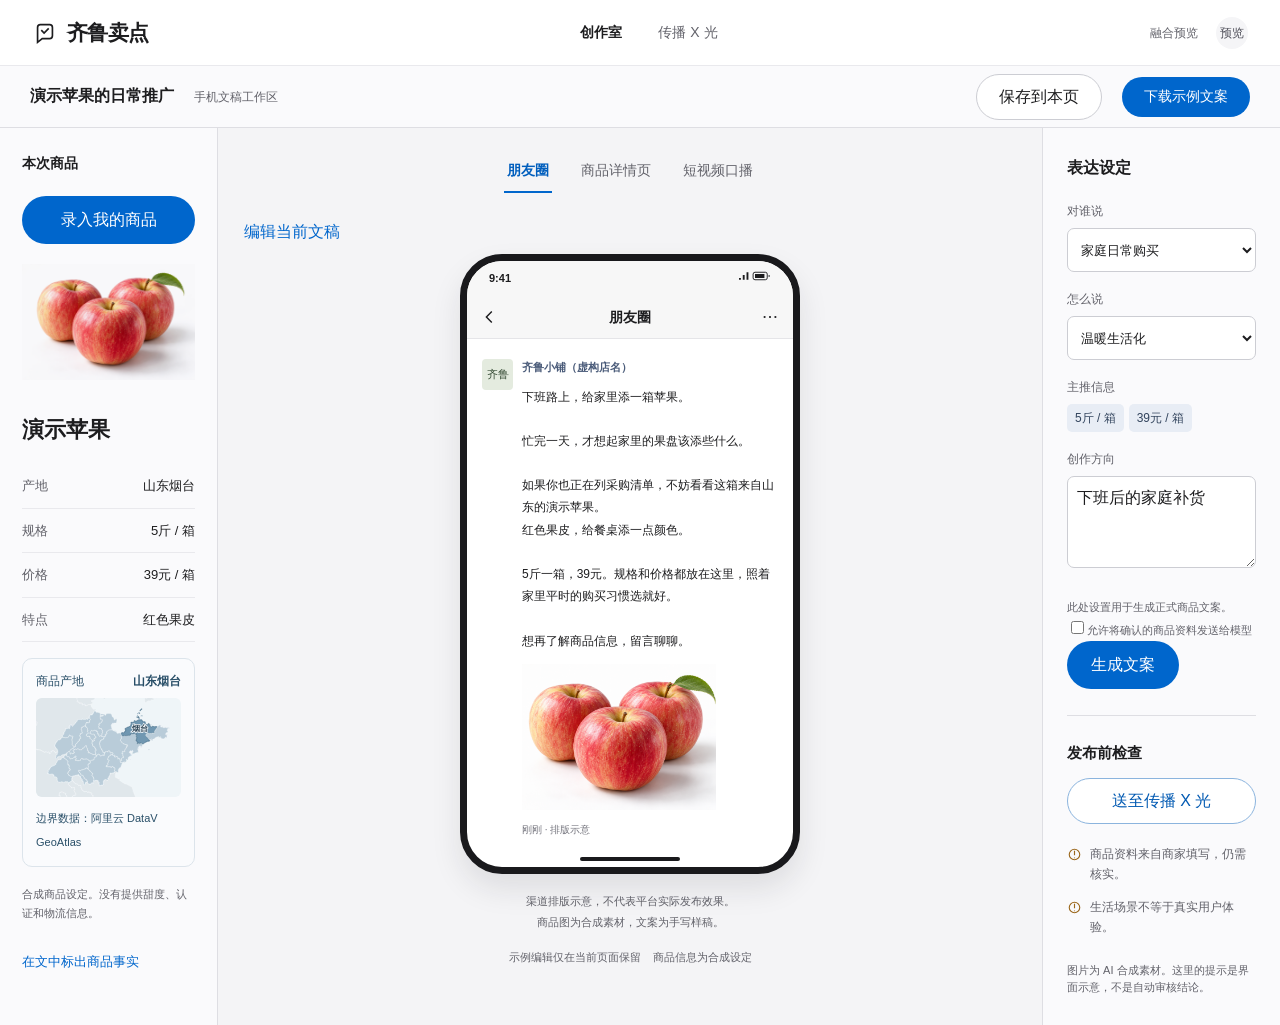
==== src/studio_frontend/index.html @ 3c704e4b "Remove the unimplemented My Work navigation item" ====
<!doctype html><html lang="zh-CN"><head><meta charset="utf-8"><meta name="viewport" content="width=device-width,initial-scale=1"><meta name="theme-color" content="#ffffff"><title>齐鲁卖点 · B布局与C手机框融合预览</title><style>
:root{--ink:#1d1d1f;--muted:#62626a;--blue:#0066cc;--pale:#f5f5f7;--line:#dedee3;--white:#fff;--stage:#242426;--focus:#0071e3;--font:-apple-system,BlinkMacSystemFont,"SF Pro Text","PingFang SC","Microsoft YaHei",sans-serif}
*{box-sizing:border-box}html{color-scheme:light;scroll-behavior:smooth}body{margin:0;font-family:var(--font);font-size:16px;line-height:1.5;color:var(--ink);background:var(--white);-webkit-font-smoothing:antialiased}button,input,select,textarea{font:inherit;color:inherit}button,a{touch-action:manipulation;-webkit-tap-highlight-color:transparent}button{cursor:pointer}a{color:var(--blue);text-decoration:none;text-underline-offset:4px}a:hover{text-decoration:underline}button{border:0;background:transparent;min-height:44px;padding:10px 16px}button:hover{background:#e9e9ee}button:focus-visible,a:focus-visible,input:focus-visible,select:focus-visible,textarea:focus-visible,[contenteditable]:focus-visible{outline:3px solid var(--focus);outline-offset:3px}button:disabled{cursor:wait;opacity:.6}h1,h2,h3,p{margin:0}h1,h2,h3{text-wrap:balance}h1{letter-spacing:-.035em;font-weight:600;line-height:1.17}p{overflow-wrap:anywhere}svg{vertical-align:middle;flex-shrink:0}::selection{background:#cce4ff;color:#102b46}input,textarea{caret-color:var(--blue)}::-webkit-scrollbar{width:9px;height:9px}::-webkit-scrollbar-thumb{background:#c2c2c9;border:2px solid transparent;background-clip:padding-box;border-radius:9px}.muted{color:var(--muted)}.small{font-size:13px}.primary{background:var(--blue);color:#fff;border-radius:24px;padding:12px 24px;font-weight:500;white-space:nowrap}.primary:hover{background:#0054ad}.secondary{border:1px solid #cccdd3;border-radius:24px;background:white;padding:10px 22px}.secondary:hover{background:#f0f0f4}.text-button{color:var(--blue);padding:10px 0}.round{width:44px;height:44px;border-radius:50%;padding:10px}.spacer{flex:1}.divider{height:1px;background:var(--line)}.skip{position:absolute;left:12px;top:-80px;background:white;padding:12px;z-index:20}.skip:focus{top:8px}.preview-bar{background:#eef4fc;border-bottom:1px solid #d7e3f4;display:flex;align-items:center;gap:20px;min-height:58px;padding:8px 32px;font-size:13px}.preview-bar strong{font-weight:600;white-space:nowrap}.preview-tabs{display:flex;gap:4px}.preview-tabs button{font-size:13px;min-height:38px;padding:8px 15px;border-radius:7px;white-space:nowrap}.preview-tabs button[aria-pressed=true]{color:#0059b2;background:white;box-shadow:0 2px 6px #162d4912}.preview-note{color:#415570;margin-left:auto}.concept{display:none;min-height:calc(100vh - 58px)}.concept.active{display:block}.product-nav{height:78px;display:flex;align-items:center;gap:32px;padding:0 56px;border-bottom:1px solid #e9e9ed;background:white}.brand{font-size:22px;font-weight:650;letter-spacing:-.035em;display:flex;gap:9px;align-items:center;white-space:nowrap}.brand svg{width:26px;height:26px}.nav-links{display:flex;gap:28px;margin:auto;font-size:14px;color:var(--muted)}.nav-links button{font-size:14px;padding:12px 4px}.nav-links .current{color:var(--ink);font-weight:600}.nav-end{font-size:13px;display:flex;gap:18px;align-items:center}.avatar{display:flex;align-items:center;justify-content:center;width:32px;height:32px;border-radius:50%;background:var(--pale);font-size:12px;color:#50505a}.concept-foot{font-size:12px;color:var(--muted);padding:18px 56px;text-align:center}.facts-row{display:flex;justify-content:space-between;gap:16px;padding:12px 0;border-bottom:1px solid #e9e9ed;font-size:14px}.facts-row dt{color:var(--muted)}.facts-row dd{margin:0;text-align:right}.fact-mark{background:#eaf3ff;color:#115ca9;border-radius:4px;padding:0 3px}.notice{font-size:12px;color:var(--muted);line-height:1.6}.toast{position:fixed;bottom:30px;left:50%;transform:translateX(-50%);max-width:calc(100vw - 32px);padding:14px 24px;background:#1d1d1f;color:white;border-radius:12px;z-index:50;font-size:14px;box-shadow:0 12px 32px #0002;display:none}.toast.show{display:block}.drawer-mask{position:fixed;inset:0;background:#0004;z-index:30;display:none;justify-content:flex-end}.drawer-mask.open{display:flex}.drawer{width:min(440px,100%);height:100%;overflow:auto;background:white;padding:32px}.drawer-top{display:flex;align-items:center;justify-content:space-between;margin-bottom:28px}.drawer h2{font-size:25px}.drawer h3{font-size:17px;margin:28px 0 10px}.review-pair{padding:18px 0;border-bottom:1px solid var(--line)}.review-pair p{font-size:15px;margin-bottom:8px}.review-pair small{color:var(--muted)}.review-status{color:#246448;font-size:13px}.drawer .primary{margin-top:24px;width:100%}
/* A: 商品主导；图片和配置各占一个连续表面。 */
.a-main{display:grid;grid-template-columns:minmax(0,1.45fr) minmax(340px,1fr);max-width:1440px;margin:auto;padding:44px 64px 30px;gap:72px;min-height:740px}.a-visual{padding:0 4px;display:flex;flex-direction:column;min-width:0}.a-visual h1{font-size:62px;max-width:580px}.a-visual .lead{margin-top:18px;color:var(--muted);font-size:19px}.a-image{margin:10px -24px 0;min-height:280px;flex:1;display:flex;align-items:center;justify-content:center}.a-image img{width:100%;max-width:640px;height:auto;display:block}.a-photo-caption{display:flex;justify-content:space-between;gap:20px;font-size:13px;color:var(--muted);margin-top:4px}.a-meta{display:flex;align-items:baseline;gap:16px;margin-top:15px}.a-meta strong{font-size:24px;font-weight:600}.a-meta span{font-size:14px;color:var(--muted)}.a-controls{padding:8px 0;min-width:0}.a-controls h2{font-size:30px;letter-spacing:-.025em;font-weight:600;line-height:1.45}.a-controls .sub{color:var(--muted);font-size:14px;margin:12px 0 29px;max-width:360px}.setting-block{margin:24px 0}.setting-block h3{font-size:15px;font-weight:600;margin-bottom:12px}.segments{background:var(--pale);padding:4px;border-radius:10px;display:flex;gap:4px}.segments button{font-size:14px;flex:1;min-width:0;border-radius:7px;padding:10px 5px}.segments button[aria-pressed=true]{background:white;box-shadow:0 2px 5px #00000012}.channel-options{display:flex;gap:9px;flex-wrap:wrap}.chip{border:1px solid #c9c9d0;background:white;border-radius:9px;padding:10px 14px;display:flex;align-items:center;gap:7px;font-size:14px}.chip[aria-pressed=true]{border-color:var(--blue);color:#005dbd;background:#f5faff}.chip svg{width:16px}.a-details{border-top:1px solid var(--line);padding-top:16px;margin-top:28px}.a-details summary{cursor:pointer;font-size:14px;min-height:40px}.a-details p{font-size:13px;color:var(--muted);margin-top:4px}.a-bottom{border-top:1px solid var(--line);background:#fafafc;display:flex;justify-content:space-between;align-items:center;padding:23px 64px;gap:24px}.a-bottom strong{font-size:17px;font-weight:600}.a-bottom p{font-size:13px;color:var(--muted);margin-top:5px}.a-bottom-actions{display:flex;align-items:center;gap:24px}.a-result{display:none;background:var(--pale);padding:44px 64px}.a-result.open{display:block}.a-result-wrap{max-width:980px;margin:auto;background:white;padding:42px 56px;border-radius:14px}.a-result h2{font-size:32px;margin:20px 0}.a-result p{white-space:pre-line;line-height:1.9;max-width:700px}.a-result .result-top{display:flex;align-items:center;justify-content:space-between;gap:20px}
/* B: 文稿主导；左侧依据，中间编辑，右侧轻量检查。 */
.b-shell{background:#f4f4f6;min-height:calc(100vh - 58px)}.b-toolbar{height:66px;padding:0 36px;display:flex;align-items:center;gap:20px;border-bottom:1px solid #dedee3;background:#fafafc}.b-toolbar h1{font-size:18px;letter-spacing:0}.b-toolbar .muted{font-size:13px}.b-toolbar .primary{padding:9px 22px;min-height:40px;font-size:14px}.b-body{display:grid;grid-template-columns:240px minmax(420px,1fr) 238px;min-height:740px}.b-source{padding:27px 26px;background:#fafafc;border-right:1px solid var(--line)}.b-source h2{font-size:17px;font-weight:600;margin-bottom:8px}.b-source img{width:100%;height:148px;object-fit:contain;mix-blend-mode:multiply;margin-bottom:8px}.b-source h3{font-size:23px;font-weight:600;margin:9px 0 18px}.b-source .facts-row{font-size:13px;padding:12px 0}.b-source .notice{margin-top:18px}.b-source .text-button{font-size:13px;margin-top:16px}.b-editor{padding:24px 32px 36px;min-width:0}.b-channel-tabs{display:flex;justify-content:center;gap:28px;margin-bottom:22px}.b-channel-tabs button{font-size:14px;color:var(--muted);border-bottom:2px solid transparent;border-radius:0;padding:8px 3px}.b-channel-tabs button[aria-selected=true]{border-color:var(--blue);color:#005ebd}.paper{background:white;max-width:748px;margin:auto;padding:42px 48px 28px;min-height:575px;box-shadow:0 6px 24px #1b203309}.paper-top{display:flex;align-items:center;justify-content:space-between;color:var(--muted);font-size:12px;gap:12px;margin-bottom:30px}.paper h2{font-size:31px;line-height:1.5;letter-spacing:-.025em;font-weight:600;margin-bottom:26px}.paper-body{text-wrap:pretty;font-size:16px;line-height:2;white-space:pre-line;min-height:260px;border-radius:3px}.paper-bottom{display:flex;align-items:center;gap:16px;font-size:12px;color:var(--muted);border-top:1px solid #ededf1;padding-top:18px;margin-top:28px;justify-content:space-between}.paper-bottom button{font-size:12px;min-height:36px;padding:4px 0;color:var(--blue)}.b-editor-note{max-width:748px;margin:15px auto 0;display:flex;justify-content:space-between;font-size:12px;color:var(--muted)}.b-inspector{padding:28px 24px;background:#fafafc;border-left:1px solid var(--line)}.b-inspector h2{font-size:16px;font-weight:600;margin-bottom:22px}.inspector-field{margin:18px 0}.inspector-field label{font-size:12px;color:var(--muted);display:block;margin-bottom:8px}.inspector-field select{width:100%;border:1px solid #cccdd3;border-radius:7px;background:white;padding:10px 9px;font-size:13px;min-height:44px}.inspector-field p{font-size:14px}.inspector-facts{display:flex;gap:5px;flex-wrap:wrap}.inspector-facts span{font-size:12px;padding:5px 8px;background:#e8edf5;color:#32445d;border-radius:5px}.b-inspector .divider{margin:26px 0}.b-inspector h3{font-size:15px;font-weight:600;margin-bottom:14px}.audit-line{display:flex;align-items:flex-start;gap:8px;font-size:12px;line-height:1.7;color:var(--muted);margin:12px 0}.audit-line svg{width:15px;height:15px;margin-top:3px;color:#9b671b}.b-inspector .text-button{font-size:13px}.b-inspector .notice{margin-top:24px;font-size:11px}
/* C: 渠道主导；一侧操作，一侧具有视觉重量的预览舞台。 */
.c-nav{background:#fff;height:74px;padding:0 38px;gap:32px;display:flex;align-items:center;border-bottom:1px solid var(--line)}.c-nav .nav-links{margin-left:64px;margin-right:auto}.c-workspace{display:grid;grid-template-columns:340px minmax(0,1fr);min-height:792px}.c-controls{padding:36px 32px 26px;background:white;min-width:0}.c-controls h1{font-size:30px;line-height:1.45;letter-spacing:-.025em}.c-controls>p{font-size:14px;color:var(--muted);margin:12px 0 26px}.c-product{display:flex;gap:12px;align-items:center;padding:14px 0 22px;border-bottom:1px solid var(--line)}.c-product img{width:80px;height:64px;object-fit:contain}.c-product strong{font-size:15px;font-weight:600}.c-product p{font-size:12px;color:var(--muted);margin-top:5px}.c-label{display:block;font-size:13px;margin:24px 0 10px;font-weight:600}.c-controls textarea{border:1px solid #c9c9d0;border-radius:9px;resize:vertical;width:100%;height:114px;font-size:13px;line-height:1.8;padding:12px;min-height:95px;background:white}.c-controls .segments button{font-size:12px}.c-facts{display:flex;flex-wrap:wrap;gap:9px;font-size:12px;margin-bottom:20px}.c-facts span{padding:6px 9px;background:var(--pale);border-radius:5px}.c-controls .primary{width:100%;margin-top:24px}.c-controls .notice{margin-top:15px;font-size:11px}.c-stage{background:var(--stage);color:white;position:relative;padding:34px 38px 30px;display:flex;flex-direction:column;justify-content:center;min-width:0;overflow:hidden}.stage-switch{align-self:center;border:1px solid #65656a;border-radius:24px;padding:4px;display:flex;margin-bottom:28px;flex-shrink:0}.stage-switch button{font-size:13px;min-height:36px;color:#d4d4d9;min-width:108px;border-radius:20px;padding:8px 16px}.stage-switch button[aria-selected=true]{background:white;color:#242426}.stage-switch button:hover{background:#454548}.stage-switch button[aria-selected=true]:hover{background:#ededf1}.c-stage-inner{display:flex;align-items:center;justify-content:center;gap:56px;min-height:610px}.phone{width:326px;flex-shrink:0;height:614px;border:7px solid #080809;border-radius:45px;background:white;color:#1d1d1f;position:relative;overflow:hidden;box-shadow:0 24px 50px #0005}.phone-status{height:39px;padding:10px 22px 0;font-size:11px;font-weight:600;display:flex;justify-content:space-between;background:#f7f7f7}.phone-status svg{height:12px;width:32px}.phone-bar{height:43px;display:flex;align-items:center;justify-content:space-between;padding:0 14px;font-size:14px;font-weight:600;border-bottom:1px solid #e5e5e8;background:#f7f7f7}.phone-bar svg{width:18px;height:18px}.phone-scroll{height:517px;overflow:auto;padding:22px 16px 27px;scrollbar-width:none}.phone-scroll::-webkit-scrollbar{display:none}.phone-user{display:flex;gap:10px}.phone-user-avatar{width:35px;height:35px;background:#e4ebdf;color:#364c35;display:flex;justify-content:center;align-items:center;border-radius:4px;font-size:12px;flex-shrink:0}.phone-user strong{font-size:12px;color:#4a5b79;display:block;margin-bottom:8px}.phone-user p{font-size:12px;line-height:1.85;white-space:pre-line}.phone-user img{margin-top:12px;width:207px;height:165px;object-fit:cover;display:block}.phone-time{font-size:10px;color:#73737c;margin-top:12px;display:flex;justify-content:space-between}.phone-home{position:absolute;bottom:7px;width:100px;height:4px;background:#222;border-radius:4px;left:50%;transform:translateX(-50%)}.stage-copy{width:260px;max-width:260px;flex-shrink:0;align-self:center}.stage-copy h2{font-size:34px;line-height:1.45;letter-spacing:-.02em;font-weight:600;margin-bottom:18px}.stage-copy p{font-size:14px;line-height:1.9;color:#c7c7cd}.stage-copy button{font-size:13px;color:#8bc7ff;padding:10px 0;margin-top:20px}.stage-copy .stage-fine{font-size:11px;line-height:1.8;color:#b6b6bf;margin-top:70px}.phone-detail{padding:0}.phone-detail img{width:100%;height:220px;object-fit:contain}.phone-detail-copy{padding:5px 24px 25px}.phone-detail h3{font-size:25px;font-weight:600;line-height:1.5;letter-spacing:-.02em;margin-bottom:14px}.phone-detail p{font-size:12px;line-height:1.9;white-space:pre-line}.phone-detail .price{font-size:20px;margin:17px 0}.phone-detail .primary{font-size:12px;min-height:38px;padding:9px 20px}.phone-script{text-align:center;padding:26px 22px}.phone-script img{width:100%;height:250px;object-fit:contain}.phone-script h3{font-size:23px;line-height:1.5;margin:20px 0}.phone-script p{font-size:13px;line-height:1.9;white-space:pre-line}.phone-script button{margin-top:18px;background:#1d1d1f;color:white;border-radius:22px;font-size:12px}.c-bottom{display:flex;justify-content:space-between;gap:20px;font-size:11px;color:#bebec6;padding-top:24px}.capture .preview-bar{display:none}.capture .concept{min-height:100vh}
@media(min-width:1600px){.a-main{padding-top:64px;min-height:790px}.a-image img{max-width:720px}.b-body{grid-template-columns:280px minmax(420px,1fr) 280px}.paper{max-width:800px}.c-workspace{grid-template-columns:380px 1fr}.c-stage-inner{gap:90px}}
@media(max-width:1150px){.a-main{gap:40px;padding:40px}.a-visual h1{font-size:52px}.a-controls h2{font-size:27px}.a-bottom{padding:22px 40px}.product-nav{padding:0 32px}.nav-links{gap:18px}.b-body{grid-template-columns:210px minmax(380px,1fr) 200px}.b-source,.b-inspector{padding:24px 20px}.b-editor{padding:24px}.paper{padding:32px}.paper h2{font-size:28px}.c-workspace{grid-template-columns:300px 1fr}.c-controls{padding:30px 24px}.c-stage-inner{gap:26px}.stage-copy{max-width:160px}.stage-copy h2{font-size:27px}.c-stage{padding:30px 22px}.phone{width:298px}.phone-user img{width:182px}.preview-note{display:none}}
@media(max-width:900px){.preview-bar{padding:8px 16px;gap:12px;flex-wrap:wrap}.product-nav{height:68px;padding:0 24px;gap:20px}.nav-links{gap:14px}.nav-end .muted{display:none}.a-main{grid-template-columns:1fr 1fr;gap:28px;padding:36px 28px;min-height:680px}.a-visual h1{font-size:43px}.a-image{margin:0 -12px;min-height:220px}.a-photo-caption{flex-direction:column;gap:3px}.a-meta{flex-wrap:wrap;gap:6px 12px}.a-controls h2{font-size:25px}.segments button{font-size:12px}.a-bottom{padding:20px 28px}.a-bottom-actions{gap:16px}.a-bottom .text-button{display:none}.b-body{grid-template-columns:205px minmax(0,1fr)}.b-inspector{display:none}.paper{padding:30px;min-height:550px}.b-toolbar{padding:0 24px}.b-toolbar>.muted{display:none}.c-stage-inner{gap:0}.stage-copy{display:none}.stage-switch button{min-width:87px;padding:8px 10px}.c-nav .nav-links{margin-left:auto}.c-nav{padding:0 24px}.c-bottom{flex-direction:column;gap:4px}.c-stage{padding:26px 18px}.c-workspace{grid-template-columns:280px 1fr}}
@media(max-width:650px){body{font-size:15px}.preview-bar strong{font-size:12px}.preview-bar{display:block;padding:8px 12px}.preview-tabs{margin-top:5px;justify-content:space-between}.preview-tabs button{padding:7px 10px;font-size:12px}.product-nav,.c-nav{height:64px;padding:0 20px}.brand{font-size:20px}.nav-links{display:none}.nav-end{margin-left:auto;font-size:12px}.a-main{display:flex;flex-direction:column;padding:32px 24px;gap:35px;min-height:0}.a-visual h1{font-size:43px}.a-visual .lead{font-size:16px;margin-top:14px}.a-image{margin:8px -12px 0;min-height:210px}.a-image img{max-width:430px}.a-photo-caption{flex-direction:row;flex-wrap:wrap;font-size:11px;gap:8px}.a-meta{margin-top:14px}.a-meta strong{font-size:21px}.a-controls{padding:0}.a-controls h2{font-size:27px}.a-controls h2 br{display:none}.a-controls .sub{margin:10px 0 22px}.setting-block{margin:22px 0}.segments button{font-size:13px}.a-bottom{align-items:stretch;flex-direction:column;padding:22px 24px;gap:16px}.a-bottom-actions .primary{width:100%}.a-bottom-actions{display:block}.a-bottom strong{font-size:16px}.a-result{padding:28px 16px}.a-result-wrap{padding:26px 24px}.a-result h2{font-size:25px}.a-result .result-top{align-items:flex-start}.concept-foot{padding:16px 24px;font-size:11px}.b-toolbar{padding:10px 20px;height:auto;gap:10px;flex-wrap:wrap}.b-toolbar h1{font-size:15px}.b-toolbar .secondary{min-height:38px;padding:8px 14px;font-size:12px}.b-toolbar .primary{font-size:12px;padding:9px 14px}.b-body{display:flex;flex-direction:column;min-height:0}.b-source{padding:20px 24px;border-right:0;border-bottom:1px solid var(--line);display:grid;grid-template-columns:76px 1fr;gap:0 16px}.b-source h2{display:none}.b-source img{width:76px;height:72px;margin:0;grid-row:1/4}.b-source h3{font-size:20px;margin:0}.b-source dl{display:flex;flex-wrap:wrap;gap:4px 12px;margin:6px 0}.b-source .facts-row{border:0;padding:0;font-size:12px;gap:5px}.b-source .facts-row dt{display:none}.b-source .notice{margin:4px 0 0;font-size:11px;grid-column:2}.b-source .text-button{display:none}.b-editor{padding:16px}.b-channel-tabs{gap:25px;margin:0 0 14px}.paper{padding:27px 24px;min-height:0}.paper-top{font-size:11px;margin-bottom:24px}.paper h2{font-size:26px;margin-bottom:20px}.paper-body{font-size:15px;line-height:2;min-height:240px}.paper-bottom{gap:12px;margin-top:24px;flex-wrap:wrap}.b-editor-note{font-size:11px;padding:0 5px}.c-workspace{display:flex;flex-direction:column}.c-controls{padding:28px 24px}.c-controls h1{font-size:28px}.c-controls>p{margin:10px 0 18px}.c-product{padding-bottom:16px}.c-label{margin-top:20px}.c-controls textarea{height:93px}.c-controls .primary{margin-top:18px}.c-stage{padding:28px 18px}.c-stage-inner{min-height:0}.phone{width:312px;max-width:100%;height:604px}.stage-switch{margin-bottom:26px}.stage-switch button{min-width:90px}.c-bottom{text-align:center;margin-top:7px}.c-nav .nav-end{margin-left:auto}.drawer{padding:26px}.notice{font-size:12px}}
@media(prefers-reduced-motion:reduce){html{scroll-behavior:auto}}

.fusion-bar{display:flex;align-items:center;justify-content:space-between;gap:20px;min-height:46px;padding:8px 32px;background:#eef4fc;font-size:12px;color:#415570}.fusion-bar a{min-height:30px;display:flex;align-items:center}.capture .fusion-bar{display:none}.fusion .product-nav{height:66px;padding:0 32px}.fusion .brand{font-size:21px}.fusion .b-toolbar{height:62px;padding:0 30px}.fusion .b-toolbar h1{font-size:16px}.fusion .b-toolbar>.muted{font-size:12px}.fusion .b-body{grid-template-columns:218px minmax(0,1fr) 390px;min-height:calc(100vh - 174px)}.fusion.capture .b-body{min-height:calc(100vh - 128px)}.fusion .b-source{padding:25px 22px}.fusion .b-source img{height:128px}.fusion .b-source h2{font-size:14px}.fusion .b-source h3{font-size:22px;margin-top:12px}.fusion .b-source .facts-row{font-size:13px}.fusion .b-source .notice{font-size:11px;line-height:1.8}.fusion-settings{border-top:1px solid var(--line);margin-top:22px;padding-top:15px}.fusion-settings summary{font-size:14px;cursor:pointer;min-height:35px}.fusion-settings .inspector-field{margin:15px 0}.fusion .b-editor{padding:21px 26px 32px}.fusion .b-channel-tabs{gap:26px;margin-bottom:17px}.fusion .paper{padding:34px 36px 27px;min-height:570px;max-width:780px}.fusion .paper-top{margin-bottom:26px}.fusion .paper h2{font-size:28px;line-height:1.5;margin-bottom:25px}.fusion .paper-body{font-size:15px;line-height:2;min-height:280px}.fusion .paper-bottom{margin-top:28px}.fusion .b-editor-note{font-size:11px;gap:12px;line-height:1.8}.preview-panel{background:#ededf1;border-left:1px solid #dedee3;padding:26px 26px 24px;min-width:0;display:flex;flex-direction:column;align-items:center}.preview-panel-heading{display:flex;align-items:center;justify-content:space-between;gap:20px;width:100%}.preview-panel h2{font-size:16px;font-weight:600;letter-spacing:0}.preview-panel-heading .text-button{font-size:12px;min-height:32px;padding:2px 0}.preview-channel-note{font-size:12px;color:#62626a;align-self:flex-start;margin:5px 0 24px}.phone-holder{display:flex;align-items:flex-start;justify-content:center;width:100%}.fusion .phone{width:304px;height:594px;border:7px solid #19191c;border-radius:42px;background:white;box-shadow:0 15px 30px #20202a1a}.fusion .phone-status{height:35px;padding-top:9px}.fusion .phone-bar{height:43px}.fusion .phone-scroll{height:493px;padding:20px 15px 34px}.fusion .phone-user-avatar{width:31px;height:31px;font-size:11px}.fusion .phone-user{gap:9px}.fusion .phone-user p{font-size:12px;line-height:1.85}.fusion .phone-user strong{font-size:11px;margin-bottom:10px}.fusion .phone-user img{width:194px;max-width:100%;height:146px;object-fit:cover}.fusion .phone-time{font-size:10px;margin-top:12px}.fusion .phone-home{bottom:6px;background:#19191c}.preview-bottom{display:flex;align-items:center;justify-content:space-between;gap:12px;font-size:11px;color:#62626a;margin-top:20px;width:100%}.sync-state{display:flex;align-items:center;gap:5px;color:#315944}.preview-panel>.notice{text-align:center;font-size:11px;line-height:1.9;margin-top:17px}.fusion .phone-detail{padding:0}.fusion .phone-detail>img{height:205px;width:100%;object-fit:contain}.fusion .phone-detail-copy{padding:0 21px 25px}.fusion .phone-detail h3{font-size:24px;line-height:1.5;margin:8px 0 20px;overflow-wrap:anywhere}.fusion .phone-detail p{font-size:12px;line-height:1.9}.fusion .phone-detail .primary{min-height:38px;font-size:12px;margin-top:20px;padding:8px 16px}.fusion .phone-script{padding:24px 21px 35px}.fusion .phone-script h3{font-size:23px;line-height:1.6;margin:12px 0 20px}.fusion .phone-script p{font-size:15px;text-align:left;line-height:1.95}.fusion .phone-script .script-note{font-size:11px;color:var(--muted);text-align:left;margin:0 0 15px}.fusion .phone-script .subtitle-control{margin:0 0 22px;font-size:11px;background:#f0f0f4;color:#1d1d1f;border-radius:20px;padding:8px 14px;min-height:36px}.fusion .phone-script .subtitle-line{font-size:18px;text-align:left;line-height:1.7;min-height:70px;padding:15px 0;border-top:1px solid #e1e1e7;border-bottom:1px solid #e1e1e7}.fusion-view-toggle{display:none}.fusion .b-channel-tabs button[aria-selected=true]{font-weight:600}.fusion .paper [contenteditable]:empty::before{content:attr(data-placeholder);color:#62626a}.fusion .paper [contenteditable]:empty{min-height:80px}.fusion .nav-end .muted{font-size:12px}
@media(min-width:1600px){.fusion .b-body{grid-template-columns:240px minmax(0,1fr) 430px}.fusion .paper{padding:40px 44px;min-height:620px}.fusion .paper-body{font-size:16px}.fusion .paper h2{font-size:31px}.fusion .phone{width:320px;height:622px}.fusion .phone-scroll{height:521px}.fusion .phone-user img{width:210px;height:155px}}
@media(max-width:1200px){.fusion .b-body{grid-template-columns:190px minmax(0,1fr) 338px}.fusion .b-source{padding:22px 18px}.fusion .b-editor{padding:21px 20px}.fusion .paper{padding:28px;min-height:570px}.fusion .paper h2{font-size:25px}.preview-panel{padding:24px 18px}.fusion .phone{width:282px;height:570px}.fusion .phone-scroll{height:469px}.fusion .phone-user img{width:173px;height:135px}.fusion .b-toolbar>.muted{display:none}.fusion .b-channel-tabs{gap:20px}}
@media(max-width:1000px) and (min-width:761px){.fusion .b-body{grid-template-columns:170px minmax(0,1fr) 300px}.fusion .b-source{padding:22px 15px}.fusion .b-source h3{font-size:20px}.fusion .b-source .facts-row{font-size:12px;gap:10px}.fusion .b-source img{height:105px}.fusion .paper{padding:23px;min-height:590px}.fusion .paper h2{font-size:24px}.fusion .paper-body{font-size:14px}.fusion .b-editor{padding:20px 15px}.preview-panel{padding:24px 13px}.fusion .phone{width:264px;height:556px}.fusion .phone-scroll{height:455px}.fusion .phone-user img{width:160px;height:128px}.fusion .b-channel-tabs{gap:10px}.fusion .b-channel-tabs button{font-size:12px}.preview-panel-heading{gap:10px}.fusion .paper-top{font-size:11px;gap:8px}.fusion .paper-bottom{flex-direction:column;align-items:flex-start;gap:5px}.fusion .b-editor-note{flex-direction:column;gap:3px}}
@media(max-width:760px){.fusion-bar{padding:8px 18px;align-items:flex-start;gap:14px;font-size:11px}.fusion .product-nav{padding:0 20px;height:64px}.fusion .nav-links{display:none}.fusion .b-toolbar{padding:12px 20px;height:auto;gap:12px;min-height:94px;flex-wrap:wrap}.fusion .b-toolbar h1{width:100%;font-size:16px}.fusion .b-toolbar .spacer{display:none}.fusion .b-toolbar button{font-size:12px;min-height:38px}.fusion .b-toolbar .secondary{padding:8px 16px}.fusion .b-toolbar .primary{padding:9px 16px}.fusion .b-body{display:block;min-height:0}.fusion .b-source{display:grid;grid-template-columns:70px 1fr;padding:20px 22px;gap:0 13px;border-right:0;border-bottom:1px solid var(--line)}.fusion .b-source img{height:70px;width:70px;grid-row:1/4}.fusion .b-source h2{display:none}.fusion .b-source h3{font-size:20px;margin:0}.fusion .b-source dl{display:flex;gap:4px 12px;flex-wrap:wrap;margin:6px 0}.fusion .b-source .facts-row{padding:0;border:0;font-size:12px}.fusion .b-source .facts-row dt{display:none}.fusion .b-source>.notice{grid-column:2;margin:3px 0 0}.fusion .b-source .text-button,.fusion .fusion-settings{display:none}.fusion .b-editor{padding:14px 16px 24px}.fusion .b-channel-tabs{gap:26px;margin-bottom:14px}.fusion .b-channel-tabs button{font-size:13px}.fusion .paper{padding:27px 25px;min-height:0}.fusion .paper h2{font-size:26px}.fusion .paper-body{font-size:15px;min-height:250px}.fusion .paper-top{font-size:11px}.fusion .paper-bottom{margin-top:23px}.fusion .b-editor-note{font-size:10px}.fusion-view-toggle{display:flex;background:white;justify-content:center;border-bottom:1px solid var(--line);gap:20px;padding:4px 16px}.fusion-view-toggle button{font-size:14px;border-bottom:2px solid transparent;padding:9px 16px}.fusion-view-toggle button[aria-pressed=true]{color:var(--blue);border-color:var(--blue)}.fusion .preview-panel{display:none}.fusion.phone-mode .b-source,.fusion.phone-mode .b-editor{display:none}.fusion.phone-mode .preview-panel{display:flex;border-left:0;min-height:730px;padding:24px 26px 30px}.fusion .phone{width:304px;max-width:100%;height:594px}.fusion .phone-scroll{height:493px}.fusion .phone-user img{width:194px;height:146px}.fusion .preview-panel-heading{max-width:340px}.fusion .preview-channel-note{align-self:center;margin:6px 0 18px}.fusion .preview-bottom{max-width:320px}.fusion.capture .b-body{min-height:0}}

.fusion .b-body{grid-template-columns:218px minmax(0,1fr) 238px}
.fusion .b-inspector{display:block}
.fusion .paper{min-height:0;margin-bottom:20px}
.fusion .b-editor>.preview-panel{display:flex;background:none;border:0;padding:0}
.fusion .preview-panel-heading,.fusion .preview-channel-note,.fusion .preview-bottom{display:none}
.fusion .phone{width:min(340px,100%);height:620px}
.fusion .phone-scroll{height:519px}
.fusion .b-editor-note{justify-content:center}
.fusion .paper[hidden]{display:none}
@media(max-width:900px){.fusion .b-body{grid-template-columns:170px minmax(0,1fr) 205px}}
@media(max-width:760px){.fusion .b-body{display:block}.fusion .b-inspector{border:0;border-top:1px solid var(--line)}.fusion .fusion-view-toggle{display:none}}
</style><style>.origin-map{grid-column:1/-1;margin:12px 0;padding:12px;background:#edf3f7;border-radius:10px;color:#294f68}.origin-map figcaption{font-size:12px;display:flex;justify-content:space-between;gap:8px}.origin-map figcaption span{font-weight:600;text-align:right;overflow-wrap:anywhere}.origin-map svg{display:block;width:100%;height:70px}.origin-map small{font-size:11px}</style><style>
.origin-map svg{height:auto}
.origin-map path{fill:#e4eaf0;stroke:#fff;stroke-width:.6;fill-rule:evenodd}
.origin-map path.selected{fill:#90aec3;stroke:#6e90aa;stroke-width:.8}
.origin-map text{font:8.5px "Microsoft YaHei",sans-serif;fill:#334f63;text-anchor:middle;paint-order:stroke;stroke:#f4f7fa;stroke-width:1.6;pointer-events:none}
#shandong-map{margin-top:10px;padding-top:8px;border-top:1px solid #d5e0e8}
</style><style>
.origin-map{background:#fafbfd;border:1px solid #dce4eb;padding:13px}
.atlas-label{font-size:11px;color:#52677b;margin:9px 0 3px}
.origin-map svg{background:#f0f5f8;border-radius:6px}
.origin-map path{fill:#dce5ec;stroke:#fafcff;stroke-width:.65}
#china-map path.selected{fill:#8faec1;stroke:#58798f}
#shandong-map path.selected{fill:#7298b2;stroke:#395f79;stroke-width:1.2}
.origin-map text{fill:#273f51;stroke:#f6f9fb}
</style><style>
.atlas-composite{display:grid;grid-template-columns:1.2fr 1fr;align-items:center;gap:4px;background:#f0f5f8;border-radius:8px;margin:8px 0;padding:6px}
.atlas-composite svg{background:transparent;border-radius:0}
#shandong-map{margin:0;padding:0 0 0 4px;border:0;border-left:1px solid #d5e0e8}
#shandong-map .atlas-label{font-size:10px;margin:0;text-align:center}
#shandong-map text{display:none}
#shandong-map path{stroke-width:1}
.atlas-composite:has(#shandong-map[hidden]){grid-template-columns:1fr}
.atlas-composite:has(#shandong-map[hidden]) #china-map{max-width:130px;margin:auto}
</style><style>
#unified-atlas{margin:8px 0}
#unified-atlas svg{height:auto;background:#eff5f8;overflow:hidden}
#unified-atlas .context{fill:#e0e7eb;stroke:#f6f8fa;stroke-width:.7}
#unified-atlas .city{fill:#b9ccd9;stroke:#f3f7f9;stroke-width:.7}
#unified-atlas .city.selected{fill:#7097b1;stroke:#456c86;stroke-width:1}
#unified-atlas text{font-weight:700;font-size:13px;stroke-width:2.7}
</style><style>@media(max-width:760px){.fusion .b-editor>.preview-panel{display:flex}}</style><style>#creative-direction{width:100%;resize:vertical;font:inherit;padding:9px;border:1px solid #cccdd3;border-radius:7px;background:white}</style><style>.b-inspector .inspector-facts label{display:flex;align-items:flex-start;gap:6px;margin:0;padding:5px 8px;background:#e8edf5;color:#32445d;border-radius:5px;overflow-wrap:anywhere}.inspector-facts input{margin-top:3px;accent-color:#0066cc}</style><style>#add-product{width:100%;margin:0 0 14px}#review-copy{width:100%;color:#0059b2;border-color:#8bb4de;margin:0 0 8px}@media(max-width:760px){#add-product{grid-column:1/-1;grid-row:1}.fusion .b-source img{grid-row:2/5}}</style></head><body class="fusion capture"><a class="skip" href="#main">跳到编辑区</a><div class="fusion-bar"><span>左侧商品 · 中间手机文稿 · 右侧表达设定</span><a href="?">返回工作区</a></div><main id="main"><section class="concept b-shell active" id="view-b" aria-label="B 文案编辑型">
 <nav class="product-nav" aria-label="产品导航"><div class="brand"><svg aria-hidden="true" viewBox="0 0 28 28" fill="none" stroke="currentColor" stroke-width="1.8"><path d="M6 20V8a3 3 0 0 1 3-3h10a3 3 0 0 1 3 3v9a3 3 0 0 1-3 3h-8l-5 4v-4Z"/><path d="m10 11 3 3 5-5"/></svg>齐鲁卖点</div><div class="nav-links"><button class="current" onclick="showToast('当前正在预览文案编辑工作区。')">创作室</button><button id="open-workbench" type="button">传播 X 光</button></div><div class="nav-end"><span class="muted">融合预览</span><span class="avatar">预览</span></div></nav>
 <div class="b-toolbar"><h1>演示苹果的日常推广</h1><span class="muted">手机文稿工作区</span><div class="spacer"></div><button class="secondary" onclick="savePreview()">保存到本页</button><button class="primary" onclick="downloadDraft()">下载示例文案</button></div>
 <div class="fusion-view-toggle" role="group" aria-label="手机尺寸工作区切换"><button aria-pressed="true" data-mobile-mode="editor">编辑文案</button><button aria-pressed="false" data-mobile-mode="phone">手机预览</button></div><div class="b-body">
  <aside class="b-source" aria-label="商品事实"><h2>本次商品</h2><button class="primary" id="add-product" type="button">录入我的商品</button><img src="apples-studio.png" width="1536" height="1024" alt="合成苹果商品图"><h3>演示苹果</h3><dl><div class="facts-row"><dt>产地</dt><dd>山东烟台</dd></div><div class="facts-row"><dt>规格</dt><dd>5斤 / 箱</dd></div><div class="facts-row"><dt>价格</dt><dd>39元 / 箱</dd></div><div class="facts-row"><dt>特点</dt><dd>红色果皮</dd></div></dl><figure class="origin-map"><figcaption>商品产地 <span id="origin-name">山东烟台</span></figcaption><div id="unified-atlas"></div><small id="origin-caption">数据来源：阿里云 DataV GeoAtlas</small></figure><p class="notice">合成商品设定。没有提供甜度、认证和物流信息。</p><button class="text-button" id="fact-toggle" aria-pressed="false" onclick="toggleFacts()">在文中标出商品事实</button></aside>
  <div class="b-editor"><div class="b-channel-tabs" role="tablist" aria-label="文案渠道"><button role="tab" data-b-channel="moments" aria-selected="true">朋友圈</button><button role="tab" data-b-channel="detail" aria-selected="false">商品详情页</button><button role="tab" data-b-channel="script" aria-selected="false">短视频口播</button></div><button class="text-button" id="edit-toggle" type="button" aria-expanded="false">编辑当前文稿</button><article hidden class="paper" role="tabpanel" aria-label="当前渠道示例文稿"><div class="paper-top"><span id="b-type">朋友圈文案</span><span>可直接编辑</span></div><h2 contenteditable="true" role="textbox" aria-label="编辑文案标题" id="b-title" spellcheck="false"></h2><div contenteditable="true" role="textbox" aria-multiline="true" aria-label="编辑文案正文" class="paper-body" id="b-copy" spellcheck="false"></div><div class="paper-bottom"><span id="b-count"></span><button onclick="showToast('这是人工撰写的界面样稿，不代表模型已经生成同等质量的结果。')">查看示例说明</button></div></article><aside class="preview-panel" aria-label="手机效果预览"><div class="preview-panel-heading"><h2>手机效果</h2><button class="text-button" onclick="openReview()">发布前核对</button></div><p class="preview-channel-note" id="preview-channel-note">朋友圈 · 随编辑同步</p><div class="phone-holder"><div class="phone" role="region" aria-label="当前文稿的手机预览"><div class="phone-status"><span>9:41</span><svg aria-hidden="true" viewBox="0 0 34 12" fill="none" stroke="currentColor" stroke-width="1"><path d="M1 10V8m4 2V5m4 5V2" stroke-width="2"/><rect x="15" y="2" width="15" height="8" rx="2"/><path d="M32 5v2"/><path d="M17 4h10v4H17Z" fill="currentColor" stroke="none"/></svg></div><div class="phone-bar"><svg aria-hidden="true" viewBox="0 0 20 20" fill="none" stroke="currentColor" stroke-width="1.6"><path d="m12 4-6 6 6 6"/></svg><span id="phone-channel">朋友圈</span><svg aria-hidden="true" viewBox="0 0 20 20" fill="currentColor"><circle cx="4" cy="10" r="1.2"/><circle cx="10" cy="10" r="1.2"/><circle cx="16" cy="10" r="1.2"/></svg></div><div id="phone-content" class="phone-scroll"></div><div class="phone-home"></div></div></div><div class="preview-bottom"><span class="sync-state"><svg aria-hidden="true" width="14" height="14" viewBox="0 0 16 16" fill="none" stroke="currentColor" stroke-width="1.5"><path d="m3 8 3 3 7-7"/></svg> 与当前文稿同步</span><span id="preview-count"></span></div><p class="notice">渠道排版示意，不代表平台实际发布效果。<span data-demo-only><br>商品图为合成素材，文案为手写样稿。</span></p></aside><div class="b-editor-note"><span data-demo-only>示例编辑仅在当前页面保留</span><span data-demo-only>商品信息为合成设定</span></div></div>
<aside class="b-inspector" aria-label="表达设置与审核"><h2>表达设定</h2><div class="inspector-field"><label for="b-audience">对谁说</label><select id="b-audience" name="audience"><option>家庭日常购买</option><option>年轻上班族</option><option>社区团购</option></select></div><div class="inspector-field"><label for="b-tone">怎么说</label><select id="b-tone" name="tone"><option>温暖生活化</option><option>自然直接</option><option>简洁克制</option></select></div><div class="inspector-field"><label>主推信息</label><div class="inspector-facts"><span>5斤 / 箱</span><span>39元 / 箱</span></div></div><div class="inspector-field"><label for="creative-direction">创作方向</label><textarea id="creative-direction" rows="3" maxlength="600" placeholder="例如：从早餐搭配切入，结尾邀请咨询">下班后的家庭补货</textarea></div><p class="notice">此处设置用于生成正式商品文案。</p>
<label class="notice"><input type="checkbox" id="allow-generate">允许将确认的商品资料发送给模型</label>
<button class="primary" id="generate-copy" type="button">生成文案</button><div class="divider"></div><h3>发布前检查</h3><button class="secondary" id="review-copy" type="button">送至传播 X 光</button><div class="audit-line"><svg aria-hidden="true" viewBox="0 0 20 20" fill="none" stroke="currentColor" stroke-width="1.5"><circle cx="10" cy="10" r="7"/><path d="M10 5v6m0 3v1"/></svg><span>商品资料来自商家填写，仍需核实。</span></div><div class="audit-line"><svg aria-hidden="true" viewBox="0 0 20 20" fill="none" stroke="currentColor" stroke-width="1.5"><circle cx="10" cy="10" r="7"/><path d="M10 5v6m0 3v1"/></svg><span>生活场景不等于真实用户体验。</span></div><p class="notice" id="sample-disclaimer">图片为 AI 合成素材。这里的提示是界面示意，不是自动审核结论。</p></aside>
 </div>
</section>
</main><div class="toast" id="toast" role="status" aria-live="polite"></div><div class="drawer-mask" id="review-mask" onclick="if(event.target===this)closeReview()"><section class="drawer" role="dialog" aria-modal="true" aria-labelledby="review-title"><div class="drawer-top"><h2 id="review-title">传播 X 光</h2><button class="round" aria-label="关闭审核示意" onclick="closeReview()"><svg aria-hidden="true" width="20" height="20" viewBox="0 0 20 20" fill="none" stroke="currentColor" stroke-width="1.5"><path d="m5 5 10 10M15 5 5 15"/></svg></button></div><p class="muted small">发布前核对界面示意，未执行真实审核。</p><h3>文案里说的，依据是什么？</h3><div class="review-pair"><p>“这次介绍的是山东演示苹果。”</p><small>对应填写：产地为山东。</small><div class="review-status">信息一致的展示示例，仍需核实产地。</div></div><div class="review-pair"><p>“5斤一箱，39元。”</p><small>对应填写：5斤/箱，39元/箱。</small><div class="review-status">规格与价格的核对展示。</div></div><div class="review-pair"><p>“下班路上，给家里添一箱苹果。”</p><small>这是建议性的生活场景，不是商品性能或真实用户反馈。</small></div><h3>目前没有依据的信息</h3><p class="small muted">甜度、认证、发货时效、保质期与功效均未提供，本示例不作承诺。</p><button class="primary" onclick="closeReview()">返回界面预览</button></section></div>
<script>const samples={
 moments:{label:'朋友圈',title:'下班路上，给家里添一箱苹果。',body:'忙完一天，才想起家里的果盘该添些什么。\n\n如果你也正在列采购清单，不妨看看这箱来自山东的演示苹果。\n红色果皮，给餐桌添一点颜色。\n\n5斤一箱，39元。规格和价格都放在这里，照着家里平时的购买习惯选就好。\n\n想再了解商品信息，留言聊聊。'},
 detail:{label:'商品详情页',title:'餐桌上，给苹果留个位置。',body:'采购清单上，有晚饭的食材，也可以有一份留给日常的水果。如果你正想着给家里添些什么，不妨从一箱苹果开始看起。\n\n来自山东，红色果皮\n这款演示苹果的产地设定为山东。红色果皮，是它最直观的样子。放上餐桌，让日常多一点颜色；选择时，也别忘了问清自己在意的商品细节。\n\n5斤一箱，39元一箱\n把规格和价格摆在一起，比笼统的“实惠”更方便比较。按家里的实际需要选购，不必为了热闹的宣传语多买。\n\n想了解包装或进一步确认商品信息，可以先来咨询。问清楚，再把合适的那一箱带回家。'},
 script:{label:'短视频口播',title:'家里的果盘，是不是该添点什么了？',body:'下班回家，晚饭想好了，\n家里的果盘，是不是也该添点什么？\n\n如果你正在考虑买苹果，\n先别急着被一串形容词打动。\n咱们把看得懂的信息，放在前面说。\n\n今天介绍的是演示苹果，产地山东，\n红色果皮，5斤一箱，39元一箱。\n规格多大、价格多少，\n先和家里平时的购买习惯对一对。\n\n这箱苹果适不适合你，\n还得看你在意哪些商品细节。\n如果有想问的，留言聊聊。\n先问清，再决定，\n让每一次日常采购，都更有主意。'}
};

let bChannel='moments',factHighlight=false,lastFocus=null,toastTimer,subtitleIndex=0;
const draftEdits={};
function showToast(text){const el=document.getElementById('toast');el.textContent=text;el.classList.add('show');clearTimeout(toastTimer);toastTimer=setTimeout(()=>el.classList.remove('show'),3500)}
function currentDraft(){return {title:document.getElementById('b-title').innerText,body:document.getElementById('b-copy').innerText}}
function stashDraft(){draftEdits[bChannel]=currentDraft()}
function updateCount(){const count=currentDraft().body.replace(/\s/g,'').length;document.getElementById('b-count').textContent='正文 '+count+' 字'+(document.body.classList.contains('merchant-product')?' · 可编辑':' · 手写示例，可编辑');document.getElementById('preview-count').textContent=count+' 字'}
function textElement(tag,text,cls){const el=document.createElement(tag);el.textContent=text;if(cls)el.className=cls;return el}
function appendProductImage(target){
 const source=document.querySelector('.b-source img');
 if(!source || source.hidden || !source.getAttribute('src'))return;
 const image=source.cloneNode();
 image.removeAttribute('fetchpriority');
 target.append(image);
}
function syncPhone(){
 const {title,body}=currentDraft(),box=document.getElementById('phone-content');
 const scroll=box.scrollTop;box.replaceChildren();box.className='phone-scroll';
 document.getElementById('phone-channel').textContent=bChannel==='script'?'口播提词预览':samples[bChannel].label;
 document.getElementById('preview-channel-note').textContent=samples[bChannel].label+' · 随编辑同步';
 if(!title.trim()&&!body.trim()){box.append(textElement('p','在中间编辑区输入标题和正文，手机里会同步显示。','notice'));updateCount();return}
 if(bChannel==='moments'){
  const row=document.createElement('div');row.className='phone-user';row.append(textElement('div','齐鲁','phone-user-avatar'));
  const content=document.createElement('div');content.append(textElement('strong','齐鲁小铺（虚构店名）'),textElement('p',[title,body].filter(Boolean).join('\n\n')));appendProductImage(content);
  const time=textElement('div','刚刚 · 排版示意','phone-time');content.append(time);row.append(content);box.append(row);
 }else if(bChannel==='detail'){
  box.classList.add('phone-detail');appendProductImage(box);const content=document.createElement('div');content.className='phone-detail-copy';
  content.append(textElement('h3',title),textElement('p',body));const button=textElement('button','咨询商品信息','primary');button.onclick=()=>showToast('这里只展示咨询入口，不会联系商家。');content.append(button);box.append(content);
 }else{
  box.classList.add('phone-script');box.append(textElement('p','口播提词示意 · 不播放音频或视频','script-note'),textElement('h3',title));
  const excerpt=textElement('p',getSubtitle(),'subtitle-line');excerpt.id='subtitle-line';
  const button=textElement('button','下一句','subtitle-control');button.onclick=()=>{subtitleIndex++;document.getElementById('subtitle-line').textContent=getSubtitle()};
  box.append(excerpt,button,textElement('p',body));
 }
 box.scrollTop=scroll;updateCount();
}
function getSubtitle(){const lines=currentDraft().body.split(/[。！？\n]+/).map(x=>x.trim()).filter(Boolean);return lines.length?lines[subtitleIndex%lines.length]:'输入口播正文后，可逐句查看。'}
function setBChannel(channel){if(document.getElementById('b-title').innerText||document.getElementById('b-copy').innerText)stashDraft();bChannel=channel;subtitleIndex=0;const sample=draftEdits[channel]||samples[channel];document.getElementById('b-title').textContent=sample.title;document.getElementById('b-copy').textContent=sample.body;document.getElementById('b-type').textContent=samples[channel].label+'文案';document.querySelectorAll('[data-b-channel]').forEach(el=>el.setAttribute('aria-selected',String(el.dataset.bChannel===channel)));factHighlight=false;document.getElementById('fact-toggle').setAttribute('aria-pressed','false');syncPhone();document.getElementById('phone-content').scrollTop=0;const url=new URL(location.href);url.searchParams.set('channel',channel);history.replaceState(null,'',url)}
function toggleFacts(){const el=document.getElementById('b-copy'),text=el.innerText;el.textContent=text;factHighlight=!factHighlight;if(factHighlight){el.replaceChildren(...text.split(/(山东|红色果皮|5斤一箱|39元|5斤)/g).map(part=>{if(/^(山东|红色果皮|5斤一箱|39元|5斤)$/.test(part))return textElement('mark',part,'fact-mark');return document.createTextNode(part)}))}document.getElementById('fact-toggle').setAttribute('aria-pressed',String(factHighlight));syncPhone()}
function savePreview(){stashDraft();showToast('修改已保留在当前页面。可下载文案留存，关闭页面不会上传。')}
function downloadDraft(){stashDraft();const sample=currentDraft(),text='# '+sample.title+'\n\n'+sample.body+'\n\n说明：B布局与C手机框融合预览；合成商品设定；人工撰写示例，非模型输出。';const url=URL.createObjectURL(new Blob([text],{type:'text/markdown;charset=utf-8'}));const a=document.createElement('a');a.href=url;a.download='齐鲁卖点-融合预览文案.md';a.click();setTimeout(()=>URL.revokeObjectURL(url),1000)}
function openReview(){lastFocus=document.activeElement;document.getElementById('review-mask').classList.add('open');document.body.style.overflow='hidden';document.querySelector('#review-mask button').focus()}
function closeReview(){document.getElementById('review-mask').classList.remove('open');document.body.style.overflow='';lastFocus?.focus()}
document.addEventListener('keydown',event=>{const mask=document.getElementById('review-mask');if(!mask.classList.contains('open'))return;if(event.key==='Escape')closeReview();if(event.key==='Tab'){const buttons=[...mask.querySelectorAll('button')];if(event.shiftKey&&document.activeElement===buttons[0]){event.preventDefault();buttons.at(-1).focus()}else if(!event.shiftKey&&document.activeElement===buttons.at(-1)){event.preventDefault();buttons[0].focus()}}});
document.querySelectorAll('[data-b-channel]').forEach(el=>el.onclick=()=>setBChannel(el.dataset.bChannel));
document.querySelectorAll('[data-mobile-mode]').forEach(el=>el.onclick=()=>{document.body.classList.toggle('phone-mode',el.dataset.mobileMode==='phone');document.querySelectorAll('[data-mobile-mode]').forEach(btn=>btn.setAttribute('aria-pressed',String(btn===el)))});
document.getElementById('b-copy').oninput=()=>{stashDraft();syncPhone()};document.getElementById('b-title').oninput=()=>{stashDraft();syncPhone()};
document.getElementById('b-title').setAttribute('data-placeholder','写一个让人愿意读下去的开场…');document.getElementById('b-copy').setAttribute('data-placeholder','输入文案，在右侧即时预览…');
const params=new URLSearchParams(location.search);if(params.get('capture')==='1')document.body.classList.add('capture');setBChannel(['moments','detail','script'].includes(params.get('channel'))?params.get('channel'):'moments');

const toggleEditor=document.getElementById('edit-toggle');
const editorPaper=document.querySelector('.paper');
toggleEditor.onclick=()=>{
 editorPaper.hidden=!editorPaper.hidden;
 toggleEditor.setAttribute('aria-expanded',String(!editorPaper.hidden));
 toggleEditor.textContent=editorPaper.hidden?'编辑当前文稿':'收起编辑';
 if(!editorPaper.hidden)document.getElementById('b-copy').focus();
};
</script><section id="xray-workbench" hidden style="position:fixed;inset:0;z-index:100;background:white"><button id="return-creation" class="primary" type="button" style="position:absolute;top:10px;right:5%;z-index:1">返回创作界面</button><iframe title="传播 X 光审核工作台" style="width:100%;height:100%;border:0" srcdoc="&lt;!doctype html&gt;&lt;html lang=&quot;zh-CN&quot;&gt;&lt;meta charset=&quot;utf-8&quot;&gt;&lt;meta name=&quot;viewport&quot; content=&quot;width=device-width,initial-scale=1&quot;&gt;&lt;title&gt;传播 X 光｜审核工作台&lt;/title&gt;&lt;style&gt;
*{box-sizing:border-box}body{margin:0;background:#f5f5f7;color:#1d1d1f;font:15px/1.7 &quot;Microsoft YaHei&quot;,sans-serif}header{padding:18px 5%;background:white;border-bottom:1px solid #ddd;display:flex;justify-content:space-between}a{color:#0066cc}main{max-width:1450px;margin:auto;padding:40px 4%}h1{font-size:42px;letter-spacing:-.03em;margin:0}h2{font-size:19px;margin:0 0 16px}p{margin:8px 0}.muted,small{color:#62626a}.desk{display:grid;grid-template-columns:240px minmax(0,1fr) 290px;margin-top:28px;background:white;border:1px solid #dedee3;border-radius:14px;overflow:hidden}.desk&gt;*{padding:24px}.queue{background:#fafafc}.evidence{border-left:1px solid #dedee3}.queue button{display:block;width:100%;text-align:left;padding:14px 10px;border:0;border-bottom:1px solid #ddd;background:transparent;font:inherit;cursor:pointer}.queue button[aria-pressed=true]{background:#eaf3ff;color:#004e9c}.queue small{display:block}.claim{font-size:27px;font-weight:600;margin:15px 0 24px}.badge{display:inline-block;background:#f5eee1;color:#754b12;padding:3px 10px;border-radius:6px}.revision{border-top:1px solid #ddd;margin-top:26px;padding-top:20px}.revision p{background:#f5f5f7;padding:16px;border-radius:8px}button.action{background:#0066cc;color:white;border:0;border-radius:22px;padding:11px 19px;font:inherit;cursor:pointer}button:focus-visible,a:focus-visible{outline:3px solid #0071e3;outline-offset:3px}dl{margin:0}dd{margin:0 0 17px}dt{color:#62626a}@media(max-width:880px){.desk{grid-template-columns:1fr}.evidence{border-left:0;border-top:1px solid #ddd}h1{font-size:34px}}

body{background:#f4f4f6}
header{position:relative;height:66px;padding:0 32px;align-items:center;border-color:#e9e9ed}
.brand{display:flex;align-items:center;gap:9px;font-size:21px;font-weight:650;letter-spacing:-.035em}
.brand svg{width:26px;height:26px}
.nav-current{position:absolute;left:50%;transform:translateX(-50%);font-size:14px;font-weight:600}
.review-toolbar{display:flex;align-items:center;gap:20px;min-height:62px;padding:12px 30px;background:#fafafc;border-bottom:1px solid #dedee3}
.review-toolbar span{font-size:12px;color:#62626a}
main{max-width:none;padding:24px 0 0}
main&gt;h1,main&gt;p{margin-inline:32px}
h1{font-size:28px;font-weight:600}
.desk{grid-template-columns:218px minmax(0,1fr) 270px;margin-top:24px;border:0;border-top:1px solid #dedee3;border-radius:0;background:transparent;min-height:65vh}
.desk&gt;section{background:white;margin:24px 26px;align-self:start;padding:32px 36px}
.queue,.evidence{background:#fafafc}
.queue{border-right:1px solid #dedee3}
.queue button{border-radius:6px;margin-bottom:5px;border-bottom-color:#e9e9ed}
.queue button:hover{background:#eef1f5}
.claim,.evidence dd{overflow-wrap:anywhere}
.badge{background:#eaf3ff;color:#174e85}
@media(max-width:880px){.desk{grid-template-columns:1fr}.desk&gt;section{margin:16px;padding:24px}.queue,.evidence{border:0}.nav-current{display:none}header{padding-left:20px}}
&lt;/style&gt;&lt;header&gt;&lt;div class=&quot;brand&quot;&gt;&lt;svg aria-hidden=&quot;true&quot; viewBox=&quot;0 0 28 28&quot; fill=&quot;none&quot; stroke=&quot;currentColor&quot; stroke-width=&quot;1.8&quot;&gt;&lt;path d=&quot;M6 20V8a3 3 0 0 1 3-3h10a3 3 0 0 1 3 3v9a3 3 0 0 1-3 3h-8l-5 4v-4Z&quot;/&gt;&lt;path d=&quot;m10 11 3 3 5-5&quot;/&gt;&lt;/svg&gt;齐鲁卖点&lt;/div&gt;&lt;span class=&quot;nav-current&quot;&gt;传播 X 光&lt;/span&gt;&lt;/header&gt;&lt;div class=&quot;review-toolbar&quot;&gt;&lt;strong&gt;演示苹果的日常推广&lt;/strong&gt;&lt;span&gt;发布前核对&lt;/span&gt;&lt;/div&gt;&lt;main&gt;&lt;h1&gt;发布前审核&lt;/h1&gt;&lt;p class=&quot;muted&quot;&gt;演示苹果 · 朋友圈草稿 · 手写案例与合成商品资料&lt;/p&gt;&lt;div class=&quot;desk&quot;&gt;&lt;nav class=&quot;queue&quot; aria-label=&quot;待核对表述&quot;&gt;&lt;h2&gt;逐句检查&lt;/h2&gt;&lt;button aria-pressed=&quot;true&quot;&gt;山东苹果，5斤一箱&lt;small&gt;与填写资料一致&lt;/small&gt;&lt;/button&gt;&lt;button aria-pressed=&quot;false&quot;&gt;自然清甜&lt;small&gt;缺少口感依据&lt;/small&gt;&lt;/button&gt;&lt;button aria-pressed=&quot;false&quot;&gt;下单当天发货&lt;small&gt;缺少履约依据&lt;/small&gt;&lt;/button&gt;&lt;/nav&gt;&lt;section&gt;&lt;span class=&quot;badge&quot; id=&quot;status&quot;&gt;&lt;/span&gt;&lt;p class=&quot;claim&quot; id=&quot;claim&quot;&gt;&lt;/p&gt;&lt;h2&gt;为什么这样判断&lt;/h2&gt;&lt;p id=&quot;reason&quot;&gt;&lt;/p&gt;&lt;div class=&quot;revision&quot;&gt;&lt;h2&gt;建议写法&lt;/h2&gt;&lt;p id=&quot;revision&quot;&gt;&lt;/p&gt;&lt;button class=&quot;action&quot; id=&quot;resolve&quot;&gt;标记为已复核&lt;/button&gt;&lt;p id=&quot;progress&quot; class=&quot;muted&quot; role=&quot;status&quot;&gt;&lt;/p&gt;&lt;/div&gt;&lt;/section&gt;&lt;aside class=&quot;evidence&quot;&gt;&lt;h2&gt;依据与待补材料&lt;/h2&gt;&lt;dl&gt;&lt;dt&gt;当前依据&lt;/dt&gt;&lt;dd id=&quot;source&quot;&gt;&lt;/dd&gt;&lt;dt&gt;下一步核实&lt;/dt&gt;&lt;dd id=&quot;need&quot;&gt;&lt;/dd&gt;&lt;/dl&gt;&lt;small&gt;审核流程示意。填写资料由商家确认，尚未经独立验证。&lt;/small&gt;&lt;/aside&gt;&lt;/div&gt;&lt;/main&gt;&lt;script&gt;
const rows=[
[&quot;与填写资料一致&quot;,&quot;山东苹果，5斤一箱&quot;,&quot;产地与规格均可在商品资料中找到。&quot;,&quot;山东苹果，5斤一箱，按家里的需要选购。&quot;,&quot;商品资料填写：产地山东，规格5斤/箱。&quot;,&quot;发布前核对包装规格及产地信息。&quot;],
[&quot;缺少口感依据&quot;,&quot;自然清甜&quot;,&quot;现有资料只有外观描述，无法判断口感。&quot;,&quot;红色果皮，给日常餐桌添一点颜色。&quot;,&quot;商品资料填写：红色果皮。&quot;,&quot;如需保留口感描述，补充对应批次的品尝记录。&quot;],
[&quot;缺少履约依据&quot;,&quot;下单当天发货&quot;,&quot;资料里没有发货时效或适用条件。&quot;,&quot;想了解发货安排，可以先留言咨询。&quot;,&quot;当前商品资料未填写发货安排。&quot;,&quot;确认截单时间、适用地区及节假日安排。&quot;]
];
const fields=[&quot;status&quot;,&quot;claim&quot;,&quot;reason&quot;,&quot;revision&quot;,&quot;source&quot;,&quot;need&quot;];
const buttons=[...document.querySelectorAll(&quot;.queue button&quot;)], reviewed=new Set();
let active=0;
function render(){fields.forEach((id,i)=&gt;document.getElementById(id).textContent=rows[active][i]);buttons.forEach((button,i)=&gt;button.setAttribute(&quot;aria-pressed&quot;,String(i===active)));document.getElementById(&quot;resolve&quot;).textContent=reviewed.has(active)?&quot;撤回复核标记&quot;:&quot;标记为已复核&quot;;document.getElementById(&quot;progress&quot;).textContent=&quot;本页已复核 &quot;+reviewed.size+&quot; / &quot;+rows.length+&quot; 条&quot;;}
buttons.forEach((button,i)=&gt;button.onclick=()=&gt;{active=i;render()});
document.getElementById(&quot;resolve&quot;).onclick=()=&gt;{if(reviewed.has(active))reviewed.delete(active);else reviewed.add(active);render()};
render();
&lt;/script&gt;&lt;/html&gt;"></iframe></section><script>
const workbench=document.getElementById('xray-workbench');
const entry=document.getElementById('open-workbench');
const back=document.getElementById('return-creation');
entry.onclick=()=>{workbench.hidden=false;document.body.style.overflow='hidden';back.focus()};
back.onclick=()=>{workbench.hidden=true;document.body.style.overflow='';entry.focus()};
</script><dialog id="product-dialog"><form id="product-form"><h2>录入商品</h2><label>商品名称<input name="f0" maxlength="100" required></label><label>产地<input name="f1" maxlength="100" ></label><label>规格<input name="f2" maxlength="100" ></label><label>价格<input name="f3" maxlength="100" ></label><label>特点<input name="f4" maxlength="100" ></label><label>简要介绍<textarea name="intro" maxlength="600" rows="3"></textarea></label><label>商品图片<input type="file" name="photo" accept="image/png,image/jpeg,image/webp"></label><p class="notice">资料保存在当前预览页。手机框里的演示文稿可手动编辑。</p><button type="button" class="secondary" id="cancel-product">取消</button> <button class="primary">保存商品</button>
<label><input type="checkbox" id="allow-extract">允许将图片和介绍发送给模型识图</label>
<button type="button" class="secondary" id="extract-product">AI识图</button></form></dialog>
<style>#product-dialog{width:min(460px,calc(100% - 28px));max-height:90vh;border:0;border-radius:14px;padding:24px;color:#1d1d1f}#product-dialog::backdrop{background:#0005}#product-form label{display:block;margin:10px 0;font-size:14px}#product-form input,#product-form textarea{display:block;width:100%;margin-top:4px;border:1px solid #ccc;border-radius:6px;padding:7px}#add-product{grid-column:1/-1;margin-top:14px}</style>
<script>
const productDialog=document.getElementById('product-dialog');
const productForm=document.getElementById('product-form');
const productSource=document.querySelector('.b-source');
let productPhotoUrl;
document.getElementById('add-product').onclick=()=>productDialog.showModal();
document.getElementById('cancel-product').onclick=()=>productDialog.close();
productForm.onsubmit=event=>{
 event.preventDefault();
 const data=new FormData(productForm);
 const name=data.get('f0').trim();
 if(!name){productForm.elements.f0.focus();return}
 const sameProduct=productSource.querySelector('h3').textContent===name;
 productSource.querySelector('h3').textContent=name;
 productSource.querySelectorAll('dd').forEach((field,index)=>field.textContent=data.get('f'+(index+1)).trim()||'未填写');
 productSource.querySelector('.notice').textContent=data.get('intro').trim()||'商品信息由你填写。';
 const photo=data.get('photo');
 const image=productSource.querySelector('img');
 if(photo.size){
  if(productPhotoUrl)URL.revokeObjectURL(productPhotoUrl);
  productPhotoUrl=URL.createObjectURL(photo);
  image.src=productPhotoUrl;
  image.alt=name+'的上传图片';
  image.hidden=false;
 }else if(!sameProduct || !productPhotoUrl){image.hidden=true;productPhotoUrl=undefined}
 const origin=data.get('f1').trim();
 document.getElementById('origin-name').textContent=origin||'未填写';
 updateOriginMap(origin);
 productDialog.close();
 showToast('商品资料已保存到左侧。');
};
</script><script>
const originAtlases={"山东": {"cities": {"济南市": [83.87740187231172, 76.72879622379725], "青岛市": [161.78880315803804, 82.96550332824526], "淄博市": [106.14878172082281, 77.68822355276976], "枣庄市": [88.58343164633442, 133.6753109854759], "东营市": [121.70347346714027, 43.7074099624419], "烟台市": [179.17594751529427, 56.84761988816109], "潍坊市": [133.24929450185087, 79.55877978929173], "济宁市": [71.10453833751137, 118.64601170803772], "泰安市": [78.81472131873308, 97.79704997186957], "威海市": [210.98544199313432, 60.91572126355939], "日照市": [135.0795664130707, 111.79513500532079], "临沂市": [112.20548903140981, 120.6041790345824], "德州市": [68.79148078375522, 56.53549712099182], "聊城市": [48.41366632609585, 82.67181456870533], "滨州市": [100.52736334914937, 46.91076477206717], "菏泽市": [43.37494687552065, 125.8780891527494]}, "svg": "<svg viewBox=\"0 0 250 170\" role=\"img\" aria-label=\"山东产地地图\"><path class=\"context\" data-region=\"天津市\" d=\"M98.4,-14.5L100.5,-14.7L101.2,-14.8L101.1,-16.3L101.9,-16.9L102.3,-18.3L102.3,-18.3L102.1,-18.9L102.8,-20.2L101.1,-21.0L100.1,-20.7L98.4,-21.0L98.0,-20.4L98.0,-20.4L97.8,-19.3L97.0,-18.7L96.8,-20.3L96.2,-20.7L95.4,-20.2L94.9,-21.2L95.6,-22.3L95.8,-23.3L94.7,-24.5L93.4,-25.2L93.8,-25.9L92.9,-26.2L92.5,-26.9L92.9,-27.7L92.1,-29.6L92.1,-29.6L91.5,-31.0L91.5,-31.0L91.6,-31.3L91.6,-31.3L91.6,-31.3L91.6,-31.3L91.7,-32.5L92.2,-32.8L92.5,-34.2L93.8,-34.1L93.8,-34.1L94.3,-33.4L95.8,-33.4L96.4,-33.8L98.1,-33.1L98.8,-33.2L98.8,-33.2L99.1,-34.2L99.1,-34.2L99.1,-34.5L99.1,-34.5L98.4,-35.0L98.4,-35.0L97.8,-34.9L97.9,-35.8L98.6,-36.2L98.0,-37.0L97.1,-37.0L97.1,-37.0L95.9,-37.0L95.4,-37.9L95.4,-37.9L95.4,-38.1L95.4,-38.1L95.3,-38.3L95.3,-38.3L94.3,-39.5L94.3,-39.5L94.2,-39.6L94.2,-39.6L93.3,-40.2L93.2,-41.5L92.6,-42.0L91.4,-41.8L90.0,-42.6L89.1,-42.5L88.4,-41.8L88.2,-40.5L87.8,-40.0L87.8,-40.0L87.8,-40.0L87.8,-40.0L87.3,-38.8L86.2,-38.8L85.3,-37.8L84.8,-38.1L84.8,-38.1L84.8,-38.1L84.0,-37.4L84.0,-37.4L83.6,-37.0L83.1,-36.5L83.3,-34.0L82.0,-32.5L82.3,-30.2L82.3,-30.2L84.1,-29.4L84.6,-29.7L84.7,-28.8L83.1,-28.8L82.2,-28.2L82.2,-27.6L83.5,-26.5L82.3,-26.0L82.4,-25.0L82.4,-25.0L82.7,-22.5L82.1,-21.8L80.9,-21.9L80.9,-21.9L78.4,-22.8L77.6,-22.3L77.6,-22.3L77.0,-22.5L76.6,-23.7L76.6,-23.7L76.5,-24.2L76.5,-24.2L76.2,-24.6L76.2,-24.6L75.5,-24.0L75.5,-23.6L74.0,-23.3L73.0,-21.6L72.9,-20.3L72.3,-19.5L73.2,-18.7L73.2,-17.2L72.3,-16.6L73.5,-15.6L74.7,-15.6L73.7,-14.9L73.8,-13.7L73.2,-13.6L73.5,-12.4L74.6,-13.0L75.1,-12.4L74.6,-10.9L74.8,-8.7L74.8,-8.7L74.2,-8.4L74.5,-6.3L75.6,-6.2L75.7,-4.9L75.7,-4.9L75.7,-4.9L75.7,-4.9L74.6,-3.0L73.0,-2.9L73.0,-2.9L72.2,-2.9L72.2,-2.9L71.5,-2.4L71.5,-2.4L71.5,-1.3L70.8,-0.4L70.2,1.0L70.6,2.2L70.6,3.6L71.4,4.3L71.0,5.9L71.2,6.9L72.5,7.2L72.5,7.2L74.2,7.3L74.7,9.3L76.6,9.0L76.7,9.0L76.7,9.0L76.7,9.0L76.6,9.0L76.7,9.0L79.0,9.1L79.8,9.3L79.5,10.7L79.9,11.7L80.9,12.5L82.0,11.4L82.9,11.4L82.9,11.4L83.7,10.7L83.7,10.7L84.9,11.7L84.9,11.7L84.3,12.6L84.7,13.4L87.8,13.1L89.5,11.9L90.7,11.4L92.8,11.5L95.0,11.1L95.5,10.0L97.4,9.3L97.7,8.7L97.7,6.9L95.8,6.3L95.2,5.7L95.2,4.4L98.0,3.8L98.7,3.1L100.5,3.5L101.3,1.4L101.9,0.5L100.7,0.2L100.3,-3.1L101.2,-5.3L103.6,-6.9L104.0,-8.0L105.5,-8.5L105.5,-8.5L106.3,-8.9L106.3,-9.7L105.6,-10.0L105.2,-10.8L105.2,-10.8L104.1,-11.1L104.1,-11.1L104.0,-11.2L104.0,-11.2L103.9,-11.5L103.9,-11.5L103.7,-11.6L103.7,-11.6L102.4,-11.7L102.4,-11.7L101.6,-12.2L100.7,-12.1L100.7,-12.1L100.7,-12.1L100.7,-12.1L100.6,-13.3L100.6,-13.3L99.6,-13.0L99.4,-13.6L98.9,-13.7L97.8,-13.0L95.8,-13.1L95.8,-11.9L93.8,-12.8L92.3,-12.4L91.9,-13.0L93.2,-14.6L94.0,-15.1L94.3,-14.7L95.8,-14.8L95.9,-14.0L96.6,-14.7L98.4,-14.5Z\"><title>天津市</title></path><path class=\"context\" data-region=\"河北省\" d=\"M90.4,-55.7L89.0,-54.3L89.4,-53.3L88.4,-52.8L87.3,-53.5L87.3,-53.5L85.2,-52.8L84.6,-52.1L85.0,-51.2L83.5,-50.8L85.0,-48.9L84.2,-48.1L84.0,-46.5L84.5,-46.5L85.2,-45.0L85.2,-45.0L85.8,-43.5L86.8,-43.8L87.3,-41.9L88.4,-41.8L89.1,-42.5L90.0,-42.6L91.4,-41.8L92.6,-42.0L93.2,-41.5L93.3,-40.2L94.2,-39.6L94.2,-39.6L94.3,-39.5L94.3,-39.5L95.3,-38.3L95.3,-38.3L95.4,-38.1L95.4,-38.1L95.4,-37.9L95.4,-37.9L95.9,-37.0L97.1,-37.0L97.1,-37.0L98.0,-37.0L98.6,-36.2L97.9,-35.8L97.8,-34.9L98.4,-35.0L98.4,-35.0L99.1,-34.5L99.1,-34.5L99.1,-34.2L99.1,-34.2L98.8,-33.2L98.8,-33.2L98.1,-33.1L96.4,-33.8L95.8,-33.4L94.3,-33.4L93.8,-34.1L93.8,-34.1L92.5,-34.2L92.2,-32.8L91.7,-32.5L91.6,-31.3L91.6,-31.3L91.6,-31.3L91.6,-31.3L91.5,-31.0L91.5,-31.0L92.1,-29.6L92.1,-29.6L92.9,-27.7L92.5,-26.9L92.9,-26.2L93.8,-25.9L93.4,-25.2L94.7,-24.5L95.8,-23.3L95.6,-22.3L94.9,-21.2L95.4,-20.2L96.2,-20.7L96.8,-20.3L97.0,-18.7L97.8,-19.3L98.0,-20.4L98.0,-20.4L98.4,-21.0L100.1,-20.7L101.1,-21.0L102.8,-20.2L102.1,-18.9L102.3,-18.3L102.3,-18.3L101.9,-16.9L101.1,-16.3L101.2,-14.8L100.5,-14.7L100.7,-13.8L99.4,-13.6L99.6,-13.0L100.6,-13.3L100.6,-13.3L100.7,-12.1L100.7,-12.1L100.7,-12.1L100.7,-12.1L101.6,-12.2L102.4,-11.7L102.4,-11.7L103.7,-11.6L103.7,-11.6L103.9,-11.5L103.9,-11.5L104.0,-11.2L104.0,-11.2L104.1,-11.1L104.1,-11.1L105.2,-10.8L105.2,-10.8L105.6,-10.0L106.3,-9.7L106.3,-8.9L105.5,-8.5L105.3,-7.9L106.5,-8.3L106.7,-7.9L107.9,-7.3L108.9,-5.7L109.7,-3.9L110.6,-2.4L113.1,-1.6L114.3,-1.8L114.6,-0.3L117.7,1.8L118.9,1.7L120.7,-0.3L119.8,-1.2L118.8,-4.2L120.2,-4.8L120.0,-5.6L121.5,-6.4L124.8,-5.7L126.3,-5.8L127.4,-6.6L128.4,-6.2L129.1,-6.9L129.9,-7.1L128.4,-5.8L128.3,-5.2L129.2,-5.3L130.6,-6.6L131.8,-7.4L132.2,-8.2L133.7,-9.2L134.4,-10.5L136.1,-12.5L138.4,-13.2L139.6,-14.8L139.6,-15.7L138.4,-17.7L140.9,-25.5L143.8,-28.1L145.4,-28.0L145.0,-29.0L145.6,-30.6L146.8,-31.3L147.7,-31.1L148.3,-31.8L149.3,-31.7L150.5,-32.3L152.1,-32.6L153.0,-33.6L153.6,-32.8L154.4,-33.0L153.9,-33.9L153.7,-34.3L153.7,-34.3L153.9,-35.4L152.9,-35.9L152.9,-35.9L152.1,-35.7L152.1,-35.7L152.0,-35.8L152.0,-35.8L151.7,-37.0L150.8,-37.7L151.4,-38.8L151.0,-41.1L150.2,-40.7L149.1,-42.2L148.2,-41.9L148.2,-41.9L148.5,-43.3L147.1,-45.3L146.8,-46.7L147.3,-49.3L145.9,-50.9L146.4,-51.6L146.1,-52.4L144.6,-52.6L143.9,-51.9L142.6,-52.1L139.2,-51.8L138.0,-52.2L137.0,-53.1L137.3,-54.2L135.9,-54.4L135.5,-54.1L135.0,-55.2L136.1,-56.7L135.6,-57.2L134.2,-56.3L132.6,-56.2L131.9,-57.1L131.5,-57.0L130.1,-58.1L129.9,-59.0L128.4,-59.2L128.7,-59.9L128.0,-60.1L127.1,-61.4L127.8,-62.3L128.6,-66.0L129.0,-66.3L130.6,-66.0L130.6,-66.0L131.2,-66.2L131.5,-67.6L129.9,-67.9L129.5,-69.0L130.2,-69.9L132.2,-69.5L133.3,-70.5L133.3,-71.7L134.5,-71.9L136.2,-73.9L135.7,-74.7L136.6,-74.7L136.8,-75.4L137.8,-76.5L137.6,-77.7L136.8,-77.5L136.4,-76.7L135.7,-77.1L133.7,-77.0L130.7,-77.4L129.8,-77.8L128.3,-77.2L127.1,-78.6L127.0,-79.7L125.1,-79.0L124.3,-78.0L122.6,-78.9L121.3,-78.8L118.6,-79.0L115.6,-78.3L114.7,-77.6L113.9,-78.6L114.2,-80.0L113.9,-81.5L113.3,-82.2L111.8,-82.9L113.0,-84.2L112.6,-85.6L110.3,-87.0L110.1,-88.8L108.8,-89.6L108.7,-90.9L108.1,-91.5L108.3,-93.2L109.3,-94.2L110.9,-94.0L111.2,-92.9L112.4,-92.8L113.5,-95.2L113.6,-96.1L111.7,-98.0L112.7,-98.4L112.9,-100.0L112.3,-100.6L111.0,-101.2L112.2,-101.5L112.5,-102.2L111.8,-103.1L111.0,-103.4L110.2,-103.0L110.4,-102.3L109.8,-101.4L107.7,-101.6L108.7,-103.0L107.2,-103.8L107.0,-104.4L107.4,-106.0L105.5,-106.9L104.0,-107.9L103.9,-108.6L105.9,-109.6L106.2,-110.2L104.8,-111.8L105.2,-113.1L104.5,-114.1L101.2,-117.2L100.8,-118.2L99.2,-119.7L99.3,-120.6L98.7,-120.8L96.8,-119.8L95.7,-119.6L94.0,-120.3L92.3,-120.3L92.1,-119.8L90.6,-120.3L89.6,-119.7L89.5,-118.8L88.3,-117.4L88.3,-117.4L88.9,-117.5L89.0,-115.9L88.4,-115.6L86.8,-115.6L86.8,-115.6L85.3,-116.3L85.3,-116.3L83.0,-115.8L83.0,-115.8L81.6,-115.8L80.5,-116.3L80.1,-115.7L80.1,-115.7L78.4,-115.4L78.4,-115.4L78.2,-115.2L78.2,-115.2L78.1,-114.7L78.1,-114.7L77.7,-114.4L77.7,-114.4L77.3,-114.4L77.3,-114.4L77.2,-114.5L77.2,-114.5L76.5,-114.1L76.5,-114.1L76.3,-113.9L76.3,-113.9L75.9,-113.7L75.9,-113.7L75.6,-113.4L75.6,-113.4L75.6,-113.4L75.6,-113.4L75.0,-112.5L75.3,-110.2L75.8,-107.9L75.4,-106.6L72.4,-107.0L73.3,-105.5L74.0,-105.5L75.1,-103.4L74.8,-101.0L72.6,-99.6L71.3,-99.8L70.8,-98.7L69.2,-98.6L68.4,-98.0L67.3,-98.2L66.1,-98.0L65.0,-99.5L64.2,-99.5L63.5,-98.6L61.9,-98.5L62.4,-99.8L61.3,-100.7L59.6,-100.2L59.3,-99.3L57.4,-98.1L57.1,-96.6L56.6,-95.8L54.7,-95.8L54.2,-94.8L54.8,-93.9L54.0,-93.0L52.3,-93.2L51.6,-93.7L51.6,-93.7L51.6,-93.7L51.6,-93.7L51.3,-94.7L50.2,-96.2L49.2,-98.5L47.5,-98.0L47.0,-98.3L46.4,-97.5L44.1,-96.1L43.1,-96.0L42.2,-94.7L40.1,-93.9L38.6,-92.7L37.8,-92.4L36.2,-91.4L34.0,-90.8L33.3,-90.2L34.4,-89.2L34.0,-88.3L34.8,-87.2L33.1,-86.9L32.5,-87.9L31.9,-87.7L31.6,-86.5L30.2,-86.2L30.0,-87.2L27.4,-87.9L26.3,-87.2L25.2,-87.6L21.1,-87.2L22.0,-88.3L22.2,-90.3L22.0,-92.7L21.3,-94.2L22.7,-94.6L23.2,-95.3L22.8,-96.1L22.5,-99.0L22.2,-100.9L21.1,-102.2L21.2,-103.6L20.2,-105.0L19.3,-105.3L19.2,-104.7L18.3,-104.2L16.2,-104.3L15.4,-104.0L13.1,-104.7L11.8,-104.0L11.6,-102.6L11.0,-102.5L10.7,-101.2L11.8,-99.7L10.9,-98.7L9.4,-98.4L7.6,-98.8L7.3,-97.9L5.7,-95.8L3.5,-93.4L3.9,-92.3L3.7,-91.7L4.5,-90.4L3.9,-89.9L5.1,-87.9L4.2,-87.7L4.1,-86.5L4.3,-84.3L0.9,-85.1L-0.9,-84.8L-2.4,-84.0L-3.0,-83.3L-3.6,-83.4L-3.9,-82.3L-5.0,-81.5L-5.2,-81.0L-3.3,-80.3L-3.8,-78.1L-4.5,-77.8L-4.1,-77.0L-3.1,-76.7L-2.5,-75.2L-2.0,-76.2L-1.4,-75.0L-1.9,-73.7L-2.8,-73.0L-3.9,-73.0L-5.0,-71.1L-6.6,-70.5L-5.3,-69.6L-2.5,-66.7L-1.9,-65.3L-0.3,-64.8L-0.7,-64.6L-0.3,-62.9L0.2,-62.6L-0.6,-61.7L0.4,-60.4L1.0,-60.6L1.0,-59.7L1.8,-58.6L2.5,-57.8L3.1,-56.5L4.5,-54.3L5.7,-53.8L5.5,-52.5L6.0,-52.5L5.7,-50.6L5.3,-49.9L6.2,-48.8L5.8,-48.3L6.5,-46.6L8.3,-46.3L8.6,-45.9L9.9,-46.6L11.0,-45.8L12.3,-45.7L11.8,-44.3L10.7,-43.1L9.0,-42.4L7.9,-42.5L6.0,-41.9L5.0,-42.1L4.5,-40.8L3.0,-40.6L1.8,-40.1L0.8,-40.7L0.2,-39.8L0.2,-39.8L0.9,-37.6L0.5,-36.6L-0.6,-36.1L-1.3,-37.7L-2.1,-38.0L-2.9,-35.4L-4.2,-34.8L-1.0,-33.8L-1.0,-32.9L-0.5,-31.5L0.0,-31.7L2.8,-30.9L3.9,-31.6L4.3,-31.0L3.6,-30.5L4.0,-29.7L5.8,-30.0L5.8,-29.6L8.7,-29.9L9.0,-28.8L8.6,-28.3L9.3,-26.9L9.1,-26.4L9.1,-22.8L9.7,-21.5L11.4,-21.3L11.9,-19.9L13.3,-20.2L12.4,-17.3L11.6,-17.0L11.4,-15.7L10.7,-14.5L10.6,-12.1L9.7,-11.4L9.8,-9.8L9.3,-9.3L10.9,-8.4L10.0,-7.0L8.5,-7.1L7.8,-5.7L8.1,-4.8L7.4,-3.7L4.9,-3.7L3.0,-2.9L2.4,-3.3L1.1,-3.0L0.4,-4.3L0.4,-4.3L-0.1,-4.3L-0.4,-5.7L-1.6,-5.3L-1.9,-4.4L-2.8,-4.6L-3.6,-3.3L-4.5,-3.5L-6.9,-0.9L-7.7,-0.8L-8.0,0.1L-7.7,2.5L-7.2,3.4L-5.6,4.4L-6.1,5.5L-6.1,6.7L-7.0,6.6L-7.8,8.3L-9.2,8.2L-9.7,10.3L-12.1,10.5L-12.3,12.4L-13.4,13.4L-13.8,15.5L-12.9,16.6L-14.1,18.0L-14.4,19.1L-13.6,20.5L-13.9,22.9L-13.2,24.0L-12.5,24.3L-11.3,24.1L-10.3,25.0L-9.5,24.7L-9.2,26.0L-7.2,26.4L-6.3,26.2L-6.8,27.9L-5.1,30.0L-5.2,32.1L-4.4,32.3L-3.5,34.3L-2.9,34.9L-2.4,37.9L-1.6,38.0L-0.6,39.7L-1.9,40.7L-2.0,41.5L0.0,41.0L1.6,41.8L1.9,42.5L1.3,44.4L1.4,45.3L-0.8,48.5L-1.4,50.8L-2.5,51.5L-2.8,53.1L-4.4,54.6L-4.8,56.9L-5.7,57.7L-6.2,59.3L-7.8,59.8L-7.8,61.3L-8.2,62.3L-7.4,62.9L-7.9,64.3L-7.3,65.2L-8.1,66.3L-7.3,68.3L-7.8,69.6L-8.9,69.5L-8.9,68.8L-9.9,68.7L-10.4,69.6L-10.3,71.8L-12.4,73.0L-13.8,73.0L-14.1,73.7L-15.1,73.4L-16.0,74.5L-14.9,74.6L-15.7,76.2L-15.4,76.9L-13.9,77.3L-14.0,78.2L-13.2,78.5L-12.7,79.8L-13.5,80.4L-13.6,81.5L-12.8,82.6L-11.5,83.0L-10.6,83.8L-9.5,83.9L-8.9,85.9L-8.3,85.8L-6.8,86.9L-5.6,87.0L-5.8,86.4L-4.9,86.2L-4.2,87.5L-2.8,86.2L-2.3,87.4L-1.7,86.8L-0.3,87.0L-0.6,87.9L0.4,89.0L1.6,88.6L2.9,89.1L2.7,89.7L2.7,89.7L3.6,89.8L3.8,88.9L4.6,89.6L5.1,89.2L6.2,89.7L7.4,89.4L7.7,90.3L9.1,90.4L9.3,91.1L10.6,91.3L11.0,92.0L12.4,92.2L13.8,93.2L13.9,94.0L15.2,93.3L17.4,93.2L17.7,92.7L18.7,93.8L21.0,93.7L21.0,93.1L22.5,93.2L22.9,94.9L22.5,96.1L24.8,95.6L26.0,94.2L26.1,92.5L26.5,92.0L27.6,92.2L28.1,90.9L29.7,91.5L30.2,90.9L30.2,90.9L30.2,91.0L30.2,91.0L30.2,91.0L30.2,91.0L31.2,91.5L32.2,93.3L32.9,93.7L33.1,95.0L34.5,94.6L34.8,93.6L36.8,92.8L37.2,92.3L37.7,93.0L37.4,89.7L37.2,89.3L37.2,89.3L37.1,88.7L35.9,88.2L36.1,87.2L34.6,87.7L34.6,86.6L33.8,84.7L32.7,84.2L33.2,82.9L32.6,82.7L32.1,81.4L33.6,79.7L34.3,77.2L34.5,77.3L36.0,75.2L36.8,74.7L37.6,72.8L38.8,72.6L43.0,71.2L43.7,68.7L45.0,68.1L46.0,65.9L45.5,65.1L47.6,62.8L48.4,61.1L48.2,59.9L49.1,59.0L49.0,58.0L50.6,56.9L50.8,53.7L52.0,52.9L53.7,52.5L54.2,52.7L55.9,52.1L56.5,52.8L57.7,52.9L59.0,51.5L57.4,50.7L57.9,50.0L57.4,49.0L57.8,48.7L57.8,48.7L58.7,49.4L59.1,48.8L58.8,47.5L59.3,46.5L60.3,45.6L61.2,46.1L61.5,47.6L61.5,47.6L61.5,47.6L61.5,47.6L62.9,49.2L63.3,48.2L64.2,47.6L66.7,44.7L67.5,44.2L69.0,42.2L69.5,40.8L70.7,40.2L71.4,39.4L71.4,38.6L72.8,36.8L73.7,37.2L75.8,36.9L78.7,37.3L80.0,36.8L82.0,37.1L82.9,36.8L85.2,37.1L86.5,36.4L88.7,36.9L89.7,36.6L90.8,34.6L91.6,33.7L91.9,32.1L92.8,30.3L92.8,30.3L93.6,29.4L96.7,29.3L97.8,27.7L98.5,27.4L98.4,26.6L99.0,25.8L99.5,24.3L100.6,23.4L101.8,21.8L103.2,20.3L103.5,19.4L102.9,19.0L100.5,19.6L98.8,19.4L97.4,17.8L97.3,16.7L96.0,16.0L95.1,14.4L96.2,14.0L95.0,13.8L95.0,11.1L92.8,11.5L90.7,11.4L89.5,11.9L87.8,13.1L84.7,13.4L84.3,12.6L84.9,11.7L84.9,11.7L83.7,10.7L83.7,10.7L82.9,11.4L82.9,11.4L82.0,11.4L80.9,12.5L79.9,11.7L79.5,10.7L79.8,9.3L79.0,9.1L76.7,9.0L76.6,9.0L76.7,9.0L76.7,9.0L76.7,9.0L76.6,9.0L74.7,9.3L74.2,7.3L72.5,7.2L72.5,7.2L71.2,6.9L71.0,5.9L71.4,4.3L70.6,3.6L70.6,2.2L70.2,1.0L70.8,-0.4L71.5,-1.3L71.5,-2.4L71.5,-2.4L72.2,-2.9L72.2,-2.9L73.0,-2.9L73.0,-2.9L74.6,-3.0L75.7,-4.9L75.7,-4.9L75.7,-4.9L75.7,-4.9L75.6,-6.2L74.5,-6.3L74.2,-8.4L74.8,-8.7L74.8,-8.7L74.6,-10.9L75.1,-12.4L74.6,-13.0L73.5,-12.4L73.2,-13.6L73.8,-13.7L73.7,-14.9L74.7,-15.6L73.5,-15.6L72.3,-16.6L73.2,-17.2L73.2,-18.7L72.3,-19.5L72.9,-20.3L73.0,-21.6L72.4,-20.9L71.3,-21.7L70.3,-21.7L70.7,-20.9L70.7,-20.9L70.7,-20.8L70.6,-20.8L70.7,-20.8L70.6,-20.8L69.1,-21.2L67.9,-21.1L67.2,-21.8L67.2,-21.8L65.3,-20.9L64.9,-19.4L64.0,-19.5L64.1,-18.9L63.0,-18.6L63.2,-18.1L62.1,-18.7L62.4,-17.2L63.2,-17.2L63.5,-16.2L63.0,-15.9L61.0,-16.3L61.0,-16.3L60.4,-16.3L59.6,-17.4L58.3,-17.8L57.8,-19.9L56.7,-20.7L55.4,-20.5L54.9,-20.0L54.0,-20.2L52.4,-20.1L52.1,-20.6L51.3,-20.3L50.8,-20.9L50.3,-19.8L49.0,-21.1L49.0,-21.1L49.1,-20.5L49.1,-20.5L47.9,-19.3L47.9,-19.3L46.8,-19.1L46.6,-18.5L46.6,-18.5L46.2,-18.1L46.2,-18.1L44.8,-18.3L44.4,-19.1L44.4,-19.1L44.4,-19.1L44.4,-19.1L44.1,-19.2L44.1,-19.2L44.0,-19.2L44.0,-19.2L44.0,-19.2L44.0,-19.2L44.0,-19.2L44.0,-19.2L44.0,-19.4L44.0,-19.4L43.9,-19.5L43.9,-19.5L43.9,-19.7L43.9,-19.7L43.4,-20.1L43.4,-20.1L43.4,-20.3L43.4,-20.3L42.6,-21.6L41.7,-21.0L41.7,-21.0L40.4,-20.7L39.3,-21.7L38.6,-21.0L38.7,-22.4L37.5,-22.7L37.5,-22.7L37.9,-23.4L37.7,-25.7L36.5,-26.1L36.6,-27.2L37.7,-27.6L37.7,-27.6L38.3,-27.1L39.5,-27.5L39.9,-28.2L38.5,-28.9L38.8,-30.2L38.5,-30.7L38.5,-30.7L38.7,-30.9L37.6,-32.2L36.1,-32.6L36.2,-33.8L36.8,-34.0L36.9,-35.3L37.7,-35.6L38.8,-36.8L40.5,-37.5L40.8,-38.2L44.9,-39.1L44.9,-39.1L45.4,-40.1L46.2,-39.3L47.3,-39.1L47.6,-40.5L48.0,-40.4L48.7,-42.0L50.6,-43.0L50.1,-43.6L49.2,-46.0L47.8,-46.1L45.3,-48.9L45.6,-50.6L44.4,-50.9L44.9,-52.1L45.7,-52.7L46.6,-52.7L46.8,-53.7L48.3,-53.9L49.0,-54.7L50.7,-54.2L50.9,-53.4L51.5,-53.6L54.0,-55.1L55.0,-56.3L55.7,-56.2L56.0,-57.3L56.8,-58.7L57.3,-58.9L58.0,-60.4L58.7,-59.5L59.7,-59.2L59.8,-59.8L63.5,-59.6L63.8,-59.9L63.1,-61.3L60.3,-64.1L60.4,-65.0L61.3,-65.4L62.0,-64.2L64.1,-64.0L63.3,-65.8L63.5,-66.7L65.2,-66.7L65.2,-66.7L66.5,-67.1L67.3,-66.5L68.0,-68.0L67.8,-69.1L68.6,-69.3L69.7,-68.8L70.0,-68.0L69.4,-66.3L70.6,-64.9L70.4,-64.3L71.6,-63.7L73.0,-62.3L74.0,-62.0L76.0,-59.8L76.0,-58.9L77.1,-57.7L78.3,-57.2L81.0,-57.6L81.1,-57.4L83.5,-57.2L85.4,-56.2L86.5,-56.0L87.1,-56.5L88.9,-57.0L91.1,-56.6L91.7,-56.1L91.3,-55.3L90.4,-55.7L90.4,-55.7Z\"><title>河北省</title></path><path class=\"context\" data-region=\"山西省\" d=\"M-98.1,144.1L-96.9,144.5L-95.2,143.8L-94.0,144.7L-91.9,143.9L-89.3,144.0L-88.2,142.4L-87.1,142.5L-86.2,143.6L-84.7,142.7L-84.1,141.8L-83.7,139.8L-82.2,140.6L-80.6,139.5L-78.4,138.9L-77.6,137.3L-75.4,137.9L-74.8,136.9L-73.8,137.3L-72.4,136.5L-71.2,137.0L-69.9,136.3L-68.2,136.5L-67.1,135.8L-66.4,136.1L-65.8,134.8L-65.1,134.4L-64.4,132.9L-63.4,132.5L-63.9,131.4L-61.9,130.8L-60.1,129.8L-60.0,128.8L-56.7,128.2L-55.6,128.7L-54.5,128.6L-53.9,129.4L-53.3,129.1L-53.5,127.7L-53.2,125.8L-53.9,124.5L-52.9,123.7L-53.4,121.7L-51.3,121.9L-49.2,122.5L-48.5,123.2L-46.9,122.6L-47.3,123.6L-45.2,123.6L-44.6,123.0L-41.3,123.7L-38.0,123.4L-38.3,122.2L-35.8,124.1L-34.4,124.0L-33.1,122.4L-31.5,122.9L-30.1,122.2L-30.1,121.5L-28.6,121.1L-28.8,119.7L-28.5,118.9L-26.6,119.2L-25.0,119.9L-24.4,119.3L-24.0,117.3L-23.4,117.4L-23.3,116.1L-21.9,116.1L-20.3,116.8L-20.1,115.0L-19.1,115.4L-18.0,114.2L-16.7,114.1L-15.1,113.3L-14.7,112.0L-13.5,110.4L-13.8,109.2L-13.0,110.0L-11.8,110.0L-11.8,108.6L-12.6,108.1L-12.8,106.6L-12.3,104.6L-12.9,103.9L-10.8,103.3L-11.4,102.2L-11.0,100.1L-11.1,98.1L-10.3,98.3L-9.9,97.0L-10.8,96.7L-10.1,96.0L-10.5,94.1L-11.0,93.7L-9.4,93.6L-9.6,93.0L-11.1,92.1L-9.8,91.9L-10.2,90.7L-9.3,89.2L-9.4,87.9L-8.8,87.1L-8.9,85.9L-9.5,83.9L-10.6,83.8L-11.5,83.0L-12.8,82.6L-13.6,81.5L-13.5,80.4L-12.7,79.8L-13.2,78.5L-14.0,78.2L-13.9,77.3L-15.4,76.9L-15.7,76.2L-14.9,74.6L-16.0,74.5L-15.1,73.4L-14.1,73.7L-13.8,73.0L-12.4,73.0L-10.3,71.8L-10.4,69.6L-9.9,68.7L-8.9,68.8L-8.9,69.5L-7.8,69.6L-7.3,68.3L-8.1,66.3L-7.3,65.2L-7.9,64.3L-7.4,62.9L-8.2,62.3L-7.8,61.3L-7.8,59.8L-6.2,59.3L-5.7,57.7L-4.8,56.9L-4.4,54.6L-2.8,53.1L-2.5,51.5L-1.4,50.8L-0.8,48.5L1.4,45.3L1.3,44.4L1.9,42.5L1.6,41.8L0.0,41.0L-2.0,41.5L-1.9,40.7L-0.6,39.7L-1.6,38.0L-2.4,37.9L-2.9,34.9L-3.5,34.3L-4.4,32.3L-5.2,32.1L-5.1,30.0L-6.8,27.9L-6.3,26.2L-7.2,26.4L-9.2,26.0L-9.5,24.7L-10.3,25.0L-11.3,24.1L-12.5,24.3L-13.2,24.0L-13.9,22.9L-13.6,20.5L-14.4,19.1L-14.1,18.0L-12.9,16.6L-13.8,15.5L-13.4,13.4L-12.3,12.4L-12.1,10.5L-9.7,10.3L-9.2,8.2L-7.8,8.3L-7.0,6.6L-6.1,6.7L-6.1,5.5L-5.6,4.4L-7.2,3.4L-7.7,2.5L-8.0,0.1L-7.7,-0.8L-6.9,-0.9L-4.5,-3.5L-3.6,-3.3L-2.8,-4.6L-1.9,-4.4L-1.6,-5.3L-0.4,-5.7L-0.1,-4.3L0.4,-4.3L0.4,-4.3L1.1,-3.0L2.4,-3.3L3.0,-2.9L4.9,-3.7L7.4,-3.7L8.1,-4.8L7.8,-5.7L8.5,-7.1L10.0,-7.0L10.9,-8.4L9.3,-9.3L9.8,-9.8L9.7,-11.4L10.6,-12.1L10.7,-14.5L11.4,-15.7L11.6,-17.0L12.4,-17.3L13.3,-20.2L11.9,-19.9L11.4,-21.3L9.7,-21.5L9.1,-22.8L9.1,-26.4L9.3,-26.9L8.6,-28.3L9.0,-28.8L8.7,-29.9L5.8,-29.6L5.8,-30.0L4.0,-29.7L3.6,-30.5L4.3,-31.0L3.9,-31.6L2.8,-30.9L0.0,-31.7L-0.5,-31.5L-1.0,-32.9L-1.0,-33.8L-4.2,-34.8L-2.9,-35.4L-2.1,-38.0L-1.3,-37.7L-0.6,-36.1L0.5,-36.6L0.9,-37.6L0.2,-39.8L0.2,-39.8L0.8,-40.7L1.8,-40.1L3.0,-40.6L4.5,-40.8L5.0,-42.1L6.0,-41.9L7.9,-42.5L9.0,-42.4L10.7,-43.1L11.8,-44.3L12.3,-45.7L11.0,-45.8L9.9,-46.6L8.6,-45.9L8.3,-46.3L6.5,-46.6L5.8,-48.3L6.2,-48.8L5.3,-49.9L5.7,-50.6L6.0,-52.5L5.5,-52.5L5.7,-53.8L4.5,-54.3L3.1,-56.5L2.5,-57.8L1.8,-58.6L0.5,-58.4L-0.1,-57.6L0.1,-56.7L-0.7,-54.4L0.3,-53.3L0.4,-52.4L-0.1,-51.7L-1.5,-51.3L-3.2,-51.3L-4.7,-49.7L-5.8,-49.5L-7.2,-51.4L-8.1,-49.9L-10.1,-49.1L-13.5,-45.8L-15.1,-45.3L-18.1,-44.8L-20.0,-44.8L-21.0,-47.1L-21.7,-47.9L-26.2,-46.7L-27.5,-46.5L-31.1,-45.2L-32.4,-41.1L-35.2,-39.8L-36.0,-40.2L-38.2,-42.1L-41.4,-43.2L-42.8,-44.2L-43.9,-44.0L-45.7,-42.8L-46.7,-42.7L-47.0,-41.2L-48.8,-39.9L-48.8,-38.7L-50.1,-37.0L-50.1,-36.3L-51.2,-35.2L-51.4,-34.3L-52.9,-31.6L-53.9,-30.5L-54.6,-28.6L-55.8,-27.6L-56.0,-24.1L-57.0,-23.3L-56.6,-21.8L-58.2,-21.3L-59.2,-21.7L-60.7,-20.7L-62.4,-21.3L-64.0,-22.4L-64.9,-22.2L-67.6,-23.1L-68.3,-23.1L-69.7,-22.4L-69.3,-21.3L-69.8,-21.0L-70.3,-19.0L-70.1,-18.0L-71.7,-17.1L-72.0,-15.5L-72.6,-15.1L-77.0,-15.2L-77.8,-14.7L-78.2,-13.3L-77.3,-13.2L-77.4,-12.4L-76.6,-12.8L-76.8,-12.0L-76.2,-11.3L-75.0,-11.2L-75.9,-9.7L-75.7,-9.3L-77.2,-6.3L-76.9,-5.7L-77.7,-4.6L-77.9,-3.4L-79.1,-2.2L-80.5,-1.9L-81.6,-1.2L-82.1,-0.2L-81.3,1.0L-81.1,2.4L-81.7,3.1L-81.3,3.8L-82.5,6.8L-83.8,8.5L-83.8,9.5L-84.7,11.1L-84.3,12.4L-83.7,12.6L-84.0,14.6L-85.0,14.9L-84.9,16.8L-85.8,17.3L-87.0,16.8L-87.5,17.2L-88.3,19.7L-89.5,20.1L-90.6,21.6L-92.2,21.6L-92.8,22.0L-93.1,24.7L-94.1,24.8L-94.6,25.5L-94.3,27.5L-94.8,28.6L-94.7,31.4L-94.1,32.1L-94.3,33.3L-92.4,34.4L-90.1,38.7L-88.6,39.4L-88.2,40.5L-89.1,40.8L-89.4,41.5L-87.5,42.3L-87.1,43.3L-87.9,43.7L-87.6,45.2L-87.0,46.4L-87.7,47.1L-88.0,49.2L-88.5,50.0L-91.0,50.5L-91.4,52.5L-91.1,52.9L-89.7,53.3L-90.1,54.3L-89.8,55.3L-90.6,55.5L-90.8,56.4L-92.5,58.7L-93.9,60.3L-93.9,61.0L-95.0,62.0L-95.9,63.4L-97.1,63.9L-96.8,64.6L-98.0,64.1L-98.0,64.8L-96.9,66.0L-97.3,68.4L-98.2,68.7L-96.9,69.6L-97.3,70.6L-96.9,70.8L-97.3,72.2L-96.3,73.5L-96.5,75.2L-97.5,74.8L-97.7,75.5L-96.8,76.2L-96.3,77.4L-94.9,78.6L-95.2,79.5L-94.8,81.7L-95.6,82.9L-95.1,83.7L-95.2,84.9L-95.9,87.0L-95.6,87.7L-95.6,89.7L-96.0,90.4L-96.3,92.4L-95.7,95.4L-95.1,96.7L-95.1,98.1L-94.4,98.8L-94.8,99.6L-94.4,100.6L-94.6,101.8L-93.6,101.9L-93.5,103.2L-93.0,104.5L-92.8,107.7L-92.0,110.0L-92.5,111.0L-93.1,113.1L-94.0,114.0L-95.5,117.2L-96.2,120.1L-98.2,122.6L-98.1,123.9L-98.5,124.4L-98.2,126.5L-99.6,130.7L-101.2,132.8L-102.0,134.8L-101.6,137.9L-101.7,140.0L-102.1,141.1L-101.0,143.1L-100.3,143.8L-98.1,144.1Z\"><title>山西省</title></path><path class=\"context\" data-region=\"内蒙古自治区\" d=\"M-449.3,-126.6L-444.0,-115.4L-440.6,-108.4L-436.5,-99.9L-431.4,-89.0L-437.6,-83.1L-437.1,-81.9L-429.9,-72.9L-428.0,-70.5L-423.5,-67.4L-422.4,-66.9L-420.6,-65.3L-418.4,-64.6L-418.1,-53.0L-410.6,-56.7L-412.1,-58.9L-409.5,-59.8L-409.0,-57.1L-408.1,-56.0L-407.0,-55.4L-405.9,-54.3L-405.8,-56.1L-406.3,-57.6L-401.1,-60.1L-399.6,-57.2L-398.0,-56.6L-397.4,-57.9L-396.1,-59.0L-396.0,-62.6L-385.6,-62.3L-382.8,-65.1L-374.5,-64.3L-372.6,-64.3L-371.2,-63.2L-368.1,-58.3L-367.8,-58.0L-367.6,-54.7L-369.6,-52.1L-369.6,-43.4L-373.9,-40.9L-375.3,-39.2L-376.0,-36.4L-378.3,-34.7L-380.7,-34.5L-381.7,-33.3L-386.5,-30.7L-387.6,-30.5L-388.5,-30.9L-389.0,-30.5L-388.2,-30.1L-382.8,-30.6L-378.8,-29.6L-376.6,-27.2L-375.2,-26.7L-373.0,-26.2L-370.7,-24.4L-367.4,-23.9L-365.7,-21.3L-366.1,-20.1L-365.4,-18.1L-362.3,-17.3L-360.8,-17.1L-360.8,-14.5L-358.0,-14.0L-355.3,-14.6L-351.7,-14.6L-351.7,-7.8L-351.1,-4.8L-352.1,-3.7L-351.9,-2.1L-350.8,-1.3L-350.1,-2.2L-348.5,-1.4L-348.3,0.5L-344.4,-0.4L-341.4,-1.9L-342.2,0.6L-341.2,1.8L-341.0,3.4L-338.6,3.8L-338.4,4.6L-339.3,5.3L-338.7,6.1L-336.5,6.6L-332.5,8.2L-331.5,10.2L-329.6,9.0L-326.8,10.0L-324.3,7.6L-322.5,5.1L-318.9,2.4L-319.7,1.9L-322.1,-0.8L-322.9,-1.3L-325.3,-4.2L-323.5,-4.9L-320.6,-5.4L-319.6,-5.9L-313.6,-7.5L-311.5,-8.9L-308.9,-9.7L-305.5,-7.3L-304.5,-6.9L-297.4,-5.2L-294.1,-4.5L-290.8,-7.6L-289.3,-8.3L-287.4,-10.0L-285.2,-12.2L-282.9,-12.9L-278.5,-14.0L-274.9,-15.4L-271.6,-16.5L-268.9,-16.3L-265.3,-15.1L-265.8,-12.9L-266.5,-11.1L-263.2,-6.5L-262.2,-4.0L-262.6,-2.6L-262.5,-0.8L-263.1,0.6L-266.5,2.2L-267.4,3.4L-271.5,10.5L-283.3,18.4L-281.9,20.1L-280.8,22.5L-280.1,26.6L-284.5,28.9L-284.7,30.6L-283.5,36.4L-277.6,38.5L-276.1,39.1L-272.0,43.5L-271.1,44.9L-269.4,45.9L-265.4,49.5L-262.8,51.4L-261.4,51.2L-260.1,50.7L-259.1,50.0L-256.9,49.5L-256.6,47.9L-256.2,47.8L-251.2,47.6L-246.3,47.0L-244.7,46.1L-240.4,45.6L-238.2,43.9L-236.1,43.1L-235.2,42.5L-232.8,41.6L-230.4,41.4L-228.7,41.9L-225.2,41.7L-224.7,41.0L-224.6,39.1L-223.1,39.3L-220.9,38.4L-219.7,36.4L-219.9,33.8L-218.8,31.7L-220.4,29.0L-220.7,27.8L-220.5,25.6L-219.8,24.5L-218.7,23.8L-218.1,22.0L-219.3,19.7L-218.9,19.0L-219.1,17.5L-218.5,17.1L-218.9,16.1L-218.2,14.1L-218.4,13.0L-217.9,12.2L-218.5,10.6L-217.3,8.8L-217.6,8.1L-217.0,7.4L-216.9,5.7L-214.7,3.5L-215.3,1.8L-214.0,0.3L-212.9,-0.2L-212.2,-1.4L-212.5,-2.1L-212.0,-4.0L-210.7,-6.3L-210.0,-6.6L-209.4,-6.0L-207.9,-5.6L-207.0,-6.1L-206.7,-6.8L-207.1,-9.9L-203.8,-10.9L-200.9,-10.2L-200.6,-11.4L-199.7,-11.9L-198.5,-13.6L-197.4,-13.1L-196.4,-13.0L-194.6,-13.8L-193.8,-13.5L-193.1,-11.8L-193.1,-10.4L-193.5,-9.2L-193.4,-8.3L-192.6,-7.6L-191.7,-4.8L-191.2,-4.3L-189.7,-3.8L-188.8,-3.0L-188.7,-2.1L-189.2,0.7L-192.3,3.8L-194.4,7.1L-195.7,8.1L-196.9,11.9L-197.3,16.2L-198.6,18.9L-201.7,21.2L-199.8,23.1L-197.8,24.1L-197.1,24.2L-194.9,25.3L-193.8,26.1L-191.7,26.6L-189.5,27.4L-187.7,27.8L-186.6,27.7L-186.1,27.2L-184.8,27.4L-184.3,26.5L-182.9,26.7L-181.6,28.1L-179.1,28.9L-177.5,31.3L-176.2,31.9L-177.0,33.5L-176.0,34.0L-174.9,33.6L-173.0,35.3L-170.7,36.3L-169.7,35.5L-168.5,36.8L-165.5,37.5L-164.4,38.1L-161.8,38.8L-161.5,40.5L-160.7,41.8L-161.0,42.7L-160.7,43.4L-159.9,43.3L-157.8,44.3L-156.2,43.8L-155.9,43.2L-154.8,42.8L-153.6,43.1L-153.3,43.7L-150.1,43.4L-148.4,42.4L-147.2,42.0L-144.6,43.3L-142.7,42.7L-142.2,42.2L-140.7,42.2L-140.3,41.7L-140.5,39.6L-140.1,38.9L-140.3,36.0L-140.1,34.0L-139.4,32.2L-140.1,30.2L-139.3,30.2L-137.9,31.3L-137.6,32.5L-136.5,34.4L-135.4,34.0L-135.2,33.0L-134.3,32.7L-133.8,31.1L-132.9,31.0L-133.4,30.0L-132.9,28.8L-135.7,26.7L-136.4,24.9L-135.4,23.7L-135.8,23.0L-134.6,19.9L-133.4,19.1L-133.3,17.5L-131.3,15.9L-130.1,14.7L-129.5,13.5L-127.4,11.2L-125.9,12.1L-125.0,11.1L-126.0,10.0L-125.7,8.6L-124.0,8.0L-122.9,5.9L-121.2,4.3L-120.1,5.2L-118.2,3.6L-116.9,1.1L-116.5,-0.2L-117.1,-0.6L-115.5,-1.8L-114.5,-3.1L-113.7,-3.7L-112.1,-5.3L-111.1,-4.7L-110.2,-4.8L-111.0,-5.9L-109.2,-7.6L-111.6,-9.3L-110.8,-10.2L-109.2,-8.2L-107.1,-8.4L-105.3,-9.5L-102.4,-10.5L-103.3,-13.0L-103.9,-14.0L-104.5,-14.2L-104.8,-15.5L-104.1,-16.2L-101.7,-15.2L-101.3,-14.7L-97.9,-11.5L-96.7,-12.5L-96.6,-13.8L-95.3,-13.2L-94.2,-13.9L-93.3,-12.8L-93.1,-11.8L-92.3,-10.6L-91.5,-10.0L-89.5,-10.3L-88.7,-11.4L-88.5,-12.8L-87.3,-14.1L-85.0,-17.6L-84.5,-18.1L-82.7,-18.4L-81.1,-19.5L-78.9,-19.7L-77.9,-20.6L-77.5,-20.0L-77.6,-18.8L-78.8,-17.7L-78.8,-16.8L-80.0,-16.0L-79.9,-14.5L-79.0,-14.5L-79.2,-13.7L-78.2,-13.3L-77.8,-14.7L-77.0,-15.2L-72.6,-15.1L-72.0,-15.5L-71.7,-17.1L-70.1,-18.0L-70.3,-19.0L-69.8,-21.0L-69.3,-21.3L-69.7,-22.4L-68.3,-23.1L-67.6,-23.1L-64.9,-22.2L-64.0,-22.4L-62.4,-21.3L-60.7,-20.7L-59.2,-21.7L-58.2,-21.3L-56.6,-21.8L-57.0,-23.3L-56.0,-24.1L-55.8,-27.6L-54.6,-28.6L-53.9,-30.5L-52.9,-31.6L-51.4,-34.3L-51.2,-35.2L-50.1,-36.3L-50.1,-37.0L-48.8,-38.7L-48.8,-39.9L-47.0,-41.2L-46.7,-42.7L-45.7,-42.8L-43.9,-44.0L-42.8,-44.2L-41.4,-43.2L-38.2,-42.1L-36.0,-40.2L-35.2,-39.8L-32.4,-41.1L-31.1,-45.2L-27.5,-46.5L-26.2,-46.7L-21.7,-47.9L-21.0,-47.1L-20.0,-44.8L-18.1,-44.8L-15.1,-45.3L-13.5,-45.8L-10.1,-49.1L-8.1,-49.9L-7.2,-51.4L-5.8,-49.5L-4.7,-49.7L-3.2,-51.3L-1.5,-51.3L-0.1,-51.7L0.4,-52.4L0.3,-53.3L-0.7,-54.4L0.1,-56.7L-0.1,-57.6L0.5,-58.4L1.8,-58.6L1.0,-59.7L1.0,-60.6L0.4,-60.4L-0.6,-61.7L0.2,-62.6L-0.3,-62.9L-0.7,-64.6L-0.3,-64.8L-1.9,-65.3L-2.5,-66.7L-5.3,-69.6L-6.6,-70.5L-5.0,-71.1L-3.9,-73.0L-2.8,-73.0L-1.9,-73.7L-1.4,-75.0L-2.0,-76.2L-2.5,-75.2L-3.1,-76.7L-4.1,-77.0L-4.5,-77.8L-3.8,-78.1L-3.3,-80.3L-5.2,-81.0L-5.0,-81.5L-3.9,-82.3L-3.6,-83.4L-3.0,-83.3L-2.4,-84.0L-0.9,-84.8L0.9,-85.1L4.3,-84.3L4.1,-86.5L4.2,-87.7L5.1,-87.9L3.9,-89.9L4.5,-90.4L3.7,-91.7L3.9,-92.3L3.5,-93.4L5.7,-95.8L7.3,-97.9L7.6,-98.8L9.4,-98.4L10.9,-98.7L11.8,-99.7L10.7,-101.2L11.0,-102.5L11.6,-102.6L11.8,-104.0L13.1,-104.7L15.4,-104.0L16.2,-104.3L18.3,-104.2L19.2,-104.7L19.3,-105.3L20.2,-105.0L21.2,-103.6L21.1,-102.2L22.2,-100.9L22.5,-99.0L22.8,-96.1L23.2,-95.3L22.7,-94.6L21.3,-94.2L22.0,-92.7L22.2,-90.3L22.0,-88.3L21.1,-87.2L25.2,-87.6L26.3,-87.2L27.4,-87.9L30.0,-87.2L30.2,-86.2L31.6,-86.5L31.9,-87.7L32.5,-87.9L33.1,-86.9L34.8,-87.2L34.0,-88.3L34.4,-89.2L33.3,-90.2L34.0,-90.8L36.2,-91.4L37.8,-92.4L38.6,-92.7L40.1,-93.9L42.2,-94.7L43.1,-96.0L44.1,-96.1L46.4,-97.5L47.0,-98.3L47.5,-98.0L49.2,-98.5L50.2,-96.2L51.3,-94.7L51.6,-93.7L51.6,-93.7L52.3,-93.2L54.0,-93.0L54.8,-93.9L54.2,-94.8L54.7,-95.8L56.6,-95.8L57.1,-96.6L57.4,-98.1L59.3,-99.3L59.6,-100.2L61.3,-100.7L62.4,-99.8L61.9,-98.5L63.5,-98.6L64.2,-99.5L65.0,-99.5L66.1,-98.0L67.3,-98.2L68.4,-98.0L69.2,-98.6L70.8,-98.7L71.3,-99.8L72.6,-99.6L74.8,-101.0L75.1,-103.4L74.0,-105.5L73.3,-105.5L72.4,-107.0L75.4,-106.6L75.8,-107.9L75.3,-110.2L75.0,-112.5L75.6,-113.4L75.6,-113.4L75.9,-113.7L76.3,-113.9L76.5,-114.1L77.2,-114.5L77.3,-114.4L77.7,-114.4L78.1,-114.7L78.2,-115.2L78.4,-115.4L80.1,-115.7L80.5,-116.3L81.6,-115.8L83.0,-115.8L85.3,-116.3L86.8,-115.6L88.4,-115.6L89.0,-115.9L88.9,-117.5L88.3,-117.4L89.5,-118.8L89.6,-119.7L90.6,-120.3L92.1,-119.8L92.3,-120.3L94.0,-120.3L95.7,-119.6L96.8,-119.8L98.7,-120.8L99.3,-120.6L99.2,-119.7L100.8,-118.2L101.2,-117.2L104.5,-114.1L105.2,-113.1L104.8,-111.8L106.2,-110.2L105.9,-109.6L103.9,-108.6L104.0,-107.9L105.5,-106.9L107.4,-106.0L107.0,-104.4L107.2,-103.8L108.7,-103.0L107.7,-101.6L109.8,-101.4L110.4,-102.3L110.2,-103.0L111.0,-103.4L111.8,-103.1L112.5,-102.2L112.2,-101.5L111.0,-101.2L112.3,-100.6L112.9,-100.0L112.7,-98.4L111.7,-98.0L113.6,-96.1L113.5,-95.2L112.4,-92.8L111.2,-92.9L110.9,-94.0L109.3,-94.2L108.3,-93.2L108.1,-91.5L108.7,-90.9L108.8,-89.6L110.1,-88.8L110.3,-87.0L112.6,-85.6L113.0,-84.2L111.8,-82.9L113.3,-82.2L113.9,-81.5L114.2,-80.0L113.9,-78.6L114.7,-77.6L115.6,-78.3L118.6,-79.0L121.3,-78.8L122.6,-78.9L124.3,-78.0L125.1,-79.0L127.0,-79.7L127.1,-78.6L128.3,-77.2L129.8,-77.8L130.7,-77.4L133.7,-77.0L135.7,-77.1L136.4,-76.7L136.8,-77.5L137.6,-77.7L139.1,-78.0L140.0,-80.0L139.4,-80.7L141.2,-81.3L141.2,-82.5L141.9,-82.9L142.0,-83.9L140.8,-85.3L140.8,-86.0L142.4,-86.1L142.2,-86.8L140.3,-87.7L139.4,-89.0L139.2,-90.6L139.7,-91.3L139.6,-92.5L139.0,-93.4L139.5,-93.9L140.1,-96.1L139.8,-96.7L140.2,-97.9L139.8,-98.3L139.8,-99.3L141.2,-101.1L141.4,-103.3L140.6,-104.3L139.6,-104.3L139.4,-105.2L138.8,-105.5L138.6,-106.5L137.5,-107.0L138.5,-108.2L138.6,-109.0L140.4,-110.3L142.7,-110.8L144.0,-111.8L144.5,-113.2L145.5,-112.3L146.4,-112.2L146.4,-111.4L145.5,-110.2L146.0,-109.9L147.4,-109.5L147.6,-108.7L149.3,-108.3L151.0,-107.3L153.6,-107.5L153.9,-106.0L153.5,-104.8L153.7,-103.6L154.5,-102.9L155.0,-101.4L155.7,-100.8L155.8,-100.0L156.5,-99.5L156.6,-97.8L157.5,-97.0L158.4,-94.3L158.9,-94.4L159.1,-92.9L158.4,-91.7L158.7,-90.7L160.3,-90.3L161.5,-91.4L161.2,-92.8L162.6,-94.6L162.8,-95.3L163.5,-95.5L164.5,-96.5L165.4,-96.4L165.5,-97.0L164.7,-97.2L165.0,-97.9L166.2,-98.3L166.0,-98.7L167.7,-100.2L168.4,-99.8L169.9,-100.9L169.8,-102.2L170.9,-102.8L170.2,-103.8L172.9,-105.4L173.3,-105.9L174.4,-105.4L177.0,-107.1L177.6,-107.7L178.8,-107.6L179.6,-107.9L179.8,-108.7L181.3,-108.4L181.3,-109.2L182.6,-109.6L184.2,-109.1L185.1,-108.4L186.3,-108.7L186.7,-109.6L187.6,-109.6L187.9,-110.3L189.3,-111.4L190.2,-112.6L192.0,-113.2L192.7,-114.5L192.5,-114.7L194.6,-116.0L195.9,-116.0L197.1,-116.7L197.8,-116.3L199.6,-116.4L200.5,-117.4L200.4,-116.7L202.1,-114.8L203.0,-114.8L204.3,-116.4L205.7,-117.4L206.1,-117.0L206.5,-118.0L206.8,-117.6L208.0,-118.7L208.9,-120.4L208.7,-122.0L209.4,-122.3L209.3,-123.1L211.5,-123.4L212.6,-124.2L212.9,-123.8L215.2,-123.0L216.4,-123.0L216.4,-124.6L217.9,-123.3L219.6,-123.0L220.0,-122.5L221.5,-122.9L221.5,-123.7L223.2,-125.3L222.6,-125.8L220.8,-126.0L220.3,-127.8L222.6,-128.2L225.8,-127.7L226.3,-127.4L226.4,-126.4L227.6,-125.9L228.3,-126.2L230.5,-126.3L230.6,-125.8L231.9,-125.4L233.5,-123.9L234.5,-125.2L234.6,-125.8L235.6,-125.9L236.1,-125.2L237.0,-126.0L239.1,-125.7L240.7,-126.8L243.6,-127.8L242.1,-128.7L242.6,-129.9L242.5,-130.9L244.5,-133.2L246.2,-133.4L249.1,-134.3L250.2,-134.8L251.8,-133.6L252.8,-133.5L253.0,-134.6L254.3,-136.3L254.5,-138.1L255.3,-139.3L254.7,-140.3L255.6,-140.8L255.2,-142.1L256.1,-142.4L256.3,-145.6L253.7,-145.5L252.1,-147.1L251.4,-146.7L250.5,-148.1L249.3,-147.8L248.7,-146.9L247.7,-148.9L247.3,-149.4L246.0,-149.6L246.3,-150.5L245.7,-151.6L247.1,-152.1L249.6,-151.4L249.8,-152.2L249.1,-152.4L248.8,-153.1L251.2,-153.0L251.1,-154.0L251.8,-154.3L251.3,-155.9L251.4,-156.8L250.4,-157.7L250.8,-158.9L249.8,-160.6L250.0,-161.6L248.1,-164.9L247.4,-165.4L248.2,-165.7L247.3,-166.9L246.4,-167.4L246.3,-169.2L246.9,-169.5L247.2,-170.8L247.8,-171.8L246.2,-172.4L245.2,-173.4L244.9,-174.8L242.8,-177.8L241.0,-178.5L240.6,-179.7L241.3,-180.6L240.9,-181.5L241.2,-182.5L240.9,-183.3L239.3,-183.1L238.2,-182.7L233.7,-179.6L231.2,-178.6L229.7,-177.0L228.9,-175.9L228.0,-175.8L224.7,-174.7L223.8,-174.2L219.5,-174.1L218.2,-174.9L218.7,-176.7L218.8,-180.0L218.6,-182.2L217.0,-182.3L216.9,-183.8L216.2,-184.9L214.5,-185.5L214.0,-186.7L213.7,-188.7L214.1,-189.6L215.3,-190.5L215.0,-191.0L213.7,-190.7L213.9,-191.8L214.8,-191.3L215.5,-191.9L213.6,-192.3L213.6,-193.5L212.3,-196.6L213.1,-196.6L213.3,-197.9L213.0,-199.7L213.6,-200.2L214.1,-201.7L213.9,-204.1L214.8,-205.5L216.1,-205.4L217.1,-206.3L217.3,-208.6L214.9,-209.2L214.9,-211.8L215.8,-213.0L215.4,-214.0L212.7,-215.1L211.0,-216.2L210.8,-217.7L210.1,-219.2L210.9,-219.2L211.1,-220.0L210.2,-222.3L209.2,-222.9L207.4,-223.2L206.0,-222.7L205.9,-222.1L203.4,-222.6L202.1,-223.5L201.5,-224.3L201.8,-224.9L202.9,-224.7L204.4,-225.7L204.8,-226.9L204.8,-227.3L206.1,-228.4L205.8,-229.2L206.2,-229.8L205.9,-231.2L204.6,-232.5L206.2,-233.2L206.8,-233.3L207.3,-232.6L208.9,-232.6L209.1,-232.1L212.0,-231.1L213.2,-229.6L213.4,-228.6L216.3,-227.8L217.3,-226.9L217.7,-225.8L219.0,-226.3L219.9,-227.9L220.9,-227.7L220.6,-229.8L222.8,-229.7L224.2,-227.8L224.4,-225.4L224.9,-225.4L225.8,-226.6L227.0,-225.2L228.0,-224.9L228.3,-223.6L228.8,-222.6L230.7,-222.7L230.9,-223.8L232.0,-224.8L231.0,-227.0L231.5,-227.7L232.2,-227.7L233.0,-229.6L232.1,-234.9L238.8,-235.8L239.4,-236.6L240.6,-236.8L240.3,-238.2L240.9,-238.3L241.0,-239.4L242.3,-240.7L241.3,-242.3L239.9,-244.0L237.9,-246.9L237.8,-249.8L237.6,-251.5L239.0,-251.6L238.8,-252.9L239.6,-253.0L240.2,-252.4L242.4,-252.8L243.6,-251.9L245.0,-252.9L244.9,-254.3L246.0,-254.4L247.3,-254.9L250.2,-255.2L253.6,-255.3L254.4,-256.6L254.3,-259.4L253.0,-259.8L254.2,-260.5L253.5,-261.2L253.7,-261.9L252.9,-261.9L252.9,-260.4L252.5,-259.8L251.0,-259.8L250.4,-260.4L251.6,-263.7L250.5,-264.2L248.8,-263.3L246.5,-265.2L245.6,-265.5L245.6,-264.4L247.1,-264.6L248.3,-263.4L248.4,-262.4L247.5,-260.2L246.6,-259.8L245.4,-261.1L243.5,-260.6L243.5,-259.6L242.8,-259.0L241.9,-256.9L240.3,-256.8L239.6,-257.1L238.3,-256.2L237.7,-256.6L237.5,-257.6L235.1,-259.2L234.7,-262.1L234.8,-264.2L233.3,-263.4L232.0,-263.6L232.2,-264.1L231.6,-264.7L231.7,-265.6L233.5,-267.1L233.6,-267.9L232.8,-267.7L229.9,-268.6L229.0,-268.6L227.3,-269.6L226.5,-270.7L225.1,-272.1L224.2,-274.0L223.3,-274.7L222.7,-275.8L222.1,-277.1L224.4,-278.8L225.4,-281.9L226.8,-283.6L231.3,-285.8L233.5,-287.8L235.6,-288.6L238.7,-290.2L241.9,-291.4L243.3,-292.8L244.4,-294.5L245.5,-297.0L251.9,-299.3L253.0,-300.1L256.3,-303.6L257.4,-305.1L260.5,-307.5L264.7,-311.5L266.3,-313.0L267.8,-313.9L271.1,-316.3L272.5,-315.2L272.2,-313.6L272.9,-312.9L272.4,-312.2L273.0,-311.1L272.6,-310.2L273.6,-309.0L273.9,-307.9L275.4,-306.7L275.1,-305.8L275.3,-304.6L276.8,-304.3L276.7,-303.0L275.6,-302.6L275.2,-301.5L276.5,-301.8L276.9,-302.6L277.6,-302.7L278.2,-303.4L277.8,-304.0L278.7,-305.2L279.6,-307.2L279.0,-307.4L279.6,-308.4L278.5,-309.6L278.7,-310.4L277.9,-311.0L278.1,-312.7L277.7,-313.3L278.9,-314.0L278.3,-315.6L278.8,-316.3L278.0,-316.9L279.6,-318.3L280.2,-319.5L280.8,-321.7L280.4,-323.3L281.6,-324.5L281.3,-325.2L281.6,-326.1L282.7,-326.4L283.2,-327.8L283.0,-329.0L283.9,-329.0L284.3,-330.5L285.6,-332.3L286.2,-334.2L285.7,-335.4L286.7,-335.9L287.0,-337.1L288.3,-337.7L290.3,-337.0L291.8,-337.4L291.7,-336.8L293.9,-335.8L295.0,-336.4L295.7,-337.8L296.6,-337.8L296.8,-339.8L296.5,-340.7L297.7,-342.2L297.6,-343.5L298.1,-344.1L297.6,-344.7L297.6,-346.0L297.9,-346.6L296.8,-347.7L296.4,-349.4L297.0,-349.3L296.9,-351.3L296.2,-351.2L295.2,-352.4L294.9,-352.0L294.1,-353.2L294.3,-353.8L295.1,-353.7L295.8,-353.1L295.7,-352.6L296.6,-353.7L296.7,-355.6L296.2,-355.8L296.6,-356.5L296.7,-358.0L295.5,-359.0L297.1,-359.5L296.7,-360.2L297.3,-360.4L296.4,-361.6L296.8,-362.1L296.0,-362.5L295.8,-363.3L296.9,-363.2L297.2,-364.2L298.1,-364.5L298.7,-365.1L298.3,-365.8L297.5,-366.0L298.5,-366.5L299.1,-366.1L299.5,-366.8L298.3,-366.9L298.4,-367.7L297.6,-368.1L298.2,-368.8L299.0,-369.3L300.7,-369.2L299.7,-370.0L300.9,-370.3L301.1,-371.2L301.8,-371.1L302.7,-371.8L302.5,-373.2L303.1,-373.4L303.1,-374.4L304.9,-375.6L304.6,-376.2L305.3,-376.5L304.6,-378.0L305.0,-378.5L305.8,-377.9L306.3,-378.2L305.7,-379.1L306.2,-379.5L307.4,-379.3L308.2,-380.2L309.3,-380.7L310.4,-381.9L310.8,-381.4L311.2,-382.2L311.9,-382.2L312.8,-383.2L312.2,-384.6L312.4,-385.1L311.8,-385.9L312.1,-386.4L311.7,-387.1L312.7,-387.9L311.5,-388.6L311.9,-389.0L310.9,-389.3L312.1,-390.2L312.8,-389.6L313.3,-390.1L313.0,-390.8L314.4,-391.3L314.1,-391.6L315.0,-391.9L315.7,-392.9L316.3,-394.4L317.3,-393.5L317.2,-394.6L317.9,-395.3L318.5,-395.2L319.2,-396.6L318.5,-397.1L318.2,-398.0L318.9,-399.1L316.7,-400.5L317.2,-401.6L316.6,-401.8L315.9,-401.2L314.9,-402.3L313.7,-402.5L313.4,-404.7L312.5,-405.2L311.0,-405.1L311.0,-406.3L310.4,-406.8L309.4,-408.5L307.4,-410.2L307.3,-410.5L307.3,-410.8L306.7,-411.2L306.7,-411.3L306.6,-411.4L305.6,-412.9L304.8,-413.8L302.0,-416.3L300.9,-417.0L300.1,-418.3L299.2,-417.8L298.4,-418.6L296.8,-418.8L296.5,-418.4L295.4,-418.8L294.2,-418.7L294.2,-419.4L293.4,-419.4L292.3,-417.4L292.7,-416.0L292.0,-415.2L290.9,-415.2L290.3,-414.5L288.9,-414.1L288.6,-413.3L289.2,-412.4L287.7,-411.1L287.1,-410.2L285.0,-410.6L284.5,-410.5L284.2,-409.5L282.6,-408.7L280.8,-408.5L279.8,-409.7L278.9,-410.1L277.2,-410.2L276.9,-409.6L275.9,-409.5L275.5,-408.6L275.6,-407.6L275.0,-406.7L273.2,-407.4L272.1,-407.5L271.4,-407.9L270.5,-409.1L269.3,-408.9L267.6,-409.1L266.5,-408.9L266.1,-408.3L264.0,-408.3L262.6,-408.0L262.2,-407.6L261.2,-408.3L260.0,-409.8L258.7,-409.6L256.5,-410.8L255.1,-409.0L255.2,-408.2L253.0,-407.8L253.0,-407.4L249.9,-407.1L249.3,-406.6L248.6,-406.9L247.6,-406.5L246.6,-406.7L245.4,-406.1L243.7,-406.5L243.7,-406.9L241.0,-407.5L239.4,-408.3L237.6,-408.0L236.7,-409.1L236.7,-410.4L236.1,-411.1L235.0,-411.4L234.9,-412.4L234.1,-412.7L233.7,-413.4L234.4,-414.5L233.8,-415.0L234.4,-415.4L234.2,-416.2L233.1,-416.9L233.7,-417.7L232.8,-418.6L232.7,-419.3L231.7,-420.7L230.9,-422.3L231.5,-423.4L230.4,-425.2L230.3,-426.7L229.7,-427.1L230.4,-428.0L230.3,-430.0L229.2,-429.9L228.6,-430.7L228.3,-432.7L227.6,-432.9L228.1,-434.4L227.7,-435.2L229.3,-435.3L230.6,-435.8L231.4,-436.6L231.3,-438.4L231.9,-439.0L231.2,-439.5L229.9,-439.2L229.0,-439.8L226.5,-439.5L225.9,-440.0L223.7,-440.5L223.8,-442.0L222.9,-443.7L222.1,-443.1L221.0,-443.8L220.7,-444.4L220.1,-444.4L219.6,-445.9L219.2,-446.4L216.5,-446.2L215.7,-446.9L215.5,-447.7L214.7,-447.6L214.8,-447.1L213.8,-445.6L213.1,-445.3L213.4,-444.8L212.1,-444.3L211.9,-443.2L210.3,-442.1L209.6,-440.6L208.3,-440.0L206.7,-440.0L204.8,-440.9L203.4,-441.2L203.4,-442.0L201.9,-443.6L202.4,-444.6L201.4,-445.4L200.1,-445.3L199.4,-445.9L198.2,-445.8L197.5,-446.7L197.0,-446.6L195.4,-447.2L195.3,-447.9L193.8,-448.4L193.0,-449.7L191.8,-450.1L190.4,-449.8L189.2,-450.5L190.7,-451.2L192.1,-452.2L192.6,-453.0L194.3,-453.3L196.5,-455.0L197.0,-456.2L198.0,-456.4L198.7,-457.2L200.1,-457.9L200.9,-458.9L200.4,-459.5L200.6,-460.2L202.0,-460.8L202.4,-462.0L203.4,-463.7L205.3,-464.3L206.1,-465.8L205.0,-466.7L205.2,-467.2L204.4,-468.6L203.6,-468.6L202.1,-469.4L201.9,-470.2L202.4,-470.3L202.5,-471.7L201.5,-472.4L200.7,-472.3L199.7,-473.4L197.8,-474.4L197.7,-474.9L195.4,-474.3L193.3,-474.5L192.6,-473.7L190.4,-473.0L188.5,-473.2L187.8,-472.9L187.0,-473.9L185.8,-473.4L183.1,-473.6L182.7,-473.3L181.3,-473.5L180.8,-472.9L179.6,-472.6L180.1,-471.7L179.6,-471.7L177.4,-470.5L176.1,-469.5L176.0,-468.4L175.3,-468.3L174.9,-467.3L172.7,-466.5L171.9,-465.3L169.8,-464.1L168.7,-462.3L167.4,-461.8L167.1,-460.6L165.6,-460.2L165.7,-459.4L163.7,-458.5L162.6,-457.4L161.5,-457.6L160.5,-456.8L158.6,-456.3L159.7,-454.0L158.7,-452.1L159.1,-450.5L159.8,-450.1L161.1,-450.1L163.0,-449.8L165.5,-451.3L168.3,-451.1L170.1,-452.0L170.6,-451.5L172.7,-450.4L173.9,-450.2L174.4,-449.6L175.3,-449.4L176.1,-448.8L177.3,-448.4L176.0,-447.6L176.6,-447.0L175.9,-446.0L176.1,-444.8L175.0,-443.6L175.2,-443.0L174.4,-442.6L174.5,-441.4L175.2,-440.7L176.3,-440.3L176.8,-439.3L177.9,-439.2L177.6,-437.5L178.7,-435.9L178.0,-435.2L178.2,-434.3L177.8,-433.5L176.8,-433.1L176.1,-432.3L176.2,-431.6L176.9,-431.2L176.5,-430.2L175.4,-429.3L175.2,-428.3L172.4,-427.7L172.4,-426.8L170.6,-426.9L170.5,-425.9L168.4,-425.2L168.6,-424.6L167.4,-423.8L166.2,-423.6L165.6,-422.5L163.8,-421.4L162.4,-420.1L160.1,-420.1L160.5,-419.1L159.4,-418.6L158.7,-416.9L159.2,-416.2L158.2,-414.9L157.4,-414.4L157.3,-413.6L157.8,-412.8L157.3,-412.4L157.0,-410.9L155.4,-410.6L155.5,-410.0L156.4,-409.6L154.7,-408.8L154.7,-407.7L152.8,-407.0L153.2,-406.4L152.4,-405.7L153.0,-404.7L152.0,-405.1L151.4,-404.7L152.1,-403.4L151.7,-401.8L151.2,-401.5L151.5,-400.7L150.3,-400.1L150.5,-399.4L149.2,-398.2L148.0,-398.0L147.1,-397.2L146.3,-395.5L144.3,-393.7L144.4,-392.0L144.9,-391.5L144.4,-390.1L144.7,-389.9L143.2,-387.6L142.6,-387.2L141.4,-387.2L141.7,-386.7L140.8,-385.5L139.1,-385.0L138.7,-384.5L139.0,-383.6L138.2,-382.4L138.2,-380.8L137.8,-379.4L137.1,-379.2L137.0,-378.3L135.6,-378.6L134.5,-377.5L135.9,-377.1L135.3,-376.7L136.2,-376.1L137.4,-376.7L138.1,-376.0L138.6,-376.7L139.8,-376.3L140.7,-376.5L141.3,-375.3L140.5,-374.7L140.2,-372.7L139.7,-371.9L140.7,-371.2L140.2,-371.0L140.5,-370.1L139.4,-370.0L138.9,-368.6L137.5,-367.1L136.2,-367.5L136.3,-366.9L135.5,-365.5L134.5,-365.3L133.6,-364.2L130.7,-363.9L130.2,-364.3L125.6,-363.2L124.8,-363.3L124.3,-362.9L122.5,-363.2L120.7,-362.2L119.9,-362.4L118.7,-360.9L117.5,-360.2L117.5,-359.0L116.4,-359.2L114.8,-358.9L115.2,-358.1L114.8,-357.5L113.0,-356.9L112.1,-356.2L110.5,-355.7L110.2,-354.4L108.8,-353.4L108.0,-353.7L106.8,-352.0L104.9,-351.9L104.5,-352.2L103.3,-351.3L101.0,-351.1L100.6,-349.8L99.5,-348.8L95.0,-350.6L90.9,-352.5L85.4,-352.6L79.8,-354.6L71.0,-359.6L70.5,-359.6L62.8,-345.8L52.7,-327.4L53.5,-325.7L53.2,-325.4L46.9,-317.1L46.1,-315.6L46.7,-307.1L46.4,-307.0L38.9,-303.7L39.3,-303.0L39.2,-302.0L40.2,-296.0L49.8,-288.1L50.6,-288.3L54.4,-292.3L54.9,-292.7L58.5,-294.5L63.4,-293.2L69.2,-294.9L72.4,-295.2L74.8,-295.1L80.5,-292.7L88.2,-286.7L91.1,-290.6L91.8,-290.7L92.1,-291.4L99.6,-299.1L101.6,-299.4L103.6,-298.9L106.0,-299.0L107.4,-299.6L107.9,-300.1L108.6,-299.8L110.9,-299.9L110.9,-299.6L112.2,-298.9L113.9,-298.8L114.5,-299.1L115.8,-299.0L116.3,-298.4L119.7,-298.3L125.2,-291.0L134.8,-287.5L135.2,-283.4L136.6,-282.7L140.9,-281.3L139.7,-279.6L140.9,-279.5L141.5,-278.7L142.8,-278.0L143.2,-277.2L146.1,-275.5L146.3,-273.7L147.9,-273.7L150.2,-272.0L151.5,-269.8L152.6,-267.3L152.2,-267.0L152.3,-266.0L153.7,-264.4L154.0,-262.8L155.8,-262.3L155.7,-260.7L156.1,-258.6L155.6,-257.5L156.0,-256.0L155.4,-254.6L154.0,-254.6L152.6,-255.0L152.8,-254.6L152.0,-253.2L150.9,-252.8L149.2,-251.8L149.3,-252.5L148.6,-253.2L147.1,-252.9L146.0,-253.4L144.3,-253.3L142.7,-253.6L141.1,-252.4L140.7,-253.0L139.8,-252.6L138.2,-253.9L136.5,-253.9L135.2,-254.2L134.5,-253.7L133.1,-254.8L131.5,-257.1L129.9,-256.3L128.9,-256.7L128.9,-258.1L127.1,-258.0L125.5,-256.2L125.5,-255.2L122.6,-255.5L121.6,-256.3L120.2,-255.4L116.5,-255.8L115.5,-256.5L113.0,-256.9L111.9,-256.1L110.9,-255.9L109.7,-255.0L107.9,-254.9L105.8,-253.3L104.4,-253.3L104.1,-252.8L102.3,-252.6L101.1,-251.5L101.2,-250.7L99.6,-250.0L98.5,-250.2L97.9,-249.7L96.7,-249.6L95.0,-250.9L94.6,-252.2L93.9,-252.4L91.2,-252.3L89.2,-251.7L89.9,-249.9L88.4,-247.8L88.0,-246.2L88.2,-245.5L87.9,-244.4L84.6,-244.6L80.6,-244.3L74.7,-244.9L73.6,-245.2L73.0,-244.2L71.2,-243.3L69.3,-243.2L67.0,-242.1L66.6,-241.0L65.7,-240.2L63.1,-237.0L62.4,-236.9L58.6,-231.4L57.9,-228.4L59.1,-227.2L58.8,-226.9L59.0,-225.1L58.3,-225.1L57.3,-224.1L57.2,-223.3L56.0,-222.2L54.5,-221.9L52.3,-222.1L52.1,-221.3L49.7,-220.4L47.8,-218.4L43.4,-214.6L40.4,-214.0L34.5,-212.4L29.5,-212.5L24.4,-212.0L22.7,-212.2L18.0,-213.9L14.2,-212.8L12.9,-212.2L12.6,-210.2L12.0,-208.8L10.4,-206.5L9.1,-205.4L7.4,-203.4L6.5,-203.0L3.3,-200.7L2.4,-199.3L1.3,-198.0L-0.1,-197.2L-4.3,-196.6L-5.5,-194.9L-7.1,-194.5L-9.4,-192.5L-11.6,-191.0L-14.0,-191.5L-15.0,-192.1L-25.3,-192.8L-27.4,-193.6L-30.0,-194.2L-32.4,-194.2L-36.0,-195.5L-39.0,-197.2L-40.6,-199.5L-43.3,-201.8L-44.4,-201.6L-52.0,-201.9L-53.1,-202.6L-54.9,-202.4L-57.5,-201.2L-61.2,-198.4L-63.2,-194.8L-65.0,-192.1L-66.0,-189.7L-66.7,-187.8L-66.4,-185.5L-67.5,-184.6L-67.9,-183.2L-68.8,-182.6L-70.2,-179.4L-70.5,-178.2L-70.2,-177.0L-68.1,-176.1L-67.4,-175.1L-67.2,-173.2L-66.7,-172.1L-63.9,-168.4L-62.9,-167.5L-61.0,-166.8L-58.4,-164.4L-56.0,-160.6L-55.8,-158.1L-56.3,-156.3L-57.9,-155.6L-60.5,-155.6L-65.4,-150.4L-66.6,-149.6L-69.4,-149.7L-70.9,-149.0L-72.1,-147.8L-76.7,-146.5L-77.6,-145.9L-79.7,-145.2L-81.0,-144.3L-86.3,-138.3L-87.7,-136.7L-88.6,-136.3L-89.9,-134.6L-89.8,-134.1L-91.4,-131.3L-95.7,-128.1L-96.5,-126.2L-98.9,-124.9L-104.4,-122.6L-105.3,-121.6L-110.7,-121.3L-115.2,-119.5L-116.6,-118.8L-120.3,-116.0L-121.8,-115.5L-127.0,-114.7L-134.1,-115.5L-135.2,-115.2L-138.9,-113.4L-140.1,-114.1L-142.6,-114.0L-147.2,-115.0L-153.4,-114.8L-155.0,-115.5L-159.0,-114.8L-160.8,-114.7L-161.7,-114.0L-163.0,-113.7L-168.4,-114.1L-172.7,-114.0L-174.6,-115.4L-175.5,-115.5L-179.9,-114.0L-180.7,-112.4L-186.6,-110.9L-193.6,-110.0L-198.2,-108.3L-204.6,-105.7L-205.4,-105.3L-214.2,-101.4L-221.4,-98.7L-225.4,-96.7L-230.9,-93.6L-233.4,-92.1L-235.0,-92.1L-240.9,-86.6L-243.2,-88.9L-246.4,-88.9L-249.4,-88.6L-253.8,-89.2L-253.6,-96.2L-256.6,-95.7L-259.5,-95.1L-265.6,-93.9L-271.2,-93.8L-282.2,-96.3L-283.2,-96.5L-288.8,-99.1L-293.7,-101.3L-302.0,-105.4L-304.4,-105.4L-306.5,-105.7L-309.0,-105.1L-318.4,-107.7L-319.0,-108.0L-324.2,-114.6L-326.1,-117.0L-327.0,-117.2L-332.7,-117.8L-339.8,-119.7L-351.2,-122.5L-352.1,-122.7L-365.5,-123.1L-366.9,-121.4L-374.0,-121.8L-374.9,-121.7L-387.1,-119.1L-401.7,-120.4L-412.8,-121.4L-422.1,-121.9L-431.8,-123.7L-446.4,-126.2L-449.3,-126.6Z\"><title>内蒙古自治区</title></path><path class=\"context\" data-region=\"辽宁省\" d=\"M251.8,-27.3L252.1,-26.2L253.0,-27.0L253.9,-26.8L254.6,-27.5L254.7,-28.4L255.5,-28.6L255.9,-27.9L258.7,-28.4L259.2,-28.7L262.9,-28.3L264.2,-27.7L266.9,-28.4L266.8,-26.9L268.2,-25.9L268.8,-29.0L269.9,-29.8L269.9,-30.4L269.9,-30.8L270.0,-30.8L270.0,-30.9L270.6,-31.9L271.8,-32.0L271.8,-33.0L273.4,-33.9L274.0,-35.0L273.1,-35.9L273.4,-36.9L275.5,-39.0L276.3,-40.1L277.2,-40.4L277.8,-41.5L277.8,-41.5L280.8,-43.9L283.4,-44.9L283.8,-46.6L286.3,-48.3L288.4,-50.2L289.3,-49.3L290.4,-50.0L291.9,-49.7L291.9,-50.3L290.9,-50.7L291.2,-51.9L292.8,-52.8L293.8,-53.1L295.6,-54.5L297.7,-54.8L298.2,-55.9L298.9,-56.1L299.5,-55.5L300.7,-56.0L302.0,-55.3L301.9,-56.5L302.8,-56.6L303.0,-57.6L303.9,-58.3L305.2,-58.4L305.4,-59.4L306.3,-60.3L307.2,-59.5L309.0,-59.7L308.7,-60.3L307.8,-60.7L308.0,-61.6L309.6,-62.9L309.0,-63.9L308.1,-64.5L306.3,-63.7L306.4,-65.0L307.6,-65.4L308.0,-66.3L308.7,-66.5L308.9,-68.0L310.1,-69.1L310.4,-70.3L309.7,-70.5L310.3,-71.5L311.0,-71.7L311.8,-72.8L310.4,-73.2L310.9,-75.0L310.7,-75.4L309.2,-75.4L309.0,-76.4L307.9,-76.0L307.8,-77.1L307.2,-77.8L307.7,-78.7L307.0,-79.4L306.4,-79.2L306.2,-80.4L305.3,-80.6L305.0,-81.5L304.9,-83.1L303.9,-84.1L304.2,-85.0L303.5,-85.3L302.7,-87.1L303.0,-88.5L302.6,-89.6L301.7,-90.1L299.9,-89.5L299.2,-89.7L299.6,-90.8L299.7,-92.7L299.7,-92.7L299.3,-92.8L299.3,-92.8L299.2,-93.0L299.2,-93.0L298.6,-94.5L298.9,-97.9L300.1,-98.0L298.5,-99.0L298.7,-99.5L300.6,-100.4L300.4,-100.9L301.8,-102.4L301.8,-103.7L302.6,-103.6L303.8,-104.8L302.9,-105.6L302.9,-105.6L301.7,-105.5L300.5,-106.4L300.2,-105.1L298.9,-105.2L299.1,-106.9L298.2,-106.1L299.1,-107.6L298.1,-108.0L298.1,-109.2L298.7,-109.9L297.8,-110.7L296.7,-110.3L295.4,-110.5L295.2,-112.0L296.2,-112.5L295.7,-113.0L295.7,-114.5L294.5,-115.1L294.7,-115.5L293.5,-116.6L292.6,-116.8L293.2,-117.4L292.5,-118.0L293.1,-119.1L293.0,-119.9L293.3,-120.9L291.8,-120.7L291.0,-121.2L291.1,-122.3L290.5,-122.7L289.9,-124.2L290.7,-125.0L290.1,-126.9L288.8,-127.4L288.0,-126.4L287.4,-126.4L286.9,-127.6L286.7,-129.5L287.3,-132.1L287.3,-133.0L286.5,-134.4L287.8,-135.8L287.6,-137.8L285.0,-137.3L284.2,-135.8L283.3,-135.7L282.4,-135.1L282.2,-133.5L281.7,-132.5L281.0,-132.5L281.0,-131.7L280.3,-131.3L279.7,-130.3L276.6,-128.3L275.7,-129.4L274.0,-129.4L274.3,-130.5L275.6,-131.1L275.9,-132.0L275.4,-132.6L274.0,-132.5L273.0,-133.3L275.5,-135.9L273.9,-137.4L271.4,-139.3L271.8,-140.2L271.5,-141.1L270.2,-141.1L269.9,-141.8L268.6,-141.4L267.2,-141.5L267.3,-142.5L266.8,-143.1L265.0,-142.7L263.2,-144.6L261.4,-145.3L261.0,-146.3L261.0,-146.3L260.2,-146.8L260.4,-148.5L260.4,-148.5L258.8,-149.6L257.4,-149.0L257.5,-147.9L256.4,-147.2L256.3,-145.6L256.1,-142.4L255.2,-142.1L255.6,-140.8L254.7,-140.3L255.3,-139.3L254.5,-138.1L254.3,-136.3L253.0,-134.6L252.8,-133.5L251.8,-133.6L250.2,-134.8L249.1,-134.3L246.2,-133.4L244.5,-133.2L242.5,-130.9L242.6,-129.9L242.1,-128.7L243.6,-127.8L240.7,-126.8L239.1,-125.7L237.0,-126.0L236.1,-125.2L235.6,-125.9L234.6,-125.8L234.5,-125.2L234.5,-125.2L233.5,-123.9L233.5,-123.9L231.9,-125.4L230.6,-125.8L230.5,-126.3L228.3,-126.2L227.6,-125.9L226.4,-126.4L226.3,-127.4L225.8,-127.7L222.6,-128.2L220.3,-127.8L220.8,-126.0L222.6,-125.8L223.2,-125.3L221.5,-123.7L221.5,-122.9L220.0,-122.5L219.6,-123.0L217.9,-123.3L216.4,-124.6L216.4,-123.0L215.2,-123.0L212.9,-123.8L212.6,-124.2L211.5,-123.4L209.3,-123.1L209.4,-122.3L208.7,-122.0L208.9,-120.4L208.0,-118.7L206.8,-117.6L206.5,-118.0L206.1,-117.0L205.7,-117.4L204.3,-116.4L203.0,-114.8L202.1,-114.8L200.4,-116.7L200.5,-117.4L199.6,-116.4L197.8,-116.3L197.1,-116.7L195.9,-116.0L194.6,-116.0L192.5,-114.7L192.7,-114.5L192.0,-113.2L190.2,-112.6L189.3,-111.4L187.9,-110.3L187.6,-109.6L186.7,-109.6L186.3,-108.7L185.1,-108.4L184.2,-109.1L182.6,-109.6L181.3,-109.2L181.3,-109.2L181.3,-108.4L179.8,-108.7L179.6,-107.9L178.8,-107.6L177.6,-107.7L177.0,-107.1L174.4,-105.4L173.3,-105.9L172.9,-105.4L170.2,-103.8L170.9,-102.8L169.8,-102.2L169.9,-100.9L168.4,-99.8L167.7,-100.2L166.0,-98.7L166.2,-98.3L165.0,-97.9L164.7,-97.2L165.5,-97.0L165.4,-96.4L164.5,-96.5L163.5,-95.5L162.8,-95.3L162.6,-94.6L161.2,-92.8L161.5,-91.4L160.3,-90.3L158.7,-90.7L158.4,-91.7L159.1,-92.9L158.9,-94.4L158.4,-94.3L157.5,-97.0L156.6,-97.8L156.5,-99.5L155.8,-100.0L155.7,-100.8L155.0,-101.4L154.5,-102.9L153.7,-103.6L153.5,-104.8L153.9,-106.0L153.6,-107.5L151.0,-107.3L149.3,-108.3L147.6,-108.7L147.4,-109.5L146.0,-109.9L146.0,-109.9L145.5,-110.2L146.4,-111.4L146.4,-112.2L145.5,-112.3L144.5,-113.2L144.0,-111.8L142.7,-110.8L140.4,-110.3L138.6,-109.0L138.5,-108.2L137.5,-107.0L138.6,-106.5L138.8,-105.5L139.4,-105.2L139.6,-104.3L140.6,-104.3L141.4,-103.3L141.2,-101.1L139.8,-99.3L139.8,-98.3L140.2,-97.9L139.8,-96.7L140.1,-96.1L139.5,-93.9L139.0,-93.4L139.6,-92.5L139.7,-91.3L139.2,-90.6L139.4,-89.0L140.3,-87.7L142.2,-86.8L142.4,-86.1L140.8,-86.0L140.8,-85.3L142.0,-83.9L141.9,-82.9L141.2,-82.5L141.2,-81.3L139.4,-80.7L140.0,-80.0L139.1,-78.0L137.6,-77.7L137.8,-76.5L136.8,-75.4L136.6,-74.7L135.7,-74.7L136.2,-73.9L134.5,-71.9L133.3,-71.7L133.3,-70.5L132.2,-69.5L130.2,-69.9L129.5,-69.0L129.9,-67.9L131.5,-67.6L131.2,-66.2L130.6,-66.0L130.6,-66.0L129.0,-66.3L128.6,-66.0L127.8,-62.3L127.1,-61.4L128.0,-60.1L128.7,-59.9L128.4,-59.2L129.9,-59.0L130.1,-58.1L131.5,-57.0L131.9,-57.1L132.6,-56.2L134.2,-56.3L135.6,-57.2L136.1,-56.7L135.0,-55.2L135.5,-54.1L135.9,-54.4L137.3,-54.2L137.0,-53.1L138.0,-52.2L139.2,-51.8L142.6,-52.1L143.9,-51.9L144.6,-52.6L146.1,-52.4L146.4,-51.6L145.9,-50.9L147.3,-49.3L146.8,-46.7L147.1,-45.3L148.5,-43.3L148.2,-41.9L148.2,-41.9L149.1,-42.2L150.2,-40.7L151.0,-41.1L151.4,-38.8L150.8,-37.7L151.7,-37.0L152.0,-35.8L152.0,-35.8L152.1,-35.7L152.1,-35.7L152.9,-35.9L152.9,-35.9L153.9,-35.4L153.7,-34.3L153.7,-34.3L153.9,-33.9L155.6,-33.9L156.2,-34.6L156.4,-35.6L160.2,-36.8L161.4,-36.7L162.1,-37.5L165.0,-38.5L167.7,-40.0L169.8,-40.1L170.9,-40.9L171.7,-42.8L171.7,-44.3L172.1,-45.0L173.8,-46.2L173.6,-47.5L174.2,-48.1L174.2,-49.0L174.2,-49.5L175.5,-49.7L176.2,-51.0L177.0,-51.3L177.1,-52.1L179.6,-53.9L180.0,-55.6L179.8,-56.4L180.7,-56.9L182.8,-57.0L183.9,-57.8L185.2,-57.7L185.1,-58.9L184.1,-58.9L183.8,-59.6L184.2,-60.4L183.6,-60.9L184.6,-60.9L184.7,-60.2L186.7,-60.6L186.4,-61.2L186.9,-62.0L187.7,-63.0L189.1,-63.1L190.7,-62.4L192.1,-62.4L196.0,-61.7L196.1,-63.4L197.7,-63.3L198.4,-62.4L199.1,-62.3L199.1,-61.3L199.7,-62.0L201.0,-62.2L202.5,-61.7L203.8,-62.3L203.9,-62.8L205.1,-63.6L206.1,-63.8L206.8,-61.7L207.9,-60.8L209.2,-60.6L209.3,-57.8L209.7,-56.8L211.6,-56.5L212.7,-55.7L214.2,-56.0L214.9,-56.5L214.5,-54.6L215.0,-53.7L217.5,-51.4L217.1,-51.0L218.0,-50.1L216.9,-50.2L217.4,-49.5L217.6,-49.0L217.1,-48.3L215.9,-48.2L216.2,-46.9L215.0,-46.1L214.6,-46.7L213.9,-45.8L214.6,-45.5L213.9,-44.7L213.1,-45.3L212.0,-44.9L212.0,-42.9L211.7,-42.4L209.4,-42.3L209.6,-41.0L210.5,-40.0L211.1,-40.0L210.8,-38.5L209.8,-38.7L208.6,-36.7L206.3,-35.1L205.5,-34.2L205.1,-32.4L204.7,-32.1L203.0,-32.2L201.0,-30.4L199.6,-29.8L198.8,-30.1L198.5,-29.4L196.9,-27.7L197.3,-26.4L196.6,-25.9L197.7,-24.5L197.2,-23.0L196.4,-23.0L196.3,-21.9L193.0,-21.1L192.3,-21.3L191.4,-20.7L190.4,-19.6L190.3,-18.4L191.5,-17.2L192.0,-18.0L192.4,-17.0L190.9,-16.3L191.6,-15.6L190.9,-15.2L190.9,-14.1L191.6,-13.6L192.6,-14.2L193.0,-13.5L193.8,-13.7L195.9,-13.0L196.0,-12.1L196.8,-11.8L197.0,-11.0L197.9,-10.9L198.1,-10.7L199.3,-11.9L200.9,-12.0L203.6,-13.3L203.3,-12.5L203.5,-11.8L202.1,-11.5L202.3,-10.3L201.0,-10.7L200.0,-9.9L201.2,-8.7L200.1,-8.8L200.0,-7.6L200.4,-6.7L201.4,-6.7L202.5,-5.1L201.2,-3.8L200.5,-3.9L201.5,-5.2L200.1,-6.4L199.3,-5.4L200.3,-4.5L199.8,-3.7L197.9,-2.4L195.8,-2.1L194.2,-3.2L192.8,-1.6L193.4,-0.6L191.7,-0.3L189.8,0.7L189.2,0.1L187.8,0.1L186.7,1.3L186.9,2.3L187.8,2.8L187.3,3.3L187.8,5.4L187.3,6.2L188.0,7.9L189.7,8.0L191.3,5.8L191.8,5.8L192.0,5.7L192.8,5.6L193.9,4.6L195.0,5.0L197.9,4.8L199.4,2.9L200.8,3.3L202.3,3.3L203.2,3.0L203.5,1.4L201.8,0.5L200.8,0.4L202.0,-0.1L202.2,-1.6L204.0,-1.2L204.5,-2.1L205.4,-2.0L205.8,-0.3L207.3,0.7L208.9,-0.2L208.5,-1.2L207.1,-2.4L208.0,-2.1L209.1,-2.1L208.5,-3.1L208.9,-3.0L210.0,-2.2L211.3,-3.7L212.6,-3.2L212.9,-3.7L212.2,-4.6L213.3,-4.9L214.4,-6.0L215.4,-6.5L214.3,-6.9L214.1,-8.3L215.2,-9.1L217.4,-10.1L218.3,-11.9L219.2,-12.7L220.7,-13.5L221.9,-14.8L223.1,-14.7L223.4,-14.6L224.6,-14.9L225.1,-15.1L226.4,-16.6L227.9,-17.4L228.2,-18.3L229.1,-18.2L232.5,-19.7L233.5,-20.4L233.9,-21.2L236.0,-21.2L236.8,-20.9L237.0,-21.6L238.1,-22.5L237.8,-22.9L240.3,-23.6L241.5,-22.6L242.0,-23.5L243.2,-23.2L243.3,-24.3L244.3,-24.0L245.2,-24.5L244.7,-24.8L244.9,-26.1L246.9,-26.0L247.9,-25.9L248.0,-25.2L250.3,-25.9L251.4,-26.8L251.8,-27.3Z\"><title>辽宁省</title></path><path class=\"context\" data-region=\"江苏省\" d=\"M86.3,145.4L85.3,145.6L86.1,146.0L85.1,146.3L85.3,147.4L84.7,147.9L84.6,149.0L82.4,149.6L81.7,146.5L82.0,145.5L80.8,142.5L79.9,142.8L79.6,141.6L79.9,140.4L78.6,138.9L77.2,138.4L76.7,137.2L77.4,137.0L77.1,136.0L76.1,136.1L75.9,134.4L74.2,133.3L73.3,133.2L73.1,132.1L72.4,131.7L72.2,133.7L69.4,132.9L68.0,132.9L67.7,133.5L66.2,133.9L63.2,134.4L62.3,135.8L62.1,139.0L61.2,139.2L61.1,140.3L61.8,140.5L61.4,142.8L62.8,142.4L62.9,143.1L64.1,143.6L64.4,145.0L67.2,147.0L67.2,147.6L69.0,148.3L70.6,148.3L72.0,149.0L72.2,149.7L73.4,151.1L75.6,150.5L77.2,151.1L76.9,151.9L77.6,152.4L77.2,154.6L79.4,156.6L78.7,158.4L79.2,158.9L81.3,159.7L81.5,160.6L83.1,161.7L84.8,161.8L85.4,161.3L86.3,161.7L87.5,161.0L88.7,162.9L89.6,163.0L91.7,161.9L92.4,162.7L93.1,164.4L94.3,163.9L94.7,163.0L95.8,164.2L95.9,166.1L97.0,167.9L98.0,167.5L98.2,168.1L97.7,171.9L97.3,172.2L97.9,173.5L99.0,172.7L100.4,172.7L102.0,173.2L103.9,172.2L105.1,172.6L106.3,171.7L107.7,171.7L108.9,172.7L109.1,175.1L107.6,176.6L107.7,177.3L107.4,181.3L105.9,180.7L105.3,181.9L105.0,183.7L105.4,184.6L104.4,186.0L103.9,187.7L103.0,188.3L103.1,189.5L104.0,189.5L104.3,191.0L105.6,191.9L105.6,192.5L108.6,191.4L109.3,189.8L110.4,190.6L110.4,193.2L111.1,196.1L111.1,197.0L111.8,198.0L112.7,198.0L112.3,198.8L111.3,199.1L110.8,199.8L111.2,202.0L112.6,202.1L112.6,204.1L113.5,204.9L114.2,204.6L114.6,206.3L115.5,206.4L116.6,205.5L117.5,206.2L119.5,205.9L119.8,206.2L121.7,205.4L123.4,206.2L124.7,205.7L124.2,204.5L124.4,201.8L124.4,201.8L126.1,201.8L126.4,199.6L127.1,199.6L127.2,198.4L128.4,198.4L128.4,198.4L128.3,198.9L129.4,199.0L131.0,198.4L131.7,198.4L132.6,201.1L134.2,202.8L136.1,202.7L136.8,206.6L136.7,208.8L137.3,210.0L137.0,211.0L135.2,211.6L135.7,212.3L135.0,213.5L133.4,215.1L132.3,213.0L130.5,213.3L129.1,211.6L129.1,211.6L129.1,211.6L129.1,211.6L128.3,211.7L128.7,210.4L127.0,211.3L126.4,210.0L125.5,210.8L124.7,210.1L124.1,210.6L123.7,209.7L123.7,209.7L122.9,210.6L122.1,210.4L121.4,210.9L120.5,210.2L119.7,210.7L119.6,211.4L120.8,212.3L120.3,214.1L121.3,214.6L123.0,214.4L122.8,216.7L123.3,219.2L122.1,220.1L122.5,221.7L121.7,223.1L118.2,223.6L117.8,224.6L117.9,226.0L116.1,227.1L115.1,227.5L114.9,230.5L114.3,232.3L117.1,234.0L117.0,234.7L118.0,235.3L117.4,237.3L118.8,237.7L118.5,238.5L119.4,238.9L119.8,238.4L121.6,238.0L122.0,238.9L123.1,239.6L121.7,240.9L121.7,241.6L124.2,242.1L124.5,240.7L125.2,240.5L125.9,242.6L127.4,242.4L128.0,244.4L128.2,245.9L128.1,246.5L127.2,250.1L126.5,250.6L125.0,251.0L124.4,250.7L123.8,252.4L123.9,253.7L124.7,253.8L125.7,255.5L127.7,255.0L130.8,255.2L131.6,255.1L134.0,255.3L134.0,254.8L135.4,253.3L136.4,253.3L136.5,254.1L138.3,254.8L139.0,254.4L140.2,254.5L140.5,253.1L141.1,254.5L140.8,256.0L141.6,257.3L142.9,257.2L143.4,257.9L145.3,257.8L147.1,259.4L147.8,258.8L149.2,257.5L150.0,258.0L150.2,257.5L151.9,257.1L152.7,258.1L153.2,257.3L154.5,257.7L155.7,257.4L156.3,259.5L157.5,261.1L157.8,262.2L159.2,262.9L160.7,264.5L161.8,265.1L163.7,265.5L166.2,265.2L167.6,264.8L167.3,266.8L169.0,266.3L169.3,265.7L169.5,267.7L170.0,268.3L170.8,270.9L171.2,271.0L172.8,268.5L173.5,267.9L175.2,268.1L175.9,266.9L176.8,266.9L176.6,265.3L176.0,264.5L176.3,264.0L177.6,264.3L178.3,263.2L179.6,262.8L180.8,263.4L181.7,262.5L181.5,259.9L180.6,259.7L181.2,258.6L182.5,258.4L184.9,258.6L186.4,257.8L186.0,254.9L186.8,253.4L188.2,254.0L187.8,251.7L187.4,250.7L188.2,250.1L189.0,248.2L190.8,246.8L191.0,247.3L192.4,246.6L192.4,246.6L193.5,246.1L194.3,244.8L192.1,242.7L188.2,238.1L187.5,238.0L189.7,235.5L191.4,234.5L193.0,234.4L194.6,235.5L195.9,237.6L197.6,238.2L200.3,239.8L201.5,240.0L203.4,240.8L210.3,242.7L210.2,239.3L208.0,234.4L207.1,231.5L204.9,228.9L204.6,228.1L198.3,225.5L198.8,225.0L196.6,224.2L197.7,223.0L197.5,221.3L196.3,220.7L195.7,215.8L194.8,214.8L193.7,214.3L191.5,214.0L188.4,212.5L187.6,211.2L186.4,211.0L184.9,210.0L183.4,209.8L183.8,209.0L183.4,207.5L182.1,206.9L183.1,206.4L183.6,204.9L183.9,201.6L183.2,200.5L182.6,196.8L182.2,196.1L181.0,195.4L181.0,193.9L180.2,190.0L179.6,189.1L179.9,187.9L179.4,187.0L178.2,186.8L177.5,185.8L176.8,182.5L175.9,179.8L174.3,176.7L174.0,176.3L173.3,174.9L172.0,171.1L170.7,168.6L167.5,160.9L167.0,158.0L166.1,155.5L166.1,153.8L160.5,151.0L156.8,148.8L152.8,147.9L152.0,146.9L148.2,145.1L147.4,144.4L146.3,143.6L143.6,141.7L145.2,139.7L143.3,139.2L141.3,139.1L144.3,139.0L144.4,139.0L142.9,138.0L142.9,138.5L141.3,138.7L139.5,138.3L138.4,137.6L137.5,137.5L137.0,136.6L136.6,134.5L136.9,133.4L136.8,131.5L137.5,129.3L138.8,128.7L138.9,130.0L139.4,129.8L139.0,128.6L139.3,128.4L138.8,127.1L137.8,126.8L137.0,127.4L134.9,127.7L134.2,129.1L131.9,129.1L129.7,129.6L129.3,129.2L127.5,130.1L127.5,132.8L126.0,135.1L125.9,136.1L125.1,137.7L124.3,137.8L123.7,139.3L124.9,139.5L125.4,140.1L124.3,141.0L122.9,141.5L122.3,141.0L120.7,141.0L120.6,140.3L119.1,140.6L116.8,142.3L117.2,143.4L116.3,143.3L115.9,144.3L116.3,147.2L115.7,148.3L115.4,149.8L114.7,150.2L112.3,149.9L112.0,150.6L110.4,150.5L110.4,151.4L109.4,151.4L109.3,149.0L108.1,148.0L109.0,147.3L109.5,146.0L106.7,145.1L107.6,143.6L106.8,142.3L106.0,142.4L103.3,141.5L102.2,141.8L102.0,142.7L99.1,142.4L99.0,144.7L99.3,146.8L96.2,145.9L95.5,147.4L94.2,147.7L93.8,148.7L92.3,148.5L90.4,147.9L88.7,145.7L88.7,145.1L87.9,144.6L86.6,145.0L86.6,145.0L86.5,145.2L86.5,145.2L86.3,145.4L86.3,145.4Z\"><title>江苏省</title></path><path class=\"context\" data-region=\"安徽省\" d=\"M67.3,163.5L68.5,164.7L68.5,167.4L68.2,167.7L66.5,167.0L66.2,167.9L64.3,168.2L63.0,169.0L63.0,170.5L62.3,170.4L61.9,171.1L59.8,171.5L58.4,172.9L57.5,172.7L55.5,173.5L54.9,172.2L54.1,171.1L53.4,171.2L52.9,170.4L53.0,168.5L50.9,166.7L51.4,165.1L50.3,163.7L48.9,163.6L48.1,163.0L48.1,163.8L47.4,163.8L47.3,163.0L46.3,161.9L45.3,161.9L44.4,161.4L43.6,162.0L42.3,161.9L41.9,162.9L41.0,162.9L40.2,164.8L40.2,165.6L39.4,168.1L41.6,168.2L41.1,171.3L40.1,171.0L39.8,171.4L40.8,173.2L40.8,175.2L41.8,177.6L39.8,177.9L38.4,178.7L37.1,178.2L36.0,178.6L35.3,180.3L34.6,179.7L34.0,180.4L34.0,182.1L33.4,181.9L33.2,182.7L33.6,183.7L33.1,184.5L33.9,184.7L34.5,185.9L34.4,187.1L33.7,187.1L33.8,188.4L32.8,190.2L32.9,192.0L32.5,192.6L31.3,192.5L30.0,193.0L29.3,194.1L25.9,194.1L24.6,193.6L23.9,192.1L23.0,191.9L22.2,192.7L22.1,194.1L22.5,194.2L22.8,196.4L21.9,196.3L21.7,197.3L22.6,197.9L23.3,199.1L25.1,199.0L25.7,199.2L25.6,200.1L28.5,200.4L29.0,201.4L30.0,201.7L29.9,203.2L30.4,204.1L29.9,204.6L29.6,206.0L29.7,208.0L30.1,210.5L31.3,210.4L31.9,210.9L32.9,210.7L32.9,211.7L35.7,211.0L35.7,211.9L38.0,213.7L38.3,214.5L38.4,214.5L38.4,214.5L38.4,214.6L38.4,214.6L38.7,215.4L40.0,216.2L40.9,215.9L41.5,216.6L42.3,215.8L42.6,216.5L43.5,213.7L44.5,214.3L45.3,213.3L45.8,214.5L47.7,212.3L48.5,211.0L49.0,211.3L48.1,212.1L47.3,213.4L48.3,213.9L47.8,214.9L48.7,217.1L49.1,222.5L49.9,224.5L49.3,228.4L49.5,229.9L49.0,231.9L49.3,232.6L48.6,234.5L48.6,235.6L49.1,236.1L48.4,237.4L47.5,237.1L46.3,237.6L46.3,237.6L45.2,237.0L44.3,237.7L42.8,237.3L39.5,240.1L39.0,240.0L38.0,240.8L37.5,241.8L37.7,242.9L36.5,243.6L35.9,245.7L34.7,246.7L35.2,248.2L34.8,249.6L35.3,250.2L34.7,251.5L35.6,251.9L36.6,251.7L37.4,254.3L38.3,254.2L39.2,255.4L39.2,256.6L40.4,258.3L40.9,257.3L42.2,256.1L43.4,256.4L45.5,259.3L46.0,258.8L47.1,258.9L47.9,258.2L48.4,259.4L49.8,260.7L49.8,261.5L51.6,261.9L51.8,262.7L53.0,262.6L53.3,264.5L52.5,264.4L50.8,265.3L49.6,266.7L47.8,267.5L47.4,268.7L47.8,269.1L47.4,271.1L45.6,271.3L45.1,273.4L46.4,275.0L46.6,276.3L47.4,276.2L48.1,276.8L48.4,278.2L49.0,278.9L48.6,281.1L49.3,282.3L48.3,283.5L49.1,284.9L48.8,285.7L51.0,286.5L51.3,287.7L53.1,289.3L52.9,290.1L53.8,292.4L53.5,294.0L53.8,294.9L53.4,297.1L54.8,299.5L55.0,302.0L56.0,301.8L57.5,302.1L58.1,303.2L58.9,303.1L60.5,301.5L63.8,299.5L65.4,299.5L66.1,299.1L67.0,294.6L67.9,293.7L69.1,293.6L70.6,294.3L71.3,294.2L72.2,295.1L72.8,296.2L73.5,295.9L73.6,297.5L74.5,296.7L75.3,297.8L74.9,299.6L72.2,302.9L71.7,302.6L69.3,305.7L70.0,305.7L70.2,306.1L70.2,306.1L70.1,306.4L69.5,306.6L68.7,308.1L70.5,309.6L70.6,310.5L71.6,309.3L72.2,310.3L74.0,310.1L74.6,309.0L76.4,307.7L77.3,307.4L77.9,306.5L79.1,306.6L81.0,305.6L80.9,304.3L81.6,303.5L81.3,302.7L79.9,301.6L81.4,300.7L81.5,299.4L82.6,298.7L83.8,298.5L84.5,298.9L85.0,300.0L84.7,301.6L85.8,301.9L87.0,301.1L87.5,302.3L88.2,301.3L89.0,301.0L88.9,302.6L90.1,304.4L90.1,306.4L91.0,307.3L92.1,307.5L91.9,308.3L92.4,309.7L94.2,309.6L95.2,308.8L96.0,309.5L96.4,310.8L97.4,310.9L99.1,310.3L101.2,311.0L102.8,311.0L104.7,310.0L105.7,310.4L105.9,311.2L107.1,311.5L108.4,312.9L108.0,313.5L108.2,315.3L109.7,316.1L111.2,314.9L113.0,315.2L112.7,313.3L113.4,312.8L113.8,313.5L114.7,312.4L117.8,312.0L117.9,310.1L118.7,309.7L119.8,308.0L121.1,307.5L121.8,307.9L123.2,305.8L124.4,304.7L124.3,302.2L127.0,299.7L126.9,298.2L128.4,298.1L128.6,295.1L128.0,293.9L127.8,292.3L128.4,291.2L127.2,291.1L127.3,290.6L129.3,289.4L128.7,288.9L127.9,286.8L128.0,285.7L130.0,284.2L130.9,285.1L132.9,286.0L133.6,285.4L134.6,286.0L136.5,286.5L137.5,286.3L137.7,284.8L138.6,284.8L139.9,283.8L140.5,284.5L141.9,283.7L141.0,283.4L140.1,281.3L140.1,279.3L139.9,278.5L138.4,279.2L137.5,278.0L138.2,277.1L137.5,276.0L139.8,275.3L140.3,274.1L141.6,273.4L142.0,274.8L143.0,274.6L144.0,272.8L143.9,270.6L145.2,270.4L145.9,268.8L146.5,268.7L146.0,267.2L146.2,265.7L146.7,265.3L146.6,264.1L148.0,262.4L147.9,260.2L148.4,259.6L147.8,258.8L147.1,259.4L145.3,257.8L143.4,257.9L142.9,257.2L141.6,257.3L140.8,256.0L141.1,254.5L140.5,253.1L140.2,254.5L139.0,254.4L138.3,254.8L136.5,254.1L136.4,253.3L135.4,253.3L134.0,254.8L134.0,255.3L131.6,255.1L130.8,255.2L127.7,255.0L125.7,255.5L124.7,253.8L123.9,253.7L123.8,252.4L124.4,250.7L125.0,251.0L126.5,250.6L127.2,250.1L128.1,246.5L127.4,246.3L127.6,245.9L128.2,245.9L128.0,244.4L127.4,242.4L125.9,242.6L125.2,240.5L124.5,240.7L124.2,242.1L121.7,241.6L121.7,240.9L123.1,239.6L122.0,238.9L121.6,238.0L119.8,238.4L119.4,238.9L118.5,238.5L118.8,237.7L117.4,237.3L118.0,235.3L117.0,234.7L117.1,234.0L114.3,232.3L114.9,230.5L115.1,227.5L116.1,227.1L117.9,226.0L117.8,224.6L118.2,223.6L121.7,223.1L122.5,221.7L122.1,220.1L123.3,219.2L122.8,216.7L123.0,214.4L121.3,214.6L120.3,214.1L120.8,212.3L119.6,211.4L119.7,210.7L120.5,210.2L121.4,210.9L122.1,210.4L122.9,210.6L123.7,209.7L123.7,209.7L124.1,210.6L124.7,210.1L125.5,210.8L126.4,210.0L127.0,211.3L128.7,210.4L128.3,211.7L129.1,211.6L129.1,211.6L129.1,211.6L129.1,211.6L130.5,213.3L132.3,213.0L133.4,215.1L135.0,213.5L135.7,212.3L135.2,211.6L137.0,211.0L137.3,210.0L136.7,208.8L136.8,206.6L136.1,202.7L134.2,202.8L132.6,201.1L131.7,198.4L131.0,198.4L129.4,199.0L128.3,198.9L128.4,198.4L128.4,198.4L127.2,198.4L127.1,199.6L126.4,199.6L126.1,201.8L124.4,201.8L124.4,201.8L124.2,204.5L124.7,205.7L123.4,206.2L121.7,205.4L119.8,206.2L119.5,205.9L117.5,206.2L116.6,205.5L115.5,206.4L114.6,206.3L114.2,204.6L113.5,204.9L112.6,204.1L112.6,202.1L111.2,202.0L110.8,199.8L111.3,199.1L112.3,198.8L112.7,198.0L111.8,198.0L111.1,197.0L111.1,196.1L110.4,193.2L110.4,190.6L109.3,189.8L108.6,191.4L105.6,192.5L105.6,191.9L104.3,191.0L104.0,189.5L103.1,189.5L103.0,188.3L103.9,187.7L104.4,186.0L105.4,184.6L105.0,183.7L105.3,181.9L105.9,180.7L107.4,181.3L107.7,177.3L107.6,176.6L109.1,175.1L108.9,172.7L107.7,171.7L106.3,171.7L105.1,172.6L103.9,172.2L102.0,173.2L100.4,172.7L99.0,172.7L97.9,173.5L97.3,172.2L97.7,171.9L98.2,168.1L98.0,167.5L97.0,167.9L95.9,166.1L95.8,164.2L94.7,163.0L94.3,163.9L93.1,164.4L92.4,162.7L91.7,161.9L89.6,163.0L88.7,162.9L87.5,161.0L86.3,161.7L85.4,161.3L84.8,161.8L83.1,161.7L81.5,160.6L81.3,159.7L79.2,158.9L78.7,158.4L79.4,156.6L77.2,154.6L77.6,152.4L76.9,151.9L77.2,151.1L75.6,150.5L73.4,151.1L72.2,149.7L72.0,149.0L70.6,148.3L69.0,148.3L67.2,147.6L67.2,147.0L64.4,145.0L64.1,143.6L62.9,143.1L62.8,142.4L61.4,142.8L60.3,143.4L60.0,144.1L59.0,143.8L58.0,145.7L56.6,144.9L56.5,146.3L56.8,147.1L56.1,147.6L55.7,148.8L56.2,149.7L57.1,150.6L57.1,151.3L58.2,151.5L59.4,152.6L60.9,153.4L61.3,155.2L62.3,154.9L62.3,154.9L63.5,155.1L65.1,154.2L66.3,154.5L66.9,155.1L65.9,156.0L65.8,157.2L66.4,158.3L65.7,159.0L65.4,159.9L66.7,161.7L66.7,161.7L67.3,163.5L67.3,163.5Z\"><title>安徽省</title></path><path class=\"context\" data-region=\"山东省\" d=\"M61.4,142.8L61.8,140.5L61.1,140.3L61.2,139.2L62.1,139.0L62.3,135.8L63.2,134.4L66.2,133.9L67.7,133.5L68.0,132.9L69.4,132.9L72.2,133.7L72.4,131.7L73.1,132.1L73.3,133.2L74.2,133.3L75.9,134.4L76.1,136.1L77.1,136.0L77.4,137.0L76.7,137.2L77.2,138.4L78.6,138.9L79.9,140.4L79.6,141.6L79.9,142.8L80.8,142.5L82.0,145.5L81.7,146.5L82.4,149.6L84.6,149.0L84.7,147.9L85.3,147.4L85.1,146.3L86.1,146.0L85.3,145.6L86.3,145.4L86.3,145.4L86.5,145.2L86.5,145.2L86.6,145.0L86.6,145.0L87.9,144.6L88.7,145.1L88.7,145.7L90.4,147.9L92.3,148.5L93.8,148.7L94.2,147.7L95.5,147.4L96.2,145.9L99.3,146.8L99.0,144.7L99.1,142.4L102.0,142.7L102.2,141.8L103.3,141.5L106.0,142.4L106.8,142.3L107.6,143.6L106.7,145.1L109.5,146.0L109.0,147.3L108.1,148.0L109.3,149.0L109.4,151.4L110.4,151.4L110.4,150.5L112.0,150.6L112.3,149.9L114.7,150.2L115.4,149.8L115.7,148.3L116.3,147.2L115.9,144.3L116.3,143.3L117.2,143.4L116.8,142.3L119.1,140.6L120.6,140.3L120.7,141.0L122.3,141.0L122.9,141.5L124.3,141.0L125.4,140.1L124.9,139.5L123.7,139.3L124.3,137.8L125.1,137.7L125.9,136.1L126.0,135.1L127.5,132.8L127.5,130.1L129.3,129.2L129.7,129.6L131.9,129.1L134.2,129.1L134.9,127.7L137.0,127.4L137.8,126.8L138.8,127.1L139.3,128.4L140.6,128.3L141.1,128.3L142.6,126.9L141.8,126.4L142.1,123.3L143.2,121.5L144.3,120.4L145.5,121.1L145.6,119.4L146.9,118.6L146.6,117.5L147.6,115.7L148.8,112.3L148.8,111.4L150.3,110.6L151.2,110.5L151.7,111.8L151.9,111.6L152.3,110.6L153.1,109.6L153.3,110.4L154.3,110.8L155.8,109.9L155.4,109.1L156.5,106.8L155.7,106.5L155.8,105.8L156.7,105.8L158.1,107.3L159.1,104.9L158.6,104.1L159.5,102.1L160.8,101.7L161.1,100.9L161.8,100.9L163.3,99.6L162.3,101.6L163.2,101.4L163.3,100.6L164.8,99.0L165.9,98.8L166.2,97.8L165.5,97.3L165.4,97.5L164.4,98.1L164.6,97.0L163.1,98.0L164.0,96.9L164.1,95.8L162.6,95.7L161.8,94.7L160.9,94.5L160.7,93.7L161.6,93.1L161.5,92.1L162.6,91.1L163.6,91.0L163.7,91.5L164.7,91.3L164.8,91.9L166.0,91.8L165.7,90.4L166.3,90.2L167.4,91.4L167.3,92.1L165.4,96.3L166.8,96.1L169.2,96.0L170.2,95.0L172.3,94.8L172.3,94.3L173.6,94.6L174.1,93.9L174.9,94.1L175.7,93.6L176.7,93.7L176.3,92.7L176.3,91.1L175.9,90.0L176.0,88.6L175.3,88.7L175.4,86.9L177.6,87.0L176.2,85.0L178.0,82.6L179.8,82.5L180.0,82.7L180.6,83.8L180.4,84.6L181.0,85.7L182.0,84.3L182.2,84.1L181.9,83.0L182.7,83.1L183.5,82.5L183.2,81.1L183.9,79.8L183.4,79.3L182.0,79.1L181.3,78.0L180.3,77.4L181.2,77.2L182.4,77.7L183.2,78.8L185.1,78.9L186.4,77.8L188.7,76.4L191.1,75.7L192.3,74.7L192.7,74.7L193.9,74.3L195.0,74.7L194.9,73.5L196.5,73.0L197.6,71.6L197.8,71.3L199.4,70.4L199.0,71.2L197.3,71.9L198.5,73.6L199.7,73.4L199.2,72.6L201.7,74.0L201.2,71.4L202.4,70.8L203.7,70.6L204.6,69.9L204.8,69.0L209.0,67.1L210.0,66.9L211.2,66.1L212.1,69.1L212.3,68.0L213.4,67.7L214.0,66.8L214.3,66.7L214.7,66.9L214.1,68.4L215.6,68.3L216.0,69.3L215.6,70.0L216.8,69.8L218.3,70.2L218.4,70.3L220.1,70.5L221.0,70.0L221.2,69.3L222.0,69.5L223.1,68.8L223.0,68.6L222.5,67.7L223.8,67.7L224.0,68.6L225.1,68.1L225.8,65.9L225.4,64.7L226.5,63.6L226.3,63.0L224.1,63.7L223.4,63.6L223.7,62.9L223.8,60.6L225.2,59.8L226.4,60.0L226.2,59.0L227.6,58.5L226.7,56.2L226.1,56.3L226.2,55.0L227.2,53.6L227.1,52.8L228.3,52.0L229.4,52.5L230.0,51.9L229.6,51.0L228.9,51.2L228.0,50.7L225.7,51.4L224.1,51.2L223.9,50.5L222.0,51.1L219.9,51.2L218.4,50.6L218.6,50.1L217.7,49.4L216.1,49.8L215.4,50.3L214.5,48.3L215.3,47.7L215.0,46.4L213.3,46.5L213.0,47.0L211.4,47.3L210.9,48.5L208.9,49.2L204.9,49.4L202.1,49.2L201.3,48.5L199.7,49.6L199.6,50.3L197.1,49.1L196.6,47.6L195.0,46.4L194.9,45.3L195.9,45.3L194.8,44.2L193.7,43.8L193.9,45.1L192.5,45.6L190.1,45.6L189.0,45.1L188.3,44.1L188.7,43.5L188.2,43.0L188.6,41.7L188.0,40.9L185.4,41.1L184.2,39.7L182.9,38.9L182.8,37.8L181.0,37.3L180.3,37.5L180.1,37.6L177.3,37.3L175.2,38.6L174.6,38.5L173.5,39.6L171.5,40.1L169.9,39.8L167.6,41.8L163.8,41.9L163.6,42.6L164.9,43.1L165.0,43.8L163.5,44.3L163.3,45.4L164.3,46.4L163.7,47.2L161.6,48.9L160.1,49.5L159.5,50.0L158.0,50.2L156.4,51.0L155.8,52.1L153.6,52.4L153.4,53.4L154.7,54.6L154.9,56.1L154.2,57.1L153.3,57.4L152.7,58.4L150.9,60.4L149.5,60.1L149.2,59.6L146.5,60.6L144.2,60.4L142.6,60.7L140.8,60.7L139.9,61.0L139.2,60.2L139.1,58.3L136.7,57.5L136.3,56.3L136.6,55.6L134.8,57.2L134.6,56.4L133.6,56.3L133.4,56.9L132.6,56.4L132.2,54.8L131.2,54.3L129.7,48.4L129.6,47.4L130.9,44.3L131.8,43.6L135.3,43.2L137.5,43.3L138.2,43.0L138.6,42.0L139.4,38.2L138.9,36.1L137.6,35.8L136.8,37.1L135.5,37.8L134.6,36.8L134.1,34.4L131.2,31.9L130.5,28.7L128.7,27.2L126.2,26.6L123.3,26.8L121.2,27.2L120.7,27.5L120.5,29.2L119.3,30.0L118.8,29.7L118.3,28.9L118.0,28.0L116.6,27.7L116.1,28.3L115.3,27.8L113.4,27.7L110.4,26.9L109.3,25.6L107.6,24.8L105.8,24.7L105.1,25.1L101.8,22.6L101.8,21.8L100.6,23.4L99.5,24.3L99.0,25.8L98.4,26.6L98.5,27.4L97.8,27.7L96.7,29.3L93.6,29.4L92.8,30.3L92.8,30.3L91.9,32.1L91.6,33.7L90.8,34.6L89.7,36.6L88.7,36.9L86.5,36.4L85.2,37.1L82.9,36.8L82.0,37.1L80.0,36.8L78.7,37.3L75.8,36.9L73.7,37.2L72.8,36.8L71.4,38.6L71.4,39.4L70.7,40.2L69.5,40.8L69.0,42.2L67.5,44.2L66.7,44.7L64.2,47.6L63.3,48.2L62.9,49.2L61.5,47.6L61.5,47.6L61.5,47.6L61.5,47.6L61.2,46.1L60.3,45.6L59.3,46.5L58.8,47.5L59.1,48.8L58.7,49.4L57.8,48.7L57.8,48.7L57.4,49.0L57.9,50.0L57.4,50.7L59.0,51.5L57.7,52.9L56.5,52.8L55.9,52.1L54.2,52.7L53.7,52.5L52.0,52.9L50.8,53.7L50.6,56.9L49.0,58.0L49.1,59.0L48.2,59.9L48.4,61.1L47.6,62.8L45.5,65.1L46.0,65.9L45.0,68.1L43.7,68.7L43.0,71.2L38.8,72.6L37.6,72.8L36.8,74.7L36.0,75.2L34.5,77.3L34.3,77.2L33.6,79.7L32.1,81.4L32.6,82.7L33.2,82.9L32.7,84.2L33.8,84.7L34.6,86.6L34.6,87.7L36.1,87.2L35.9,88.2L37.1,88.7L37.2,89.3L37.2,89.3L37.4,89.7L37.7,93.0L37.7,93.7L36.7,96.3L36.7,97.5L34.5,98.8L34.2,99.9L34.5,101.4L33.7,104.6L34.5,105.1L35.7,104.2L37.0,102.2L37.8,101.8L38.0,101.3L38.2,101.2L38.5,101.5L40.3,100.5L42.1,100.4L43.4,99.0L45.4,98.7L45.5,98.1L46.5,97.4L47.7,97.7L48.7,97.0L51.1,96.4L52.9,94.4L54.0,94.2L53.1,96.9L52.7,98.9L51.0,98.7L49.1,99.2L49.0,100.3L48.0,100.5L48.3,101.8L47.7,102.6L46.5,103.0L45.4,102.7L44.3,103.4L43.3,104.8L43.3,106.0L41.4,106.5L38.9,106.7L37.7,107.4L35.0,112.1L34.0,112.6L34.3,114.7L33.0,115.0L31.1,116.9L29.4,116.8L28.2,117.1L27.9,117.7L27.2,117.2L26.8,118.5L26.0,118.5L23.7,122.3L22.9,122.8L23.0,124.4L21.1,124.9L20.6,125.9L21.7,127.7L20.4,128.4L20.0,129.2L20.9,129.5L20.1,130.5L21.6,130.8L22.8,131.9L23.5,131.2L25.0,131.3L25.6,131.8L26.8,130.9L28.2,130.8L29.0,132.3L30.6,132.2L30.3,133.7L31.5,134.0L31.2,134.9L31.6,136.0L33.2,135.6L36.2,137.3L36.7,139.4L36.3,140.0L37.1,142.9L38.5,144.7L39.5,145.2L41.4,145.0L43.0,145.6L43.4,144.3L45.8,144.8L46.8,145.5L47.1,145.2L51.0,144.5L51.2,143.6L52.4,144.3L54.1,143.9L55.0,145.5L55.6,145.6L56.6,144.9L58.0,145.7L59.0,143.8L60.0,144.1L60.3,143.4L61.4,142.8Z M177.2,33.5L177.0,34.5L178.1,35.3L178.1,34.3L177.2,33.5Z M176.2,32.3L177.3,33.1L177.0,32.2L176.2,32.3Z M184.1,84.2L183.8,83.7L183.1,84.2L184.1,84.2Z M177.7,26.8L178.7,26.6L177.5,25.2L177.7,26.8Z M182.2,20.4L182.1,19.5L181.6,19.8L182.2,20.4Z M162.0,105.6L162.3,106.4L162.9,105.9L162.4,105.0L162.0,105.6Z M174.4,33.6L174.6,32.4L173.8,32.5L174.4,33.6Z M179.1,22.4L180.3,21.7L179.5,21.3L179.1,22.4Z M197.4,45.8L197.4,45.8L197.4,45.7L197.4,45.7L197.4,45.8Z M197.3,45.7L197.3,45.7L197.3,45.7L197.3,45.7Z M197.3,45.7L197.3,45.8L197.4,45.7L197.4,45.7L197.4,45.7L197.3,45.7Z M38.0,101.3L37.8,101.8L38.5,101.5L38.2,101.2L38.0,101.3Z\"><title>山东省</title></path><path class=\"context\" data-region=\"河南省\" d=\"M-35.9,218.2L-35.4,218.3L-34.3,218.2L-32.1,216.9L-31.3,217.6L-30.7,217.1L-28.6,217.5L-28.4,216.2L-27.7,216.0L-26.3,217.0L-25.5,216.8L-25.2,217.6L-24.2,217.4L-24.2,216.4L-22.7,215.7L-22.1,216.6L-19.5,218.9L-19.9,219.2L-19.0,220.3L-18.4,220.2L-17.0,221.1L-14.8,219.6L-11.8,218.1L-11.1,216.4L-9.8,216.1L-8.8,216.4L-8.0,217.8L-8.3,219.2L-7.9,220.1L-8.0,220.6L-8.2,220.9L-8.5,221.0L-8.7,221.6L-8.4,222.9L-7.6,223.9L-8.4,226.2L-9.2,225.9L-9.0,227.3L-7.3,228.8L-8.2,230.4L-6.6,231.2L-7.0,232.3L-6.2,232.7L-6.3,234.0L-5.7,235.2L-4.6,235.1L-4.1,234.1L-2.9,234.9L-3.1,236.8L-2.1,238.3L-1.3,237.6L0.5,237.2L1.4,236.3L1.8,235.2L3.3,234.9L4.5,235.5L6.0,238.2L7.5,238.1L8.9,238.4L10.0,239.0L12.3,238.5L12.8,237.7L13.8,237.9L13.4,241.2L12.8,242.4L13.1,244.5L13.4,244.8L14.6,243.7L15.3,243.8L16.7,245.7L18.9,245.9L19.2,247.2L20.3,247.9L21.4,247.2L21.7,247.6L23.8,246.7L24.7,247.5L25.4,245.6L27.4,246.3L27.9,245.5L27.6,244.3L28.1,243.3L29.2,243.1L30.5,244.7L31.1,244.7L30.6,246.0L30.4,248.4L31.5,249.1L31.5,250.1L32.8,250.4L33.8,249.7L34.8,249.6L35.2,248.2L34.7,246.7L35.9,245.7L36.5,243.6L37.7,242.9L37.5,241.8L38.0,240.8L39.0,240.0L39.5,240.1L42.8,237.3L44.3,237.7L45.2,237.0L46.3,237.6L46.3,237.6L47.5,237.1L48.4,237.4L49.1,236.1L48.6,235.6L48.6,234.5L49.3,232.6L49.0,231.9L49.5,229.9L49.3,228.4L49.9,224.5L49.1,222.5L48.7,217.1L47.8,214.9L48.3,213.9L47.3,213.4L48.1,212.1L49.0,211.3L48.5,211.0L47.7,212.3L45.8,214.5L45.3,213.3L44.5,214.3L43.5,213.7L42.6,216.5L42.3,215.8L41.5,216.6L40.9,215.9L40.0,216.2L38.7,215.4L38.4,214.6L38.3,214.5L38.0,213.7L35.7,211.9L35.7,211.0L32.9,211.7L32.9,210.7L31.9,210.9L31.3,210.4L30.1,210.5L29.7,208.0L29.6,206.0L29.9,204.6L30.4,204.1L29.9,203.2L30.0,201.7L29.0,201.4L28.5,200.4L25.6,200.1L25.7,199.2L25.1,199.0L23.3,199.1L22.6,197.9L21.7,197.3L21.9,196.3L22.8,196.4L22.5,194.2L22.1,194.1L22.2,192.7L23.0,191.9L23.9,192.1L24.6,193.6L25.9,194.1L29.3,194.1L30.0,193.0L31.3,192.5L32.5,192.6L32.9,192.0L32.8,190.2L33.8,188.4L33.7,187.1L34.4,187.1L34.5,185.9L33.9,184.7L33.1,184.5L33.6,183.7L33.2,182.7L33.4,181.9L34.0,182.1L34.0,180.4L34.6,179.7L35.3,180.3L36.0,178.6L37.1,178.2L38.4,178.7L39.8,177.9L41.8,177.6L40.8,175.2L40.8,173.2L39.8,171.4L40.1,171.0L41.1,171.3L41.6,168.2L39.4,168.1L40.2,165.6L40.2,164.8L41.0,162.9L41.9,162.9L42.3,161.9L43.6,162.0L44.4,161.4L45.3,161.9L46.3,161.9L47.3,163.0L47.4,163.8L48.1,163.8L48.1,163.0L48.9,163.6L50.3,163.7L51.4,165.1L50.9,166.7L53.0,168.5L52.9,170.4L53.4,171.2L54.1,171.1L54.9,172.2L55.5,173.5L57.5,172.7L58.4,172.9L59.8,171.5L61.9,171.1L62.3,170.4L63.0,170.5L63.0,169.0L64.3,168.2L66.2,167.9L66.5,167.0L68.2,167.7L68.5,167.4L68.5,164.7L67.3,163.5L67.3,163.5L66.7,161.7L66.7,161.7L65.4,159.9L65.7,159.0L66.4,158.3L65.8,157.2L65.9,156.0L66.9,155.1L66.3,154.5L65.1,154.2L63.5,155.1L62.3,154.9L62.3,154.9L61.3,155.2L60.9,153.4L59.4,152.6L58.2,151.5L57.1,151.3L57.1,150.6L56.2,149.7L55.7,148.8L56.1,147.6L56.8,147.1L56.5,146.3L56.6,144.9L55.6,145.6L55.0,145.5L54.1,143.9L52.4,144.3L51.2,143.6L51.0,144.5L47.1,145.2L46.8,145.5L45.8,144.8L43.4,144.3L43.0,145.6L41.4,145.0L39.5,145.2L38.5,144.7L37.1,142.9L36.3,140.0L36.7,139.4L36.2,137.3L33.2,135.6L31.6,136.0L31.2,134.9L31.5,134.0L30.3,133.7L30.6,132.2L29.0,132.3L28.2,130.8L26.8,130.9L25.6,131.8L25.0,131.3L23.5,131.2L22.8,131.9L21.6,130.8L20.1,130.5L20.9,129.5L20.0,129.2L20.4,128.4L21.7,127.7L20.6,125.9L21.1,124.9L23.0,124.4L22.9,122.8L23.7,122.3L26.0,118.5L26.8,118.5L27.2,117.2L27.9,117.7L28.2,117.1L29.4,116.8L31.1,116.9L33.0,115.0L34.3,114.7L34.0,112.6L35.0,112.1L37.7,107.4L38.9,106.7L41.4,106.5L43.3,106.0L43.3,104.8L44.3,103.4L45.4,102.7L46.5,103.0L47.7,102.6L48.3,101.8L48.0,100.5L49.0,100.3L49.1,99.2L51.0,98.7L52.7,98.9L53.1,96.9L54.0,94.2L52.9,94.4L51.1,96.4L48.7,97.0L47.7,97.7L46.5,97.4L45.5,98.1L45.4,98.7L43.4,99.0L42.1,100.4L40.3,100.5L38.5,101.5L37.8,101.8L37.0,102.2L35.7,104.2L34.5,105.1L33.7,104.6L34.5,101.4L34.2,99.9L34.5,98.8L36.7,97.5L36.7,96.3L37.7,93.7L37.7,93.0L37.2,92.3L36.8,92.8L34.8,93.6L34.5,94.6L33.1,95.0L32.9,93.7L32.2,93.3L31.2,91.5L30.2,91.0L30.2,91.0L30.2,91.0L30.2,91.0L30.2,90.9L30.2,90.9L29.7,91.5L28.1,90.9L27.6,92.2L26.5,92.0L26.1,92.5L26.0,94.2L24.8,95.6L22.5,96.1L22.9,94.9L22.5,93.2L21.0,93.1L21.0,93.7L18.7,93.8L17.7,92.7L17.4,93.2L15.2,93.3L13.9,94.0L13.8,93.2L12.4,92.2L11.0,92.0L10.6,91.3L9.3,91.1L9.1,90.4L7.7,90.3L7.4,89.4L6.2,89.7L5.1,89.2L4.6,89.6L3.8,88.9L3.6,89.8L2.7,89.7L2.7,89.7L2.9,89.1L1.6,88.6L0.4,89.0L-0.6,87.9L-0.3,87.0L-1.7,86.8L-2.3,87.4L-2.8,86.2L-4.2,87.5L-4.9,86.2L-5.8,86.4L-5.6,87.0L-6.8,86.9L-8.3,85.8L-8.9,85.9L-8.8,87.1L-9.4,87.9L-9.3,89.2L-10.2,90.7L-9.8,91.9L-11.1,92.1L-9.6,93.0L-9.4,93.6L-11.0,93.7L-10.5,94.1L-10.1,96.0L-10.8,96.7L-9.9,97.0L-10.3,98.3L-11.1,98.1L-11.0,100.1L-11.4,102.2L-10.8,103.3L-12.9,103.9L-12.3,104.6L-12.8,106.6L-12.6,108.1L-11.8,108.6L-11.8,110.0L-13.0,110.0L-13.8,109.2L-13.5,110.4L-14.7,112.0L-15.1,113.3L-16.7,114.1L-18.0,114.2L-19.1,115.4L-20.1,115.0L-20.3,116.8L-21.9,116.1L-23.3,116.1L-23.4,117.4L-24.0,117.3L-24.4,119.3L-25.0,119.9L-26.6,119.2L-28.5,118.9L-28.8,119.7L-28.6,121.1L-30.1,121.5L-30.1,122.2L-31.5,122.9L-33.1,122.4L-34.4,124.0L-35.8,124.1L-38.3,122.2L-38.0,123.4L-41.3,123.7L-44.6,123.0L-45.2,123.6L-47.3,123.6L-46.9,122.6L-48.5,123.2L-49.2,122.5L-51.3,121.9L-53.4,121.7L-52.9,123.7L-53.9,124.5L-53.2,125.8L-53.5,127.7L-53.3,129.1L-53.9,129.4L-54.5,128.6L-55.6,128.7L-56.7,128.2L-60.0,128.8L-60.1,129.8L-61.9,130.8L-63.9,131.4L-63.4,132.5L-64.4,132.9L-65.1,134.4L-65.8,134.8L-66.4,136.1L-67.1,135.8L-68.2,136.5L-69.9,136.3L-71.2,137.0L-72.4,136.5L-73.8,137.3L-74.8,136.9L-75.4,137.9L-77.6,137.3L-78.4,138.9L-80.6,139.5L-82.2,140.6L-83.7,139.8L-84.1,141.8L-84.7,142.7L-86.2,143.6L-87.1,142.5L-88.2,142.4L-89.3,144.0L-91.9,143.9L-94.0,144.7L-95.2,143.8L-96.9,144.5L-98.1,144.1L-98.4,145.2L-97.4,145.5L-98.3,146.0L-98.6,146.9L-97.4,149.6L-97.4,149.6L-95.6,150.9L-94.8,152.8L-96.1,154.3L-96.8,154.4L-96.5,155.9L-94.7,156.8L-93.5,156.9L-93.3,157.6L-91.6,158.1L-91.1,158.6L-91.8,160.2L-92.4,160.6L-92.5,163.2L-91.7,162.8L-90.3,165.1L-90.5,166.0L-91.5,166.4L-91.4,166.9L-92.5,167.7L-91.9,168.8L-90.5,168.8L-89.2,169.4L-88.4,170.6L-87.4,170.7L-86.4,172.2L-86.0,173.4L-86.3,174.3L-84.8,176.0L-82.5,176.9L-81.5,177.9L-81.5,179.3L-80.9,181.2L-80.9,181.5L-81.7,182.6L-80.9,184.6L-80.9,186.1L-82.0,188.5L-80.3,190.3L-80.4,191.4L-79.2,191.0L-78.2,191.8L-77.7,192.9L-76.8,193.2L-76.4,194.6L-77.5,195.7L-75.7,195.6L-74.7,196.8L-74.3,197.9L-75.1,199.3L-74.8,200.8L-74.2,200.2L-73.8,201.6L-71.5,202.6L-70.6,205.0L-68.9,204.9L-69.4,206.0L-67.9,207.7L-67.5,209.3L-66.2,210.4L-64.5,209.0L-64.4,210.0L-62.6,210.0L-60.1,212.3L-58.7,212.5L-57.9,213.4L-56.3,212.9L-55.6,214.4L-54.6,215.1L-53.3,214.3L-52.8,215.9L-50.8,217.6L-51.0,216.4L-50.4,217.3L-49.5,217.0L-46.2,219.4L-45.4,217.9L-44.6,217.8L-43.0,218.7L-42.3,217.4L-40.9,217.6L-40.5,216.7L-39.3,217.4L-38.7,217.2L-37.8,217.9L-35.9,218.2Z\"><title>河南省</title></path><path class=\"city\" data-region=\"济南市\" d=\"M65.9,84.4L65.5,85.1L65.2,85.2L64.8,85.6L64.3,86.7L63.3,86.7L63.1,87.2L62.9,87.4L62.2,87.3L61.4,87.8L60.2,88.3L60.0,88.5L59.7,88.9L59.6,89.3L59.0,90.0L58.9,90.5L58.2,91.1L57.6,91.9L57.4,92.1L58.0,92.9L58.4,93.8L58.6,94.2L58.7,94.8L58.5,95.4L58.5,96.1L58.6,96.4L59.2,96.8L59.4,96.8L59.5,96.3L59.7,96.1L60.0,96.1L60.4,95.9L60.8,95.5L61.0,95.1L61.7,94.9L62.0,95.1L62.1,95.4L62.3,95.6L62.8,95.6L62.9,95.9L62.8,96.1L63.0,96.3L63.0,96.6L63.4,96.3L63.4,96.0L63.9,95.7L64.8,95.7L65.6,95.4L65.9,95.0L65.9,94.5L66.2,94.3L66.5,94.3L66.5,93.9L66.4,93.9L66.3,93.5L65.8,93.3L65.4,93.4L65.5,93.1L65.2,93.2L64.9,93.2L65.0,93.0L65.3,92.7L65.4,92.3L65.0,92.0L64.8,91.5L64.2,91.4L64.0,90.8L64.4,90.3L64.3,90.1L64.9,89.9L65.0,89.5L65.4,89.4L65.7,89.8L66.1,89.7L66.3,89.2L66.7,89.2L66.9,89.4L67.0,89.0L67.4,88.8L67.6,88.2L68.2,88.1L68.7,88.1L69.4,88.7L69.7,88.8L70.0,88.6L70.3,88.6L70.9,88.2L71.7,87.8L72.0,87.6L72.3,87.6L72.9,88.0L73.5,88.1L74.2,87.9L74.2,88.3L74.5,88.6L74.6,89.1L75.1,89.4L76.1,89.0L76.2,89.2L76.7,89.4L76.8,89.3L77.3,89.8L77.7,89.6L78.1,89.5L78.1,89.1L78.7,89.0L78.8,88.7L79.3,88.5L79.4,88.3L79.8,88.1L80.0,88.1L80.1,87.7L80.1,87.2L80.4,86.4L80.8,86.7L81.0,86.6L81.6,86.8L81.8,86.5L82.3,86.2L82.8,86.2L82.9,86.0L82.8,85.6L83.1,85.4L83.3,85.0L83.5,84.5L83.8,84.5L84.4,84.2L84.6,83.4L85.0,83.0L85.3,83.0L85.7,82.4L85.7,82.1L86.2,82.3L86.2,82.4L86.9,82.5L87.2,82.6L87.2,82.8L87.0,83.4L87.0,83.8L87.2,84.5L87.3,84.9L87.3,85.4L87.6,86.0L88.3,86.7L88.3,87.1L88.1,87.5L88.3,88.1L88.3,88.4L88.6,88.5L88.5,89.1L89.0,89.0L89.1,89.8L88.4,90.0L88.5,90.5L88.6,90.8L89.0,90.9L89.4,90.5L89.9,90.7L89.9,91.1L90.0,91.2L89.7,91.6L89.9,91.7L90.3,92.2L90.6,92.2L91.0,92.6L90.7,92.9L90.5,92.8L90.2,92.9L89.9,93.9L90.3,94.0L90.1,94.2L90.1,94.6L89.9,94.8L90.0,95.0L90.6,94.9L90.9,94.5L91.1,94.7L91.4,94.6L92.2,94.2L92.6,94.4L92.7,95.0L92.9,95.3L93.3,95.4L94.0,95.4L94.8,95.9L95.5,96.2L96.3,96.1L96.6,96.4L97.2,96.6L97.3,96.9L97.7,96.7L98.1,97.2L97.9,97.5L98.1,97.8L98.1,98.1L98.3,98.2L98.8,98.0L98.8,97.6L99.1,97.4L99.3,97.4L99.9,97.4L100.0,97.6L100.4,97.5L100.7,97.6L101.0,97.6L101.3,97.3L101.8,97.2L102.3,97.2L102.5,97.4L102.6,97.7L102.9,97.7L102.9,98.0L103.3,98.0L103.1,97.3L103.3,97.3L103.2,96.5L102.8,96.1L102.9,95.8L103.2,95.8L103.0,95.5L103.2,95.2L103.3,95.2L103.4,94.9L103.2,94.6L103.0,94.8L102.8,94.8L102.5,94.2L102.6,94.0L102.2,93.5L102.3,93.2L102.1,92.8L102.4,92.5L102.3,92.2L102.0,92.2L102.4,91.5L102.3,91.2L102.5,91.1L102.7,91.4L103.1,91.0L103.5,91.1L103.7,90.8L103.6,90.4L103.7,89.7L103.9,89.2L103.9,89.0L103.1,88.8L102.8,88.9L102.6,88.7L102.8,88.5L102.5,87.9L102.6,87.5L102.4,87.4L102.5,87.1L102.8,86.8L102.8,86.6L102.3,86.2L102.0,86.2L101.8,86.7L101.8,86.0L101.7,85.8L101.5,86.1L101.4,85.6L101.1,85.1L100.8,85.0L100.7,84.2L100.1,84.1L100.0,83.8L100.1,83.2L99.9,83.2L99.7,83.5L99.3,83.6L99.2,83.3L98.9,83.5L98.7,83.3L98.1,83.2L98.3,82.9L98.1,82.7L98.4,82.4L97.9,82.1L98.1,81.9L98.1,81.5L97.8,81.4L97.6,81.2L98.0,81.0L98.4,81.0L98.4,80.9L98.0,80.5L97.7,80.5L97.7,80.0L97.2,79.8L97.2,79.4L96.5,79.1L96.5,78.9L96.8,78.7L97.0,78.8L96.8,78.3L97.0,78.0L96.6,78.1L96.4,77.9L96.7,77.9L96.8,77.7L97.0,77.7L97.0,77.1L96.8,76.9L96.9,76.7L96.8,76.3L96.6,76.3L96.5,75.8L96.6,75.2L97.0,75.0L97.1,74.8L97.1,74.6L97.7,74.1L97.6,73.8L97.9,73.1L97.3,72.9L96.5,73.0L96.3,72.6L96.0,72.0L95.2,71.3L94.2,70.7L93.4,69.7L93.3,69.4L93.4,68.9L93.6,68.6L93.5,68.3L93.1,67.6L92.2,67.1L92.3,66.8L92.7,67.0L92.7,66.8L93.0,66.7L93.0,66.2L92.6,66.0L92.8,65.8L92.6,65.5L92.3,65.5L91.8,66.3L91.6,65.9L91.1,65.7L90.7,65.9L90.7,66.1L90.2,66.2L89.8,66.2L89.1,66.4L89.0,66.2L88.8,66.5L88.7,66.3L88.4,66.4L88.1,66.3L87.7,65.0L87.4,64.7L86.7,64.5L86.4,64.1L86.4,63.8L86.7,63.6L86.9,63.3L87.0,63.0L86.9,62.4L87.7,62.5L88.4,62.1L88.9,61.9L89.8,61.7L90.2,61.2L90.1,60.9L90.0,60.1L90.0,59.8L89.8,59.7L89.8,59.2L89.6,58.7L89.1,58.2L88.8,57.7L88.7,57.4L88.9,56.9L89.4,56.9L89.3,56.8L89.5,56.4L89.8,56.6L89.7,56.3L89.6,55.8L89.5,55.8L89.4,55.4L89.1,55.0L88.9,54.2L89.0,53.3L88.8,53.2L89.0,52.8L88.7,52.3L87.8,51.7L87.6,51.4L87.8,51.0L87.8,50.4L87.4,49.9L86.2,50.1L85.9,49.8L86.2,49.6L86.1,49.4L85.5,49.3L85.6,49.0L86.3,48.7L86.4,48.3L86.2,48.1L85.6,48.0L85.6,47.6L85.3,47.5L85.3,47.2L84.9,47.3L84.3,47.2L84.1,47.4L83.9,47.9L83.3,48.7L82.7,48.8L82.4,49.0L81.6,49.1L81.3,48.9L80.9,49.0L80.6,49.3L80.8,49.8L80.7,50.1L80.4,50.5L79.0,50.5L78.8,50.2L78.5,50.4L78.3,51.0L78.5,51.4L78.2,51.9L78.0,52.4L78.3,53.0L78.2,53.1L77.7,53.5L77.6,53.8L77.8,54.2L78.1,55.4L78.6,55.6L79.0,56.0L78.8,56.1L78.9,56.5L79.1,56.7L79.1,56.9L79.0,57.0L79.0,57.4L78.6,57.7L79.0,58.0L79.0,58.4L79.2,58.3L79.5,58.5L79.7,58.8L79.6,59.4L79.3,59.5L79.4,60.2L79.6,60.3L79.3,60.4L79.2,60.8L78.6,60.9L78.1,60.8L77.5,61.1L76.2,61.5L75.8,61.8L75.9,62.1L76.0,62.5L76.1,63.2L76.5,63.4L76.6,63.6L76.5,63.8L75.5,64.2L75.1,64.7L74.7,64.9L75.0,65.1L75.0,65.4L75.3,65.6L75.3,66.1L75.5,66.0L76.2,66.2L76.2,66.6L76.3,67.0L75.9,67.0L76.3,67.3L76.9,67.6L77.0,68.3L77.0,69.2L77.0,70.0L76.6,70.1L76.5,70.0L76.3,70.0L76.3,70.5L76.2,70.7L75.9,70.7L75.1,70.5L75.0,70.3L74.9,70.6L75.0,71.1L74.6,71.0L74.5,71.4L74.4,72.2L74.6,72.8L74.9,72.8L75.0,73.2L74.6,73.4L74.3,73.7L73.8,73.8L73.5,74.0L72.7,74.5L72.7,74.9L72.2,75.0L72.2,75.7L72.1,76.0L71.7,76.3L71.6,77.0L71.1,77.4L70.4,77.8L69.8,77.8L69.9,78.3L69.5,78.7L69.0,78.8L69.0,79.3L68.9,79.6L68.6,79.9L68.1,79.9L68.0,80.3L67.6,80.7L67.6,80.8L68.1,81.1L68.0,81.4L67.4,81.5L67.2,81.8L67.2,82.0L67.7,82.2L67.7,82.7L67.9,83.3L67.9,83.7L67.7,83.9L67.1,84.1L65.9,84.4Z\"><title>济南市</title></path><path class=\"city\" data-region=\"青岛市\" d=\"M180.4,77.6L178.7,78.4L178.5,78.3L178.4,78.0L178.1,77.8L177.9,77.8L177.8,77.6L177.1,77.2L176.6,77.3L176.6,77.6L176.4,77.8L176.5,78.1L175.9,78.4L175.5,78.5L175.4,78.6L174.7,78.9L174.7,78.1L174.9,77.6L174.9,77.2L175.3,77.2L175.3,76.5L175.0,76.2L175.1,76.0L174.9,75.9L174.5,76.1L174.4,75.7L174.6,75.6L174.2,75.4L174.2,75.1L173.5,74.9L173.4,74.8L173.6,74.5L173.3,73.8L173.3,73.6L172.7,73.5L172.7,73.3L172.3,73.3L172.3,72.7L172.2,72.5L172.5,72.1L172.8,71.6L172.8,71.3L173.5,71.4L173.8,71.3L174.1,70.5L174.0,70.4L173.5,70.2L173.4,70.0L173.6,69.7L173.4,69.5L173.2,69.5L173.1,68.8L173.5,68.7L174.3,68.4L174.3,67.9L174.2,67.8L173.5,67.7L173.1,67.2L173.0,66.5L172.8,66.4L172.7,66.1L172.8,66.0L172.9,65.4L173.0,65.2L173.1,64.9L173.3,64.8L173.6,65.1L173.9,64.8L173.8,64.4L174.1,64.0L173.9,63.3L173.4,63.2L173.3,62.9L173.0,63.3L172.6,63.3L172.4,63.5L172.2,63.4L172.0,63.1L172.1,62.8L172.0,62.1L172.3,61.1L172.2,60.6L171.8,60.3L171.8,60.1L171.5,59.9L171.3,59.9L171.2,60.1L170.9,60.4L170.9,60.6L170.5,60.7L170.1,61.0L169.5,60.8L169.5,61.0L168.8,61.2L168.6,61.1L168.8,61.4L168.7,61.7L168.4,61.7L168.1,61.4L167.6,61.4L167.4,61.5L167.3,62.0L167.0,62.3L167.0,61.9L166.7,61.8L166.7,61.4L166.6,61.1L166.3,61.3L166.2,61.1L165.8,60.9L165.8,60.5L165.2,60.5L164.8,61.0L164.3,60.9L164.1,60.7L163.9,61.3L163.9,61.9L163.6,62.0L163.5,62.5L163.5,63.0L163.2,63.6L162.9,63.7L162.8,63.6L162.6,63.8L162.4,63.7L162.2,64.0L162.2,64.2L162.0,64.4L161.6,64.3L161.4,64.1L161.0,64.3L160.5,64.4L160.2,64.2L159.1,64.2L158.7,64.9L158.4,64.8L157.8,64.4L157.6,64.4L157.2,64.2L157.1,64.5L156.8,64.4L156.4,64.6L156.2,64.7L155.7,65.0L155.2,65.0L155.1,64.9L153.8,64.8L153.2,64.8L153.0,64.8L152.6,64.4L151.7,64.6L151.7,64.9L151.1,65.1L150.9,65.1L150.6,65.2L150.4,65.1L150.3,64.6L149.3,64.9L148.8,64.6L147.9,64.3L147.7,64.4L147.6,64.2L147.4,64.4L147.3,65.0L147.1,65.2L146.7,66.5L147.1,67.5L147.1,68.9L147.1,69.6L146.3,71.3L146.2,71.4L145.8,71.2L145.5,71.4L145.5,71.8L145.4,72.1L145.3,72.6L145.4,73.3L145.7,73.9L146.1,74.1L146.3,74.3L146.6,74.4L146.8,74.9L147.0,75.1L147.3,75.8L147.5,75.9L147.6,76.3L147.8,76.8L148.5,77.3L149.0,77.5L149.3,77.8L149.8,78.0L150.6,78.7L150.5,79.3L151.1,79.0L151.3,79.2L152.0,79.5L152.4,79.6L153.2,80.0L155.6,80.5L155.7,80.6L155.7,81.5L156.1,81.5L156.1,81.0L156.5,80.7L157.0,80.6L157.1,80.8L157.7,81.2L158.1,81.0L157.9,81.7L158.1,81.9L157.9,82.1L158.0,82.4L158.1,82.4L158.1,82.9L157.7,83.1L157.6,83.0L156.9,83.0L156.6,83.2L156.4,83.1L156.1,83.8L156.0,84.0L155.8,84.0L155.8,84.5L156.2,84.8L156.3,85.2L156.1,85.3L155.9,85.1L155.4,85.2L155.2,85.3L155.2,85.7L155.0,86.4L155.0,86.8L154.9,87.3L154.2,87.7L154.1,87.9L153.9,87.9L153.8,88.2L153.4,88.7L153.2,89.3L153.0,89.4L153.0,89.8L152.7,90.2L153.0,90.9L153.2,90.9L153.1,91.3L153.3,91.9L153.1,92.0L153.0,92.2L152.8,92.1L152.8,92.3L152.3,92.2L152.0,92.4L151.7,92.3L151.1,92.6L150.7,92.5L150.7,92.2L150.4,92.1L149.6,92.0L149.3,91.9L149.0,92.0L148.8,92.8L148.5,93.3L148.5,93.6L148.3,93.7L148.7,94.3L148.7,94.5L148.0,94.8L148.0,95.6L148.9,95.8L149.2,95.8L149.7,96.1L149.9,96.0L150.3,96.4L150.0,96.9L149.3,97.5L149.5,97.9L149.4,98.4L149.5,99.1L149.8,99.7L149.8,100.4L150.2,100.3L150.4,101.0L150.5,101.1L150.8,102.1L150.8,102.4L150.4,102.3L150.5,102.6L150.3,102.7L149.9,102.4L149.5,102.4L149.2,103.1L148.8,103.1L148.5,103.0L147.9,103.4L147.7,103.9L147.5,104.1L147.4,104.5L147.6,104.8L147.4,105.3L147.0,105.3L146.9,106.0L147.3,106.2L147.9,107.1L147.8,107.4L147.5,107.2L147.2,107.5L146.8,107.3L146.5,107.4L146.2,107.3L146.1,107.1L145.7,106.9L145.2,107.0L145.2,106.8L145.0,107.0L145.0,107.2L145.0,107.8L144.9,107.8L145.0,108.3L145.2,108.6L145.1,110.0L145.0,110.2L145.0,110.6L145.5,110.9L145.5,111.4L146.0,111.3L146.5,111.5L146.9,111.1L147.2,111.4L147.4,111.4L147.5,110.9L148.1,111.1L148.5,111.5L148.8,111.4L149.3,111.4L150.3,110.6L150.6,110.5L151.2,110.5L151.2,111.5L151.5,111.8L151.7,111.8L151.9,111.6L152.1,111.9L152.5,111.7L152.3,111.3L152.5,111.1L152.5,110.8L152.3,110.6L152.5,110.4L152.5,110.2L152.9,109.8L153.1,109.6L153.2,109.6L153.3,110.5L153.6,110.3L153.8,110.4L154.3,110.8L154.5,110.7L155.0,110.1L155.2,110.0L155.8,109.9L155.9,109.4L155.4,109.1L155.4,108.6L155.8,107.9L156.3,107.6L156.5,107.3L156.5,106.9L156.4,106.8L155.9,106.8L155.7,106.5L155.8,105.9L156.1,105.7L156.7,105.8L157.0,106.2L156.9,106.4L157.2,106.5L157.4,106.8L157.3,107.3L157.8,107.1L158.1,107.3L158.3,107.0L158.6,106.1L158.8,106.0L158.8,105.7L158.9,105.2L159.1,105.1L158.9,104.5L158.7,104.3L158.7,103.7L159.4,102.1L159.9,101.6L160.0,101.8L160.5,101.8L160.9,101.6L161.1,101.3L161.1,101.0L161.4,101.0L161.6,100.9L161.6,100.5L161.7,100.9L161.9,100.9L162.2,100.6L162.5,100.0L163.3,99.6L163.4,99.9L162.9,100.1L162.7,100.7L162.4,101.0L162.3,101.6L162.7,101.6L163.2,101.4L163.2,100.8L163.3,100.6L163.7,100.4L164.0,99.8L164.3,99.6L164.5,99.2L164.7,99.0L165.3,99.0L165.9,98.8L166.2,97.8L166.0,97.4L165.5,97.3L165.1,97.7L165.2,98.0L165.0,98.1L164.8,97.8L164.6,98.5L164.4,98.4L164.4,98.1L164.6,97.7L164.8,97.4L164.6,97.1L164.3,97.2L163.4,97.9L163.1,98.0L163.7,97.3L163.7,97.1L164.0,96.9L163.9,96.4L164.2,96.3L164.2,95.9L163.9,95.8L163.0,95.8L162.6,95.7L162.4,95.3L162.1,95.1L161.8,94.7L160.9,94.5L160.9,94.1L160.7,93.7L161.2,93.6L161.6,93.1L161.5,92.1L162.1,91.6L162.6,91.1L163.3,90.9L163.6,90.9L163.7,91.6L164.0,91.6L164.3,91.3L164.7,91.3L164.8,91.9L165.1,91.7L165.2,91.9L165.5,91.7L166.0,91.8L166.1,91.4L165.7,91.1L165.6,90.6L165.7,90.4L166.3,90.2L166.7,90.8L167.3,91.3L167.6,92.0L167.3,92.1L167.3,92.4L167.0,92.7L166.6,93.4L166.5,94.2L166.2,94.3L166.1,94.6L166.1,95.0L165.8,95.5L165.5,95.9L165.4,96.3L165.7,96.4L165.6,96.1L166.0,96.2L166.2,95.9L166.4,95.9L166.4,96.2L166.8,96.1L166.9,96.2L166.8,96.4L167.0,96.4L167.3,96.3L167.5,96.5L167.6,96.4L167.6,96.1L168.1,95.9L168.1,96.2L168.5,96.2L168.8,96.0L169.0,96.1L169.4,95.7L169.5,95.8L169.7,95.5L170.2,95.0L170.5,94.8L171.0,95.0L171.8,94.8L172.3,94.8L172.5,94.6L172.3,94.3L172.9,94.4L173.0,94.1L173.2,94.2L173.2,94.4L173.7,94.5L173.9,94.3L174.1,94.0L174.3,93.9L174.6,94.1L175.1,94.0L175.7,93.6L176.3,93.8L176.7,93.7L176.9,93.4L176.8,93.2L176.5,93.3L176.5,92.8L176.3,92.6L176.6,92.6L176.6,92.4L176.3,92.3L176.2,91.6L176.3,91.1L176.1,90.3L175.9,90.0L176.1,89.6L176.0,89.3L176.0,88.7L175.8,88.6L175.3,88.8L175.2,88.6L175.2,88.3L175.5,88.0L175.5,87.7L175.2,87.2L175.4,86.9L176.2,87.1L176.6,87.0L177.4,87.2L177.6,87.0L177.4,86.7L177.2,86.3L177.1,86.0L176.8,86.0L176.7,85.7L176.4,85.6L176.2,85.0L176.7,84.4L177.1,84.2L177.1,83.9L177.4,83.6L177.7,83.6L178.0,83.5L178.0,83.2L177.9,82.7L178.0,82.6L179.8,82.5L180.2,82.8L180.2,83.3L180.1,83.4L180.6,83.8L180.6,84.2L180.4,84.5L180.5,85.3L181.0,85.5L181.0,85.7L181.6,85.4L181.5,85.0L181.8,84.5L182.2,84.0L182.5,84.3L182.6,84.0L182.4,84.0L182.2,83.8L182.2,83.5L181.9,83.1L182.2,82.8L182.6,82.9L182.7,83.1L183.0,83.0L183.1,82.7L183.4,82.5L183.5,82.1L183.2,81.7L183.3,81.4L183.2,81.1L183.4,80.7L183.9,80.0L183.9,79.8L183.6,79.4L183.4,79.3L182.7,79.2L182.3,79.0L182.0,79.1L181.5,78.7L181.5,78.4L181.3,78.0L180.8,77.9L180.4,77.6Z M173.3,94.7L173.2,94.8L173.6,94.9L173.4,94.6L173.3,94.7Z M184.1,84.2L183.8,83.7L183.6,83.6L183.4,83.8L183.0,84.0L183.0,84.2L183.4,84.2L183.9,84.1L184.1,84.2Z M184.5,81.7L184.1,81.6L184.1,81.8L184.5,81.7Z M181.1,101.4L181.1,101.6L181.4,101.3L181.1,101.4Z M150.7,111.2L150.9,111.6L151.0,111.4L150.8,111.1L150.7,111.2Z M162.0,105.6L161.9,106.1L162.0,106.3L162.4,106.4L162.8,106.2L162.9,105.9L162.7,105.6L162.6,104.9L162.4,105.0L162.0,105.6Z M178.4,90.0L178.2,90.3L178.5,90.5L178.4,90.0Z\"><title>青岛市</title></path><path class=\"city\" data-region=\"淄博市\" d=\"M104.3,99.6L105.1,99.6L105.2,99.2L105.5,99.0L105.5,98.7L105.7,98.3L106.2,98.1L106.4,97.6L106.6,97.6L106.7,97.3L106.8,97.5L107.1,97.4L107.1,97.1L107.5,96.9L108.1,96.9L108.2,97.1L109.3,97.3L109.8,97.7L110.1,98.6L109.7,98.7L110.1,99.0L110.2,99.3L110.6,99.6L110.9,99.6L110.9,99.9L111.1,100.1L111.4,100.2L111.4,100.3L111.7,100.2L112.1,100.0L112.4,99.9L112.7,99.6L112.9,99.5L113.1,99.6L113.8,99.3L114.0,99.3L114.2,98.8L114.8,98.7L114.9,98.3L115.6,98.2L116.0,98.9L116.8,99.4L117.1,99.2L117.9,99.1L118.0,99.0L117.9,98.7L117.5,98.2L117.7,98.0L117.5,97.7L117.3,97.4L117.1,97.1L117.2,96.8L117.6,97.0L118.0,97.1L118.1,96.9L118.3,97.0L118.5,96.4L118.5,96.1L118.2,95.8L118.3,95.6L118.1,95.4L117.8,95.6L117.4,95.4L117.4,94.8L117.3,94.6L117.5,94.4L117.3,93.9L117.7,93.7L117.6,93.5L116.9,93.2L116.7,93.5L116.5,93.2L116.3,93.5L116.0,93.5L115.6,93.7L115.3,93.5L115.4,93.2L115.3,92.5L114.9,92.1L114.5,91.2L114.7,91.0L114.9,90.0L114.7,89.8L114.4,89.7L113.9,89.2L113.0,89.6L112.8,89.5L113.0,89.1L112.9,88.7L113.0,88.3L112.8,88.1L113.0,87.8L112.8,87.7L112.7,87.3L112.3,87.1L112.6,86.7L111.8,86.6L111.6,86.4L111.6,86.2L111.4,85.9L111.0,85.4L110.8,85.0L111.3,84.6L111.2,84.3L110.6,84.4L110.6,84.2L110.7,83.6L110.8,83.6L110.6,83.0L110.8,82.8L110.7,82.4L110.3,82.1L110.2,81.7L110.4,81.4L110.2,81.2L110.3,80.9L110.2,80.5L110.5,80.3L110.3,80.1L109.7,79.8L109.5,79.3L109.4,79.3L109.4,78.8L109.3,78.6L109.4,78.3L109.6,78.1L109.9,77.7L110.3,77.4L110.1,76.8L109.9,76.8L110.3,76.4L110.5,75.9L110.7,76.1L110.6,75.8L110.3,75.8L110.3,75.4L110.7,74.9L111.1,75.1L110.9,74.8L110.6,74.8L110.9,74.3L110.6,74.2L110.8,73.9L111.4,73.7L111.6,74.0L112.0,74.1L112.2,74.0L111.9,73.7L111.8,73.3L112.0,73.0L112.5,73.0L112.5,72.2L112.8,72.2L113.0,72.1L113.1,72.4L113.9,72.5L114.9,71.7L115.8,71.6L115.9,71.4L116.3,71.1L116.3,70.5L116.2,70.2L116.6,70.2L116.7,69.5L116.9,69.6L116.8,69.9L117.4,69.7L117.4,69.5L117.0,69.4L117.3,68.9L117.4,68.8L117.4,68.1L117.2,68.0L117.4,67.7L117.6,67.7L117.8,67.3L117.7,67.1L117.7,66.8L117.0,66.6L116.3,66.7L115.3,66.7L115.3,66.5L114.9,66.5L114.9,65.8L114.8,65.7L114.0,65.7L113.7,66.1L113.2,66.0L113.2,65.7L112.9,65.8L112.4,65.8L112.3,65.0L112.3,64.8L111.8,64.6L111.6,64.7L111.3,64.7L111.2,65.3L110.8,65.3L110.7,65.7L110.5,65.9L110.2,66.1L109.8,65.9L109.7,65.6L108.9,65.4L108.9,65.2L108.6,65.2L108.7,64.8L108.3,64.6L108.3,64.4L108.2,64.0L108.3,63.7L108.3,63.4L108.6,63.3L108.6,63.0L108.8,62.9L108.8,62.7L108.2,62.7L108.2,62.3L108.1,61.8L107.7,61.5L107.5,61.7L106.9,61.8L106.3,62.1L106.1,61.7L105.8,61.6L105.8,61.3L106.1,61.3L106.4,61.0L106.7,60.8L106.3,60.2L106.2,59.8L106.2,59.5L106.6,59.2L106.5,59.0L106.8,58.7L106.7,58.6L106.6,58.1L106.3,57.9L105.9,58.0L105.8,57.7L105.6,57.5L105.2,57.5L105.1,57.9L104.9,58.0L104.4,57.8L104.2,57.9L104.1,57.6L103.9,57.7L104.1,57.0L104.5,56.7L104.3,56.6L104.3,56.2L103.6,55.9L103.2,56.2L103.2,56.0L103.0,55.6L102.2,56.1L101.6,56.2L101.3,55.8L100.6,55.5L100.3,55.5L99.8,55.7L98.8,56.6L98.6,56.7L98.2,56.7L97.4,56.6L96.4,56.3L96.0,55.9L95.5,55.8L95.1,56.1L94.8,56.7L94.7,57.3L94.4,57.8L93.9,58.1L93.7,59.2L93.6,59.5L93.3,59.8L92.7,60.0L92.8,60.7L93.3,60.8L93.3,61.0L93.1,61.2L93.3,61.9L93.7,62.0L94.2,61.8L94.5,61.9L95.1,62.1L95.9,62.4L96.7,62.6L97.3,62.6L97.7,62.7L98.3,62.7L98.5,62.6L99.3,62.5L100.5,62.7L100.3,63.7L100.4,64.0L101.0,64.1L101.1,64.4L101.0,64.6L101.0,65.1L101.1,65.3L102.1,65.4L102.2,65.7L102.2,66.1L102.3,66.4L102.8,66.8L102.9,67.0L102.9,67.6L103.1,67.1L103.2,67.5L103.6,67.4L103.5,67.8L103.3,68.1L103.0,68.1L103.0,68.4L102.7,68.5L102.4,68.8L102.4,69.1L101.7,69.1L101.7,69.3L101.3,69.4L101.0,69.2L100.8,69.5L100.1,69.5L100.0,69.6L100.1,70.2L99.9,70.6L99.8,71.4L99.7,71.5L99.7,71.8L99.9,71.8L100.0,72.2L100.3,72.2L100.6,72.6L100.7,73.1L100.1,73.3L100.2,73.0L100.0,72.7L99.8,72.9L99.5,73.6L99.1,74.1L99.1,74.5L98.8,74.6L98.7,74.9L98.1,74.8L97.3,74.9L97.1,74.8L97.0,75.0L96.6,75.2L96.5,75.8L96.6,76.3L96.8,76.3L96.9,76.7L96.8,76.9L97.0,77.1L97.0,77.7L96.8,77.7L96.7,77.9L96.4,77.9L96.6,78.1L97.0,78.0L96.8,78.3L97.0,78.8L96.8,78.7L96.5,78.9L96.5,79.1L97.2,79.4L97.2,79.8L97.7,80.0L97.7,80.5L98.0,80.5L98.4,80.9L98.4,81.0L98.0,81.0L97.6,81.2L97.8,81.4L98.1,81.5L98.1,81.9L97.9,82.1L98.4,82.4L98.1,82.7L98.3,82.9L98.1,83.2L98.7,83.3L98.9,83.5L99.2,83.3L99.3,83.6L99.7,83.5L99.9,83.2L100.1,83.2L100.0,83.8L100.1,84.1L100.7,84.2L100.8,85.0L101.1,85.1L101.4,85.6L101.5,86.1L101.7,85.8L101.8,86.0L101.8,86.7L102.0,86.2L102.3,86.2L102.8,86.6L102.8,86.8L102.5,87.1L102.4,87.4L102.6,87.5L102.5,87.9L102.8,88.5L102.6,88.7L102.8,88.9L103.1,88.8L103.9,89.0L103.9,89.2L103.7,89.7L103.6,90.4L103.7,90.8L103.5,91.1L103.1,91.0L102.7,91.4L102.5,91.1L102.3,91.2L102.4,91.5L102.0,92.2L102.3,92.2L102.4,92.5L102.1,92.8L102.3,93.2L102.2,93.5L102.6,94.0L102.5,94.2L102.8,94.8L103.0,94.8L103.2,94.6L103.4,94.9L103.3,95.2L103.2,95.2L103.0,95.5L103.2,95.8L102.9,95.8L102.8,96.1L103.2,96.5L103.3,97.3L103.1,97.3L103.3,98.0L102.9,98.0L102.9,98.5L103.2,98.8L103.2,99.2L103.4,99.3L103.8,98.9L104.4,98.8L104.2,99.3L104.3,99.6Z\"><title>淄博市</title></path><path class=\"city\" data-region=\"枣庄市\" d=\"M88.4,145.0L88.7,145.1L88.7,145.9L89.3,146.2L89.3,146.6L89.7,146.8L89.6,146.9L90.0,147.2L90.4,147.9L90.8,147.9L90.9,148.0L91.0,148.5L91.1,148.3L91.6,148.3L92.3,148.5L92.6,148.2L92.9,148.4L93.1,148.6L93.7,148.7L94.0,148.2L94.2,147.7L94.7,147.8L95.1,147.5L95.2,147.7L95.5,147.4L95.9,146.9L96.1,146.4L96.2,145.9L96.6,145.9L97.9,146.3L98.6,146.5L99.0,146.8L99.3,146.8L99.2,146.3L99.1,145.8L99.1,145.5L99.0,144.6L99.2,143.4L99.1,143.3L99.2,142.9L99.1,142.4L99.4,142.6L99.8,141.4L100.0,141.3L100.1,140.6L99.9,140.4L99.9,139.9L100.1,139.5L100.1,138.8L99.3,138.5L98.9,138.2L98.8,137.7L98.7,137.5L99.2,137.2L99.4,136.5L99.1,136.3L98.3,135.9L98.0,135.6L97.7,135.1L97.4,135.0L97.0,134.3L96.7,134.0L96.6,133.6L96.7,133.1L96.9,133.1L97.0,132.6L97.3,132.3L97.1,132.0L97.3,131.6L97.4,130.6L97.6,130.5L97.8,130.2L97.6,129.9L96.7,129.9L96.8,129.2L96.4,128.9L96.0,128.7L95.5,128.3L95.3,127.8L94.6,127.2L94.1,126.5L94.0,126.4L93.7,125.9L93.6,125.9L93.5,125.5L93.2,125.3L92.8,125.6L92.6,125.6L92.0,124.8L92.0,124.3L91.5,124.3L91.2,124.1L90.8,123.5L90.4,123.4L89.9,123.2L90.0,122.8L89.7,122.4L89.3,122.3L89.1,121.9L88.8,121.5L88.7,121.0L88.6,120.8L87.6,120.4L87.2,120.5L86.5,120.3L86.2,120.6L86.3,120.9L86.3,121.5L86.1,121.2L85.7,121.0L85.6,121.2L85.0,121.4L85.2,122.3L83.9,122.2L83.4,122.4L83.3,122.7L82.7,122.9L82.1,123.2L81.3,123.3L80.8,123.6L80.5,123.6L79.7,123.4L79.4,123.5L78.8,123.6L78.4,123.8L77.9,124.4L77.2,124.7L77.0,125.1L76.4,125.2L76.0,124.9L75.7,125.0L75.5,124.9L75.3,124.4L74.7,124.7L74.4,125.2L74.1,125.3L73.5,124.8L73.0,125.0L73.1,125.3L73.0,125.6L73.2,125.9L73.4,126.0L73.5,126.8L74.0,127.5L74.4,127.9L75.0,127.8L75.0,128.1L75.3,128.6L74.8,128.8L74.8,129.0L75.4,128.9L75.5,129.4L76.3,130.0L76.7,130.2L76.9,130.6L76.8,131.1L76.5,131.7L76.8,132.0L77.1,132.5L77.5,132.9L77.7,132.9L78.5,132.8L79.0,133.0L79.2,133.1L79.1,133.4L79.5,133.3L79.6,133.2L80.0,133.4L80.2,133.1L80.7,133.0L80.9,133.6L80.9,134.0L81.2,134.1L81.3,135.4L81.7,135.7L81.7,136.0L82.2,136.4L82.7,136.6L83.2,137.0L82.8,137.5L82.6,137.5L82.3,138.1L82.7,138.2L82.8,138.0L83.1,138.1L83.7,138.8L84.0,139.3L84.3,139.3L84.4,139.8L84.7,140.1L85.2,139.9L85.4,140.3L86.1,140.3L86.3,140.2L86.7,140.7L86.6,140.9L86.9,141.1L86.8,141.6L87.2,141.8L87.5,142.1L87.4,142.4L87.8,142.5L87.9,142.9L88.0,143.4L88.2,143.2L88.7,143.2L88.9,143.3L88.8,143.8L88.6,144.0L88.6,144.5L88.5,144.5L88.4,145.0Z\"><title>枣庄市</title></path><path class=\"city\" data-region=\"东营市\" d=\"M111.1,27.0L110.9,27.6L110.6,27.9L111.0,28.1L111.1,28.4L110.8,29.1L110.6,29.2L110.7,29.9L110.6,30.5L115.5,30.0L115.7,30.0L115.8,31.0L115.4,30.9L110.5,31.8L110.7,32.2L110.5,32.4L110.5,33.1L110.3,33.3L110.3,33.5L110.6,33.4L110.6,33.8L110.6,34.3L110.8,34.4L110.8,34.9L111.1,35.2L110.9,35.6L110.9,36.1L111.2,36.5L111.2,36.0L111.5,36.6L111.5,36.9L111.8,36.7L112.2,36.5L112.6,36.1L112.9,36.4L113.3,36.3L113.6,37.2L113.5,37.3L113.8,37.3L113.8,37.6L114.1,37.7L114.0,37.9L114.2,38.7L113.9,38.7L113.6,39.3L113.6,39.6L114.0,39.8L114.0,40.1L113.7,40.2L113.6,40.7L113.0,40.8L113.1,41.3L113.0,41.2L112.7,42.0L112.7,42.3L112.4,42.4L112.4,42.7L112.2,43.0L111.5,43.2L111.1,43.1L111.0,43.2L110.6,42.9L110.1,43.0L109.9,42.8L109.8,43.0L109.3,43.1L109.2,43.6L109.0,43.5L108.9,44.0L108.7,44.1L108.8,44.3L108.7,44.8L108.5,45.0L108.5,45.2L108.2,45.3L108.0,45.7L108.1,46.0L108.3,46.0L108.2,46.4L108.3,46.5L109.2,46.2L109.3,46.4L109.2,46.8L108.8,47.0L108.8,47.3L108.6,47.3L108.4,47.7L108.2,47.8L108.3,48.1L108.2,48.1L108.2,48.4L108.0,48.6L108.0,48.9L107.8,49.0L107.6,49.5L107.9,49.7L107.7,49.8L107.6,50.3L108.2,50.2L108.6,50.4L108.9,51.1L109.0,51.4L108.8,51.6L108.9,52.0L108.4,51.9L108.2,52.1L108.4,52.4L108.7,52.4L108.7,52.8L108.9,52.9L110.0,52.2L110.4,52.1L110.4,52.6L110.5,52.7L111.1,52.7L111.1,52.4L111.5,52.3L111.6,52.8L111.9,52.9L112.2,52.9L112.4,53.0L112.2,53.2L113.0,53.2L113.0,54.4L113.1,54.7L113.3,54.7L113.2,55.0L113.7,55.1L113.7,55.4L114.0,55.4L114.1,55.6L114.4,55.6L114.2,55.8L114.5,55.8L114.6,56.3L114.4,56.3L114.2,56.8L113.9,56.8L113.8,57.1L114.3,57.9L114.6,58.0L114.6,58.3L114.8,58.5L114.9,59.0L114.7,59.0L114.6,59.7L114.3,60.0L114.2,59.9L114.1,60.2L113.8,60.2L113.6,60.5L113.8,60.7L113.6,60.8L113.9,61.5L113.6,61.4L113.6,61.7L113.4,62.1L113.6,62.4L113.6,63.1L113.2,63.3L113.3,63.7L112.8,63.9L112.8,64.2L112.3,64.5L112.3,64.8L112.3,65.0L112.4,65.8L112.9,65.8L113.2,65.7L113.2,66.0L113.7,66.1L114.0,65.7L114.8,65.7L114.9,65.8L114.9,66.5L115.3,66.5L115.3,66.7L116.3,66.7L117.0,66.6L117.3,66.3L118.0,66.4L118.0,66.7L118.5,66.6L118.6,66.8L118.9,66.9L119.3,66.9L119.5,66.6L119.4,66.0L119.5,65.6L119.3,65.5L119.3,64.8L119.6,65.0L120.0,65.0L119.6,64.9L119.8,64.7L120.3,64.8L120.1,64.6L120.2,64.3L119.8,64.1L119.1,64.1L119.1,63.6L119.5,63.5L119.4,63.1L119.5,62.7L120.0,62.7L120.3,62.6L120.8,62.8L121.4,62.6L121.4,62.5L122.0,62.3L122.0,62.1L122.3,62.1L122.4,61.8L122.3,61.1L122.5,60.1L122.0,59.9L121.9,59.4L121.8,59.6L121.5,59.4L121.4,59.2L121.8,59.0L121.9,58.6L122.2,58.6L122.4,58.3L122.5,57.7L122.7,57.3L123.5,56.9L124.0,56.5L125.3,55.6L126.4,55.3L127.4,55.1L132.2,54.8L131.5,54.5L131.2,54.3L130.8,53.6L130.7,52.9L130.8,52.8L131.4,52.6L131.5,52.4L131.3,52.2L130.7,52.3L130.6,52.2L130.5,51.5L130.1,49.8L129.7,48.4L129.6,47.4L129.9,46.5L130.4,45.2L130.9,44.3L131.8,43.6L132.9,43.6L134.3,43.4L135.3,43.2L137.5,43.3L138.2,43.0L138.6,42.0L139.2,39.9L139.4,38.2L139.3,36.9L139.0,36.1L138.2,35.7L137.6,35.8L136.8,37.1L135.5,37.8L134.8,37.5L134.4,36.2L134.4,35.2L134.1,34.4L132.4,32.9L131.3,32.1L131.1,31.3L130.8,29.7L130.5,28.7L130.1,28.2L129.4,27.6L128.7,27.2L127.9,26.9L127.3,26.7L126.2,26.6L125.3,26.6L123.9,26.7L121.2,27.2L120.8,27.5L120.6,28.5L120.5,29.2L119.6,29.8L119.3,30.0L118.8,29.7L118.7,29.4L118.3,28.9L118.2,28.3L118.0,28.0L117.4,27.7L116.9,27.6L116.5,27.7L116.1,28.3L115.8,28.3L115.3,27.8L115.0,27.7L114.7,27.8L114.2,27.8L113.4,27.7L111.9,27.2L111.1,27.0Z M115.5,30.0L110.6,30.5L110.5,31.8L115.4,30.9L115.5,30.0Z\"><title>东营市</title></path><path class=\"city\" data-region=\"烟台市\" d=\"M146.5,60.6L146.3,61.5L146.5,61.9L146.1,62.5L146.2,62.9L147.3,63.5L147.5,63.7L147.4,64.4L147.6,64.2L147.7,64.4L147.9,64.3L148.8,64.6L149.3,64.9L150.3,64.6L150.4,65.1L150.6,65.2L150.9,65.1L151.1,65.1L151.7,64.9L151.7,64.6L152.6,64.4L153.0,64.8L153.2,64.8L153.8,64.8L155.1,64.9L155.2,65.0L155.7,65.0L156.2,64.7L156.4,64.6L156.8,64.4L157.1,64.5L157.2,64.2L157.6,64.4L157.8,64.4L158.4,64.8L158.7,64.9L159.1,64.2L160.2,64.2L160.5,64.4L161.0,64.3L161.4,64.1L161.6,64.3L162.0,64.4L162.2,64.2L162.2,64.0L162.4,63.7L162.6,63.8L162.8,63.6L162.9,63.7L163.2,63.6L163.5,63.0L163.5,62.5L163.6,62.0L163.9,61.9L163.9,61.3L164.1,60.7L164.3,60.9L164.8,61.0L165.2,60.5L165.8,60.5L165.8,60.9L166.2,61.1L166.3,61.3L166.6,61.1L166.7,61.4L166.7,61.8L167.0,61.9L167.0,62.3L167.3,62.0L167.4,61.5L167.6,61.4L168.1,61.4L168.4,61.7L168.7,61.7L168.8,61.4L168.6,61.1L168.8,61.2L169.5,61.0L169.5,60.8L170.1,61.0L170.5,60.7L170.9,60.6L170.9,60.4L171.2,60.1L171.3,59.9L171.5,59.9L171.8,60.1L171.8,60.3L172.2,60.6L172.3,61.1L172.0,62.1L172.1,62.8L172.0,63.1L172.2,63.4L172.4,63.5L172.6,63.3L173.0,63.3L173.3,62.9L173.4,63.2L173.9,63.3L174.1,64.0L173.8,64.4L173.9,64.8L173.6,65.1L173.3,64.8L173.1,64.9L173.0,65.2L172.9,65.4L172.8,66.0L172.7,66.1L172.8,66.4L173.0,66.5L173.1,67.2L173.5,67.7L174.2,67.8L174.3,67.9L174.3,68.4L173.5,68.7L173.1,68.8L173.2,69.5L173.4,69.5L173.6,69.7L173.4,70.0L173.5,70.2L174.0,70.4L174.1,70.5L173.8,71.3L173.5,71.4L172.8,71.3L172.8,71.6L172.5,72.1L172.2,72.5L172.3,72.7L172.3,73.3L172.7,73.3L172.7,73.5L173.3,73.6L173.3,73.8L173.6,74.5L173.4,74.8L173.5,74.9L174.2,75.1L174.2,75.4L174.6,75.6L174.4,75.7L174.5,76.1L174.9,75.9L175.1,76.0L175.0,76.2L175.3,76.5L175.3,77.2L174.9,77.2L174.9,77.6L174.7,78.1L174.7,78.9L175.4,78.6L175.5,78.5L175.9,78.4L176.5,78.1L176.4,77.8L176.6,77.6L176.6,77.3L177.1,77.2L177.8,77.6L177.9,77.8L178.1,77.8L178.4,78.0L178.5,78.3L178.7,78.4L180.4,77.6L180.3,77.4L181.2,77.2L181.6,77.3L181.9,77.3L182.4,77.6L182.4,78.2L182.5,78.4L183.2,78.8L184.8,78.9L185.1,78.9L185.6,78.7L185.8,78.3L186.4,77.8L187.4,77.3L188.3,76.7L188.7,76.4L189.1,76.2L189.6,76.3L190.2,75.7L190.7,75.8L191.1,75.7L191.7,75.0L192.0,74.8L192.3,74.7L192.8,74.7L193.9,74.3L194.1,74.4L194.3,74.8L194.9,74.8L195.2,74.6L195.3,74.3L195.1,73.9L194.8,73.8L194.8,73.5L195.3,73.2L196.5,73.0L196.6,72.7L197.1,72.4L196.7,71.9L196.3,71.8L195.5,71.7L195.3,71.8L194.9,71.6L194.9,71.3L194.4,70.4L194.3,70.1L194.0,70.1L193.9,69.7L193.9,69.3L194.0,69.1L194.6,68.9L194.1,68.2L194.1,68.0L194.0,67.4L193.6,67.5L192.7,68.0L192.6,68.0L192.5,67.5L191.9,67.5L191.6,67.2L191.4,67.3L191.1,66.9L191.0,66.4L190.6,66.3L190.4,65.8L190.3,65.3L189.9,65.3L189.4,65.0L189.2,65.0L189.1,64.7L189.2,64.3L189.5,64.2L189.6,63.9L189.4,63.8L189.4,63.5L189.5,63.1L189.5,62.5L189.8,62.2L190.8,61.8L190.9,61.4L191.3,60.9L192.0,60.3L192.5,60.1L192.7,60.2L192.8,60.4L193.1,60.6L193.4,60.6L193.6,60.3L193.9,60.2L194.0,60.6L193.7,60.6L194.2,61.2L194.4,61.0L194.5,61.1L194.8,61.6L195.7,61.5L196.1,60.8L196.3,60.8L196.7,60.8L197.7,61.4L198.9,61.4L199.7,61.2L199.8,61.3L200.0,61.0L200.1,60.6L199.9,60.5L200.1,60.1L200.3,60.2L200.6,60.7L201.0,60.5L201.1,60.3L201.4,60.2L201.4,60.5L201.8,60.8L202.1,60.8L202.2,61.2L202.4,60.8L202.6,60.8L202.5,60.5L202.7,60.4L202.5,60.1L202.8,60.2L203.0,60.7L203.9,60.7L204.0,60.3L204.3,60.4L204.8,59.2L204.6,59.0L204.4,59.1L204.3,59.0L204.6,58.9L204.6,58.5L204.8,58.3L204.6,57.6L204.4,57.8L204.5,57.6L204.3,57.5L204.3,56.9L204.5,56.7L205.0,56.6L205.1,56.2L205.2,56.0L205.4,55.3L205.4,54.9L205.5,54.8L206.1,54.9L206.2,54.8L206.6,54.3L207.2,54.0L207.4,53.7L207.5,52.6L207.8,52.2L208.3,51.9L208.5,51.6L208.8,50.9L209.0,50.2L209.2,49.9L208.9,49.2L208.0,49.3L206.7,49.3L204.9,49.4L204.3,49.4L202.1,49.2L201.9,48.7L201.8,48.5L201.2,48.5L200.8,48.9L200.3,49.3L200.0,49.4L199.7,49.6L199.6,50.3L199.4,50.3L198.7,49.9L198.5,49.6L198.1,49.6L197.1,49.1L196.6,48.5L196.5,48.2L196.6,47.6L196.0,47.0L195.3,46.7L195.0,46.4L194.9,45.3L194.6,45.3L194.7,45.1L195.3,45.3L195.7,45.3L196.1,45.1L196.0,45.0L195.3,44.7L194.6,44.1L194.3,44.1L194.0,43.9L193.7,43.9L193.5,44.1L193.9,44.5L194.0,45.0L193.8,45.1L192.5,45.6L191.1,45.6L190.1,45.6L189.2,45.2L188.9,45.0L188.3,44.4L188.4,44.1L188.7,43.5L188.5,43.1L188.2,43.0L188.3,42.4L188.6,41.7L188.6,41.5L188.3,41.1L188.1,40.9L186.9,41.0L186.4,41.1L186.2,40.9L186.1,41.1L185.8,41.2L185.4,41.1L184.9,40.7L184.8,40.3L184.3,39.8L183.7,39.7L183.1,39.2L182.9,38.9L182.8,38.6L183.0,38.5L182.9,38.0L182.7,37.7L182.3,37.8L182.1,37.6L181.7,37.6L181.5,37.3L180.8,37.3L179.9,37.7L179.4,37.7L179.0,37.5L178.5,37.4L178.1,37.4L177.8,37.2L177.5,37.3L177.3,37.3L175.2,38.6L174.6,38.5L174.3,38.7L173.6,39.5L173.2,39.7L171.8,39.8L171.6,40.0L170.6,39.9L170.3,39.8L169.7,39.9L169.4,40.3L168.1,41.5L167.6,41.8L166.9,41.9L163.8,41.9L163.5,42.2L163.6,42.6L164.0,43.0L164.3,43.1L164.9,43.1L165.1,43.3L165.0,43.8L164.8,44.1L164.4,44.2L163.5,44.3L163.4,44.5L163.6,44.9L163.3,45.4L164.3,46.4L164.1,46.7L163.7,47.2L163.1,47.5L162.9,47.9L161.6,48.9L160.7,49.3L160.1,49.5L159.5,50.0L158.1,50.2L157.4,50.8L156.4,51.0L156.1,51.8L155.8,52.1L153.6,52.4L153.5,52.6L153.6,52.9L153.5,53.5L153.7,53.7L153.9,54.1L154.3,54.2L154.4,54.5L154.7,54.6L154.8,54.8L154.8,55.1L154.6,55.6L155.0,55.7L154.9,56.1L154.1,56.2L154.0,56.5L154.7,56.5L154.5,56.9L154.2,57.1L153.3,57.4L153.0,57.6L152.7,58.3L152.2,58.7L151.9,59.0L151.7,59.5L151.2,60.0L150.9,60.4L150.5,60.1L149.5,60.1L149.4,59.7L149.2,59.6L147.9,60.1L146.5,60.6Z M197.9,46.6L198.4,46.3L198.2,46.2L197.9,46.4L197.9,46.6Z M177.2,33.6L177.0,33.6L177.0,34.1L177.2,34.1L177.1,34.3L177.2,34.4L177.0,34.5L177.1,34.8L177.5,34.8L177.8,35.3L178.0,35.4L178.1,35.2L178.0,34.7L178.1,34.3L177.9,34.1L177.6,33.4L177.4,33.3L177.2,33.6Z M176.2,32.3L176.3,32.7L176.6,32.9L177.3,33.1L177.4,32.8L177.2,32.7L177.0,32.2L176.8,32.2L176.3,32.0L176.0,32.1L176.2,32.3Z M175.1,32.5L174.9,33.0L175.2,33.0L175.3,32.6L175.1,32.5Z M169.8,39.4L170.1,38.9L169.8,38.8L169.4,38.9L169.6,39.4L169.8,39.4Z M175.9,34.2L176.1,34.1L176.2,33.6L175.8,33.6L175.8,33.9L175.7,34.1L175.9,34.2Z M177.7,26.8L178.0,26.5L178.3,26.6L178.7,26.6L178.5,26.1L178.0,26.0L177.8,25.3L177.7,25.1L177.5,25.2L177.4,26.0L177.4,26.5L177.7,26.8Z M182.2,20.4L182.1,20.1L182.3,19.8L182.1,19.8L182.1,19.5L181.7,19.5L181.6,19.8L181.9,20.2L182.2,20.4Z M180.2,20.7L180.6,20.5L180.2,20.0L180.2,20.7Z M181.8,19.2L182.3,19.1L182.6,19.2L182.6,18.9L182.1,18.5L181.7,19.0L181.8,19.2Z M174.4,33.6L174.6,33.4L174.6,32.5L174.1,32.3L173.8,32.5L173.7,32.8L173.9,33.2L174.4,33.6Z M179.1,22.4L179.5,22.3L179.7,22.0L180.2,21.9L180.4,21.5L180.0,21.2L179.5,21.3L179.3,21.5L179.0,22.3L179.1,22.4Z M182.9,31.1L183.1,31.0L183.0,30.7L182.5,30.6L182.6,30.9L182.9,31.1Z M153.0,54.6L153.1,54.4L153.0,54.4L153.0,54.6Z M194.7,89.1L194.9,89.1L194.8,88.9L194.7,89.1Z M175.0,27.4L175.2,27.1L175.0,26.9L174.8,26.9L174.7,27.2L175.0,27.4Z M181.1,30.9L181.0,30.9L181.1,31.2L181.1,30.9Z M174.9,30.0L175.1,29.9L175.1,29.5L174.9,29.5L174.8,29.8L174.9,30.0Z\"><title>烟台市</title></path><path class=\"city\" data-region=\"潍坊市\" d=\"M118.1,95.4L118.5,95.1L118.7,94.8L118.6,94.4L118.0,94.4L118.2,94.1L118.3,94.2L118.8,94.0L119.0,93.7L119.4,93.5L119.6,93.6L119.6,93.0L119.8,92.7L120.1,92.9L120.7,92.4L121.1,92.0L121.6,92.2L121.7,92.0L122.0,92.0L122.3,92.3L122.6,92.2L122.8,92.6L122.7,92.8L123.2,93.1L123.3,92.9L123.6,92.8L123.9,93.2L124.2,93.0L124.1,92.9L124.1,92.4L124.3,92.4L124.6,91.8L124.4,91.5L125.0,91.0L125.5,91.3L125.9,91.2L126.1,91.3L126.8,91.2L127.1,91.3L127.2,91.6L127.0,91.8L127.1,92.2L127.3,92.2L127.5,92.5L127.4,93.1L127.6,93.3L127.4,93.6L127.5,94.1L127.6,94.1L127.5,94.5L127.9,94.8L128.0,95.1L128.2,94.9L128.7,94.9L129.1,94.4L129.0,94.2L129.5,94.1L129.7,93.9L130.0,94.2L130.1,94.4L130.4,94.4L130.4,94.6L130.9,94.8L131.2,94.6L131.6,94.6L131.7,94.4L132.2,94.9L132.5,94.8L133.0,95.2L132.9,95.4L132.5,95.7L132.3,96.0L132.3,96.5L132.6,96.6L132.5,97.1L132.1,97.1L131.8,97.0L131.7,97.1L131.6,97.4L131.8,97.5L131.8,97.8L131.6,98.0L131.7,98.6L132.6,98.5L132.8,98.6L133.0,99.1L133.3,99.2L133.5,99.1L134.4,99.1L134.8,98.9L135.3,98.8L135.3,99.0L135.9,98.8L136.0,99.1L136.0,100.3L136.1,100.6L135.7,100.6L135.2,101.0L135.0,101.0L134.8,101.4L135.4,101.8L135.5,101.4L135.7,101.3L136.3,101.9L137.0,101.9L137.6,101.7L138.7,100.8L139.0,100.8L139.1,101.4L139.6,101.6L140.4,101.4L140.8,101.7L141.1,102.5L140.7,103.0L141.1,103.5L141.1,103.9L141.0,105.4L141.2,105.4L141.6,105.2L141.8,104.9L142.6,104.4L143.0,104.3L143.3,104.2L143.5,104.2L144.0,104.5L144.3,104.8L144.4,105.2L144.1,105.4L144.2,106.0L144.6,106.1L145.2,106.8L145.2,107.0L145.7,106.9L146.1,107.1L146.2,107.3L146.5,107.4L146.8,107.3L147.2,107.5L147.5,107.2L147.8,107.4L147.9,107.1L147.3,106.2L146.9,106.0L147.0,105.3L147.4,105.3L147.6,104.8L147.4,104.5L147.5,104.1L147.7,103.9L147.9,103.4L148.5,103.0L148.8,103.1L149.2,103.1L149.5,102.4L149.9,102.4L150.3,102.7L150.5,102.6L150.4,102.3L150.8,102.4L150.8,102.1L150.5,101.1L150.4,101.0L150.2,100.3L149.8,100.4L149.8,99.7L149.5,99.1L149.4,98.4L149.5,97.9L149.3,97.5L150.0,96.9L150.3,96.4L149.9,96.0L149.7,96.1L149.2,95.8L148.9,95.8L148.0,95.6L148.0,94.8L148.7,94.5L148.7,94.3L148.3,93.7L148.5,93.6L148.5,93.3L148.8,92.8L149.0,92.0L149.3,91.9L149.6,92.0L150.4,92.1L150.7,92.2L150.7,92.5L151.1,92.6L151.7,92.3L152.0,92.4L152.3,92.2L152.8,92.3L152.8,92.1L153.0,92.2L153.1,92.0L153.3,91.9L153.1,91.3L153.2,90.9L153.0,90.9L152.7,90.2L153.0,89.8L153.0,89.4L153.2,89.3L153.4,88.7L153.8,88.2L153.9,87.9L154.1,87.9L154.2,87.7L154.9,87.3L155.0,86.8L155.0,86.4L155.2,85.7L155.2,85.3L155.4,85.2L155.9,85.1L156.1,85.3L156.3,85.2L156.2,84.8L155.8,84.5L155.8,84.0L156.0,84.0L156.1,83.8L156.4,83.1L156.6,83.2L156.9,83.0L157.6,83.0L157.7,83.1L158.1,82.9L158.1,82.4L158.0,82.4L157.9,82.1L158.1,81.9L157.9,81.7L158.1,81.0L157.7,81.2L157.1,80.8L157.0,80.6L156.5,80.7L156.1,81.0L156.1,81.5L155.7,81.5L155.7,80.6L155.6,80.5L153.2,80.0L152.4,79.6L152.0,79.5L151.3,79.2L151.1,79.0L150.5,79.3L150.6,78.7L149.8,78.0L149.3,77.8L149.0,77.5L148.5,77.3L147.8,76.8L147.6,76.3L147.5,75.9L147.3,75.8L147.0,75.1L146.8,74.9L146.6,74.4L146.3,74.3L146.1,74.1L145.7,73.9L145.4,73.3L145.3,72.6L145.4,72.1L145.5,71.8L145.5,71.4L145.8,71.2L146.2,71.4L146.3,71.3L147.1,69.6L147.1,68.9L147.1,67.5L146.7,66.5L147.1,65.2L147.3,65.0L147.4,64.4L147.5,63.7L147.3,63.5L146.2,62.9L146.1,62.5L146.5,61.9L146.3,61.5L146.5,60.6L145.0,60.5L144.6,60.6L144.3,60.4L144.3,60.1L144.0,59.7L143.9,59.8L144.2,60.1L144.2,60.4L143.0,60.5L142.5,60.7L140.9,60.7L140.5,60.8L140.3,61.0L139.9,61.0L139.7,60.9L139.4,60.3L139.1,60.1L139.1,59.6L138.9,59.4L138.9,59.0L139.1,58.3L139.1,58.1L138.7,57.8L138.1,58.0L137.7,57.9L137.4,57.5L137.1,57.4L136.7,57.5L136.6,57.9L136.6,58.4L136.3,58.3L136.3,57.5L136.6,56.7L136.6,56.5L136.3,56.4L136.3,56.3L136.8,55.8L136.6,55.6L134.8,57.2L134.6,57.0L134.9,56.2L135.0,55.6L135.4,55.5L135.6,55.8L135.7,55.6L135.4,55.3L134.9,55.3L134.8,55.5L134.8,56.1L134.6,56.4L134.1,56.2L133.6,56.3L133.4,56.9L133.0,56.8L132.6,56.4L132.6,55.7L132.4,55.0L132.2,54.8L127.4,55.1L126.4,55.3L125.3,55.6L124.0,56.5L123.5,56.9L122.7,57.3L122.5,57.7L122.4,58.3L122.2,58.6L121.9,58.6L121.8,59.0L121.4,59.2L121.5,59.4L121.8,59.6L121.9,59.4L122.0,59.9L122.5,60.1L122.3,61.1L122.4,61.8L122.3,62.1L122.0,62.1L122.0,62.3L121.4,62.5L121.4,62.6L120.8,62.8L120.3,62.6L120.0,62.7L119.5,62.7L119.4,63.1L119.5,63.5L119.1,63.6L119.1,64.1L119.8,64.1L120.2,64.3L120.1,64.6L120.3,64.8L119.8,64.7L119.6,64.9L120.0,65.0L119.6,65.0L119.3,64.8L119.3,65.5L119.5,65.6L119.4,66.0L119.5,66.6L119.3,66.9L118.9,66.9L118.6,66.8L118.5,66.6L118.0,66.7L118.0,66.4L117.3,66.3L117.0,66.6L117.7,66.8L117.7,67.1L117.8,67.3L117.6,67.7L117.4,67.7L117.2,68.0L117.4,68.1L117.4,68.8L117.3,68.9L117.0,69.4L117.4,69.5L117.4,69.7L116.8,69.9L116.9,69.6L116.7,69.5L116.6,70.2L116.2,70.2L116.3,70.5L116.3,71.1L115.9,71.4L115.8,71.6L114.9,71.7L113.9,72.5L113.1,72.4L113.0,72.1L112.8,72.2L112.5,72.2L112.5,73.0L112.0,73.0L111.8,73.3L111.9,73.7L112.2,74.0L112.0,74.1L111.6,74.0L111.4,73.7L110.8,73.9L110.6,74.2L110.9,74.3L110.6,74.8L110.9,74.8L111.1,75.1L110.7,74.9L110.3,75.4L110.3,75.8L110.6,75.8L110.7,76.1L110.5,75.9L110.3,76.4L109.9,76.8L110.1,76.8L110.3,77.4L109.9,77.7L109.6,78.1L109.4,78.3L109.3,78.6L109.4,78.8L109.4,79.3L109.5,79.3L109.7,79.8L110.3,80.1L110.5,80.3L110.2,80.5L110.3,80.9L110.2,81.2L110.4,81.4L110.2,81.7L110.3,82.1L110.7,82.4L110.8,82.8L110.6,83.0L110.8,83.6L110.7,83.6L110.6,84.2L110.6,84.4L111.2,84.3L111.3,84.6L110.8,85.0L111.0,85.4L111.4,85.9L111.6,86.2L111.6,86.4L111.8,86.6L112.6,86.7L112.3,87.1L112.7,87.3L112.8,87.7L113.0,87.8L112.8,88.1L113.0,88.3L112.9,88.7L113.0,89.1L112.8,89.5L113.0,89.6L113.9,89.2L114.4,89.7L114.7,89.8L114.9,90.0L114.7,91.0L114.5,91.2L114.9,92.1L115.3,92.5L115.4,93.2L115.3,93.5L115.6,93.7L116.0,93.5L116.3,93.5L116.5,93.2L116.7,93.5L116.9,93.2L117.6,93.5L117.7,93.7L117.3,93.9L117.5,94.4L117.3,94.6L117.4,94.8L117.4,95.4L117.8,95.6L118.1,95.4Z\"><title>潍坊市</title></path><path class=\"city\" data-region=\"济宁市\" d=\"M62.3,135.8L63.0,134.8L63.2,134.6L63.2,134.4L63.5,134.2L64.2,134.3L64.7,134.2L64.8,134.0L65.3,134.1L65.9,133.9L66.3,133.9L67.7,133.5L68.0,132.9L68.2,132.9L68.4,133.1L68.9,133.3L68.9,133.1L69.4,133.1L69.4,132.9L69.9,133.1L70.2,133.1L70.6,133.3L71.0,133.4L71.7,133.7L72.2,133.7L72.3,132.9L72.6,132.9L72.6,132.8L72.3,132.6L72.2,132.2L72.4,132.2L72.4,131.7L72.7,131.9L72.8,133.0L72.6,133.3L73.0,133.3L72.9,133.0L72.8,132.0L73.1,132.1L73.3,133.2L74.2,133.3L74.7,133.8L75.3,134.1L75.9,134.4L75.9,135.2L76.5,135.1L76.5,135.0L77.1,135.0L77.4,135.3L76.2,135.5L76.1,135.5L76.1,136.1L77.1,136.0L77.4,137.0L77.2,137.1L76.7,137.2L76.7,137.7L77.1,138.0L77.1,138.4L77.4,138.5L77.4,138.7L77.7,138.7L77.9,138.9L78.6,138.9L79.1,139.6L79.6,140.0L79.9,140.4L79.8,140.5L80.1,140.9L79.9,141.0L79.6,141.6L79.7,142.2L79.9,142.8L80.2,142.9L80.5,142.6L80.8,142.5L81.1,143.2L81.3,144.0L81.5,144.6L81.9,145.1L82.0,145.5L81.7,146.1L81.7,146.7L81.9,147.3L82.2,148.1L82.2,149.0L82.4,149.6L83.3,149.6L83.3,149.4L83.9,149.2L83.9,149.1L84.2,148.9L84.6,149.0L84.8,148.7L84.8,148.3L84.4,148.1L84.7,147.9L84.8,148.2L85.0,148.3L85.1,148.1L84.9,147.5L85.3,147.3L85.2,147.0L85.3,146.8L85.1,146.3L85.6,146.3L86.0,146.1L86.1,145.8L85.7,145.6L85.4,145.7L85.3,145.6L85.5,145.3L86.2,145.1L86.1,145.5L86.5,145.3L86.9,145.4L86.6,145.1L87.1,144.7L87.4,144.6L87.7,144.9L87.9,144.6L88.4,145.0L88.5,144.5L88.6,144.5L88.6,144.0L88.8,143.8L88.9,143.3L88.7,143.2L88.2,143.2L88.0,143.4L87.9,142.9L87.8,142.5L87.4,142.4L87.5,142.1L87.2,141.8L86.8,141.6L86.9,141.1L86.6,140.9L86.7,140.7L86.3,140.2L86.1,140.3L85.4,140.3L85.2,139.9L84.7,140.1L84.4,139.8L84.3,139.3L84.0,139.3L83.7,138.8L83.1,138.1L82.8,138.0L82.7,138.2L82.3,138.1L82.6,137.5L82.8,137.5L83.2,137.0L82.7,136.6L82.2,136.4L81.7,136.0L81.7,135.7L81.3,135.4L81.2,134.1L80.9,134.0L80.9,133.6L80.7,133.0L80.2,133.1L80.0,133.4L79.6,133.2L79.5,133.3L79.1,133.4L79.2,133.1L79.0,133.0L78.5,132.8L77.7,132.9L77.5,132.9L77.1,132.5L76.8,132.0L76.5,131.7L76.8,131.1L76.9,130.6L76.7,130.2L76.3,130.0L75.5,129.4L75.4,128.9L74.8,129.0L74.8,128.8L75.3,128.6L75.0,128.1L75.0,127.8L74.4,127.9L74.0,127.5L73.5,126.8L73.4,126.0L73.2,125.9L73.0,125.6L73.1,125.3L73.0,125.0L73.5,124.8L74.1,125.3L74.4,125.2L74.7,124.7L75.3,124.4L75.5,124.9L75.7,125.0L76.0,124.9L76.4,125.2L77.0,125.1L77.2,124.7L77.9,124.4L78.4,123.8L78.8,123.6L79.4,123.5L79.7,123.4L80.5,123.6L80.8,123.6L81.3,123.3L82.1,123.2L82.7,122.9L83.3,122.7L83.4,122.4L83.9,122.2L85.2,122.3L85.0,121.4L85.6,121.2L85.7,121.0L86.1,121.2L86.3,121.5L86.3,120.9L86.2,120.6L86.5,120.3L87.2,120.5L87.6,120.4L88.6,120.8L88.7,121.0L88.8,121.5L89.1,121.9L89.7,121.6L90.3,121.4L90.7,120.5L90.1,120.2L89.9,120.0L89.7,119.4L89.7,119.0L90.3,118.5L90.3,118.0L90.6,117.7L90.4,117.1L90.1,116.9L90.1,116.3L89.4,115.8L89.8,115.4L90.0,114.7L90.3,114.5L90.4,114.0L90.6,113.9L90.8,114.1L91.2,114.3L91.3,114.0L91.7,113.9L91.8,113.7L91.7,113.5L91.4,113.3L91.2,113.0L91.3,112.7L91.7,112.7L92.1,112.8L93.5,112.6L93.8,112.2L93.7,112.0L93.8,111.4L93.6,111.3L93.7,110.4L93.9,110.1L93.3,109.4L92.1,108.3L91.8,107.9L92.1,107.5L91.6,107.4L91.1,107.5L91.0,107.1L90.7,106.7L90.0,106.4L89.7,106.3L89.5,105.8L89.0,105.3L88.4,105.6L88.1,105.3L87.7,105.5L87.3,105.1L87.1,105.0L87.1,104.7L86.5,104.7L86.1,104.5L85.9,104.9L84.9,105.4L84.0,105.3L83.8,105.2L83.3,105.3L82.6,105.1L82.3,105.3L81.8,105.4L81.6,105.6L81.4,105.5L81.7,105.2L81.5,104.9L80.7,104.8L80.6,104.4L80.2,104.3L79.9,104.8L79.3,104.4L78.7,104.5L78.2,104.2L77.8,104.3L77.8,104.7L77.3,105.8L76.7,105.9L76.6,106.3L76.7,106.5L76.8,107.2L76.7,107.3L76.2,107.3L76.1,107.5L75.8,107.6L75.6,107.8L75.3,107.7L74.8,107.9L74.8,108.3L74.3,108.5L73.7,107.9L73.3,107.9L73.3,107.6L73.0,107.6L72.9,108.1L72.7,108.3L72.8,108.5L72.1,108.5L72.1,108.1L71.9,107.7L71.7,107.5L71.1,107.7L70.1,107.5L70.0,107.1L69.7,107.0L69.1,107.2L68.7,107.3L68.1,107.6L67.8,107.6L67.7,107.4L67.7,106.2L67.9,105.9L68.3,105.7L69.0,105.9L69.2,105.8L69.7,104.5L69.7,104.0L69.4,103.7L68.6,103.4L67.8,102.7L67.8,102.3L68.0,101.9L68.6,101.7L69.1,101.2L69.3,100.5L69.4,100.3L69.1,99.8L68.1,99.9L67.8,100.0L67.3,100.6L67.2,101.0L66.5,101.2L66.2,101.5L66.0,102.6L65.7,102.9L65.4,102.9L65.2,102.7L65.1,103.1L64.9,103.0L64.4,103.1L64.1,103.4L63.8,103.3L63.6,103.5L63.6,104.0L63.0,104.2L62.8,104.6L62.6,104.5L62.1,104.7L61.7,104.4L61.5,104.6L61.0,104.6L60.9,104.5L60.4,104.6L60.2,104.9L59.6,105.3L59.4,105.2L59.3,104.6L59.5,104.5L58.8,104.3L58.7,104.4L58.1,103.7L57.9,103.4L57.6,102.8L57.5,102.5L57.6,101.6L57.3,101.4L57.2,101.8L57.1,101.5L56.9,101.6L56.5,101.4L56.3,101.2L55.8,101.0L55.7,101.2L55.5,101.6L55.2,101.3L54.8,101.5L53.9,101.0L53.6,100.7L53.7,100.4L53.4,100.3L53.3,99.9L53.0,100.0L52.7,99.6L53.0,99.3L53.1,99.0L53.0,98.7L52.7,98.5L52.7,98.9L52.4,99.1L51.6,98.8L51.0,98.7L50.3,98.9L49.1,99.2L48.9,99.7L49.0,100.0L48.9,100.3L48.1,100.5L48.0,100.9L48.3,100.9L48.5,101.3L48.3,101.3L48.3,101.8L48.1,102.0L48.1,102.3L48.1,103.3L48.1,103.8L48.3,104.2L48.7,104.3L49.1,104.1L49.4,104.3L49.3,104.5L50.0,104.7L50.6,105.1L51.9,105.9L52.1,106.1L52.5,106.7L53.3,107.2L53.5,107.4L53.8,107.8L54.1,108.2L54.6,108.6L54.8,109.5L55.0,109.8L54.5,110.5L54.5,110.9L54.7,111.3L54.7,111.5L54.4,111.8L54.5,112.2L54.7,113.0L54.7,113.9L54.6,114.5L54.8,114.7L54.8,115.2L55.4,115.4L55.7,115.3L55.6,116.1L55.9,116.0L56.2,116.0L56.1,115.5L56.4,115.1L56.4,115.5L56.6,115.6L56.9,115.5L56.8,115.8L56.8,116.5L57.1,116.5L57.1,117.0L57.1,117.4L57.1,117.9L57.4,118.6L57.3,119.1L57.1,119.3L56.8,119.5L56.5,119.8L56.7,120.8L57.1,121.3L57.3,122.3L57.7,122.3L58.5,121.9L58.6,122.0L59.0,122.9L59.0,123.5L58.6,124.6L58.0,124.4L57.6,124.0L57.6,124.3L57.5,124.5L57.1,124.4L57.3,124.9L57.3,125.2L57.1,125.8L56.8,126.1L56.2,127.2L55.5,127.2L55.2,127.9L55.5,128.0L55.1,128.9L55.2,129.1L54.6,129.1L54.4,129.6L54.5,130.1L55.1,131.1L55.9,131.7L56.0,132.1L55.7,132.3L55.5,132.7L55.7,132.8L56.5,132.9L56.8,133.6L57.1,133.8L57.4,133.8L58.5,134.3L59.0,134.8L59.4,134.9L60.1,135.0L60.3,135.3L60.3,135.5L61.1,135.5L61.3,135.4L62.3,135.8Z\"><title>济宁市</title></path><path class=\"city\" data-region=\"泰安市\" d=\"M102.9,98.0L102.9,97.7L102.6,97.7L102.5,97.4L102.3,97.2L101.8,97.2L101.3,97.3L101.0,97.6L100.7,97.6L100.4,97.5L100.0,97.6L99.9,97.4L99.3,97.4L99.1,97.4L98.8,97.6L98.8,98.0L98.3,98.2L98.1,98.1L98.1,97.8L97.9,97.5L98.1,97.2L97.7,96.7L97.3,96.9L97.2,96.6L96.6,96.4L96.3,96.1L95.5,96.2L94.8,95.9L94.0,95.4L93.3,95.4L92.9,95.3L92.7,95.0L92.6,94.4L92.2,94.2L91.4,94.6L91.1,94.7L90.9,94.5L90.6,94.9L90.0,95.0L89.9,94.8L90.1,94.6L90.1,94.2L90.3,94.0L89.9,93.9L90.2,92.9L90.5,92.8L90.7,92.9L91.0,92.6L90.6,92.2L90.3,92.2L89.9,91.7L89.7,91.6L90.0,91.2L89.9,91.1L89.9,90.7L89.4,90.5L89.0,90.9L88.6,90.8L88.5,90.5L88.4,90.0L89.1,89.8L89.0,89.0L88.5,89.1L88.6,88.5L88.3,88.4L88.3,88.1L88.1,87.5L88.3,87.1L88.3,86.7L87.6,86.0L87.3,85.4L87.3,84.9L87.2,84.5L87.0,83.8L87.0,83.4L87.2,82.8L87.2,82.6L86.9,82.5L86.2,82.4L86.2,82.3L85.7,82.1L85.7,82.4L85.3,83.0L85.0,83.0L84.6,83.4L84.4,84.2L83.8,84.5L83.5,84.5L83.3,85.0L83.1,85.4L82.8,85.6L82.9,86.0L82.8,86.2L82.3,86.2L81.8,86.5L81.6,86.8L81.0,86.6L80.8,86.7L80.4,86.4L80.1,87.2L80.1,87.7L80.0,88.1L79.8,88.1L79.4,88.3L79.3,88.5L78.8,88.7L78.7,89.0L78.1,89.1L78.1,89.5L77.7,89.6L77.3,89.8L76.8,89.3L76.7,89.4L76.2,89.2L76.1,89.0L75.1,89.4L74.6,89.1L74.5,88.6L74.2,88.3L74.2,87.9L73.5,88.1L72.9,88.0L72.3,87.6L72.0,87.6L71.7,87.8L70.9,88.2L70.3,88.6L70.0,88.6L69.7,88.8L69.4,88.7L68.7,88.1L68.2,88.1L67.6,88.2L67.4,88.8L67.0,89.0L66.9,89.4L66.7,89.2L66.3,89.2L66.1,89.7L65.7,89.8L65.4,89.4L65.0,89.5L64.9,89.9L64.3,90.1L64.4,90.3L64.0,90.8L64.2,91.4L64.8,91.5L65.0,92.0L65.4,92.3L65.3,92.7L65.0,93.0L64.9,93.2L65.2,93.2L65.5,93.1L65.4,93.4L65.8,93.3L66.3,93.5L66.4,93.9L66.5,93.9L66.5,94.3L66.2,94.3L65.9,94.5L65.9,95.0L65.6,95.4L64.8,95.7L63.9,95.7L63.4,96.0L63.4,96.3L63.0,96.6L63.0,96.3L62.8,96.1L62.9,95.9L62.8,95.6L62.3,95.6L62.1,95.4L62.0,95.1L61.7,94.9L61.0,95.1L60.8,95.5L60.4,95.9L60.0,96.1L59.7,96.1L59.5,96.3L59.4,96.8L59.2,96.8L58.6,96.4L58.5,96.1L58.5,95.4L58.7,94.8L58.6,94.2L58.4,93.8L58.0,92.9L57.4,92.1L57.1,92.3L55.9,92.2L55.8,92.3L55.8,93.0L54.7,93.4L54.4,93.8L54.0,94.2L54.0,94.8L53.8,94.9L53.7,95.5L53.4,96.0L53.5,96.5L53.4,97.0L53.1,96.9L52.8,97.9L52.7,98.5L53.0,98.7L53.1,99.0L53.0,99.3L52.7,99.6L53.0,100.0L53.3,99.9L53.4,100.3L53.7,100.4L53.6,100.7L53.9,101.0L54.8,101.5L55.2,101.3L55.5,101.6L55.7,101.2L55.8,101.0L56.3,101.2L56.5,101.4L56.9,101.6L57.1,101.5L57.2,101.8L57.3,101.4L57.6,101.6L57.5,102.5L57.6,102.8L57.9,103.4L58.1,103.7L58.7,104.4L58.8,104.3L59.5,104.5L59.3,104.6L59.4,105.2L59.6,105.3L60.2,104.9L60.4,104.6L60.9,104.5L61.0,104.6L61.5,104.6L61.7,104.4L62.1,104.7L62.6,104.5L62.8,104.6L63.0,104.2L63.6,104.0L63.6,103.5L63.8,103.3L64.1,103.4L64.4,103.1L64.9,103.0L65.1,103.1L65.2,102.7L65.4,102.9L65.7,102.9L66.0,102.6L66.2,101.5L66.5,101.2L67.2,101.0L67.3,100.6L67.8,100.0L68.1,99.9L69.1,99.8L69.4,100.3L69.3,100.5L69.1,101.2L68.6,101.7L68.0,101.9L67.8,102.3L67.8,102.7L68.6,103.4L69.4,103.7L69.7,104.0L69.7,104.5L69.2,105.8L69.0,105.9L68.3,105.7L67.9,105.9L67.7,106.2L67.7,107.4L67.8,107.6L68.1,107.6L68.7,107.3L69.1,107.2L69.7,107.0L70.0,107.1L70.1,107.5L71.1,107.7L71.7,107.5L71.9,107.7L72.1,108.1L72.1,108.5L72.8,108.5L72.7,108.3L72.9,108.1L73.0,107.6L73.3,107.6L73.3,107.9L73.7,107.9L74.3,108.5L74.8,108.3L74.8,107.9L75.3,107.7L75.6,107.8L75.8,107.6L76.1,107.5L76.2,107.3L76.7,107.3L76.8,107.2L76.7,106.5L76.6,106.3L76.7,105.9L77.3,105.8L77.8,104.7L77.8,104.3L78.2,104.2L78.7,104.5L79.3,104.4L79.9,104.8L80.2,104.3L80.6,104.4L80.7,104.8L81.5,104.9L81.7,105.2L81.4,105.5L81.6,105.6L81.8,105.4L82.3,105.3L82.6,105.1L83.3,105.3L83.8,105.2L84.0,105.3L84.9,105.4L85.9,104.9L86.1,104.5L86.5,104.7L87.1,104.7L87.1,105.0L87.3,105.1L87.7,105.5L88.1,105.3L88.4,105.6L89.0,105.3L89.5,105.8L89.7,106.3L90.0,106.4L90.7,106.7L91.0,107.1L91.1,107.5L91.6,107.4L92.1,107.5L91.8,107.9L92.1,108.3L93.3,109.4L93.9,110.1L93.9,109.5L94.1,108.6L94.6,107.7L94.9,107.5L95.7,107.5L96.1,107.3L96.8,106.9L97.5,107.4L98.1,107.5L98.4,106.9L98.8,106.7L99.6,106.7L99.9,106.5L100.3,106.4L100.2,105.8L100.0,105.3L100.1,104.9L100.5,104.6L100.4,104.1L100.0,103.8L100.0,103.6L100.4,103.0L100.7,102.8L101.0,102.2L101.5,101.7L102.1,101.7L102.6,101.8L102.9,102.0L103.5,102.1L103.7,101.7L104.0,101.5L104.1,101.0L104.3,100.9L104.6,100.3L104.5,100.0L104.3,99.6L104.2,99.3L104.4,98.8L103.8,98.9L103.4,99.3L103.2,99.2L103.2,98.8L102.9,98.5L102.9,98.0Z\"><title>泰安市</title></path><path class=\"city\" data-region=\"威海市\" d=\"M208.9,49.2L209.2,49.9L209.0,50.2L208.8,50.9L208.5,51.6L208.3,51.9L207.8,52.2L207.5,52.6L207.4,53.7L207.2,54.0L206.6,54.3L206.2,54.8L206.1,54.9L205.5,54.8L205.4,54.9L205.4,55.3L205.2,56.0L205.1,56.2L205.0,56.6L204.5,56.7L204.3,56.9L204.3,57.5L204.5,57.6L204.4,57.8L204.6,57.6L204.8,58.3L204.6,58.5L204.6,58.9L204.3,59.0L204.4,59.1L204.6,59.0L204.8,59.2L204.3,60.4L204.0,60.3L203.9,60.7L203.0,60.7L202.8,60.2L202.5,60.1L202.7,60.4L202.5,60.5L202.6,60.8L202.4,60.8L202.2,61.2L202.1,60.8L201.8,60.8L201.4,60.5L201.4,60.2L201.1,60.3L201.0,60.5L200.6,60.7L200.3,60.2L200.1,60.1L199.9,60.5L200.1,60.6L200.0,61.0L199.8,61.3L199.7,61.2L198.9,61.4L197.7,61.4L196.7,60.8L196.3,60.8L196.1,60.8L195.7,61.5L194.8,61.6L194.5,61.1L194.4,61.0L194.2,61.2L193.7,60.6L194.0,60.6L193.9,60.2L193.6,60.3L193.4,60.6L193.1,60.6L192.8,60.4L192.7,60.2L192.5,60.1L192.0,60.3L191.3,60.9L190.9,61.4L190.8,61.8L189.8,62.2L189.5,62.5L189.5,63.1L189.4,63.5L189.4,63.8L189.6,63.9L189.5,64.2L189.2,64.3L189.1,64.7L189.2,65.0L189.4,65.0L189.9,65.3L190.3,65.3L190.4,65.8L190.6,66.3L191.0,66.4L191.1,66.9L191.4,67.3L191.6,67.2L191.9,67.5L192.5,67.5L192.6,68.0L192.7,68.0L193.6,67.5L194.0,67.4L194.1,68.0L194.1,68.2L194.6,68.9L194.0,69.1L193.9,69.3L193.9,69.7L194.0,70.1L194.3,70.1L194.4,70.4L194.9,71.3L194.9,71.6L195.3,71.8L195.5,71.7L196.3,71.8L196.7,71.9L197.1,72.4L197.1,72.0L197.8,71.5L197.9,71.3L198.3,71.2L198.5,70.8L198.7,70.7L199.4,70.4L199.5,70.5L199.1,70.9L198.9,71.2L198.4,71.3L197.6,71.7L197.2,72.1L197.2,72.3L197.8,72.4L197.9,72.7L198.1,72.7L198.2,73.1L198.5,73.0L198.9,73.2L198.9,73.4L198.5,73.6L198.5,73.7L198.8,73.6L199.4,73.8L199.6,73.5L199.7,73.2L199.2,72.6L199.5,72.6L200.0,72.9L200.4,72.7L200.3,73.2L200.5,73.5L200.9,73.5L201.7,74.0L201.7,73.8L201.2,72.5L201.1,72.0L201.1,71.5L201.4,71.3L202.2,70.9L203.2,70.7L203.5,70.5L203.7,70.6L204.0,70.3L204.5,70.1L204.7,69.8L204.6,69.3L204.8,69.0L205.4,68.7L206.1,68.4L206.4,68.2L207.3,67.8L207.5,67.6L208.2,67.4L209.0,67.1L210.0,66.9L210.4,66.6L210.5,66.2L210.8,66.4L211.3,66.2L211.6,66.8L211.6,67.8L212.0,68.3L212.0,68.9L212.1,69.1L212.2,68.4L212.4,68.3L212.3,68.0L212.9,67.7L213.4,67.7L213.6,67.4L213.6,67.1L213.8,66.8L214.0,66.8L214.4,66.6L214.6,66.7L214.7,66.9L214.3,67.5L214.1,68.3L214.1,68.4L215.1,68.7L215.3,68.4L215.6,68.3L216.0,69.3L215.8,69.6L215.5,69.7L215.6,70.0L216.2,70.0L216.8,69.8L217.5,70.3L217.6,70.1L218.0,70.1L218.4,70.2L218.9,70.2L219.6,70.4L219.9,70.2L220.1,70.5L220.3,70.3L221.0,70.0L221.2,69.5L221.2,69.3L221.4,69.3L221.7,69.4L222.0,69.5L222.8,69.0L223.1,69.2L223.3,68.8L223.1,68.7L222.8,68.2L222.4,67.8L222.5,67.7L223.8,67.7L224.1,67.7L223.9,68.0L223.9,68.4L224.2,68.6L224.7,68.5L225.1,68.1L225.4,67.7L225.5,67.4L225.5,66.3L225.8,65.9L225.8,65.5L225.5,65.2L225.5,64.7L225.7,64.1L226.5,63.6L226.5,63.4L226.3,63.0L225.6,63.2L224.9,63.5L224.2,63.7L223.9,63.7L223.2,63.5L223.2,63.3L223.7,62.8L223.8,62.5L223.7,61.8L223.8,60.9L223.8,60.6L224.1,60.1L224.3,59.9L225.2,59.8L225.9,60.0L226.4,60.0L226.6,59.8L226.6,59.4L226.2,59.0L226.4,58.8L226.8,58.8L227.1,58.5L227.6,58.5L227.7,58.1L227.6,57.8L227.0,57.5L226.9,57.3L226.9,56.8L226.7,56.6L226.7,56.2L226.5,56.3L226.0,56.2L226.3,55.9L226.2,55.6L226.4,55.4L226.2,55.0L226.8,54.3L227.2,53.9L227.2,53.6L226.7,53.7L226.8,53.3L227.2,52.7L227.6,52.6L228.0,52.1L228.4,52.0L228.9,52.2L229.1,52.5L229.4,52.4L229.5,52.1L230.0,51.8L229.8,51.5L229.7,51.1L229.3,50.9L229.2,50.7L228.8,50.7L228.9,51.2L228.7,51.1L228.5,50.9L228.7,50.8L228.4,50.7L228.2,51.0L228.1,50.7L227.6,50.8L227.1,50.8L226.8,50.9L226.4,51.3L225.7,51.4L224.6,51.3L224.1,51.2L223.9,51.0L224.0,50.6L223.8,50.5L223.3,50.8L222.6,50.9L222.0,51.1L221.4,51.1L221.3,51.0L219.9,51.1L219.3,51.1L219.2,50.9L218.6,50.8L218.4,50.5L218.4,50.2L218.6,50.1L218.3,49.7L217.9,49.6L217.7,49.4L217.4,49.5L217.2,49.3L217.2,49.6L216.8,49.5L216.6,49.8L216.1,49.8L215.9,50.2L215.8,50.6L215.4,50.4L215.4,50.0L215.1,49.7L214.9,48.9L215.1,48.7L214.9,48.5L214.5,48.3L214.6,47.9L214.9,47.9L215.1,47.7L215.3,47.7L215.5,47.2L215.5,47.0L215.0,46.9L214.8,46.7L215.0,46.4L214.5,46.5L214.3,46.1L214.1,46.2L214.2,46.6L213.8,46.7L213.3,46.5L212.8,46.0L212.7,46.3L212.9,46.6L213.0,47.0L212.8,47.1L212.4,46.9L212.2,47.3L211.9,47.3L211.4,47.3L211.3,48.0L211.0,48.1L210.9,48.5L210.4,48.7L210.1,48.7L208.9,49.2Z M215.8,48.3L216.7,48.4L216.4,48.3L216.3,48.0L216.0,48.0L215.9,47.8L215.5,48.3L215.8,48.3Z M217.8,72.9L217.9,73.1L218.1,73.0L217.8,72.9Z M197.3,73.7L197.7,73.5L197.5,73.4L197.3,73.7Z M200.9,74.3L201.2,73.9L200.9,73.8L200.9,74.3Z M223.8,50.1L224.0,50.0L223.8,49.8L223.8,50.1Z\"><title>威海市</title></path><path class=\"city\" data-region=\"日照市\" d=\"M148.8,111.4L148.5,111.5L148.1,111.1L147.5,110.9L147.4,111.4L147.2,111.4L146.9,111.1L146.5,111.5L146.0,111.3L145.5,111.4L145.5,110.9L145.0,110.6L145.0,110.2L145.1,110.0L145.2,108.6L145.0,108.3L144.9,107.8L145.0,107.8L145.0,107.2L145.0,107.0L145.2,106.8L144.6,106.1L144.2,106.0L144.1,105.4L144.4,105.2L144.3,104.8L144.0,104.5L143.5,104.2L143.3,104.2L143.0,104.3L142.6,104.4L141.8,104.9L141.6,105.2L141.2,105.4L141.0,105.4L141.1,103.9L141.1,103.5L140.7,103.0L141.1,102.5L140.8,101.7L140.4,101.4L139.6,101.6L139.1,101.4L139.0,100.8L138.7,100.8L137.6,101.7L137.0,101.9L136.3,101.9L135.7,101.3L135.5,101.4L135.4,101.8L134.8,101.4L135.0,101.0L135.2,101.0L135.7,100.6L136.1,100.6L136.0,100.3L136.0,99.1L135.9,98.8L135.3,99.0L135.3,98.8L134.8,98.9L134.4,99.1L133.5,99.1L133.3,99.2L133.0,99.1L132.8,98.6L132.6,98.5L131.7,98.6L131.6,98.0L131.8,97.8L131.8,97.5L131.6,97.4L131.7,97.1L131.8,97.0L131.5,96.7L131.2,96.6L130.7,97.3L130.0,97.6L128.4,97.7L128.0,98.1L128.5,98.7L128.3,99.1L128.1,99.3L126.9,99.6L126.2,99.6L126.0,99.9L126.0,100.4L125.2,100.6L125.3,101.3L124.9,101.2L124.7,101.9L124.7,102.7L124.5,102.8L124.1,102.9L123.8,103.3L123.9,103.8L123.6,104.2L123.2,104.8L123.3,105.4L123.4,105.6L123.3,106.3L123.4,106.5L123.8,106.8L124.4,106.8L124.7,106.9L125.8,106.8L126.0,106.8L126.0,107.2L125.7,107.9L125.6,108.3L125.0,109.3L124.6,109.8L124.3,110.3L124.2,111.3L124.3,111.7L124.1,112.1L123.8,112.3L123.9,112.6L123.1,113.4L123.2,113.9L123.9,114.5L124.1,114.9L123.8,115.4L123.4,115.8L123.2,115.9L123.0,115.7L122.3,115.8L122.2,115.7L121.9,115.8L121.8,115.9L121.3,116.1L121.4,116.7L121.7,116.9L121.5,117.0L121.1,116.9L120.6,117.2L120.7,118.0L121.2,118.1L121.2,118.7L121.4,118.7L121.9,118.6L122.7,118.7L123.1,118.4L123.5,118.7L123.5,118.9L123.8,118.7L124.3,119.0L125.0,118.7L125.2,118.5L125.4,118.7L125.8,118.7L126.3,118.6L127.0,118.7L127.4,118.3L127.6,118.0L127.8,118.1L127.8,118.8L128.2,119.1L128.7,119.2L129.1,119.4L129.1,119.7L129.3,120.0L129.8,119.8L130.2,119.9L130.5,119.7L130.8,119.2L130.9,118.8L130.8,118.3L131.2,118.1L131.8,118.1L132.4,118.5L132.5,118.6L132.9,118.9L133.2,118.8L133.3,119.1L133.5,119.2L133.5,119.7L133.7,120.1L134.0,120.0L134.7,119.8L135.1,119.8L135.1,120.1L134.9,120.3L135.0,120.5L135.4,120.9L135.3,121.2L135.5,121.3L136.0,121.4L136.2,122.4L136.0,122.6L136.0,122.9L135.8,123.3L135.7,123.9L135.5,124.2L134.9,124.2L134.8,124.6L135.2,124.7L135.4,124.9L135.6,125.4L135.8,125.6L135.5,125.8L135.5,126.2L135.8,126.3L136.2,126.3L136.4,126.6L136.6,127.2L137.1,127.4L137.6,126.8L138.0,126.9L138.3,127.0L138.8,127.1L139.2,127.8L139.3,128.4L140.5,128.1L140.7,128.5L141.3,128.6L141.1,128.3L141.5,128.0L141.7,127.9L141.9,127.4L142.2,127.2L142.5,127.3L142.7,127.2L142.6,126.9L142.3,126.7L141.8,126.4L141.6,126.2L141.7,125.7L142.3,125.7L142.3,125.4L141.8,125.4L142.1,123.3L142.5,122.5L143.2,121.5L143.9,120.7L144.5,120.3L144.9,120.4L145.0,120.9L145.2,120.9L145.5,121.1L145.5,120.3L145.9,120.2L145.9,120.0L145.5,120.0L145.6,119.4L146.6,119.1L146.8,118.9L146.8,118.5L146.6,118.2L146.6,117.5L146.9,116.6L147.1,116.3L147.5,116.0L147.6,115.7L147.9,114.4L148.2,114.1L148.5,113.1L148.9,112.1L148.8,111.4Z\"><title>日照市</title></path><path class=\"city\" data-region=\"临沂市\" d=\"M136.6,127.2L136.4,126.6L136.2,126.3L135.8,126.3L135.5,126.2L135.5,125.8L135.8,125.6L135.6,125.4L135.4,124.9L135.2,124.7L134.8,124.6L134.9,124.2L135.5,124.2L135.7,123.9L135.8,123.3L136.0,122.9L136.0,122.6L136.2,122.4L136.0,121.4L135.5,121.3L135.3,121.2L135.4,120.9L135.0,120.5L134.9,120.3L135.1,120.1L135.1,119.8L134.7,119.8L134.0,120.0L133.7,120.1L133.5,119.7L133.5,119.2L133.3,119.1L133.2,118.8L132.9,118.9L132.5,118.6L132.4,118.5L131.8,118.1L131.2,118.1L130.8,118.3L130.9,118.8L130.8,119.2L130.5,119.7L130.2,119.9L129.8,119.8L129.3,120.0L129.1,119.7L129.1,119.4L128.7,119.2L128.2,119.1L127.8,118.8L127.8,118.1L127.6,118.0L127.4,118.3L127.0,118.7L126.3,118.6L125.8,118.7L125.4,118.7L125.2,118.5L125.0,118.7L124.3,119.0L123.8,118.7L123.5,118.9L123.5,118.7L123.1,118.4L122.7,118.7L121.9,118.6L121.4,118.7L121.2,118.7L121.2,118.1L120.7,118.0L120.6,117.2L121.1,116.9L121.5,117.0L121.7,116.9L121.4,116.7L121.3,116.1L121.8,115.9L121.9,115.8L122.2,115.7L122.3,115.8L123.0,115.7L123.2,115.9L123.4,115.8L123.8,115.4L124.1,114.9L123.9,114.5L123.2,113.9L123.1,113.4L123.9,112.6L123.8,112.3L124.1,112.1L124.3,111.7L124.2,111.3L124.3,110.3L124.6,109.8L125.0,109.3L125.6,108.3L125.7,107.9L126.0,107.2L126.0,106.8L125.8,106.8L124.7,106.9L124.4,106.8L123.8,106.8L123.4,106.5L123.3,106.3L123.4,105.6L123.3,105.4L123.2,104.8L123.6,104.2L123.9,103.8L123.8,103.3L124.1,102.9L124.5,102.8L124.7,102.7L124.7,101.9L124.9,101.2L125.3,101.3L125.2,100.6L126.0,100.4L126.0,99.9L126.2,99.6L126.9,99.6L128.1,99.3L128.3,99.1L128.5,98.7L128.0,98.1L128.4,97.7L130.0,97.6L130.7,97.3L131.2,96.6L131.5,96.7L131.8,97.0L132.1,97.1L132.5,97.1L132.6,96.6L132.3,96.5L132.3,96.0L132.5,95.7L132.9,95.4L133.0,95.2L132.5,94.8L132.2,94.9L131.7,94.4L131.6,94.6L131.2,94.6L130.9,94.8L130.4,94.6L130.4,94.4L130.1,94.4L130.0,94.2L129.7,93.9L129.5,94.1L129.0,94.2L129.1,94.4L128.7,94.9L128.2,94.9L128.0,95.1L127.9,94.8L127.5,94.5L127.6,94.1L127.5,94.1L127.4,93.6L127.6,93.3L127.4,93.1L127.5,92.5L127.3,92.2L127.1,92.2L127.0,91.8L127.2,91.6L127.1,91.3L126.8,91.2L126.1,91.3L125.9,91.2L125.5,91.3L125.0,91.0L124.4,91.5L124.6,91.8L124.3,92.4L124.1,92.4L124.1,92.9L124.2,93.0L123.9,93.2L123.6,92.8L123.3,92.9L123.2,93.1L122.7,92.8L122.8,92.6L122.6,92.2L122.3,92.3L122.0,92.0L121.7,92.0L121.6,92.2L121.1,92.0L120.7,92.4L120.1,92.9L119.8,92.7L119.6,93.0L119.6,93.6L119.4,93.5L119.0,93.7L118.8,94.0L118.3,94.2L118.2,94.1L118.0,94.4L118.6,94.4L118.7,94.8L118.5,95.1L118.1,95.4L118.3,95.6L118.2,95.8L118.5,96.1L118.5,96.4L118.3,97.0L118.1,96.9L118.0,97.1L117.6,97.0L117.2,96.8L117.1,97.1L117.3,97.4L117.5,97.7L117.7,98.0L117.5,98.2L117.9,98.7L118.0,99.0L117.9,99.1L117.1,99.2L116.8,99.4L116.0,98.9L115.6,98.2L114.9,98.3L114.8,98.7L114.2,98.8L114.0,99.3L113.8,99.3L113.1,99.6L112.9,99.5L112.7,99.6L112.4,99.9L112.1,100.0L111.7,100.2L111.4,100.3L111.4,100.2L111.1,100.1L110.9,99.9L110.9,99.6L110.6,99.6L110.2,99.3L110.1,99.0L109.7,98.7L110.1,98.6L109.8,97.7L109.3,97.3L108.2,97.1L108.1,96.9L107.5,96.9L107.1,97.1L107.1,97.4L106.8,97.5L106.7,97.3L106.6,97.6L106.4,97.6L106.2,98.1L105.7,98.3L105.5,98.7L105.5,99.0L105.2,99.2L105.1,99.6L104.3,99.6L104.5,100.0L104.6,100.3L104.3,100.9L104.1,101.0L104.0,101.5L103.7,101.7L103.5,102.1L102.9,102.0L102.6,101.8L102.1,101.7L101.5,101.7L101.0,102.2L100.7,102.8L100.4,103.0L100.0,103.6L100.0,103.8L100.4,104.1L100.5,104.6L100.1,104.9L100.0,105.3L100.2,105.8L100.3,106.4L99.9,106.5L99.6,106.7L98.8,106.7L98.4,106.9L98.1,107.5L97.5,107.4L96.8,106.9L96.1,107.3L95.7,107.5L94.9,107.5L94.6,107.7L94.1,108.6L93.9,109.5L93.9,110.1L93.7,110.4L93.6,111.3L93.8,111.4L93.7,112.0L93.8,112.2L93.5,112.6L92.1,112.8L91.7,112.7L91.3,112.7L91.2,113.0L91.4,113.3L91.7,113.5L91.8,113.7L91.7,113.9L91.3,114.0L91.2,114.3L90.8,114.1L90.6,113.9L90.4,114.0L90.3,114.5L90.0,114.7L89.8,115.4L89.4,115.8L90.1,116.3L90.1,116.9L90.4,117.1L90.6,117.7L90.3,118.0L90.3,118.5L89.7,119.0L89.7,119.4L89.9,120.0L90.1,120.2L90.7,120.5L90.3,121.4L89.7,121.6L89.1,121.9L89.3,122.3L89.7,122.4L90.0,122.8L89.9,123.2L90.4,123.4L90.8,123.5L91.2,124.1L91.5,124.3L92.0,124.3L92.0,124.8L92.6,125.6L92.8,125.6L93.2,125.3L93.5,125.5L93.6,125.9L93.7,125.9L94.0,126.4L94.1,126.5L94.6,127.2L95.3,127.8L95.5,128.3L96.0,128.7L96.4,128.9L96.8,129.2L96.7,129.9L97.6,129.9L97.8,130.2L97.6,130.5L97.4,130.6L97.3,131.6L97.1,132.0L97.3,132.3L97.0,132.6L96.9,133.1L96.7,133.1L96.6,133.6L96.7,134.0L97.0,134.3L97.4,135.0L97.7,135.1L98.0,135.6L98.3,135.9L99.1,136.3L99.4,136.5L99.2,137.2L98.7,137.5L98.8,137.7L98.9,138.2L99.3,138.5L100.1,138.8L100.1,139.5L99.9,139.9L99.9,140.4L100.1,140.6L100.0,141.3L99.8,141.4L99.4,142.6L99.8,142.6L100.1,142.4L100.2,142.6L100.5,142.4L100.6,142.6L101.0,142.6L101.3,142.5L101.4,142.6L102.0,142.7L102.2,141.8L103.0,142.0L103.3,141.5L103.6,141.5L104.4,141.8L104.3,142.1L104.8,142.3L104.8,142.6L105.1,142.6L105.1,142.1L106.0,142.4L106.1,142.3L106.7,142.3L106.8,142.3L107.3,142.5L107.1,142.9L107.3,143.2L107.6,143.4L107.6,143.6L107.3,144.3L106.8,144.8L106.7,145.1L107.3,145.3L108.0,145.6L108.2,145.3L108.3,145.6L108.7,145.8L108.9,145.7L109.5,146.0L109.0,146.8L109.0,147.3L108.4,147.5L108.1,148.0L108.3,148.2L109.3,149.0L109.3,149.9L109.3,150.4L109.1,151.3L109.4,151.4L109.5,151.0L109.6,151.4L110.0,151.5L110.4,151.4L110.4,150.5L110.7,150.8L111.0,150.5L112.0,150.6L112.0,150.3L112.3,150.3L112.3,149.9L113.1,150.0L114.0,150.0L114.0,150.2L114.7,150.2L115.1,149.8L115.4,149.8L115.4,149.5L115.5,149.2L115.7,148.3L115.8,148.0L116.0,147.8L116.3,147.2L116.3,146.6L116.0,145.3L115.9,144.4L116.3,143.3L116.6,143.5L116.9,143.3L117.2,143.3L117.2,142.9L117.0,142.7L116.8,142.2L117.0,141.7L117.5,141.8L117.9,141.6L118.1,141.2L118.5,141.1L118.6,140.4L118.9,140.4L119.1,140.6L119.5,140.6L119.8,140.4L120.6,140.4L120.7,140.9L121.4,141.2L121.9,141.0L122.3,141.0L122.7,141.5L122.9,141.5L123.3,141.2L123.7,141.0L124.3,141.0L124.8,140.7L125.4,140.1L125.0,139.6L124.8,139.5L124.3,139.6L124.0,139.3L123.7,139.3L123.6,138.7L123.9,138.5L124.2,138.6L124.3,138.1L124.0,137.9L124.2,137.8L124.7,137.9L125.2,137.7L125.3,137.2L125.2,136.9L125.4,136.6L125.0,136.2L125.0,136.0L125.9,136.0L126.0,135.1L126.7,133.8L127.5,132.8L127.4,132.1L127.6,131.1L127.5,130.1L127.6,129.9L128.1,129.8L128.6,129.5L128.8,129.3L129.3,129.2L129.7,129.6L130.3,129.4L131.0,129.3L131.2,129.2L131.9,129.1L132.2,129.2L132.8,129.2L133.1,129.0L134.2,129.1L134.4,129.0L134.4,128.6L134.6,128.4L134.9,127.7L135.4,127.6L135.7,127.4L136.6,127.2Z\"><title>临沂市</title></path><path class=\"city\" data-region=\"德州市\" d=\"M85.3,47.2L85.4,46.8L85.5,46.1L85.7,45.8L86.2,45.3L86.4,45.0L86.4,44.5L86.3,43.9L86.1,43.7L86.3,43.6L86.5,43.0L86.8,42.6L87.2,42.3L87.2,41.9L87.4,41.5L87.7,41.8L87.7,42.4L87.5,42.6L87.5,43.1L87.7,43.4L87.9,43.4L88.4,43.0L88.8,42.4L89.0,42.7L89.4,42.8L89.8,42.6L90.0,42.7L90.4,43.2L90.7,43.2L91.0,42.5L91.4,42.4L91.5,42.1L92.1,42.1L92.4,41.6L92.3,41.2L92.8,41.2L92.4,40.8L92.5,40.5L92.5,40.1L92.1,40.1L91.9,39.9L92.0,39.6L92.6,39.5L92.5,39.2L92.9,38.4L93.1,38.2L93.1,38.0L93.6,37.7L93.8,37.3L94.1,37.1L94.1,36.9L93.8,36.6L93.4,36.5L93.4,35.9L93.1,35.7L92.5,35.7L92.4,35.4L92.3,34.7L92.1,34.0L93.1,33.6L93.2,33.2L93.0,31.8L92.6,31.5L92.4,31.4L91.9,32.1L91.8,32.9L91.6,33.7L91.1,34.2L90.8,34.6L90.4,35.4L89.7,36.6L89.3,36.8L88.8,37.0L88.2,36.6L87.7,36.6L87.1,36.3L86.5,36.4L86.1,36.7L85.6,36.9L85.2,37.1L84.9,37.1L83.5,37.0L82.9,36.8L82.3,37.1L82.0,37.1L80.5,36.8L80.0,36.8L79.1,37.1L78.7,37.3L78.2,37.3L77.4,37.1L76.7,37.1L75.8,36.9L74.8,37.0L73.8,37.3L73.4,37.1L73.0,37.0L73.0,36.8L72.5,36.9L72.4,37.0L72.3,37.5L71.8,38.0L71.6,38.3L71.2,38.5L71.4,38.6L71.4,39.4L71.2,39.8L71.1,39.8L70.6,39.5L70.5,39.7L70.7,40.2L70.3,40.5L70.0,40.4L70.0,40.7L69.5,40.8L69.4,41.0L69.1,42.1L68.8,42.5L68.6,42.5L68.4,42.3L68.3,42.5L68.4,42.8L68.2,43.3L67.5,44.2L66.8,44.6L66.2,45.1L66.4,45.1L65.9,45.6L65.7,46.1L65.2,46.3L64.9,46.9L64.7,47.1L64.2,47.6L63.7,47.7L63.3,48.3L63.1,49.1L62.9,49.2L62.4,48.6L62.1,48.0L61.7,47.8L61.6,47.5L61.2,47.4L61.2,47.2L61.4,46.8L61.4,46.3L61.2,46.1L60.5,46.1L60.6,46.0L60.3,45.6L59.9,45.7L60.3,45.8L59.5,46.2L59.4,46.0L59.4,46.4L59.1,46.7L59.1,46.8L59.0,47.2L59.1,47.5L58.8,47.5L58.9,47.7L58.9,48.0L59.3,48.0L59.0,48.3L59.2,48.4L59.0,48.6L59.1,48.8L58.6,49.0L58.8,49.4L58.2,49.0L58.3,48.9L57.8,48.6L57.7,49.0L57.4,49.0L57.5,49.7L57.9,49.8L57.9,50.0L57.4,50.5L57.6,50.8L58.0,50.9L58.1,50.8L58.6,50.7L58.4,50.9L58.7,51.0L58.6,51.2L58.9,51.6L58.7,51.7L58.6,52.0L58.4,52.0L58.1,52.4L57.6,52.9L56.6,52.8L56.3,52.6L55.9,52.1L54.8,52.5L54.5,52.5L54.2,52.7L53.7,52.5L53.3,52.7L52.9,52.6L52.8,53.0L52.2,53.1L52.1,52.9L51.8,53.3L51.4,53.2L51.7,53.5L51.1,53.5L50.8,53.7L51.0,54.1L50.7,54.1L50.8,54.3L51.0,54.3L50.9,54.7L50.6,55.1L50.6,55.4L50.8,55.7L50.7,56.0L50.5,56.1L50.7,56.3L50.4,56.6L50.6,56.7L50.6,56.9L50.2,57.4L49.8,57.3L49.5,57.6L49.3,57.5L49.3,57.8L49.0,58.0L48.9,58.6L49.1,58.9L48.5,59.6L48.2,59.8L48.2,60.3L48.4,60.6L48.2,61.3L47.9,62.1L47.8,62.5L47.5,62.5L47.6,62.8L46.9,63.3L46.8,63.8L46.4,63.9L46.4,64.2L46.3,64.5L45.8,64.6L45.5,65.1L45.7,65.4L45.7,65.8L45.9,65.7L46.0,65.9L45.8,66.4L45.4,66.9L45.1,66.8L45.1,67.3L45.2,67.4L45.6,67.7L45.5,68.0L45.9,67.7L46.4,67.7L46.6,67.9L46.7,67.7L46.9,67.8L47.0,67.5L47.4,67.7L47.5,67.6L47.6,67.9L47.5,68.0L47.9,68.1L48.1,67.6L48.3,67.6L48.3,67.9L48.6,68.0L49.3,68.4L50.0,68.5L51.6,68.7L52.7,68.3L53.0,68.5L53.4,68.5L53.6,68.7L54.0,68.7L54.0,68.4L54.5,68.2L54.7,68.4L55.3,67.8L55.8,67.6L56.0,67.2L56.0,66.6L56.3,66.2L56.5,66.0L57.0,66.1L57.0,65.8L57.2,65.5L57.0,65.4L57.0,65.2L57.5,65.0L57.7,64.5L57.3,64.5L57.4,64.0L57.6,63.8L58.1,64.0L58.0,64.2L58.2,64.6L58.5,64.5L59.1,65.0L59.5,65.0L59.5,65.2L59.8,65.4L60.0,65.8L60.4,65.8L60.5,65.5L61.1,65.8L61.2,66.0L61.5,65.9L62.2,65.9L62.6,65.6L63.0,65.9L63.2,66.3L63.6,66.3L63.9,66.6L63.9,66.8L63.7,66.8L63.2,67.1L63.2,67.4L63.1,67.6L63.3,67.6L63.4,67.9L63.3,68.1L62.9,67.9L62.6,68.0L62.5,68.3L62.6,68.5L62.5,68.8L62.6,68.9L62.9,68.9L62.8,69.3L62.4,69.4L62.4,69.6L62.2,69.9L62.3,70.2L62.0,70.7L62.3,70.9L62.3,71.2L62.0,71.1L61.8,71.3L61.4,71.5L61.9,71.7L62.2,72.7L62.0,73.4L61.9,73.4L61.7,73.9L61.9,74.1L62.2,74.6L62.2,75.1L62.3,75.5L62.4,76.6L62.2,77.0L62.3,77.5L62.3,78.7L62.0,79.2L62.0,80.2L62.1,80.5L62.4,80.7L62.8,81.2L63.2,81.4L63.3,81.7L63.6,82.0L63.5,82.6L63.7,83.0L64.2,83.1L64.4,82.9L64.9,83.1L65.0,83.3L65.0,83.7L65.4,83.9L65.8,83.7L65.7,84.0L66.0,84.1L65.9,84.4L67.1,84.1L67.7,83.9L67.9,83.7L67.9,83.3L67.7,82.7L67.7,82.2L67.2,82.0L67.2,81.8L67.4,81.5L68.0,81.4L68.1,81.1L67.6,80.8L67.6,80.7L68.0,80.3L68.1,79.9L68.6,79.9L68.9,79.6L69.0,79.3L69.0,78.8L69.5,78.7L69.9,78.3L69.8,77.8L70.4,77.8L71.1,77.4L71.6,77.0L71.7,76.3L72.1,76.0L72.2,75.7L72.2,75.0L72.7,74.9L72.7,74.5L73.5,74.0L73.8,73.8L74.3,73.7L74.6,73.4L75.0,73.2L74.9,72.8L74.6,72.8L74.4,72.2L74.5,71.4L74.6,71.0L75.0,71.1L74.9,70.6L75.0,70.3L75.1,70.5L75.9,70.7L76.2,70.7L76.3,70.5L76.3,70.0L76.5,70.0L76.6,70.1L77.0,70.0L77.0,69.2L77.0,68.3L76.9,67.6L76.3,67.3L75.9,67.0L76.3,67.0L76.2,66.6L76.2,66.2L75.5,66.0L75.3,66.1L75.3,65.6L75.0,65.4L75.0,65.1L74.7,64.9L75.1,64.7L75.5,64.2L76.5,63.8L76.6,63.6L76.5,63.4L76.1,63.2L76.0,62.5L75.9,62.1L75.8,61.8L76.2,61.5L77.5,61.1L78.1,60.8L78.6,60.9L79.2,60.8L79.3,60.4L79.6,60.3L79.4,60.2L79.3,59.5L79.6,59.4L79.7,58.8L79.5,58.5L79.2,58.3L79.0,58.4L79.0,58.0L78.6,57.7L79.0,57.4L79.0,57.0L79.1,56.9L79.1,56.7L78.9,56.5L78.8,56.1L79.0,56.0L78.6,55.6L78.1,55.4L77.8,54.2L77.6,53.8L77.7,53.5L78.2,53.1L78.3,53.0L78.0,52.4L78.2,51.9L78.5,51.4L78.3,51.0L78.5,50.4L78.8,50.2L79.0,50.5L80.4,50.5L80.7,50.1L80.8,49.8L80.6,49.3L80.9,49.0L81.3,48.9L81.6,49.1L82.4,49.0L82.7,48.8L83.3,48.7L83.9,47.9L84.1,47.4L84.3,47.2L84.9,47.3L85.3,47.2Z\"><title>德州市</title></path><path class=\"city\" data-region=\"聊城市\" d=\"M65.9,84.4L66.0,84.1L65.7,84.0L65.8,83.7L65.4,83.9L65.0,83.7L65.0,83.3L64.9,83.1L64.4,82.9L64.2,83.1L63.7,83.0L63.5,82.6L63.6,82.0L63.3,81.7L63.2,81.4L62.8,81.2L62.4,80.7L62.1,80.5L62.0,80.2L62.0,79.2L62.3,78.7L62.3,77.5L62.2,77.0L62.4,76.6L62.3,75.5L62.2,75.1L62.2,74.6L61.9,74.1L61.7,73.9L61.9,73.4L62.0,73.4L62.2,72.7L61.9,71.7L61.4,71.5L61.8,71.3L62.0,71.1L62.3,71.2L62.3,70.9L62.0,70.7L62.3,70.2L62.2,69.9L62.4,69.6L62.4,69.4L62.8,69.3L62.9,68.9L62.6,68.9L62.5,68.8L62.6,68.5L62.5,68.3L62.6,68.0L62.9,67.9L63.3,68.1L63.4,67.9L63.3,67.6L63.1,67.6L63.2,67.4L63.2,67.1L63.7,66.8L63.9,66.8L63.9,66.6L63.6,66.3L63.2,66.3L63.0,65.9L62.6,65.6L62.2,65.9L61.5,65.9L61.2,66.0L61.1,65.8L60.5,65.5L60.4,65.8L60.0,65.8L59.8,65.4L59.5,65.2L59.5,65.0L59.1,65.0L58.5,64.5L58.2,64.6L58.0,64.2L58.1,64.0L57.6,63.8L57.4,64.0L57.3,64.5L57.7,64.5L57.5,65.0L57.0,65.2L57.0,65.4L57.2,65.5L57.0,65.8L57.0,66.1L56.5,66.0L56.3,66.2L56.0,66.6L56.0,67.2L55.8,67.6L55.3,67.8L54.7,68.4L54.5,68.2L54.0,68.4L54.0,68.7L53.6,68.7L53.4,68.5L53.0,68.5L52.7,68.3L51.6,68.7L50.0,68.5L49.3,68.4L48.6,68.0L48.3,67.9L48.3,67.6L48.1,67.6L47.9,68.1L47.5,68.0L47.6,67.9L47.5,67.6L47.4,67.7L47.0,67.5L46.9,67.8L46.7,67.7L46.6,67.9L46.4,67.7L45.9,67.7L45.5,68.0L45.6,67.7L45.2,67.4L45.2,67.8L45.0,68.0L44.5,67.9L44.4,68.2L44.1,68.4L43.7,68.7L43.4,69.2L43.4,69.4L43.1,70.1L43.2,70.5L43.0,71.0L42.7,71.1L42.5,71.0L42.1,71.2L41.8,71.5L40.4,72.1L40.0,72.3L39.7,72.0L39.7,72.2L39.5,72.2L39.4,72.0L39.1,72.0L39.1,72.3L38.9,72.3L38.7,72.6L38.3,72.4L37.9,72.7L37.5,72.8L37.5,73.3L37.1,73.7L37.0,74.2L36.8,74.3L36.8,74.7L36.7,74.9L36.0,75.2L35.8,75.5L35.6,76.0L35.1,76.2L35.1,76.5L34.9,77.0L34.5,77.3L34.3,77.1L34.0,77.6L34.1,77.8L33.9,77.9L33.9,78.2L34.2,78.2L34.1,78.4L33.8,78.4L33.7,78.6L33.6,79.7L33.0,80.4L32.8,80.5L32.7,80.3L32.5,80.4L32.7,80.6L32.6,80.9L32.7,81.1L32.5,81.4L32.1,81.4L32.1,81.8L32.3,81.8L32.4,82.1L32.6,82.1L32.5,82.3L32.6,82.7L32.8,82.5L33.2,82.9L33.2,83.6L33.1,83.5L32.7,84.2L33.1,84.4L33.4,84.5L33.8,84.7L34.1,85.2L34.1,85.9L34.6,86.6L34.7,86.9L34.4,87.3L34.6,87.7L35.3,87.2L35.8,87.1L36.1,87.2L36.0,87.6L36.1,87.9L35.9,88.2L36.2,88.4L36.4,88.7L36.7,88.8L37.1,88.8L37.3,89.1L37.2,89.6L37.5,89.7L37.5,90.6L37.5,90.9L37.5,91.5L37.6,92.2L37.7,93.3L37.7,93.7L37.4,94.6L37.3,94.8L37.2,95.2L37.0,95.2L36.9,95.5L37.0,95.8L36.6,96.0L36.7,96.3L36.7,97.5L36.6,97.6L36.0,97.7L35.3,98.1L35.1,98.7L34.5,98.8L34.3,99.4L34.2,99.9L34.5,100.2L34.6,100.5L34.5,101.4L34.2,102.2L33.9,102.1L33.8,102.3L34.1,102.5L34.0,103.2L33.7,104.0L33.7,104.6L34.5,105.1L34.7,104.8L35.6,104.2L35.9,103.7L36.3,103.4L36.3,103.2L37.0,102.2L37.8,101.8L38.0,101.3L37.9,100.9L38.2,100.7L38.4,100.9L38.2,101.2L38.5,101.5L39.4,101.2L40.3,100.5L41.0,100.3L41.9,100.5L42.1,100.2L42.8,99.9L43.0,99.7L43.1,99.4L43.4,99.0L43.9,98.8L44.3,99.0L45.1,98.8L45.4,98.7L45.4,98.5L45.7,98.2L45.5,98.1L46.0,97.6L46.5,97.5L47.1,97.5L47.3,97.7L47.7,97.8L47.9,97.4L48.6,97.0L49.3,97.2L49.7,96.8L50.4,96.5L51.1,96.4L51.8,95.8L52.2,95.5L52.9,94.4L54.0,94.2L54.4,93.8L54.7,93.4L55.8,93.0L55.8,92.3L55.9,92.2L57.1,92.3L57.4,92.1L57.6,91.9L58.2,91.1L58.9,90.5L59.0,90.0L59.6,89.3L59.7,88.9L60.0,88.5L60.2,88.3L61.4,87.8L62.2,87.3L62.9,87.4L63.1,87.2L63.3,86.7L64.3,86.7L64.8,85.6L65.2,85.2L65.5,85.1L65.9,84.4Z M38.0,101.3L37.8,101.8L38.2,101.5L38.5,101.5L38.2,101.2L38.0,101.3Z\"><title>聊城市</title></path><path class=\"city\" data-region=\"滨州市\" d=\"M85.3,47.2L85.3,47.5L85.6,47.6L85.6,48.0L86.2,48.1L86.4,48.3L86.3,48.7L85.6,49.0L85.5,49.3L86.1,49.4L86.2,49.6L85.9,49.8L86.2,50.1L87.4,49.9L87.8,50.4L87.8,51.0L87.6,51.4L87.8,51.7L88.7,52.3L89.0,52.8L88.8,53.2L89.0,53.3L88.9,54.2L89.1,55.0L89.4,55.4L89.5,55.8L89.6,55.8L89.7,56.3L89.8,56.6L89.5,56.4L89.3,56.8L89.4,56.9L88.9,56.9L88.7,57.4L88.8,57.7L89.1,58.2L89.6,58.7L89.8,59.2L89.8,59.7L90.0,59.8L90.0,60.1L90.1,60.9L90.2,61.2L89.8,61.7L88.9,61.9L88.4,62.1L87.7,62.5L86.9,62.4L87.0,63.0L86.9,63.3L86.7,63.6L86.4,63.8L86.4,64.1L86.7,64.5L87.4,64.7L87.7,65.0L88.1,66.3L88.4,66.4L88.7,66.3L88.8,66.5L89.0,66.2L89.1,66.4L89.8,66.2L90.2,66.2L90.7,66.1L90.7,65.9L91.1,65.7L91.6,65.9L91.8,66.3L92.3,65.5L92.6,65.5L92.8,65.8L92.6,66.0L93.0,66.2L93.0,66.7L92.7,66.8L92.7,67.0L92.3,66.8L92.2,67.1L93.1,67.6L93.5,68.3L93.6,68.6L93.4,68.9L93.3,69.4L93.4,69.7L94.2,70.7L95.2,71.3L96.0,72.0L96.3,72.6L96.5,73.0L97.3,72.9L97.9,73.1L97.6,73.8L97.7,74.1L97.1,74.6L97.1,74.8L97.3,74.9L98.1,74.8L98.7,74.9L98.8,74.6L99.1,74.5L99.1,74.1L99.5,73.6L99.8,72.9L100.0,72.7L100.2,73.0L100.1,73.3L100.7,73.1L100.6,72.6L100.3,72.2L100.0,72.2L99.9,71.8L99.7,71.8L99.7,71.5L99.8,71.4L99.9,70.6L100.1,70.2L100.0,69.6L100.1,69.5L100.8,69.5L101.0,69.2L101.3,69.4L101.7,69.3L101.7,69.1L102.4,69.1L102.4,68.8L102.7,68.5L103.0,68.4L103.0,68.1L103.3,68.1L103.5,67.8L103.6,67.4L103.2,67.5L103.1,67.1L102.9,67.6L102.9,67.0L102.8,66.8L102.3,66.4L102.2,66.1L102.2,65.7L102.1,65.4L101.1,65.3L101.0,65.1L101.0,64.6L101.1,64.4L101.0,64.1L100.4,64.0L100.3,63.7L100.5,62.7L99.3,62.5L98.5,62.6L98.3,62.7L97.7,62.7L97.3,62.6L96.7,62.6L95.9,62.4L95.1,62.1L94.5,61.9L94.2,61.8L93.7,62.0L93.3,61.9L93.1,61.2L93.3,61.0L93.3,60.8L92.8,60.7L92.7,60.0L93.3,59.8L93.6,59.5L93.7,59.2L93.9,58.1L94.4,57.8L94.7,57.3L94.8,56.7L95.1,56.1L95.5,55.8L96.0,55.9L96.4,56.3L97.4,56.6L98.2,56.7L98.6,56.7L98.8,56.6L99.8,55.7L100.3,55.5L100.6,55.5L101.3,55.8L101.6,56.2L102.2,56.1L103.0,55.6L103.2,56.0L103.2,56.2L103.6,55.9L104.3,56.2L104.3,56.6L104.5,56.7L104.1,57.0L103.9,57.7L104.1,57.6L104.2,57.9L104.4,57.8L104.9,58.0L105.1,57.9L105.2,57.5L105.6,57.5L105.8,57.7L105.9,58.0L106.3,57.9L106.6,58.1L106.7,58.6L106.8,58.7L106.5,59.0L106.6,59.2L106.2,59.5L106.2,59.8L106.3,60.2L106.7,60.8L106.4,61.0L106.1,61.3L105.8,61.3L105.8,61.6L106.1,61.7L106.3,62.1L106.9,61.8L107.5,61.7L107.7,61.5L108.1,61.8L108.2,62.3L108.2,62.7L108.8,62.7L108.8,62.9L108.6,63.0L108.6,63.3L108.3,63.4L108.3,63.7L108.2,64.0L108.3,64.4L108.3,64.6L108.7,64.8L108.6,65.2L108.9,65.2L108.9,65.4L109.7,65.6L109.8,65.9L110.2,66.1L110.5,65.9L110.7,65.7L110.8,65.3L111.2,65.3L111.3,64.7L111.6,64.7L111.8,64.6L112.3,64.8L112.3,64.5L112.8,64.2L112.8,63.9L113.3,63.7L113.2,63.3L113.6,63.1L113.6,62.4L113.4,62.1L113.6,61.7L113.6,61.4L113.9,61.5L113.6,60.8L113.8,60.7L113.6,60.5L113.8,60.2L114.1,60.2L114.2,59.9L114.3,60.0L114.6,59.7L114.7,59.0L114.9,59.0L114.8,58.5L114.6,58.3L114.6,58.0L114.3,57.9L113.8,57.1L113.9,56.8L114.2,56.8L114.4,56.3L114.6,56.3L114.5,55.8L114.2,55.8L114.4,55.6L114.1,55.6L114.0,55.4L113.7,55.4L113.7,55.1L113.2,55.0L113.3,54.7L113.1,54.7L113.0,54.4L113.0,53.2L112.2,53.2L112.4,53.0L112.2,52.9L111.9,52.9L111.6,52.8L111.5,52.3L111.1,52.4L111.1,52.7L110.5,52.7L110.4,52.6L110.4,52.1L110.0,52.2L108.9,52.9L108.7,52.8L108.7,52.4L108.4,52.4L108.2,52.1L108.4,51.9L108.9,52.0L108.8,51.6L109.0,51.4L108.9,51.1L108.6,50.4L108.2,50.2L107.6,50.3L107.7,49.8L107.9,49.7L107.6,49.5L107.8,49.0L108.0,48.9L108.0,48.6L108.2,48.4L108.2,48.1L108.3,48.1L108.2,47.8L108.4,47.7L108.6,47.3L108.8,47.3L108.8,47.0L109.2,46.8L109.3,46.4L109.2,46.2L108.3,46.5L108.2,46.4L108.3,46.0L108.1,46.0L108.0,45.7L108.2,45.3L108.5,45.2L108.5,45.0L108.7,44.8L108.8,44.3L108.7,44.1L108.9,44.0L109.0,43.5L109.2,43.6L109.3,43.1L109.8,43.0L109.9,42.8L110.1,43.0L110.6,42.9L111.0,43.2L111.1,43.1L111.5,43.2L112.2,43.0L112.4,42.7L112.4,42.4L112.7,42.3L112.7,42.0L113.0,41.2L113.1,41.3L113.0,40.8L113.6,40.7L113.7,40.2L114.0,40.1L114.0,39.8L113.6,39.6L113.6,39.3L113.9,38.7L114.2,38.7L114.0,37.9L114.1,37.7L113.8,37.6L113.8,37.3L113.5,37.3L113.6,37.2L113.3,36.3L112.9,36.4L112.6,36.1L112.2,36.5L111.8,36.7L111.5,36.9L111.5,36.6L111.2,36.0L111.2,36.5L110.9,36.1L110.9,35.6L111.1,35.2L110.8,34.9L110.8,34.4L110.6,34.3L110.6,33.8L110.6,33.4L110.3,33.5L110.3,33.3L110.5,33.1L110.5,32.4L110.7,32.2L110.5,31.8L110.6,30.5L110.7,29.9L110.6,29.2L110.8,29.1L111.1,28.4L111.0,28.1L110.6,27.9L110.9,27.6L111.1,27.0L110.4,26.9L109.3,25.6L107.6,24.9L105.8,24.7L105.5,25.0L105.1,25.1L104.5,24.8L102.9,23.4L101.8,22.6L101.8,22.3L101.8,21.8L100.9,22.7L100.5,23.4L99.9,24.0L99.5,24.3L99.4,24.6L99.2,24.9L99.2,25.4L99.0,25.8L99.3,26.0L99.1,26.3L98.5,26.3L98.4,26.6L98.5,27.2L98.4,27.4L97.8,27.7L97.4,28.2L97.4,28.7L96.7,29.3L96.1,29.2L95.7,29.4L95.1,29.4L94.4,29.5L94.1,29.4L93.5,29.5L93.3,29.6L93.0,29.7L92.8,29.9L92.9,30.4L92.5,30.9L92.4,31.4L92.6,31.5L93.0,31.8L93.2,33.2L93.1,33.6L92.1,34.0L92.3,34.7L92.4,35.4L92.5,35.7L93.1,35.7L93.4,35.9L93.4,36.5L93.8,36.6L94.1,36.9L94.1,37.1L93.8,37.3L93.6,37.7L93.1,38.0L93.1,38.2L92.9,38.4L92.5,39.2L92.6,39.5L92.0,39.6L91.9,39.9L92.1,40.1L92.5,40.1L92.5,40.5L92.4,40.8L92.8,41.2L92.3,41.2L92.4,41.6L92.1,42.1L91.5,42.1L91.4,42.4L91.0,42.5L90.7,43.2L90.4,43.2L90.0,42.7L89.8,42.6L89.4,42.8L89.0,42.7L88.8,42.4L88.4,43.0L87.9,43.4L87.7,43.4L87.5,43.1L87.5,42.6L87.7,42.4L87.7,41.8L87.4,41.5L87.2,41.9L87.2,42.3L86.8,42.6L86.5,43.0L86.3,43.6L86.1,43.7L86.3,43.9L86.4,44.5L86.4,45.0L86.2,45.3L85.7,45.8L85.5,46.1L85.4,46.8L85.3,47.2Z M115.4,30.9L115.8,31.0L115.7,30.0L115.5,30.0L115.4,30.9Z\"><title>滨州市</title></path><path class=\"city\" data-region=\"菏泽市\" d=\"M48.1,102.3L48.0,102.6L48.0,102.1L47.8,102.2L47.7,102.6L47.2,102.6L47.2,102.8L46.6,102.7L46.5,103.0L45.4,102.7L45.1,103.2L44.8,103.2L44.8,103.4L44.4,103.4L44.2,104.0L44.0,103.9L43.9,104.4L43.6,104.3L43.5,104.8L43.3,104.8L43.4,105.5L43.3,106.0L42.5,106.1L41.9,106.3L41.3,106.5L40.5,106.5L40.3,106.8L39.8,106.5L39.5,106.8L39.0,106.7L38.7,106.9L38.4,106.9L37.7,107.4L37.1,108.4L36.8,109.1L36.5,109.7L35.9,110.3L35.8,111.0L35.3,111.5L35.2,111.8L35.0,111.8L35.0,112.1L34.7,112.0L34.6,112.4L34.4,112.2L34.3,112.6L34.0,112.6L34.0,112.8L34.4,113.0L34.2,113.1L34.1,113.4L34.3,114.2L34.3,114.7L33.8,114.7L33.0,115.1L32.4,115.6L32.0,115.8L32.1,116.1L31.7,116.5L31.1,116.9L30.4,116.9L30.1,117.0L29.8,116.9L29.3,116.8L28.4,117.0L28.2,117.1L28.2,117.4L27.9,117.7L27.9,117.1L27.9,117.6L27.6,117.6L27.2,117.2L27.1,117.4L27.2,117.9L26.8,118.5L26.3,118.4L26.0,118.5L25.7,118.7L25.5,119.5L25.3,119.7L25.2,120.4L24.9,120.4L24.5,120.9L23.8,121.9L24.2,122.0L24.2,122.3L23.7,122.3L23.6,122.5L22.9,122.7L23.0,124.3L22.9,124.5L22.4,124.5L21.5,124.7L21.1,124.9L20.8,125.2L20.6,125.6L20.6,125.9L21.1,126.4L21.4,126.7L21.7,127.3L21.7,127.6L21.5,127.9L21.1,128.2L20.3,128.5L20.0,129.2L20.4,129.5L20.8,129.5L21.0,129.7L20.7,130.1L20.2,130.6L21.1,130.8L21.3,130.1L21.7,130.2L21.6,130.8L21.9,131.1L22.4,131.3L22.5,131.6L22.8,131.9L23.1,131.5L23.4,131.3L24.0,131.2L25.0,131.3L25.2,131.7L25.6,131.8L25.8,131.5L26.2,131.4L26.8,130.9L27.6,130.9L28.2,130.8L28.3,130.9L28.3,131.5L28.7,131.6L29.0,132.0L29.0,132.3L29.5,132.1L30.2,132.5L30.3,132.3L30.6,132.2L30.7,132.7L30.4,132.8L30.2,133.4L30.3,133.7L31.2,133.8L31.5,134.0L31.4,134.4L31.2,134.7L31.2,135.0L31.3,135.9L31.6,136.0L32.1,135.7L32.5,135.8L32.8,135.6L33.2,135.6L33.6,135.8L34.0,136.0L34.3,136.3L34.9,136.6L35.3,136.5L35.7,136.7L35.9,137.1L35.8,137.3L36.2,137.3L36.4,137.8L36.4,138.3L36.8,139.4L36.4,139.7L36.3,140.0L36.6,140.5L36.7,140.9L36.6,141.7L37.0,142.3L37.1,142.9L37.5,143.3L37.9,143.9L38.5,144.7L39.0,145.0L39.6,145.1L39.7,145.0L40.1,145.1L40.6,145.0L41.0,145.0L41.3,145.0L41.8,145.1L41.9,145.2L42.6,145.5L43.0,145.6L43.4,145.1L43.4,144.2L43.7,144.2L43.9,144.4L45.1,144.5L46.0,144.8L46.1,145.0L46.8,145.5L47.1,145.4L47.1,145.2L47.4,145.3L47.6,145.1L50.0,144.7L50.6,144.7L51.0,144.5L51.0,143.9L51.2,143.6L51.4,143.5L51.7,143.6L52.0,144.1L52.4,144.4L52.9,144.3L53.6,143.8L54.1,143.9L54.5,144.5L54.7,145.0L55.0,145.5L55.3,145.7L55.6,145.7L56.5,145.1L56.7,144.9L57.2,144.9L57.6,145.6L58.0,145.7L58.1,145.3L58.3,145.2L58.5,144.7L58.7,144.6L58.8,144.1L59.0,143.8L59.4,143.9L59.7,144.1L60.0,144.1L60.3,143.4L60.7,143.4L61.3,143.0L61.4,142.8L61.1,142.4L61.5,141.9L61.5,141.3L61.6,141.3L61.7,141.0L61.8,140.7L61.8,140.5L61.4,140.2L61.1,140.3L61.2,140.0L61.1,139.4L61.3,139.2L62.1,139.0L62.2,136.8L62.3,135.8L61.3,135.4L61.1,135.5L60.3,135.5L60.3,135.3L60.1,135.0L59.4,134.9L59.0,134.8L58.5,134.3L57.4,133.8L57.1,133.8L56.8,133.6L56.5,132.9L55.7,132.8L55.5,132.7L55.7,132.3L56.0,132.1L55.9,131.7L55.1,131.1L54.5,130.1L54.4,129.6L54.6,129.1L55.2,129.1L55.1,128.9L55.5,128.0L55.2,127.9L55.5,127.2L56.2,127.2L56.8,126.1L57.1,125.8L57.3,125.2L57.3,124.9L57.1,124.4L57.5,124.5L57.6,124.3L57.6,124.0L58.0,124.4L58.6,124.6L59.0,123.5L59.0,122.9L58.6,122.0L58.5,121.9L57.7,122.3L57.3,122.3L57.1,121.3L56.7,120.8L56.5,119.8L56.8,119.5L57.1,119.3L57.3,119.1L57.4,118.6L57.1,117.9L57.1,117.4L57.1,117.0L57.1,116.5L56.8,116.5L56.8,115.8L56.9,115.5L56.6,115.6L56.4,115.5L56.4,115.1L56.1,115.5L56.2,116.0L55.9,116.0L55.6,116.1L55.7,115.3L55.4,115.4L54.8,115.2L54.8,114.7L54.6,114.5L54.7,113.9L54.7,113.0L54.5,112.2L54.4,111.8L54.7,111.5L54.7,111.3L54.5,110.9L54.5,110.5L55.0,109.8L54.8,109.5L54.6,108.6L54.1,108.2L53.8,107.8L53.5,107.4L53.3,107.2L52.5,106.7L52.1,106.1L51.9,105.9L50.6,105.1L50.0,104.7L49.3,104.5L49.4,104.3L49.1,104.1L48.7,104.3L48.3,104.2L48.1,103.8L48.1,103.3L48.1,102.3Z\"><title>菏泽市</title></path><text id=\"atlas-city-label\"></text></svg>"}, "陕西": {"cities": {"西安市": [131.25057351266452, 112.73429702354272], "铜川市": [134.77809859148425, 93.1094795012197], "宝鸡市": [107.9393662765892, 107.8095089107977], "咸阳市": [125.3535914117967, 100.5014269608437], "渭南市": [146.75173170842464, 97.52394013235077], "延安市": [138.8924611155577, 70.65404338559821], "汉中市": [106.49797416122561, 131.03470609326374], "榆林市": [142.66550833485846, 41.72341522594], "安康市": [133.19145751036547, 137.00802026342774], "商洛市": [147.49778521078838, 121.00570632087707]}, "svg": "<svg viewBox=\"0 0 250 170\" role=\"img\" aria-label=\"陕西产地地图\"><path class=\"context\" data-region=\"北京市\" d=\"M256.4,-3.9L257.0,-3.6L257.6,-3.8L257.4,-4.3L258.2,-5.1L258.2,-5.1L258.7,-4.9L258.9,-5.3L258.6,-5.6L257.3,-5.8L256.4,-5.6L256.0,-5.3L255.4,-5.4L254.4,-6.0L253.1,-6.1L253.0,-6.2L251.5,-5.9L250.8,-6.2L250.3,-6.9L250.2,-7.4L249.1,-8.6L248.6,-8.7L247.8,-9.5L247.1,-9.8L247.3,-10.2L246.6,-10.9L246.9,-11.8L246.8,-12.3L246.2,-12.5L245.7,-12.4L245.8,-11.8L245.5,-11.0L245.0,-11.3L244.3,-11.1L244.3,-11.1L243.4,-11.1L243.3,-10.6L243.7,-9.7L242.5,-9.8L242.1,-10.4L241.7,-10.2L241.6,-9.7L243.1,-8.2L243.5,-7.4L243.3,-7.2L241.3,-7.4L241.3,-7.0L240.7,-7.2L240.3,-7.7L239.9,-6.8L239.7,-6.8L239.2,-6.0L239.1,-5.4L238.7,-5.4L238.1,-4.8L236.8,-4.0L236.4,-3.9L236.3,-4.3L235.4,-4.6L235.0,-4.2L234.2,-4.0L234.1,-3.5L233.5,-3.5L233.1,-3.2L232.8,-2.5L233.5,-2.3L233.4,-1.4L234.7,0.1L235.5,0.2L236.0,1.5L236.2,1.8L235.2,2.3L234.8,3.2L234.6,3.2L234.5,3.9L233.9,3.8L233.4,3.4L233.1,3.9L233.1,3.9L230.8,4.4L230.7,4.8L229.8,5.2L229.2,5.8L228.7,6.0L228.7,6.7L228.3,6.8L228.3,7.5L229.1,7.7L229.7,8.4L229.6,8.5L229.6,8.5L229.8,8.8L229.6,9.5L230.4,9.9L230.1,10.3L229.5,10.4L229.1,10.2L229.1,10.2L228.6,10.4L228.5,11.0L229.2,11.2L229.3,12.5L229.1,12.9L229.1,12.9L229.7,13.0L229.6,13.8L230.0,13.4L230.7,13.9L231.3,13.8L231.3,13.8L231.8,13.5L232.3,14.2L232.3,14.2L232.3,14.3L232.3,14.3L232.6,14.5L232.6,14.5L232.6,14.6L232.6,14.6L232.6,14.6L232.6,14.6L232.6,14.8L232.6,14.8L232.6,14.8L232.6,14.8L232.6,14.8L232.6,14.8L232.7,14.8L232.7,14.8L232.9,14.8L232.9,14.9L232.9,14.8L232.9,14.9L233.1,15.3L233.9,15.4L233.9,15.4L234.1,15.2L234.1,15.2L234.2,14.8L234.8,14.7L234.8,14.7L235.5,14.1L235.5,14.1L235.4,13.8L235.4,13.8L236.1,14.5L236.4,13.8L236.6,14.2L237.1,14.0L237.2,14.3L238.1,14.2L238.6,14.3L238.9,14.1L239.6,14.0L240.2,14.4L240.5,15.6L241.2,15.8L241.6,16.4L242.0,16.4L242.0,16.4L243.1,16.6L243.4,16.4L243.2,15.9L242.7,15.9L242.6,15.1L243.2,15.4L243.1,15.1L243.7,14.9L243.6,14.6L244.1,14.6L244.4,13.8L245.4,13.4L245.4,13.4L245.8,13.7L246.4,13.7L247.3,13.9L247.3,13.9L247.3,13.9L247.3,13.9L247.3,13.8L247.3,13.8L247.1,13.4L247.7,13.4L248.3,13.8L248.6,13.5L249.1,12.5L250.0,12.4L250.0,12.2L249.7,12.2L249.7,11.5L250.1,11.4L249.9,10.8L250.6,10.5L250.1,9.3L250.0,9.6L249.4,9.4L248.6,8.5L248.2,8.5L248.2,7.5L247.8,7.1L248.1,5.9L248.7,6.0L248.9,5.6L249.4,5.8L250.3,5.6L250.5,5.8L251.7,6.0L252.1,5.5L252.9,5.2L252.9,5.2L253.4,5.4L253.7,5.2L254.3,5.3L254.4,5.1L254.6,4.9L254.6,4.9L255.1,4.5L255.1,4.5L255.1,4.5L255.4,4.7L255.8,4.1L256.5,4.1L256.7,3.4L256.7,3.4L256.7,3.4L256.7,3.4L257.0,3.2L257.0,2.5L256.5,2.4L256.2,1.3L255.7,1.5L255.3,0.7L255.3,0.7L254.9,-0.1L254.7,-0.1L254.8,-1.0L255.2,-1.4L254.4,-2.5L255.2,-2.7L255.0,-3.2L255.3,-3.5L256.4,-3.9L256.4,-3.9Z\"><title>北京市</title></path><path class=\"context\" data-region=\"天津市\" d=\"M262.5,17.4L263.7,17.2L264.1,17.2L264.1,16.4L264.5,16.0L264.7,15.3L264.7,15.3L264.6,15.0L265.0,14.2L264.1,13.8L263.5,13.9L262.6,13.8L262.4,14.1L262.4,14.1L262.3,14.7L261.8,15.0L261.7,14.2L261.4,14.0L260.9,14.2L260.7,13.7L261.0,13.1L261.1,12.6L260.5,11.9L259.8,11.5L260.1,11.1L259.6,11.0L259.3,10.6L259.6,10.2L259.1,9.1L259.1,9.1L258.8,8.3L258.8,8.3L258.8,8.2L258.8,8.2L258.9,8.2L258.9,8.2L258.9,7.5L259.2,7.4L259.3,6.6L260.1,6.7L260.1,6.7L260.3,7.1L261.2,7.0L261.5,6.8L262.4,7.2L262.8,7.2L262.8,7.2L263.0,6.6L263.0,6.6L263.0,6.5L263.0,6.5L262.6,6.2L262.6,6.2L262.2,6.2L262.3,5.7L262.7,5.5L262.4,5.1L261.9,5.1L261.9,5.1L261.2,5.1L260.9,4.6L260.9,4.6L260.9,4.5L260.9,4.5L260.9,4.3L260.9,4.3L260.3,3.7L260.3,3.7L260.3,3.7L260.3,3.7L259.8,3.3L259.7,2.6L259.4,2.4L258.7,2.5L257.9,2.0L257.4,2.1L257.0,2.5L257.0,3.2L256.7,3.4L256.7,3.4L256.7,3.4L256.7,3.4L256.5,4.1L255.8,4.1L255.4,4.7L255.1,4.5L255.1,4.5L255.1,4.5L254.6,4.9L254.6,4.9L254.4,5.1L254.2,5.4L254.2,6.7L253.5,7.6L253.7,8.8L253.7,8.8L254.7,9.2L255.0,9.1L255.0,9.5L254.2,9.6L253.6,9.9L253.6,10.2L254.4,10.8L253.7,11.1L253.8,11.6L253.8,11.6L253.9,13.0L253.6,13.3L252.9,13.3L252.9,13.3L251.6,12.8L251.1,13.1L251.1,13.1L250.8,13.0L250.6,12.3L250.6,12.3L250.5,12.0L250.5,12.0L250.3,11.8L250.3,11.8L250.0,12.2L250.0,12.4L249.1,12.5L248.6,13.5L248.5,14.2L248.2,14.6L248.7,15.1L248.7,15.9L248.2,16.2L248.9,16.7L249.5,16.7L249.0,17.1L249.0,17.8L248.7,17.8L248.8,18.5L249.4,18.1L249.7,18.5L249.5,19.3L249.6,20.5L249.6,20.5L249.2,20.7L249.4,21.8L250.0,21.9L250.1,22.6L250.1,22.6L250.1,22.6L250.1,22.6L249.5,23.6L248.6,23.7L248.6,23.7L248.2,23.7L248.2,23.7L247.7,24.0L247.7,24.0L247.8,24.5L247.4,25.0L247.1,25.8L247.3,26.4L247.3,27.2L247.7,27.6L247.5,28.5L247.6,29.0L248.3,29.2L248.3,29.2L249.3,29.2L249.5,30.3L250.6,30.2L250.6,30.2L250.6,30.2L250.6,30.2L250.6,30.2L250.6,30.2L251.9,30.2L252.3,30.3L252.2,31.1L252.4,31.6L252.9,32.1L253.5,31.5L254.0,31.5L254.0,31.5L254.5,31.1L254.5,31.1L255.1,31.6L255.1,31.6L254.8,32.1L255.0,32.6L256.7,32.4L257.7,31.8L258.4,31.5L259.5,31.5L260.7,31.3L261.0,30.7L262.0,30.3L262.2,30.0L262.2,29.0L261.2,28.7L260.8,28.4L260.8,27.7L262.4,27.3L262.7,26.9L263.7,27.2L264.2,26.0L264.5,25.5L263.9,25.3L263.6,23.5L264.1,22.4L265.5,21.5L265.7,20.9L266.5,20.6L266.5,20.6L266.9,20.4L266.9,20.0L266.5,19.8L266.3,19.4L266.3,19.4L265.7,19.2L265.7,19.2L265.7,19.2L265.7,19.2L265.6,19.0L265.6,19.0L265.5,18.9L265.5,18.9L264.8,18.8L264.8,18.8L264.4,18.6L263.9,18.7L263.8,18.7L263.9,18.7L263.8,18.7L263.8,18.0L263.8,18.0L263.2,18.2L263.1,17.9L262.8,17.8L262.2,18.2L261.2,18.1L261.1,18.8L260.1,18.3L259.2,18.5L259.0,18.1L259.7,17.3L260.1,17.0L260.3,17.2L261.1,17.2L261.2,17.6L261.6,17.2L262.5,17.4Z\"><title>天津市</title></path><path class=\"context\" data-region=\"河北省\" d=\"M258.2,-5.1L257.4,-4.3L257.6,-3.8L257.0,-3.6L256.4,-3.9L256.4,-3.9L255.3,-3.5L255.0,-3.2L255.2,-2.7L254.4,-2.5L255.2,-1.4L254.8,-1.0L254.7,-0.1L254.9,-0.1L255.3,0.7L255.3,0.7L255.7,1.5L256.2,1.3L256.5,2.4L257.0,2.5L257.4,2.1L257.9,2.0L258.7,2.5L259.4,2.4L259.7,2.6L259.8,3.3L260.3,3.7L260.3,3.7L260.3,3.7L260.3,3.7L260.9,4.3L260.9,4.3L260.9,4.5L260.9,4.5L260.9,4.6L260.9,4.6L261.2,5.1L261.9,5.1L261.9,5.1L262.4,5.1L262.7,5.5L262.3,5.7L262.2,6.2L262.6,6.2L262.6,6.2L263.0,6.5L263.0,6.5L263.0,6.6L263.0,6.6L262.8,7.2L262.8,7.2L262.4,7.2L261.5,6.8L261.2,7.0L260.3,7.1L260.1,6.7L260.1,6.7L259.3,6.6L259.2,7.4L258.9,7.5L258.9,8.2L258.9,8.2L258.8,8.2L258.8,8.2L258.8,8.3L258.8,8.3L259.1,9.1L259.1,9.1L259.6,10.2L259.3,10.6L259.6,11.0L260.1,11.1L259.8,11.5L260.5,11.9L261.1,12.6L261.0,13.1L260.7,13.7L260.9,14.2L261.4,14.0L261.7,14.2L261.8,15.0L262.3,14.7L262.4,14.1L262.4,14.1L262.6,13.8L263.5,13.9L264.1,13.8L265.0,14.2L264.6,15.0L264.7,15.3L264.7,15.3L264.5,16.0L264.1,16.4L264.1,17.2L263.7,17.2L263.8,17.7L263.1,17.9L263.2,18.2L263.8,18.0L263.8,18.0L263.8,18.7L263.9,18.7L263.8,18.7L263.9,18.7L264.4,18.6L264.8,18.8L264.8,18.8L265.5,18.9L265.5,18.9L265.6,19.0L265.6,19.0L265.7,19.2L265.7,19.2L265.7,19.2L265.7,19.2L266.3,19.4L266.3,19.4L266.5,19.8L266.9,20.0L266.9,20.4L266.5,20.6L266.4,20.9L267.0,20.7L267.1,20.9L267.8,21.3L268.4,22.1L268.8,23.1L269.3,24.0L270.7,24.4L271.3,24.3L271.5,25.1L273.2,26.2L273.9,26.2L274.8,25.1L274.3,24.6L273.8,22.9L274.6,22.6L274.5,22.2L275.3,21.7L277.1,22.2L277.9,22.1L278.5,21.6L279.1,21.9L279.5,21.5L279.9,21.4L279.1,22.1L279.0,22.4L279.5,22.4L280.3,21.6L281.0,21.2L281.2,20.8L282.0,20.2L282.4,19.5L283.3,18.4L284.6,18.0L285.3,17.2L285.3,16.7L284.6,15.6L286.0,11.3L287.6,9.9L288.5,10.0L288.2,9.4L288.5,8.6L289.2,8.2L289.7,8.3L290.0,7.9L290.6,8.0L291.3,7.6L292.1,7.5L292.6,6.9L293.0,7.4L293.4,7.3L293.1,6.8L293.0,6.5L293.0,6.5L293.1,6.0L292.6,5.7L292.6,5.7L292.1,5.8L292.1,5.8L292.1,5.7L292.1,5.7L291.9,5.1L291.4,4.7L291.8,4.1L291.5,2.8L291.1,3.0L290.5,2.2L290.0,2.4L290.0,2.4L290.2,1.7L289.4,0.5L289.2,-0.2L289.5,-1.6L288.7,-2.5L289.0,-2.9L288.8,-3.3L288.0,-3.4L287.6,-3.1L286.9,-3.2L285.0,-3.0L284.4,-3.2L283.8,-3.7L284.0,-4.3L283.2,-4.4L283.0,-4.3L282.7,-4.8L283.3,-5.7L283.0,-5.9L282.3,-5.4L281.4,-5.4L281.0,-5.9L280.8,-5.8L280.1,-6.4L279.9,-6.9L279.1,-7.0L279.3,-7.4L278.8,-7.5L278.4,-8.3L278.8,-8.7L279.2,-10.8L279.4,-10.9L280.3,-10.7L280.3,-10.7L280.6,-10.9L280.8,-11.6L279.9,-11.8L279.7,-12.4L280.1,-12.9L281.2,-12.7L281.8,-13.2L281.8,-13.8L282.5,-14.0L283.4,-15.0L283.1,-15.5L283.6,-15.5L283.7,-15.9L284.3,-16.5L284.1,-17.1L283.7,-17.0L283.5,-16.6L283.1,-16.8L282.0,-16.7L280.3,-17.0L279.9,-17.2L279.0,-16.9L278.3,-17.6L278.3,-18.2L277.3,-17.8L276.8,-17.3L275.9,-17.8L275.2,-17.7L273.7,-17.9L272.0,-17.4L271.5,-17.1L271.1,-17.6L271.3,-18.4L271.1,-19.2L270.8,-19.6L270.0,-20.0L270.6,-20.7L270.4,-21.4L269.1,-22.2L269.0,-23.2L268.3,-23.6L268.3,-24.3L267.9,-24.7L268.0,-25.6L268.6,-26.1L269.4,-26.0L269.6,-25.4L270.3,-25.4L270.9,-26.7L271.0,-27.2L269.9,-28.2L270.5,-28.4L270.6,-29.3L270.3,-29.6L269.5,-29.9L270.2,-30.1L270.3,-30.5L270.0,-31.0L269.5,-31.1L269.1,-30.9L269.2,-30.5L268.8,-30.0L267.7,-30.1L268.3,-30.9L267.4,-31.4L267.3,-31.7L267.5,-32.6L266.5,-33.1L265.7,-33.6L265.6,-34.0L266.7,-34.5L266.9,-34.8L266.1,-35.7L266.3,-36.4L265.9,-37.0L264.1,-38.7L263.9,-39.2L263.0,-40.0L263.1,-40.5L262.8,-40.6L261.7,-40.1L261.1,-40.0L260.1,-40.3L259.2,-40.3L259.1,-40.1L258.3,-40.3L257.7,-40.0L257.7,-39.5L257.0,-38.8L257.0,-38.8L257.3,-38.8L257.4,-38.0L257.1,-37.8L256.2,-37.8L256.2,-37.8L255.4,-38.2L255.4,-38.2L254.1,-37.9L254.1,-37.9L253.3,-37.9L252.7,-38.2L252.5,-37.8L252.5,-37.8L251.6,-37.7L251.6,-37.7L251.5,-37.6L251.5,-37.6L251.4,-37.3L251.4,-37.3L251.2,-37.1L251.2,-37.1L251.0,-37.2L251.0,-37.2L250.9,-37.2L250.9,-37.2L250.5,-37.0L250.5,-37.0L250.4,-36.9L250.4,-36.9L250.2,-36.7L250.2,-36.7L250.0,-36.6L250.0,-36.6L250.0,-36.6L250.0,-36.6L249.7,-36.1L249.8,-34.8L250.2,-33.6L249.9,-32.9L248.3,-33.1L248.8,-32.3L249.1,-32.3L249.7,-31.1L249.6,-29.8L248.4,-29.1L247.7,-29.2L247.4,-28.6L246.5,-28.5L246.1,-28.2L245.4,-28.3L244.8,-28.2L244.2,-29.0L243.8,-29.0L243.3,-28.5L242.5,-28.4L242.8,-29.2L242.2,-29.7L241.2,-29.4L241.1,-28.9L240.0,-28.3L239.8,-27.4L239.5,-27.0L238.5,-27.0L238.3,-26.4L238.6,-26.0L238.1,-25.4L237.2,-25.6L236.8,-25.8L236.8,-25.8L236.8,-25.8L236.8,-25.8L236.6,-26.4L236.0,-27.2L235.5,-28.5L234.5,-28.2L234.3,-28.4L233.9,-27.9L232.7,-27.1L232.1,-27.1L231.6,-26.4L230.5,-26.0L229.7,-25.3L229.2,-25.2L228.4,-24.6L227.1,-24.3L226.7,-23.9L227.3,-23.4L227.1,-22.9L227.6,-22.3L226.6,-22.1L226.3,-22.7L226.0,-22.6L225.8,-21.9L225.0,-21.8L224.9,-22.3L223.5,-22.7L222.9,-22.3L222.3,-22.5L220.0,-22.3L220.5,-22.9L220.6,-24.0L220.5,-25.3L220.1,-26.1L220.9,-26.3L221.2,-26.7L220.9,-27.2L220.8,-28.8L220.6,-29.8L220.0,-30.5L220.0,-31.2L219.5,-32.0L219.0,-32.2L219.0,-31.8L218.5,-31.6L217.3,-31.6L216.9,-31.4L215.6,-31.9L214.9,-31.5L214.8,-30.7L214.4,-30.6L214.3,-29.9L214.9,-29.1L214.4,-28.6L213.6,-28.4L212.6,-28.6L212.4,-28.2L211.6,-27.0L210.4,-25.7L210.6,-25.1L210.4,-24.8L210.9,-24.0L210.6,-23.8L211.2,-22.7L210.7,-22.6L210.7,-21.9L210.8,-20.7L208.9,-21.1L207.9,-21.0L207.1,-20.6L206.7,-20.2L206.4,-20.2L206.2,-19.6L205.6,-19.2L205.5,-18.9L206.6,-18.5L206.3,-17.3L205.9,-17.2L206.2,-16.8L206.7,-16.6L207.0,-15.8L207.3,-16.3L207.7,-15.6L207.4,-14.9L206.8,-14.5L206.3,-14.6L205.6,-13.5L204.8,-13.2L205.5,-12.7L207.0,-11.2L207.3,-10.4L208.3,-10.1L208.0,-10.0L208.2,-9.1L208.5,-8.9L208.1,-8.4L208.6,-7.7L208.9,-7.8L208.9,-7.3L209.4,-6.7L209.8,-6.3L210.1,-5.5L210.9,-4.4L211.6,-4.1L211.4,-3.4L211.7,-3.4L211.6,-2.4L211.3,-2.0L211.8,-1.4L211.6,-1.1L212.0,-0.2L213.0,0.0L213.1,0.2L213.8,-0.1L214.5,0.3L215.2,0.3L214.9,1.1L214.3,1.7L213.4,2.1L212.7,2.1L211.7,2.4L211.2,2.3L210.9,3.0L210.1,3.1L209.4,3.4L208.8,3.1L208.5,3.5L208.5,3.5L208.9,4.8L208.7,5.3L208.1,5.5L207.7,4.7L207.3,4.5L206.8,6.0L206.1,6.3L207.8,6.8L207.8,7.3L208.1,8.1L208.4,8.0L210.0,8.4L210.5,8.0L210.8,8.4L210.4,8.6L210.6,9.0L211.6,8.9L211.6,9.1L213.2,8.9L213.4,9.6L213.1,9.8L213.5,10.6L213.4,10.9L213.4,12.8L213.7,13.5L214.7,13.6L215.0,14.4L215.7,14.2L215.2,15.8L214.8,16.0L214.7,16.7L214.3,17.4L214.3,18.6L213.7,19.0L213.8,19.9L213.5,20.2L214.4,20.7L213.9,21.4L213.1,21.4L212.7,22.2L212.8,22.6L212.5,23.2L211.1,23.2L210.1,23.7L209.7,23.5L209.0,23.6L208.6,22.9L208.6,22.9L208.4,22.9L208.2,22.1L207.5,22.4L207.3,22.9L206.9,22.8L206.4,23.4L205.9,23.4L204.6,24.8L204.2,24.8L204.0,25.3L204.1,26.6L204.4,27.1L205.3,27.7L205.0,28.3L205.1,28.9L204.5,28.8L204.1,29.8L203.3,29.7L203.1,30.9L201.8,31.0L201.6,32.0L201.0,32.5L200.8,33.7L201.3,34.3L200.7,35.1L200.5,35.7L200.9,36.4L200.8,37.7L201.1,38.3L201.5,38.5L202.2,38.4L202.7,38.9L203.2,38.7L203.3,39.4L204.4,39.7L205.0,39.6L204.7,40.5L205.6,41.6L205.5,42.8L206.0,42.9L206.5,44.0L206.8,44.3L207.1,45.9L207.5,46.0L208.1,46.9L207.4,47.5L207.3,47.9L208.4,47.6L209.3,48.0L209.5,48.4L209.1,49.4L209.2,50.0L208.0,51.7L207.6,53.0L207.0,53.3L206.9,54.2L206.0,55.0L205.8,56.3L205.3,56.7L205.0,57.6L204.1,57.9L204.1,58.7L203.9,59.2L204.3,59.5L204.1,60.3L204.4,60.8L203.9,61.4L204.4,62.5L204.1,63.2L203.5,63.2L203.5,62.8L203.0,62.7L202.7,63.2L202.7,64.4L201.6,65.1L200.8,65.1L200.6,65.4L200.1,65.3L199.6,65.9L200.2,65.9L199.8,66.8L199.9,67.2L200.8,67.4L200.7,67.9L201.1,68.1L201.4,68.8L201.0,69.1L200.9,69.7L201.4,70.3L202.1,70.5L202.6,71.0L203.2,71.0L203.5,72.1L203.8,72.0L204.7,72.6L205.3,72.7L205.2,72.4L205.7,72.2L206.1,73.0L206.9,72.2L207.2,72.9L207.5,72.6L208.2,72.7L208.1,73.2L208.6,73.8L209.3,73.6L210.0,73.9L209.9,74.2L209.9,74.2L210.4,74.2L210.5,73.7L211.0,74.1L211.2,73.9L211.8,74.2L212.5,74.0L212.6,74.5L213.4,74.6L213.5,74.9L214.2,75.1L214.4,75.4L215.2,75.5L216.0,76.1L216.0,76.5L216.8,76.2L218.0,76.1L218.2,75.8L218.7,76.4L220.0,76.3L220.0,76.0L220.8,76.1L221.0,77.0L220.8,77.7L222.0,77.4L222.7,76.6L222.8,75.7L223.0,75.4L223.6,75.5L223.9,74.8L224.8,75.1L225.0,74.8L225.0,74.8L225.0,74.9L225.0,74.9L225.0,74.9L225.0,74.9L225.6,75.2L226.1,76.1L226.5,76.3L226.6,77.0L227.4,76.8L227.6,76.3L228.7,75.9L228.9,75.6L229.1,75.9L229.0,74.2L228.9,74.0L228.9,74.0L228.8,73.6L228.2,73.4L228.3,72.8L227.4,73.1L227.5,72.5L227.0,71.4L226.4,71.2L226.7,70.4L226.3,70.3L226.1,69.7L226.9,68.7L227.3,67.3L227.4,67.4L228.2,66.3L228.7,66.0L229.1,64.9L229.7,64.9L232.1,64.1L232.5,62.7L233.2,62.4L233.7,61.2L233.4,60.7L234.6,59.5L235.1,58.6L234.9,57.9L235.4,57.4L235.4,56.9L236.3,56.3L236.3,54.5L237.1,54.1L238.0,53.9L238.3,54.0L239.2,53.7L239.5,54.0L240.2,54.1L240.9,53.3L240.0,52.9L240.3,52.5L240.0,52.0L240.2,51.8L240.2,51.8L240.7,52.2L241.0,51.9L240.8,51.2L241.0,50.6L241.6,50.1L242.1,50.4L242.3,51.2L242.3,51.2L242.3,51.2L242.3,51.2L243.1,52.1L243.3,51.5L243.8,51.2L245.1,49.6L245.6,49.3L246.4,48.2L246.6,47.5L247.3,47.2L247.7,46.7L247.7,46.3L248.5,45.3L249.0,45.6L250.2,45.4L251.7,45.6L252.4,45.3L253.5,45.5L254.1,45.3L255.3,45.5L256.0,45.1L257.2,45.4L257.8,45.2L258.4,44.1L258.9,43.6L259.0,42.8L259.5,41.8L259.5,41.8L259.9,41.3L261.7,41.2L262.3,40.3L262.6,40.2L262.6,39.7L262.9,39.3L263.2,38.5L263.8,38.0L264.5,37.2L265.2,36.3L265.4,35.8L265.1,35.6L263.7,36.0L262.8,35.9L262.0,34.9L262.0,34.4L261.3,34.0L260.8,33.1L261.4,32.9L260.7,32.8L260.7,31.3L259.5,31.5L258.4,31.5L257.7,31.8L256.7,32.4L255.0,32.6L254.8,32.1L255.1,31.6L255.1,31.6L254.5,31.1L254.5,31.1L254.0,31.5L254.0,31.5L253.5,31.5L252.9,32.1L252.4,31.6L252.2,31.1L252.3,30.3L251.9,30.2L250.6,30.2L250.6,30.2L250.6,30.2L250.6,30.2L250.6,30.2L250.6,30.2L249.5,30.3L249.3,29.2L248.3,29.2L248.3,29.2L247.6,29.0L247.5,28.5L247.7,27.6L247.3,27.2L247.3,26.4L247.1,25.8L247.4,25.0L247.8,24.5L247.7,24.0L247.7,24.0L248.2,23.7L248.2,23.7L248.6,23.7L248.6,23.7L249.5,23.6L250.1,22.6L250.1,22.6L250.1,22.6L250.1,22.6L250.0,21.9L249.4,21.8L249.2,20.7L249.6,20.5L249.6,20.5L249.5,19.3L249.7,18.5L249.4,18.1L248.8,18.5L248.7,17.8L249.0,17.8L249.0,17.1L249.5,16.7L248.9,16.7L248.2,16.2L248.7,15.9L248.7,15.1L248.2,14.6L248.5,14.2L248.6,13.5L248.3,13.8L247.7,13.4L247.1,13.4L247.3,13.8L247.3,13.8L247.3,13.9L247.3,13.9L247.3,13.9L247.3,13.9L246.4,13.7L245.8,13.7L245.4,13.4L245.4,13.4L244.4,13.8L244.1,14.6L243.6,14.6L243.7,14.9L243.1,15.1L243.2,15.4L242.6,15.1L242.7,15.9L243.2,15.9L243.4,16.4L243.1,16.6L242.0,16.4L242.0,16.4L241.6,16.4L241.2,15.8L240.5,15.6L240.2,14.4L239.6,14.0L238.9,14.1L238.6,14.3L238.1,14.2L237.2,14.3L237.1,14.0L236.6,14.2L236.4,13.8L236.1,14.5L235.4,13.8L235.4,13.8L235.5,14.1L235.5,14.1L234.8,14.7L234.8,14.7L234.2,14.8L234.1,15.2L234.1,15.2L233.9,15.4L233.9,15.4L233.1,15.3L232.9,14.9L232.9,14.8L232.9,14.9L232.9,14.8L232.7,14.8L232.7,14.8L232.6,14.8L232.6,14.8L232.6,14.8L232.6,14.8L232.6,14.8L232.6,14.8L232.6,14.6L232.6,14.6L232.6,14.6L232.6,14.6L232.6,14.5L232.6,14.5L232.3,14.3L232.3,14.3L232.3,14.2L232.3,14.2L231.8,13.5L231.3,13.8L231.3,13.8L230.7,13.9L230.0,13.4L229.6,13.8L229.7,13.0L229.1,12.9L229.1,12.9L229.3,12.5L229.2,11.2L228.5,11.0L228.6,10.4L229.1,10.2L229.1,10.2L229.5,10.4L230.1,10.3L230.4,9.9L229.6,9.5L229.8,8.8L229.6,8.5L229.6,8.5L229.7,8.4L229.1,7.7L228.3,7.5L228.3,6.8L228.7,6.7L228.7,6.0L229.2,5.8L229.8,5.2L230.7,4.8L230.8,4.4L233.1,3.9L233.1,3.9L233.4,3.4L233.9,3.8L234.5,3.9L234.6,3.2L234.8,3.2L235.2,2.3L236.2,1.8L236.0,1.5L235.5,0.2L234.7,0.1L233.4,-1.4L233.5,-2.3L232.8,-2.5L233.1,-3.2L233.5,-3.5L234.1,-3.5L234.2,-4.0L235.0,-4.2L235.4,-4.6L236.3,-4.3L236.4,-3.9L236.8,-4.0L238.1,-4.8L238.7,-5.4L239.1,-5.4L239.2,-6.0L239.7,-6.8L239.9,-6.8L240.3,-7.7L240.7,-7.2L241.3,-7.0L241.3,-7.4L243.3,-7.2L243.5,-7.4L243.1,-8.2L241.6,-9.7L241.7,-10.2L242.1,-10.4L242.5,-9.8L243.7,-9.7L243.3,-10.6L243.4,-11.1L244.3,-11.1L244.3,-11.1L245.0,-11.3L245.5,-11.0L245.8,-11.8L245.7,-12.4L246.2,-12.5L246.8,-12.3L246.9,-11.8L246.6,-10.9L247.3,-10.2L247.1,-9.8L247.8,-9.5L248.6,-8.7L249.1,-8.6L250.2,-7.4L250.3,-6.9L250.8,-6.2L251.5,-5.9L253.0,-6.2L253.1,-6.1L254.4,-6.0L255.4,-5.4L256.0,-5.3L256.4,-5.6L257.3,-5.8L258.6,-5.6L258.9,-5.3L258.7,-4.9L258.2,-5.1L258.2,-5.1Z M254.4,5.1L254.3,5.3L253.7,5.2L253.4,5.4L252.9,5.2L252.9,5.2L252.1,5.5L251.7,6.0L250.5,5.8L250.3,5.6L249.4,5.8L248.9,5.6L248.7,6.0L248.1,5.9L247.8,7.1L248.2,7.5L248.2,8.5L248.6,8.5L249.4,9.4L250.0,9.6L250.1,9.3L250.6,10.5L249.9,10.8L250.1,11.4L249.7,11.5L249.7,12.2L250.0,12.2L250.3,11.8L250.3,11.8L250.5,12.0L250.5,12.0L250.6,12.3L250.6,12.3L250.8,13.0L251.1,13.1L251.1,13.1L251.6,12.8L252.9,13.3L252.9,13.3L253.6,13.3L253.9,13.0L253.8,11.6L253.8,11.6L253.7,11.1L254.4,10.8L253.6,10.2L253.6,9.9L254.2,9.6L255.0,9.5L255.0,9.1L254.7,9.2L253.7,8.8L253.7,8.8L253.5,7.6L254.2,6.7L254.2,5.4L254.4,5.1Z\"><title>河北省</title></path><path class=\"context\" data-region=\"山西省\" d=\"M154.4,103.8L155.1,104.1L156.0,103.6L156.7,104.1L157.8,103.7L159.3,103.8L159.8,102.9L160.5,102.9L160.9,103.6L161.8,103.1L162.1,102.6L162.3,101.5L163.1,101.9L164.0,101.3L165.2,101.0L165.7,100.1L166.9,100.4L167.2,99.9L167.8,100.1L168.6,99.7L169.2,100.0L169.9,99.6L170.9,99.7L171.5,99.3L171.8,99.5L172.2,98.8L172.5,98.5L173.0,97.7L173.5,97.5L173.2,96.9L174.3,96.6L175.3,96.0L175.4,95.5L177.2,95.1L177.8,95.4L178.4,95.4L178.7,95.8L179.0,95.6L179.0,94.9L179.1,93.9L178.7,93.1L179.3,92.7L179.0,91.6L180.2,91.8L181.3,92.1L181.7,92.4L182.6,92.1L182.4,92.7L183.5,92.7L183.9,92.3L185.7,92.7L187.5,92.6L187.3,91.9L188.7,92.9L189.5,92.9L190.2,92.0L191.1,92.2L191.8,91.9L191.8,91.5L192.7,91.3L192.6,90.5L192.7,90.1L193.8,90.3L194.6,90.7L195.0,90.3L195.2,89.2L195.5,89.3L195.6,88.6L196.3,88.5L197.2,88.9L197.4,88.0L197.9,88.2L198.5,87.5L199.2,87.5L200.1,87.1L200.3,86.3L200.9,85.4L200.8,84.8L201.2,85.2L201.9,85.2L201.9,84.5L201.5,84.2L201.4,83.4L201.6,82.3L201.3,81.9L202.5,81.6L202.1,81.0L202.4,79.9L202.3,78.7L202.7,78.9L203.0,78.1L202.4,78.0L202.8,77.6L202.6,76.5L202.4,76.4L203.2,76.3L203.1,75.9L202.3,75.5L203.0,75.4L202.8,74.7L203.3,73.9L203.2,73.2L203.6,72.8L203.5,72.1L203.2,71.0L202.6,71.0L202.1,70.5L201.4,70.3L200.9,69.7L201.0,69.1L201.4,68.8L201.1,68.1L200.7,67.9L200.8,67.4L199.9,67.2L199.8,66.8L200.2,65.9L199.6,65.9L200.1,65.3L200.6,65.4L200.8,65.1L201.6,65.1L202.7,64.4L202.7,63.2L203.0,62.7L203.5,62.8L203.5,63.2L204.1,63.2L204.4,62.5L203.9,61.4L204.4,60.8L204.1,60.3L204.3,59.5L203.9,59.2L204.1,58.7L204.1,57.9L205.0,57.6L205.3,56.7L205.8,56.3L206.0,55.0L206.9,54.2L207.0,53.3L207.6,53.0L208.0,51.7L209.2,50.0L209.1,49.4L209.5,48.4L209.3,48.0L208.4,47.6L207.3,47.9L207.4,47.5L208.1,46.9L207.5,46.0L207.1,45.9L206.8,44.3L206.5,44.0L206.0,42.9L205.5,42.8L205.6,41.6L204.7,40.5L205.0,39.6L204.4,39.7L203.3,39.4L203.2,38.7L202.7,38.9L202.2,38.4L201.5,38.5L201.1,38.3L200.8,37.7L200.9,36.4L200.5,35.7L200.7,35.1L201.3,34.3L200.8,33.7L201.0,32.5L201.6,32.0L201.8,31.0L203.1,30.9L203.3,29.7L204.1,29.8L204.5,28.8L205.1,28.9L205.0,28.3L205.3,27.7L204.4,27.1L204.1,26.6L204.0,25.3L204.2,24.8L204.6,24.8L205.9,23.4L206.4,23.4L206.9,22.8L207.3,22.9L207.5,22.4L208.2,22.1L208.4,22.9L208.6,22.9L208.6,22.9L209.0,23.6L209.7,23.5L210.1,23.7L211.1,23.2L212.5,23.2L212.8,22.6L212.7,22.2L213.1,21.4L213.9,21.4L214.4,20.7L213.5,20.2L213.8,19.9L213.7,19.0L214.3,18.6L214.3,17.4L214.7,16.7L214.8,16.0L215.2,15.8L215.7,14.2L215.0,14.4L214.7,13.6L213.7,13.5L213.4,12.8L213.4,10.9L213.5,10.6L213.1,9.8L213.4,9.6L213.2,8.9L211.6,9.1L211.6,8.9L210.6,9.0L210.4,8.6L210.8,8.4L210.5,8.0L210.0,8.4L208.4,8.0L208.1,8.1L207.8,7.3L207.8,6.8L206.1,6.3L206.8,6.0L207.3,4.5L207.7,4.7L208.1,5.5L208.7,5.3L208.9,4.8L208.5,3.5L208.5,3.5L208.8,3.1L209.4,3.4L210.1,3.1L210.9,3.0L211.2,2.3L211.7,2.4L212.7,2.1L213.4,2.1L214.3,1.7L214.9,1.1L215.2,0.3L214.5,0.3L213.8,-0.1L213.1,0.2L213.0,0.0L212.0,-0.2L211.6,-1.1L211.8,-1.4L211.3,-2.0L211.6,-2.4L211.7,-3.4L211.4,-3.4L211.6,-4.1L210.9,-4.4L210.1,-5.5L209.8,-6.3L209.4,-6.7L208.7,-6.6L208.4,-6.2L208.5,-5.7L208.0,-4.4L208.5,-3.8L208.6,-3.3L208.3,-3.0L207.6,-2.7L206.7,-2.7L205.8,-1.8L205.2,-1.7L204.4,-2.8L204.0,-2.0L202.9,-1.5L201.0,0.3L200.1,0.5L198.5,0.8L197.4,0.8L196.8,-0.4L196.5,-0.9L194.0,-0.2L193.3,-0.1L191.3,0.6L190.6,2.8L189.0,3.5L188.6,3.3L187.4,2.3L185.6,1.7L184.8,1.2L184.3,1.2L183.2,1.9L182.7,1.9L182.5,2.8L181.5,3.5L181.5,4.2L180.8,5.0L180.8,5.5L180.2,6.1L180.1,6.5L179.3,8.0L178.8,8.6L178.3,9.7L177.7,10.2L177.5,12.1L177.0,12.6L177.2,13.4L176.4,13.7L175.8,13.4L175.0,14.0L174.1,13.7L173.1,13.0L172.7,13.2L171.2,12.6L170.8,12.7L170.0,13.0L170.2,13.6L170.0,13.8L169.7,14.9L169.8,15.4L168.9,15.9L168.7,16.8L168.4,17.0L166.0,17.0L165.6,17.2L165.3,18.0L165.8,18.0L165.8,18.5L166.2,18.2L166.1,18.7L166.5,19.1L167.1,19.1L166.6,19.9L166.7,20.2L165.9,21.8L166.0,22.1L165.7,22.8L165.5,23.4L164.9,24.0L164.1,24.2L163.5,24.6L163.2,25.1L163.6,25.8L163.7,26.6L163.4,27.0L163.6,27.3L163.0,29.0L162.3,29.9L162.3,30.4L161.7,31.3L162.0,32.0L162.3,32.1L162.1,33.2L161.6,33.4L161.7,34.4L161.2,34.7L160.5,34.4L160.2,34.6L159.8,36.0L159.1,36.2L158.5,37.0L157.7,37.0L157.3,37.2L157.1,38.7L156.6,38.8L156.3,39.1L156.5,40.2L156.2,40.8L156.3,42.4L156.6,42.8L156.5,43.4L157.6,44.0L158.8,46.4L159.6,46.7L159.8,47.3L159.4,47.5L159.2,47.9L160.2,48.3L160.5,48.9L160.0,49.1L160.2,49.9L160.5,50.5L160.1,50.9L160.0,52.1L159.7,52.5L158.3,52.8L158.1,53.9L158.3,54.1L159.0,54.3L158.8,54.9L159.0,55.4L158.5,55.5L158.4,56.0L157.5,57.2L156.7,58.1L156.7,58.5L156.1,59.0L155.6,59.8L155.0,60.1L155.1,60.5L154.5,60.2L154.4,60.6L155.1,61.3L154.8,62.5L154.4,62.7L155.1,63.2L154.8,63.8L155.1,63.9L154.8,64.6L155.4,65.3L155.3,66.3L154.8,66.1L154.6,66.4L155.1,66.8L155.4,67.4L156.1,68.1L156.0,68.6L156.2,69.8L155.8,70.5L156.0,70.9L156.0,71.5L155.6,72.7L155.8,73.1L155.8,74.2L155.5,74.5L155.4,75.7L155.7,77.3L156.1,78.0L156.1,78.7L156.4,79.1L156.2,79.6L156.4,80.1L156.3,80.8L156.9,80.8L156.9,81.5L157.2,82.2L157.3,84.0L157.8,85.3L157.5,85.8L157.2,86.9L156.6,87.4L155.9,89.2L155.4,90.7L154.3,92.1L154.4,92.8L154.2,93.1L154.3,94.2L153.6,96.5L152.7,97.6L152.2,98.8L152.5,100.4L152.4,101.6L152.2,102.2L152.8,103.3L153.2,103.6L154.4,103.8Z\"><title>山西省</title></path><path class=\"context\" data-region=\"内蒙古自治区\" d=\"M-38.9,-43.8L-36.0,-37.7L-34.1,-33.9L-31.9,-29.2L-29.1,-23.3L-32.5,-20.1L-32.3,-19.4L-28.2,-14.5L-27.2,-13.2L-24.7,-11.5L-24.1,-11.2L-23.2,-10.4L-21.9,-10.0L-21.8,-3.7L-17.6,-5.7L-18.5,-6.9L-17.0,-7.4L-16.7,-5.9L-16.3,-5.3L-15.7,-5.0L-15.1,-4.4L-15.0,-5.3L-15.2,-6.2L-12.4,-7.5L-11.6,-5.9L-10.7,-5.6L-10.4,-6.3L-9.7,-6.9L-9.6,-8.9L-3.9,-8.7L-2.3,-10.2L2.2,-9.8L3.3,-9.8L4.0,-9.2L5.7,-6.5L5.9,-6.4L6.0,-4.6L4.9,-3.2L4.9,1.6L2.6,3.0L1.8,3.8L1.4,5.4L0.1,6.3L-1.2,6.4L-1.7,7.1L-4.4,8.5L-5.0,8.6L-5.5,8.4L-5.7,8.6L-5.3,8.8L-2.3,8.6L-0.2,9.1L1.1,10.4L1.8,10.7L3.0,10.9L4.3,11.9L6.1,12.2L7.1,13.6L6.9,14.3L7.2,15.4L8.9,15.8L9.8,15.9L9.8,17.4L11.3,17.6L12.8,17.3L14.8,17.3L14.8,21.0L15.1,22.7L14.6,23.2L14.7,24.1L15.3,24.5L15.7,24.0L16.5,24.5L16.6,25.5L18.8,25.0L20.4,24.2L20.0,25.6L20.6,26.2L20.7,27.1L22.0,27.3L22.1,27.8L21.6,28.1L21.9,28.6L23.1,28.8L25.3,29.7L25.9,30.8L26.9,30.1L28.5,30.7L29.9,29.4L30.9,28.0L32.8,26.5L32.4,26.3L31.1,24.8L30.7,24.6L29.3,23.0L30.3,22.6L31.9,22.3L32.5,22.0L35.8,21.2L36.9,20.4L38.4,20.0L40.2,21.3L40.8,21.5L44.7,22.4L46.5,22.8L48.3,21.1L49.1,20.7L50.2,19.8L51.4,18.6L52.7,18.2L55.1,17.6L57.0,16.8L58.9,16.3L60.4,16.3L62.3,17.0L62.1,18.2L61.7,19.2L63.5,21.7L64.1,23.1L63.8,23.8L63.9,24.8L63.5,25.6L61.7,26.5L61.2,27.1L59.0,31.0L52.5,35.3L53.2,36.2L53.8,37.5L54.2,39.8L51.8,41.0L51.7,41.9L52.3,45.1L55.6,46.2L56.4,46.6L58.7,48.9L59.2,49.7L60.1,50.3L62.3,52.2L63.7,53.3L64.5,53.2L65.2,52.9L65.7,52.5L67.0,52.2L67.2,51.4L67.4,51.3L70.1,51.2L72.8,50.9L73.7,50.4L76.1,50.1L77.3,49.2L78.4,48.8L78.9,48.4L80.3,48.0L81.6,47.8L82.5,48.1L84.4,48.0L84.7,47.6L84.8,46.6L85.6,46.7L86.8,46.2L87.4,45.1L87.4,43.7L88.0,42.5L87.1,41.1L86.9,40.4L87.0,39.2L87.4,38.6L88.0,38.3L88.3,37.3L87.7,36.0L87.9,35.6L87.8,34.8L88.1,34.6L87.9,34.0L88.3,33.0L88.2,32.3L88.5,31.9L88.1,31.0L88.8,30.0L88.6,29.7L89.0,29.3L89.0,28.3L90.2,27.1L89.9,26.2L90.6,25.4L91.2,25.1L91.6,24.5L91.4,24.1L91.7,23.0L92.4,21.8L92.8,21.6L93.1,22.0L94.0,22.2L94.5,21.9L94.6,21.5L94.4,19.9L96.2,19.3L97.8,19.7L98.0,19.0L98.4,18.8L99.1,17.8L99.7,18.1L100.3,18.1L101.3,17.7L101.7,17.9L102.1,18.8L102.1,19.6L101.9,20.2L101.9,20.7L102.4,21.1L102.9,22.6L103.2,22.9L104.0,23.2L104.5,23.6L104.5,24.1L104.3,25.6L102.6,27.3L101.4,29.1L100.7,29.6L100.0,31.8L99.8,34.1L99.1,35.6L97.4,36.8L98.4,37.8L99.5,38.4L99.9,38.5L101.1,39.0L101.7,39.5L102.9,39.8L104.1,40.2L105.1,40.4L105.7,40.4L106.0,40.1L106.7,40.2L107.0,39.7L107.7,39.8L108.5,40.6L109.8,41.0L110.7,42.3L111.4,42.7L111.0,43.5L111.5,43.8L112.1,43.6L113.1,44.5L114.5,45.0L115.0,44.6L115.7,45.3L117.3,45.7L117.9,46.0L119.3,46.4L119.5,47.4L120.0,48.1L119.8,48.6L119.9,48.9L120.4,48.9L121.5,49.4L122.4,49.1L122.6,48.8L123.2,48.6L123.9,48.8L124.0,49.1L125.8,48.9L126.7,48.4L127.4,48.2L128.8,48.9L129.8,48.5L130.1,48.3L131.0,48.3L131.2,48.0L131.1,46.8L131.3,46.5L131.2,44.9L131.3,43.8L131.7,42.8L131.3,41.7L131.7,41.7L132.5,42.3L132.7,43.0L133.3,44.0L133.8,43.8L134.0,43.2L134.5,43.1L134.8,42.2L135.2,42.2L135.0,41.6L135.2,40.9L133.7,39.8L133.3,38.9L133.9,38.2L133.7,37.8L134.3,36.1L135.0,35.7L135.0,34.8L136.1,33.9L136.8,33.2L137.1,32.6L138.3,31.4L139.1,31.8L139.6,31.3L139.0,30.7L139.2,30.0L140.1,29.6L140.7,28.5L141.7,27.6L142.3,28.1L143.4,27.2L144.1,25.9L144.2,25.1L144.0,24.9L144.8,24.2L145.4,23.5L145.8,23.2L146.7,22.4L147.3,22.7L147.7,22.6L147.3,22.0L148.3,21.1L147.0,20.2L147.4,19.7L148.3,20.8L149.5,20.7L150.5,20.1L152.0,19.5L151.6,18.2L151.2,17.6L150.9,17.5L150.7,16.8L151.1,16.4L152.4,16.9L152.6,17.2L154.5,19.0L155.1,18.4L155.2,17.7L155.9,18.1L156.5,17.7L157.1,18.3L157.2,18.8L157.6,19.5L158.0,19.8L159.1,19.6L159.6,19.0L159.7,18.3L160.3,17.6L161.6,15.7L161.9,15.4L162.9,15.2L163.8,14.6L165.0,14.5L165.5,14.0L165.8,14.3L165.7,15.0L165.0,15.6L165.0,16.1L164.4,16.5L164.4,17.4L164.9,17.3L164.8,17.8L165.3,18.0L165.6,17.2L166.0,17.0L168.4,17.0L168.7,16.8L168.9,15.9L169.8,15.4L169.7,14.9L170.0,13.8L170.2,13.6L170.0,13.0L170.8,12.7L171.2,12.6L172.7,13.2L173.1,13.0L174.1,13.7L175.0,14.0L175.8,13.4L176.4,13.7L177.2,13.4L177.0,12.6L177.5,12.1L177.7,10.2L178.3,9.7L178.8,8.6L179.3,8.0L180.1,6.5L180.2,6.1L180.8,5.5L180.8,5.0L181.5,4.2L181.5,3.5L182.5,2.8L182.7,1.9L183.2,1.9L184.3,1.2L184.8,1.2L185.6,1.7L187.4,2.3L188.6,3.3L189.0,3.5L190.6,2.8L191.3,0.6L193.3,-0.1L194.0,-0.2L196.5,-0.9L196.8,-0.4L197.4,0.8L198.5,0.8L200.1,0.5L201.0,0.3L202.9,-1.5L204.0,-2.0L204.4,-2.8L205.2,-1.7L205.8,-1.8L206.7,-2.7L207.6,-2.7L208.3,-3.0L208.6,-3.3L208.5,-3.8L208.0,-4.4L208.5,-5.7L208.4,-6.2L208.7,-6.6L209.4,-6.7L208.9,-7.3L208.9,-7.8L208.6,-7.7L208.1,-8.4L208.5,-8.9L208.2,-9.1L208.0,-10.0L208.3,-10.1L207.3,-10.4L207.0,-11.2L205.5,-12.7L204.8,-13.2L205.6,-13.5L206.3,-14.6L206.8,-14.5L207.4,-14.9L207.7,-15.6L207.3,-16.3L207.0,-15.8L206.7,-16.6L206.2,-16.8L205.9,-17.2L206.3,-17.3L206.6,-18.5L205.5,-18.9L205.6,-19.2L206.2,-19.6L206.4,-20.2L206.7,-20.2L207.1,-20.6L207.9,-21.0L208.9,-21.1L210.8,-20.7L210.7,-21.9L210.7,-22.6L211.2,-22.7L210.6,-23.8L210.9,-24.0L210.4,-24.8L210.6,-25.1L210.4,-25.7L211.6,-27.0L212.4,-28.2L212.6,-28.6L213.6,-28.4L214.4,-28.6L214.9,-29.1L214.3,-29.9L214.4,-30.6L214.8,-30.7L214.9,-31.5L215.6,-31.9L216.9,-31.4L217.3,-31.6L218.5,-31.6L219.0,-31.8L219.0,-32.2L219.5,-32.0L220.0,-31.2L220.0,-30.5L220.6,-29.8L220.8,-28.8L220.9,-27.2L221.2,-26.7L220.9,-26.3L220.1,-26.1L220.5,-25.3L220.6,-24.0L220.5,-22.9L220.0,-22.3L222.3,-22.5L222.9,-22.3L223.5,-22.7L224.9,-22.3L225.0,-21.8L225.8,-21.9L226.0,-22.6L226.3,-22.7L226.6,-22.1L227.6,-22.3L227.1,-22.9L227.3,-23.4L226.7,-23.9L227.1,-24.3L228.4,-24.6L229.2,-25.2L229.7,-25.3L230.5,-26.0L231.6,-26.4L232.1,-27.1L232.7,-27.1L233.9,-27.9L234.3,-28.4L234.5,-28.2L235.5,-28.5L236.0,-27.2L236.6,-26.4L236.8,-25.8L236.8,-25.8L237.2,-25.6L238.1,-25.4L238.6,-26.0L238.3,-26.4L238.5,-27.0L239.5,-27.0L239.8,-27.4L240.0,-28.3L241.1,-28.9L241.2,-29.4L242.2,-29.7L242.8,-29.2L242.5,-28.4L243.3,-28.5L243.8,-29.0L244.2,-29.0L244.8,-28.2L245.4,-28.3L246.1,-28.2L246.5,-28.5L247.4,-28.6L247.7,-29.2L248.4,-29.1L249.6,-29.8L249.7,-31.1L249.1,-32.3L248.8,-32.3L248.3,-33.1L249.9,-32.9L250.2,-33.6L249.8,-34.8L249.7,-36.1L250.0,-36.6L250.0,-36.6L250.2,-36.7L250.4,-36.9L250.5,-37.0L250.9,-37.2L251.0,-37.2L251.2,-37.1L251.4,-37.3L251.5,-37.6L251.6,-37.7L252.5,-37.8L252.7,-38.2L253.3,-37.9L254.1,-37.9L255.4,-38.2L256.2,-37.8L257.1,-37.8L257.4,-38.0L257.3,-38.8L257.0,-38.8L257.7,-39.5L257.7,-40.0L258.3,-40.3L259.1,-40.1L259.2,-40.3L260.1,-40.3L261.1,-40.0L261.7,-40.1L262.8,-40.6L263.1,-40.5L263.0,-40.0L263.9,-39.2L264.1,-38.7L265.9,-37.0L266.3,-36.4L266.1,-35.7L266.9,-34.8L266.7,-34.5L265.6,-34.0L265.7,-33.6L266.5,-33.1L267.5,-32.6L267.3,-31.7L267.4,-31.4L268.3,-30.9L267.7,-30.1L268.8,-30.0L269.2,-30.5L269.1,-30.9L269.5,-31.1L270.0,-31.0L270.3,-30.5L270.2,-30.1L269.5,-29.9L270.3,-29.6L270.6,-29.3L270.5,-28.4L269.9,-28.2L271.0,-27.2L270.9,-26.7L270.3,-25.4L269.6,-25.4L269.4,-26.0L268.6,-26.1L268.0,-25.6L267.9,-24.7L268.3,-24.3L268.3,-23.6L269.0,-23.2L269.1,-22.2L270.4,-21.4L270.6,-20.7L270.0,-20.0L270.8,-19.6L271.1,-19.2L271.3,-18.4L271.1,-17.6L271.5,-17.1L272.0,-17.4L273.7,-17.9L275.2,-17.7L275.9,-17.8L276.8,-17.3L277.3,-17.8L278.3,-18.2L278.3,-17.6L279.0,-16.9L279.9,-17.2L280.3,-17.0L282.0,-16.7L283.1,-16.8L283.5,-16.6L283.7,-17.0L284.1,-17.1L285.0,-17.3L285.5,-18.4L285.2,-18.8L286.1,-19.1L286.2,-19.7L286.5,-20.0L286.6,-20.5L285.9,-21.3L285.9,-21.7L286.8,-21.7L286.7,-22.1L285.6,-22.6L285.1,-23.3L285.0,-24.2L285.3,-24.6L285.3,-25.2L284.9,-25.7L285.2,-26.0L285.5,-27.2L285.4,-27.5L285.6,-28.2L285.4,-28.3L285.4,-28.9L286.1,-29.9L286.3,-31.1L285.8,-31.6L285.2,-31.6L285.1,-32.1L284.8,-32.3L284.7,-32.8L284.1,-33.1L284.6,-33.8L284.7,-34.2L285.7,-34.9L287.0,-35.2L287.7,-35.7L288.0,-36.5L288.5,-36.0L289.0,-35.9L289.0,-35.5L288.5,-34.8L288.8,-34.7L289.5,-34.5L289.7,-34.0L290.6,-33.8L291.5,-33.3L292.9,-33.4L293.1,-32.5L292.9,-31.9L293.0,-31.2L293.4,-30.9L293.8,-30.0L294.1,-29.7L294.2,-29.3L294.5,-29.0L294.6,-28.1L295.1,-27.7L295.6,-26.2L295.9,-26.2L296.0,-25.4L295.6,-24.7L295.8,-24.2L296.7,-24.0L297.3,-24.6L297.1,-25.4L297.9,-26.3L298.0,-26.7L298.4,-26.8L298.9,-27.4L299.5,-27.3L299.5,-27.6L299.1,-27.7L299.2,-28.1L299.9,-28.3L299.8,-28.6L300.7,-29.4L301.1,-29.2L301.9,-29.8L301.9,-30.5L302.5,-30.8L302.1,-31.4L303.6,-32.2L303.8,-32.5L304.4,-32.3L305.8,-33.1L306.2,-33.5L306.8,-33.4L307.3,-33.6L307.4,-34.0L308.2,-33.8L308.2,-34.3L308.9,-34.5L309.8,-34.2L310.3,-33.8L310.9,-34.1L311.2,-34.5L311.7,-34.5L311.9,-34.9L312.6,-35.5L313.1,-36.2L314.1,-36.5L314.5,-37.2L314.4,-37.3L315.6,-38.0L316.3,-38.0L316.9,-38.4L317.3,-38.2L318.3,-38.2L318.8,-38.8L318.7,-38.4L319.6,-37.3L320.1,-37.4L320.8,-38.2L321.7,-38.7L321.9,-38.6L322.1,-39.1L322.3,-38.9L322.9,-39.5L323.4,-40.4L323.3,-41.3L323.7,-41.5L323.7,-41.9L324.8,-42.1L325.5,-42.5L325.6,-42.3L326.9,-41.8L327.5,-41.8L327.5,-42.7L328.4,-42.0L329.3,-41.8L329.5,-41.5L330.3,-41.8L330.3,-42.2L331.3,-43.1L331.0,-43.3L330.0,-43.5L329.7,-44.4L330.9,-44.7L332.7,-44.4L333.0,-44.2L333.0,-43.7L333.7,-43.4L334.1,-43.6L335.3,-43.6L335.3,-43.4L336.1,-43.1L337.0,-42.3L337.5,-43.0L337.5,-43.3L338.1,-43.4L338.4,-43.0L338.9,-43.5L340.0,-43.3L340.9,-43.9L342.5,-44.5L341.7,-45.0L342.0,-45.6L341.9,-46.2L343.0,-47.4L343.9,-47.5L345.5,-48.0L346.1,-48.3L347.0,-47.6L347.6,-47.6L347.7,-48.1L348.4,-49.1L348.5,-50.0L348.9,-50.7L348.6,-51.3L349.1,-51.5L348.9,-52.3L349.4,-52.4L349.5,-54.2L348.1,-54.1L347.2,-55.0L346.8,-54.7L346.3,-55.5L345.7,-55.4L345.3,-54.9L344.8,-55.9L344.5,-56.2L343.8,-56.4L344.0,-56.8L343.6,-57.4L344.5,-57.7L345.8,-57.3L345.9,-57.7L345.5,-57.9L345.4,-58.3L346.7,-58.2L346.7,-58.7L347.0,-58.9L346.8,-59.8L346.8,-60.3L346.3,-60.8L346.5,-61.4L345.9,-62.3L346.0,-62.9L345.0,-64.7L344.6,-65.0L345.1,-65.1L344.5,-65.8L344.0,-66.0L344.0,-67.0L344.3,-67.2L344.5,-67.9L344.8,-68.4L343.9,-68.7L343.4,-69.3L343.2,-70.1L342.1,-71.7L341.1,-72.1L340.9,-72.8L341.3,-73.2L341.0,-73.7L341.2,-74.3L341.0,-74.7L340.1,-74.6L339.6,-74.4L337.1,-72.7L335.7,-72.2L334.8,-71.3L334.4,-70.7L333.9,-70.6L332.1,-70.0L331.6,-69.8L329.2,-69.7L328.5,-70.1L328.8,-71.1L328.9,-72.9L328.7,-74.1L327.9,-74.2L327.8,-75.0L327.4,-75.6L326.5,-75.9L326.2,-76.6L326.1,-77.6L326.3,-78.2L326.9,-78.6L326.8,-78.9L326.0,-78.8L326.2,-79.3L326.6,-79.1L327.0,-79.4L326.0,-79.6L326.0,-80.3L325.3,-82.0L325.7,-82.0L325.8,-82.7L325.6,-83.6L326.0,-83.9L326.3,-84.8L326.2,-86.1L326.6,-86.8L327.4,-86.8L327.9,-87.2L328.0,-88.5L326.7,-88.8L326.7,-90.3L327.2,-90.9L327.0,-91.4L325.5,-92.0L324.6,-92.7L324.4,-93.5L324.1,-94.3L324.5,-94.3L324.6,-94.7L324.1,-96.0L323.6,-96.3L322.6,-96.5L321.8,-96.2L321.8,-95.9L320.4,-96.2L319.7,-96.6L319.3,-97.1L319.5,-97.4L320.1,-97.3L320.9,-97.8L321.1,-98.5L321.2,-98.7L321.9,-99.3L321.7,-99.7L321.9,-100.1L321.8,-100.8L321.1,-101.5L321.9,-102.0L322.3,-102.0L322.6,-101.6L323.4,-101.6L323.5,-101.3L325.1,-100.8L325.8,-100.0L325.9,-99.4L327.5,-99.0L328.0,-98.5L328.3,-97.9L329.0,-98.2L329.5,-99.0L330.0,-98.9L329.8,-100.0L331.1,-100.0L331.8,-99.0L331.9,-97.7L332.2,-97.7L332.7,-98.3L333.4,-97.5L333.9,-97.4L334.1,-96.7L334.4,-96.1L335.4,-96.2L335.5,-96.8L336.1,-97.3L335.6,-98.6L335.9,-99.0L336.3,-99.0L336.7,-100.0L336.2,-102.9L339.9,-103.3L340.2,-103.8L340.8,-103.9L340.7,-104.6L341.0,-104.7L341.1,-105.3L341.8,-106.0L341.3,-106.9L340.5,-107.8L339.4,-109.4L339.3,-111.0L339.2,-111.9L340.0,-112.0L339.9,-112.7L340.3,-112.7L340.6,-112.4L341.8,-112.6L342.5,-112.1L343.3,-112.7L343.2,-113.4L343.8,-113.5L344.5,-113.7L346.1,-113.9L348.0,-114.0L348.4,-114.7L348.4,-116.2L347.7,-116.4L348.3,-116.8L348.0,-117.2L348.0,-117.6L347.6,-117.6L347.6,-116.8L347.4,-116.4L346.6,-116.4L346.3,-116.8L346.9,-118.6L346.3,-118.8L345.4,-118.4L344.1,-119.4L343.6,-119.6L343.6,-118.9L344.5,-119.0L345.1,-118.4L345.1,-117.9L344.7,-116.6L344.2,-116.4L343.5,-117.1L342.4,-116.9L342.5,-116.3L342.1,-116.0L341.6,-114.9L340.7,-114.8L340.3,-115.0L339.6,-114.5L339.2,-114.7L339.1,-115.3L337.8,-116.1L337.6,-117.7L337.6,-118.8L336.8,-118.4L336.1,-118.5L336.2,-118.8L335.9,-119.1L335.9,-119.6L336.9,-120.4L337.0,-120.9L336.6,-120.7L334.9,-121.2L334.5,-121.3L333.6,-121.8L333.1,-122.4L332.3,-123.1L331.8,-124.2L331.3,-124.6L331.0,-125.1L330.7,-125.9L332.0,-126.8L332.5,-128.5L333.2,-129.4L335.7,-130.6L337.0,-131.7L338.1,-132.1L339.8,-133.0L341.6,-133.6L342.3,-134.4L342.9,-135.3L343.6,-136.7L347.1,-138.0L347.7,-138.4L349.5,-140.3L350.1,-141.1L351.8,-142.5L354.1,-144.7L355.0,-145.4L355.8,-145.9L357.6,-147.2L358.4,-146.6L358.3,-145.8L358.7,-145.4L358.4,-145.0L358.7,-144.4L358.5,-143.9L359.0,-143.3L359.2,-142.7L360.0,-142.0L359.9,-141.5L360.0,-140.8L360.8,-140.7L360.7,-140.0L360.1,-139.8L359.9,-139.2L360.6,-139.3L360.8,-139.8L361.2,-139.8L361.6,-140.2L361.3,-140.5L361.8,-141.2L362.3,-142.3L362.0,-142.4L362.3,-142.9L361.7,-143.6L361.8,-144.0L361.4,-144.4L361.5,-145.3L361.3,-145.6L362.0,-146.0L361.6,-146.9L361.9,-147.2L361.4,-147.6L362.3,-148.3L362.6,-149.0L363.0,-150.2L362.8,-151.0L363.4,-151.7L363.3,-152.1L363.4,-152.6L364.0,-152.7L364.3,-153.5L364.2,-154.2L364.7,-154.2L364.9,-155.0L365.7,-156.0L366.0,-157.0L365.7,-157.7L366.2,-157.9L366.4,-158.6L367.1,-158.9L368.2,-158.5L369.0,-158.8L369.0,-158.4L370.2,-157.9L370.8,-158.2L371.2,-159.0L371.7,-159.0L371.8,-160.1L371.6,-160.6L372.3,-161.4L372.2,-162.1L372.5,-162.4L372.2,-162.7L372.2,-163.5L372.4,-163.8L371.8,-164.4L371.6,-165.3L371.9,-165.3L371.8,-166.3L371.5,-166.3L370.9,-166.9L370.7,-166.7L370.3,-167.4L370.4,-167.7L370.9,-167.6L371.2,-167.3L371.2,-167.0L371.7,-167.6L371.8,-168.7L371.5,-168.8L371.7,-169.2L371.7,-170.0L371.1,-170.5L372.0,-170.8L371.8,-171.2L372.1,-171.3L371.6,-171.9L371.8,-172.2L371.4,-172.4L371.2,-172.9L371.9,-172.8L372.0,-173.4L372.5,-173.5L372.8,-173.9L372.6,-174.3L372.2,-174.3L372.7,-174.6L373.1,-174.4L373.3,-174.8L372.6,-174.9L372.7,-175.3L372.2,-175.5L372.5,-175.9L373.0,-176.1L374.0,-176.1L373.4,-176.5L374.1,-176.7L374.2,-177.2L374.6,-177.1L375.0,-177.5L374.9,-178.3L375.3,-178.4L375.3,-178.9L376.2,-179.6L376.1,-179.9L376.5,-180.1L376.1,-180.9L376.3,-181.2L376.8,-180.9L377.0,-181.0L376.7,-181.5L377.0,-181.7L377.7,-181.6L378.0,-182.1L378.7,-182.4L379.3,-183.0L379.5,-182.7L379.7,-183.2L380.1,-183.2L380.6,-183.7L380.3,-184.5L380.4,-184.8L380.1,-185.2L380.2,-185.5L380.0,-185.8L380.6,-186.3L379.9,-186.7L380.1,-186.9L379.6,-187.1L380.2,-187.5L380.6,-187.2L380.9,-187.5L380.7,-187.9L381.5,-188.1L381.3,-188.3L381.8,-188.5L382.2,-189.0L382.5,-189.8L383.1,-189.3L383.1,-189.9L383.4,-190.3L383.7,-190.3L384.1,-191.0L383.7,-191.3L383.6,-191.8L384.0,-192.4L382.8,-193.1L383.0,-193.8L382.7,-193.9L382.3,-193.6L381.8,-194.1L381.1,-194.3L380.9,-195.5L380.5,-195.7L379.6,-195.7L379.6,-196.3L379.3,-196.6L378.7,-197.5L377.6,-198.5L377.6,-198.6L377.6,-198.8L377.3,-199.0L377.3,-199.1L377.2,-199.1L376.7,-199.9L376.2,-200.4L374.7,-201.8L374.0,-202.2L373.6,-202.9L373.1,-202.6L372.7,-203.0L371.8,-203.2L371.6,-202.9L371.0,-203.1L370.4,-203.1L370.3,-203.5L369.9,-203.5L369.3,-202.4L369.5,-201.6L369.2,-201.2L368.5,-201.2L368.2,-200.8L367.4,-200.6L367.3,-200.2L367.6,-199.7L366.8,-199.0L366.5,-198.5L365.3,-198.7L365.0,-198.6L364.8,-198.1L364.0,-197.6L363.0,-197.5L362.4,-198.2L362.0,-198.4L361.0,-198.5L360.8,-198.1L360.3,-198.1L360.1,-197.6L360.1,-197.0L359.8,-196.5L358.8,-196.9L358.2,-197.0L357.8,-197.2L357.3,-197.8L356.6,-197.7L355.7,-197.9L355.1,-197.8L354.9,-197.4L353.7,-197.4L352.9,-197.3L352.7,-197.0L352.2,-197.4L351.5,-198.2L350.8,-198.1L349.6,-198.8L348.8,-197.8L348.9,-197.4L347.7,-197.1L347.7,-196.9L346.0,-196.8L345.6,-196.5L345.3,-196.6L344.7,-196.4L344.2,-196.5L343.5,-196.2L342.6,-196.5L342.6,-196.6L341.1,-197.0L340.2,-197.4L339.2,-197.2L338.7,-197.8L338.7,-198.6L338.4,-198.9L337.8,-199.1L337.7,-199.6L337.3,-199.8L337.1,-200.2L337.4,-200.8L337.1,-201.1L337.4,-201.3L337.3,-201.7L336.7,-202.1L337.1,-202.5L336.6,-203.0L336.5,-203.4L335.9,-204.2L335.5,-205.1L335.8,-205.7L335.3,-206.6L335.2,-207.4L334.9,-207.7L335.2,-208.2L335.2,-209.3L334.6,-209.2L334.3,-209.6L334.1,-210.7L333.7,-210.9L334.0,-211.6L333.8,-212.1L334.7,-212.2L335.3,-212.4L335.8,-212.9L335.8,-213.8L336.1,-214.2L335.7,-214.4L335.0,-214.3L334.5,-214.6L333.1,-214.4L332.8,-214.7L331.5,-215.0L331.6,-215.8L331.1,-216.7L330.7,-216.4L330.1,-216.8L329.9,-217.1L329.6,-217.1L329.3,-217.9L329.1,-218.2L327.6,-218.1L327.2,-218.5L327.0,-218.9L326.6,-218.8L326.6,-218.6L326.1,-217.8L325.7,-217.6L325.9,-217.3L325.1,-217.1L325.1,-216.4L324.2,-215.8L323.8,-215.0L323.1,-214.7L322.2,-214.7L321.2,-215.2L320.4,-215.4L320.4,-215.8L319.5,-216.7L319.8,-217.2L319.3,-217.6L318.5,-217.6L318.2,-217.9L317.5,-217.9L317.2,-218.4L316.8,-218.3L316.0,-218.6L315.9,-219.0L315.1,-219.3L314.6,-220.0L314.0,-220.2L313.2,-220.0L312.6,-220.4L313.4,-220.8L314.2,-221.4L314.4,-221.8L315.4,-221.9L316.6,-222.9L316.9,-223.5L317.4,-223.7L317.8,-224.1L318.6,-224.5L319.0,-225.0L318.7,-225.4L318.8,-225.7L319.6,-226.1L319.8,-226.7L320.4,-227.6L321.4,-228.0L321.9,-228.8L321.3,-229.3L321.4,-229.5L320.9,-230.3L320.5,-230.3L319.6,-230.7L319.6,-231.2L319.8,-231.2L319.9,-232.0L319.3,-232.4L318.9,-232.3L318.3,-232.9L317.3,-233.5L317.2,-233.7L316.0,-233.4L314.8,-233.5L314.4,-233.1L313.2,-232.7L312.2,-232.8L311.8,-232.6L311.3,-233.2L310.7,-232.9L309.2,-233.0L309.0,-232.8L308.2,-233.0L308.0,-232.7L307.3,-232.5L307.5,-232.0L307.3,-232.0L306.0,-231.3L305.4,-230.8L305.3,-230.2L304.9,-230.1L304.7,-229.6L303.5,-229.1L303.0,-228.5L301.9,-227.8L301.3,-226.9L300.6,-226.6L300.4,-226.0L299.6,-225.7L299.6,-225.3L298.5,-224.8L297.9,-224.2L297.3,-224.3L296.7,-223.8L295.7,-223.6L296.3,-222.4L295.8,-221.3L296.0,-220.4L296.4,-220.2L297.1,-220.2L298.1,-220.1L299.5,-220.9L301.1,-220.7L302.0,-221.3L302.3,-221.0L303.5,-220.4L304.1,-220.3L304.4,-219.9L304.9,-219.9L305.4,-219.5L306.0,-219.3L305.3,-218.9L305.6,-218.5L305.3,-218.0L305.3,-217.3L304.8,-216.7L304.8,-216.3L304.4,-216.1L304.4,-215.5L304.8,-215.1L305.4,-214.9L305.7,-214.3L306.3,-214.3L306.2,-213.3L306.8,-212.5L306.4,-212.1L306.5,-211.6L306.3,-211.2L305.8,-210.9L305.4,-210.5L305.4,-210.1L305.8,-209.9L305.6,-209.3L305.0,-208.9L304.9,-208.3L303.3,-208.0L303.3,-207.5L302.3,-207.6L302.3,-207.0L301.1,-206.6L301.2,-206.3L300.6,-205.9L299.9,-205.8L299.6,-205.2L298.6,-204.5L297.8,-203.9L296.5,-203.8L296.7,-203.3L296.1,-203.0L295.8,-202.1L296.0,-201.7L295.5,-201.0L295.0,-200.7L295.0,-200.3L295.3,-199.9L295.0,-199.6L294.8,-198.8L294.0,-198.7L294.0,-198.4L294.5,-198.1L293.6,-197.7L293.6,-197.1L292.5,-196.7L292.7,-196.4L292.3,-196.0L292.7,-195.5L292.1,-195.7L291.8,-195.4L292.2,-194.8L291.9,-193.9L291.6,-193.7L291.8,-193.3L291.2,-193.0L291.3,-192.5L290.5,-191.9L289.9,-191.8L289.4,-191.3L289.0,-190.4L287.8,-189.4L287.9,-188.5L288.2,-188.3L287.9,-187.5L288.0,-187.4L287.2,-186.1L286.9,-185.9L286.3,-185.9L286.4,-185.6L285.9,-185.0L285.0,-184.7L284.7,-184.4L284.9,-183.9L284.5,-183.3L284.5,-182.4L284.3,-181.7L283.9,-181.6L283.8,-181.1L283.0,-181.2L282.5,-180.6L283.2,-180.4L282.9,-180.2L283.4,-179.9L284.0,-180.2L284.4,-179.8L284.7,-180.2L285.3,-180.0L285.9,-180.1L286.2,-179.4L285.8,-179.1L285.6,-178.0L285.3,-177.6L285.9,-177.2L285.6,-177.1L285.8,-176.6L285.2,-176.5L284.9,-175.8L284.1,-175.0L283.4,-175.2L283.5,-174.9L283.0,-174.1L282.5,-173.9L281.9,-173.3L280.4,-173.2L280.1,-173.4L277.6,-172.8L277.1,-172.9L276.8,-172.6L275.8,-172.8L274.8,-172.3L274.4,-172.4L273.8,-171.6L273.1,-171.2L273.1,-170.6L272.5,-170.6L271.6,-170.5L271.8,-170.0L271.6,-169.7L270.6,-169.4L270.1,-169.0L269.2,-168.7L269.1,-168.0L268.3,-167.5L267.9,-167.6L267.2,-166.7L266.1,-166.7L265.9,-166.8L265.3,-166.3L264.0,-166.2L263.8,-165.5L263.2,-165.0L260.7,-165.9L258.4,-167.0L255.4,-167.1L252.4,-168.1L247.5,-170.9L247.2,-170.9L243.0,-163.3L237.4,-153.3L237.8,-152.4L237.7,-152.2L234.2,-147.7L233.8,-146.8L234.1,-142.2L233.9,-142.2L229.8,-140.4L230.0,-140.0L230.0,-139.5L230.6,-136.2L235.8,-131.9L236.2,-132.0L238.3,-134.2L238.6,-134.4L240.6,-135.3L243.3,-134.6L246.5,-135.6L248.3,-135.7L249.6,-135.7L252.7,-134.4L257.0,-131.1L258.6,-133.2L258.9,-133.3L259.1,-133.7L263.3,-137.9L264.3,-138.0L265.4,-137.8L266.7,-137.8L267.6,-138.1L267.8,-138.4L268.2,-138.2L269.5,-138.3L269.5,-138.1L270.2,-137.8L271.1,-137.7L271.5,-137.9L272.2,-137.8L272.5,-137.5L274.3,-137.4L277.3,-133.4L282.6,-131.5L282.8,-129.3L283.6,-128.9L286.0,-128.2L285.3,-127.3L286.0,-127.2L286.3,-126.7L287.0,-126.4L287.2,-125.9L288.8,-125.0L288.9,-124.0L289.8,-124.0L291.1,-123.1L291.8,-121.9L292.4,-120.5L292.2,-120.4L292.3,-119.8L293.0,-118.9L293.2,-118.1L294.2,-117.8L294.1,-116.9L294.3,-115.8L294.0,-115.2L294.3,-114.4L294.0,-113.6L293.2,-113.6L292.4,-113.8L292.5,-113.6L292.1,-112.8L291.5,-112.6L290.5,-112.1L290.6,-112.4L290.2,-112.8L289.4,-112.7L288.8,-113.0L287.8,-112.9L286.9,-113.0L286.1,-112.4L285.9,-112.7L285.4,-112.5L284.5,-113.2L283.6,-113.2L282.8,-113.4L282.4,-113.1L281.7,-113.7L280.8,-115.0L279.9,-114.5L279.3,-114.7L279.4,-115.5L278.4,-115.4L277.5,-114.5L277.5,-113.9L275.9,-114.1L275.3,-114.5L274.6,-114.0L272.5,-114.2L272.0,-114.7L270.6,-114.9L270.0,-114.4L269.5,-114.3L268.8,-113.8L267.8,-113.8L266.7,-112.9L265.9,-112.9L265.7,-112.6L264.7,-112.5L264.1,-111.9L264.1,-111.4L263.3,-111.1L262.6,-111.2L262.3,-110.9L261.6,-110.8L260.7,-111.6L260.5,-112.3L260.1,-112.4L258.6,-112.4L257.5,-112.0L257.9,-111.1L257.1,-109.9L256.8,-109.0L257.0,-108.7L256.8,-108.0L255.0,-108.1L252.8,-108.0L249.5,-108.3L248.9,-108.5L248.6,-107.9L247.6,-107.4L246.6,-107.4L245.3,-106.8L245.1,-106.2L244.6,-105.7L243.1,-104.0L242.8,-104.0L240.7,-100.9L240.3,-99.3L240.9,-98.6L240.8,-98.5L240.9,-97.5L240.5,-97.5L240.0,-97.0L239.9,-96.5L239.3,-95.9L238.4,-95.8L237.2,-95.9L237.1,-95.4L235.8,-94.9L234.7,-93.8L232.3,-91.8L230.6,-91.5L227.4,-90.6L224.7,-90.7L221.8,-90.4L220.9,-90.5L218.3,-91.4L216.2,-90.8L215.5,-90.5L215.3,-89.4L215.0,-88.6L214.2,-87.4L213.4,-86.8L212.5,-85.7L212.0,-85.5L210.2,-84.2L209.7,-83.4L209.1,-82.7L208.4,-82.3L206.1,-82.0L205.4,-81.1L204.5,-80.8L203.2,-79.7L202.0,-78.9L200.7,-79.2L200.2,-79.5L194.5,-79.9L193.3,-80.3L191.9,-80.6L190.6,-80.6L188.6,-81.4L186.9,-82.3L186.1,-83.5L184.6,-84.8L183.9,-84.7L179.8,-84.8L179.2,-85.3L178.2,-85.2L176.7,-84.5L174.7,-83.0L173.6,-81.0L172.6,-79.5L172.1,-78.2L171.7,-77.2L171.8,-75.9L171.3,-75.4L171.0,-74.7L170.5,-74.3L169.8,-72.6L169.6,-71.9L169.8,-71.3L170.9,-70.8L171.3,-70.2L171.4,-69.2L171.7,-68.6L173.2,-66.6L173.8,-66.1L174.8,-65.7L176.2,-64.4L177.5,-62.3L177.7,-61.0L177.4,-60.0L176.5,-59.6L175.1,-59.6L172.4,-56.7L171.8,-56.3L170.2,-56.4L169.4,-56.0L168.7,-55.3L166.2,-54.6L165.7,-54.3L164.5,-53.9L163.8,-53.4L160.9,-50.2L160.1,-49.3L159.6,-49.1L158.9,-48.1L159.0,-47.9L158.1,-46.3L155.7,-44.6L155.3,-43.5L154.0,-42.8L150.9,-41.6L150.4,-41.1L147.5,-40.9L145.0,-39.9L144.2,-39.5L142.2,-38.0L141.3,-37.7L138.5,-37.3L134.6,-37.7L134.0,-37.6L132.0,-36.6L131.3,-37.0L129.9,-36.9L127.4,-37.5L123.9,-37.4L123.1,-37.8L120.9,-37.3L119.9,-37.3L119.4,-36.9L118.7,-36.7L115.7,-37.0L113.3,-36.9L112.3,-37.7L111.8,-37.7L109.4,-36.9L108.9,-36.0L105.7,-35.2L101.8,-34.7L99.3,-33.8L95.7,-32.4L95.3,-32.2L90.5,-30.1L86.5,-28.6L84.3,-27.5L81.3,-25.8L79.9,-25.0L79.0,-25.0L75.8,-22.0L74.5,-23.2L72.8,-23.2L71.1,-23.1L68.7,-23.4L68.8,-27.2L67.1,-27.0L65.5,-26.6L62.2,-26.0L59.1,-25.9L53.0,-27.3L52.5,-27.4L49.4,-28.8L46.7,-30.0L42.2,-32.2L40.8,-32.3L39.7,-32.4L38.3,-32.1L33.1,-33.5L32.8,-33.7L29.9,-37.3L28.9,-38.6L28.4,-38.7L25.3,-39.0L21.4,-40.0L15.1,-41.6L14.6,-41.6L7.2,-41.9L6.4,-40.9L2.5,-41.2L2.0,-41.1L-4.7,-39.7L-12.7,-40.4L-18.8,-41.0L-24.0,-41.2L-29.3,-42.2L-37.3,-43.6L-38.9,-43.8Z\"><title>内蒙古自治区</title></path><path class=\"context\" data-region=\"江苏省\" d=\"M255.9,104.5L255.3,104.6L255.8,104.9L255.3,105.1L255.3,105.7L255.0,105.9L255.0,106.5L253.8,106.8L253.4,105.2L253.6,104.6L252.9,103.0L252.4,103.1L252.2,102.5L252.4,101.8L251.7,101.0L250.9,100.8L250.6,100.1L251.0,100.0L250.8,99.4L250.3,99.5L250.2,98.5L249.3,97.9L248.7,97.9L248.6,97.3L248.3,97.1L248.1,98.1L246.6,97.7L245.8,97.7L245.7,98.0L244.9,98.3L243.2,98.5L242.7,99.3L242.6,101.0L242.1,101.2L242.0,101.8L242.4,101.9L242.2,103.1L243.0,102.9L243.0,103.3L243.7,103.6L243.9,104.3L245.4,105.4L245.4,105.8L246.4,106.1L247.3,106.1L248.0,106.5L248.2,106.9L248.8,107.6L250.0,107.3L250.9,107.6L250.8,108.1L251.1,108.4L250.9,109.5L252.1,110.7L251.7,111.6L252.0,111.9L253.2,112.3L253.3,112.8L254.2,113.4L255.1,113.5L255.4,113.2L255.9,113.4L256.6,113.1L257.3,114.1L257.7,114.1L258.9,113.6L259.3,114.0L259.7,114.9L260.3,114.6L260.6,114.1L261.2,114.8L261.2,115.8L261.8,116.8L262.4,116.6L262.5,116.9L262.2,119.0L262.0,119.2L262.3,119.9L262.9,119.5L263.7,119.4L264.5,119.7L265.6,119.2L266.3,119.4L266.9,118.9L267.7,118.9L268.3,119.4L268.4,120.7L267.6,121.6L267.7,122.0L267.6,124.1L266.7,123.8L266.4,124.5L266.2,125.4L266.4,125.9L265.9,126.7L265.6,127.6L265.1,127.9L265.1,128.6L265.7,128.6L265.8,129.4L266.5,129.9L266.5,130.2L268.2,129.6L268.6,128.7L269.2,129.2L269.2,130.6L269.5,132.2L269.6,132.7L269.9,133.2L270.4,133.2L270.3,133.6L269.7,133.8L269.4,134.2L269.6,135.4L270.4,135.4L270.4,136.6L270.9,137.0L271.3,136.8L271.5,137.7L272.0,137.8L272.6,137.3L273.1,137.7L274.2,137.5L274.4,137.7L275.4,137.3L276.3,137.7L277.1,137.4L276.8,136.8L276.9,135.3L276.9,135.3L277.8,135.3L278.0,134.1L278.4,134.1L278.4,133.5L279.1,133.4L279.1,133.4L279.1,133.7L279.7,133.8L280.5,133.4L280.9,133.5L281.4,134.9L282.3,135.9L283.3,135.8L283.7,137.9L283.7,139.1L284.0,139.8L283.8,140.3L282.9,140.6L283.1,141.0L282.7,141.7L281.9,142.5L281.2,141.4L280.3,141.6L279.5,140.7L279.5,140.7L279.5,140.7L279.5,140.7L279.0,140.7L279.3,140.0L278.3,140.5L278.0,139.8L277.5,140.2L277.1,139.8L276.7,140.1L276.5,139.6L276.5,139.6L276.1,140.1L275.6,140.0L275.2,140.3L274.7,139.9L274.3,140.1L274.2,140.6L274.9,141.0L274.7,142.0L275.2,142.3L276.1,142.2L276.0,143.4L276.3,144.8L275.6,145.3L275.9,146.2L275.4,146.9L273.5,147.2L273.2,147.7L273.3,148.5L272.3,149.1L271.8,149.3L271.7,151.0L271.3,151.9L272.9,152.9L272.8,153.3L273.4,153.5L273.0,154.7L273.8,154.9L273.6,155.3L274.1,155.6L274.4,155.3L275.4,155.0L275.6,155.6L276.2,155.9L275.4,156.6L275.4,157.0L276.8,157.3L276.9,156.5L277.3,156.4L277.7,157.6L278.6,157.5L278.9,158.5L279.0,159.4L278.9,159.7L278.5,161.6L278.1,161.9L277.2,162.1L276.9,162.0L276.5,162.9L276.6,163.6L277.1,163.7L277.6,164.6L278.7,164.3L280.4,164.4L280.8,164.4L282.2,164.5L282.2,164.2L282.9,163.4L283.5,163.4L283.5,163.8L284.5,164.2L284.9,164.0L285.6,164.0L285.8,163.3L286.1,164.0L285.9,164.9L286.4,165.6L287.1,165.5L287.4,165.9L288.4,165.8L289.4,166.7L289.8,166.4L290.5,165.7L291.0,166.0L291.1,165.7L292.0,165.5L292.5,166.0L292.7,165.6L293.5,165.8L294.1,165.6L294.5,166.8L295.1,167.6L295.3,168.2L296.0,168.6L296.9,169.5L297.5,169.8L298.5,170.0L299.9,169.9L300.7,169.6L300.5,170.7L301.5,170.5L301.6,170.1L301.7,171.2L302.0,171.6L302.4,173.0L302.7,173.1L303.5,171.7L303.9,171.3L304.9,171.5L305.3,170.8L305.7,170.8L305.6,169.9L305.3,169.5L305.5,169.2L306.2,169.4L306.5,168.8L307.3,168.6L307.9,168.9L308.5,168.4L308.3,167.0L307.8,166.9L308.2,166.3L308.9,166.2L310.2,166.3L311.0,165.9L310.8,164.3L311.2,163.4L312.0,163.7L311.8,162.5L311.6,162.0L312.0,161.6L312.5,160.6L313.4,159.8L313.5,160.1L314.3,159.7L314.3,159.7L314.9,159.5L315.3,158.7L314.1,157.6L312.0,155.1L311.6,155.0L312.8,153.7L313.8,153.1L314.6,153.1L315.5,153.7L316.2,154.8L317.2,155.1L318.7,156.0L319.3,156.1L320.4,156.6L324.2,157.6L324.1,155.8L322.9,153.1L322.4,151.5L321.2,150.1L321.0,149.6L317.6,148.2L317.8,147.9L316.6,147.5L317.2,146.9L317.1,145.9L316.5,145.6L316.1,142.9L315.6,142.4L315.1,142.1L313.9,142.0L312.1,141.2L311.7,140.4L311.0,140.3L310.2,139.8L309.3,139.7L309.6,139.2L309.4,138.4L308.7,138.1L309.2,137.8L309.5,137.0L309.6,135.2L309.3,134.6L308.9,132.6L308.7,132.2L308.0,131.8L308.1,131.0L307.6,128.9L307.3,128.4L307.5,127.7L307.2,127.2L306.5,127.1L306.1,126.6L305.8,124.8L305.2,123.3L304.4,121.6L304.2,121.4L303.8,120.6L303.1,118.6L302.4,117.2L300.6,113.0L300.4,111.4L299.9,110.1L299.8,109.1L296.8,107.6L294.7,106.4L292.5,105.9L292.1,105.4L290.0,104.4L289.6,104.0L289.0,103.6L287.4,102.5L288.3,101.4L287.3,101.2L286.2,101.1L287.9,101.1L287.9,101.1L287.1,100.5L287.1,100.8L286.2,100.9L285.2,100.7L284.6,100.3L284.1,100.3L283.8,99.7L283.6,98.6L283.8,98.0L283.7,97.0L284.1,95.8L284.8,95.4L284.9,96.1L285.1,96.0L284.9,95.4L285.1,95.3L284.8,94.6L284.3,94.4L283.8,94.7L282.6,94.9L282.3,95.6L281.0,95.6L279.8,95.9L279.6,95.7L278.6,96.2L278.6,97.6L277.8,98.9L277.7,99.5L277.3,100.3L276.8,100.4L276.5,101.2L277.2,101.3L277.5,101.6L276.8,102.2L276.1,102.4L275.7,102.2L274.9,102.2L274.8,101.8L274.0,101.9L272.7,102.8L272.9,103.4L272.4,103.4L272.2,103.9L272.4,105.5L272.1,106.1L271.9,107.0L271.5,107.2L270.2,107.0L270.0,107.4L269.2,107.3L269.2,107.8L268.6,107.8L268.6,106.5L267.9,105.9L268.4,105.6L268.7,104.9L267.1,104.4L267.7,103.6L267.2,102.8L266.8,102.9L265.3,102.4L264.7,102.6L264.6,103.0L263.0,102.9L262.9,104.1L263.1,105.3L261.4,104.8L261.0,105.6L260.3,105.8L260.0,106.3L259.2,106.2L258.1,105.9L257.2,104.7L257.2,104.4L256.8,104.1L256.1,104.3L256.1,104.3L256.0,104.4L256.0,104.4L255.9,104.5L255.9,104.5Z\"><title>江苏省</title></path><path class=\"context\" data-region=\"安徽省\" d=\"M245.5,114.4L246.1,115.1L246.1,116.5L245.9,116.7L245.0,116.3L244.9,116.8L243.8,117.0L243.1,117.4L243.1,118.2L242.7,118.2L242.5,118.6L241.3,118.8L240.6,119.5L240.1,119.4L239.0,119.9L238.6,119.1L238.2,118.6L237.8,118.6L237.5,118.2L237.6,117.2L236.4,116.2L236.7,115.3L236.1,114.5L235.3,114.5L234.9,114.1L234.9,114.6L234.5,114.6L234.5,114.1L233.9,113.5L233.3,113.5L232.8,113.3L232.4,113.6L231.7,113.5L231.5,114.1L231.0,114.1L230.5,115.1L230.5,115.6L230.1,116.9L231.3,117.0L231.1,118.7L230.5,118.5L230.3,118.7L230.9,119.7L230.9,120.8L231.4,122.1L230.3,122.3L229.5,122.7L228.9,122.5L228.2,122.6L227.8,123.6L227.4,123.2L227.1,123.6L227.1,124.6L226.8,124.4L226.7,124.9L226.9,125.4L226.7,125.9L227.1,126.0L227.4,126.6L227.4,127.3L227.0,127.3L227.0,128.0L226.5,129.0L226.5,130.0L226.3,130.3L225.6,130.2L224.9,130.5L224.5,131.1L222.7,131.1L221.9,130.8L221.6,130.0L221.1,129.9L220.6,130.3L220.6,131.1L220.8,131.2L221.0,132.4L220.5,132.3L220.3,132.8L220.8,133.2L221.2,133.8L222.2,133.8L222.6,133.9L222.5,134.3L224.1,134.5L224.3,135.1L224.9,135.3L224.8,136.1L225.2,136.5L224.8,136.8L224.7,137.6L224.7,138.7L225.0,140.0L225.6,140.0L226.0,140.3L226.5,140.2L226.5,140.7L228.1,140.3L228.0,140.8L229.3,141.8L229.5,142.2L229.5,142.2L229.5,142.3L229.5,142.3L229.5,142.3L229.7,142.7L230.4,143.1L230.9,143.0L231.2,143.4L231.7,143.0L231.8,143.3L232.4,141.8L232.9,142.1L233.4,141.6L233.6,142.2L234.7,141.0L235.1,140.3L235.4,140.5L234.9,140.9L234.4,141.7L235.0,141.9L234.7,142.4L235.2,143.6L235.4,146.6L235.8,147.7L235.6,149.8L235.7,150.6L235.4,151.7L235.5,152.1L235.2,153.1L235.1,153.7L235.5,154.0L235.0,154.7L234.5,154.5L233.9,154.8L233.9,154.8L233.3,154.5L232.8,154.9L232.0,154.7L230.2,156.2L229.9,156.1L229.3,156.6L229.0,157.1L229.2,157.7L228.5,158.1L228.1,159.2L227.5,159.8L227.8,160.6L227.5,161.4L227.8,161.7L227.5,162.4L228.0,162.6L228.6,162.5L229.0,163.9L229.5,163.9L230.0,164.5L230.0,165.2L230.6,166.1L230.9,165.6L231.7,164.9L232.3,165.1L233.5,166.7L233.7,166.4L234.3,166.4L234.8,166.0L235.1,166.7L235.8,167.4L235.8,167.9L236.8,168.1L236.9,168.5L237.6,168.5L237.8,169.5L237.3,169.5L236.4,169.9L235.7,170.7L234.7,171.1L234.5,171.8L234.7,172.0L234.5,173.1L233.5,173.2L233.2,174.4L234.0,175.2L234.1,175.9L234.5,175.9L234.9,176.2L235.1,176.9L235.4,177.4L235.2,178.6L235.6,179.2L235.0,179.9L235.5,180.6L235.3,181.1L236.5,181.5L236.7,182.2L237.7,183.0L237.5,183.5L238.0,184.7L237.9,185.6L238.0,186.1L237.8,187.3L238.6,188.6L238.7,190.0L239.2,189.8L240.0,190.0L240.4,190.6L240.8,190.5L241.7,189.7L243.5,188.6L244.4,188.6L244.8,188.3L245.3,185.9L245.8,185.4L246.5,185.3L247.2,185.7L247.6,185.7L248.2,186.2L248.5,186.8L248.9,186.6L248.9,187.5L249.4,187.1L249.9,187.6L249.6,188.6L248.1,190.5L247.9,190.3L246.6,191.9L246.9,192.0L247.0,192.2L247.0,192.2L247.0,192.3L246.7,192.5L246.2,193.3L247.2,194.1L247.3,194.6L247.8,193.9L248.1,194.5L249.1,194.4L249.5,193.8L250.5,193.1L251.0,192.9L251.3,192.4L252.0,192.5L253.0,191.9L252.9,191.2L253.3,190.8L253.1,190.3L252.4,189.7L253.2,189.2L253.2,188.5L253.9,188.1L254.5,188.0L254.9,188.3L255.2,188.9L255.0,189.7L255.6,189.9L256.3,189.5L256.6,190.1L256.9,189.6L257.4,189.4L257.3,190.3L258.0,191.2L258.0,192.3L258.5,192.8L259.1,193.0L259.0,193.4L259.3,194.1L260.3,194.1L260.8,193.7L261.3,194.0L261.4,194.7L262.0,194.8L263.0,194.5L264.1,194.9L265.0,194.8L266.0,194.3L266.6,194.5L266.7,195.0L267.4,195.1L268.1,195.9L267.9,196.2L268.0,197.2L268.8,197.6L269.6,197.0L270.6,197.1L270.5,196.1L270.8,195.8L271.1,196.2L271.6,195.6L273.2,195.4L273.3,194.4L273.8,194.1L274.4,193.2L275.1,193.0L275.5,193.1L276.2,192.0L276.9,191.4L276.8,190.1L278.3,188.7L278.3,187.9L279.1,187.8L279.2,186.2L278.8,185.6L278.8,184.6L279.1,184.0L278.5,184.0L278.5,183.7L279.6,183.1L279.2,182.8L278.8,181.6L278.9,181.0L280.0,180.2L280.5,180.7L281.5,181.2L282.0,180.9L282.5,181.2L283.6,181.5L284.1,181.4L284.2,180.6L284.7,180.6L285.4,180.0L285.7,180.4L286.5,180.0L286.0,179.8L285.5,178.6L285.5,177.6L285.4,177.1L284.6,177.5L284.1,176.9L284.5,176.4L284.1,175.7L285.4,175.4L285.6,174.8L286.3,174.4L286.6,175.1L287.1,175.0L287.7,174.0L287.6,172.8L288.3,172.7L288.7,171.8L289.1,171.8L288.8,171.0L288.9,170.2L289.1,169.9L289.1,169.3L289.9,168.4L289.8,167.2L290.1,166.8L289.8,166.4L289.4,166.7L288.4,165.8L287.4,165.9L287.1,165.5L286.4,165.6L285.9,164.9L286.1,164.0L285.8,163.3L285.6,164.0L284.9,164.0L284.5,164.2L283.5,163.8L283.5,163.4L282.9,163.4L282.2,164.2L282.2,164.5L280.8,164.4L280.4,164.4L278.7,164.3L277.6,164.6L277.1,163.7L276.6,163.6L276.5,162.9L276.9,162.0L277.2,162.1L278.1,161.9L278.5,161.6L278.9,159.7L278.5,159.6L278.7,159.4L279.0,159.4L278.9,158.5L278.6,157.5L277.7,157.6L277.3,156.4L276.9,156.5L276.8,157.3L275.4,157.0L275.4,156.6L276.2,155.9L275.6,155.6L275.4,155.0L274.4,155.3L274.1,155.6L273.6,155.3L273.8,154.9L273.0,154.7L273.4,153.5L272.8,153.3L272.9,152.9L271.3,151.9L271.7,151.0L271.8,149.3L272.3,149.1L273.3,148.5L273.2,147.7L273.5,147.2L275.4,146.9L275.9,146.2L275.6,145.3L276.3,144.8L276.0,143.4L276.1,142.2L275.2,142.3L274.7,142.0L274.9,141.0L274.2,140.6L274.3,140.1L274.7,139.9L275.2,140.3L275.6,140.0L276.1,140.1L276.5,139.6L276.5,139.6L276.7,140.1L277.1,139.8L277.5,140.2L278.0,139.8L278.3,140.5L279.3,140.0L279.0,140.7L279.5,140.7L279.5,140.7L279.5,140.7L279.5,140.7L280.3,141.6L281.2,141.4L281.9,142.5L282.7,141.7L283.1,141.0L282.9,140.6L283.8,140.3L284.0,139.8L283.7,139.1L283.7,137.9L283.3,135.8L282.3,135.9L281.4,134.9L280.9,133.5L280.5,133.4L279.7,133.8L279.1,133.7L279.1,133.4L279.1,133.4L278.4,133.5L278.4,134.1L278.0,134.1L277.8,135.3L276.9,135.3L276.9,135.3L276.8,136.8L277.1,137.4L276.3,137.7L275.4,137.3L274.4,137.7L274.2,137.5L273.1,137.7L272.6,137.3L272.0,137.8L271.5,137.7L271.3,136.8L270.9,137.0L270.4,136.6L270.4,135.4L269.6,135.4L269.4,134.2L269.7,133.8L270.3,133.6L270.4,133.2L269.9,133.2L269.6,132.7L269.5,132.2L269.2,130.6L269.2,129.2L268.6,128.7L268.2,129.6L266.5,130.2L266.5,129.9L265.8,129.4L265.7,128.6L265.1,128.6L265.1,127.9L265.6,127.6L265.9,126.7L266.4,125.9L266.2,125.4L266.4,124.5L266.7,123.8L267.6,124.1L267.7,122.0L267.6,121.6L268.4,120.7L268.3,119.4L267.7,118.9L266.9,118.9L266.3,119.4L265.6,119.2L264.5,119.7L263.7,119.4L262.9,119.5L262.3,119.9L262.0,119.2L262.2,119.0L262.5,116.9L262.4,116.6L261.8,116.8L261.2,115.8L261.2,114.8L260.6,114.1L260.3,114.6L259.7,114.9L259.3,114.0L258.9,113.6L257.7,114.1L257.3,114.1L256.6,113.1L255.9,113.4L255.4,113.2L255.1,113.5L254.2,113.4L253.3,112.8L253.2,112.3L252.0,111.9L251.7,111.6L252.1,110.7L250.9,109.5L251.1,108.4L250.8,108.1L250.9,107.6L250.0,107.3L248.8,107.6L248.2,106.9L248.0,106.5L247.3,106.1L246.4,106.1L245.4,105.8L245.4,105.4L243.9,104.3L243.7,103.6L243.0,103.3L243.0,102.9L242.2,103.1L241.6,103.5L241.5,103.8L240.9,103.7L240.3,104.7L239.6,104.3L239.5,105.0L239.7,105.5L239.3,105.7L239.1,106.4L239.3,106.9L239.9,107.4L239.8,107.8L240.4,107.9L241.1,108.5L241.9,108.9L242.2,109.9L242.7,109.7L242.7,109.7L243.4,109.8L244.3,109.3L244.9,109.5L245.2,109.9L244.7,110.3L244.6,111.0L245.0,111.6L244.6,111.9L244.4,112.4L245.1,113.4L245.1,113.4L245.5,114.4L245.5,114.4Z M229.5,142.2L229.5,142.3L229.5,142.3L229.5,142.3L229.5,142.2L229.5,142.2Z\"><title>安徽省</title></path><path class=\"context\" data-region=\"山东省\" d=\"M242.2,103.1L242.4,101.9L242.0,101.8L242.1,101.2L242.6,101.0L242.7,99.3L243.2,98.5L244.9,98.3L245.7,98.0L245.8,97.7L246.6,97.7L248.1,98.1L248.3,97.1L248.6,97.3L248.7,97.9L249.3,97.9L250.2,98.5L250.3,99.5L250.8,99.4L251.0,100.0L250.6,100.1L250.9,100.8L251.7,101.0L252.4,101.8L252.2,102.5L252.4,103.1L252.9,103.0L253.6,104.6L253.4,105.2L253.8,106.8L255.0,106.5L255.0,105.9L255.3,105.7L255.3,105.1L255.8,104.9L255.3,104.6L255.9,104.5L255.9,104.5L256.0,104.4L256.0,104.4L256.1,104.3L256.1,104.3L256.8,104.1L257.2,104.4L257.2,104.7L258.1,105.9L259.2,106.2L260.0,106.3L260.3,105.8L261.0,105.6L261.4,104.8L263.1,105.3L262.9,104.1L263.0,102.9L264.6,103.0L264.7,102.6L265.3,102.4L266.8,102.9L267.2,102.8L267.7,103.6L267.1,104.4L268.7,104.9L268.4,105.6L267.9,105.9L268.6,106.5L268.6,107.8L269.2,107.8L269.2,107.3L270.0,107.4L270.2,107.0L271.5,107.2L271.9,107.0L272.1,106.1L272.4,105.5L272.2,103.9L272.4,103.4L272.9,103.4L272.7,102.8L274.0,101.9L274.8,101.8L274.9,102.2L275.7,102.2L276.1,102.4L276.8,102.2L277.5,101.6L277.2,101.3L276.5,101.2L276.8,100.4L277.3,100.3L277.7,99.5L277.8,98.9L278.6,97.6L278.6,96.2L279.6,95.7L279.8,95.9L281.0,95.6L282.3,95.6L282.6,94.9L283.8,94.7L284.3,94.4L284.8,94.6L285.1,95.3L285.8,95.2L286.1,95.2L286.9,94.5L286.4,94.2L286.6,92.5L287.2,91.5L287.8,90.9L288.5,91.3L288.6,90.4L289.3,89.9L289.1,89.3L289.7,88.4L290.3,86.5L290.3,86.0L291.1,85.6L291.6,85.5L291.9,86.2L292.0,86.1L292.2,85.6L292.7,85.0L292.8,85.5L293.3,85.7L294.2,85.2L294.0,84.7L294.5,83.5L294.1,83.3L294.2,83.0L294.7,82.9L295.5,83.8L296.0,82.5L295.7,82.0L296.2,80.9L296.9,80.7L297.1,80.3L297.5,80.3L298.3,79.6L297.7,80.6L298.2,80.6L298.3,80.1L299.2,79.2L299.7,79.1L299.9,78.6L299.5,78.3L299.4,78.4L298.9,78.8L299.0,78.2L298.2,78.7L298.7,78.1L298.8,77.5L297.9,77.4L297.5,76.9L297.0,76.8L296.9,76.3L297.3,76.0L297.3,75.5L297.9,75.0L298.5,74.9L298.5,75.2L299.1,75.0L299.1,75.3L299.8,75.3L299.6,74.6L299.9,74.4L300.6,75.1L300.5,75.5L299.5,77.8L300.2,77.6L301.6,77.6L302.1,77.0L303.3,77.0L303.3,76.7L304.0,76.8L304.3,76.5L304.7,76.6L305.1,76.3L305.7,76.3L305.5,75.8L305.5,75.0L305.2,74.3L305.3,73.6L304.9,73.6L305.0,72.6L306.2,72.7L305.4,71.6L306.4,70.3L307.4,70.2L307.5,70.3L307.8,71.0L307.7,71.4L308.0,72.0L308.6,71.2L308.7,71.1L308.6,70.5L309.0,70.6L309.4,70.2L309.2,69.5L309.7,68.8L309.4,68.5L308.6,68.4L308.2,67.8L307.7,67.5L308.2,67.3L308.8,67.6L309.3,68.2L310.3,68.3L311.0,67.7L312.3,66.9L313.6,66.5L314.3,66.0L314.5,66.0L315.1,65.8L315.8,66.0L315.7,65.3L316.6,65.1L317.2,64.3L317.3,64.1L318.2,63.7L317.9,64.1L317.0,64.5L317.7,65.4L318.3,65.3L318.0,64.9L319.4,65.6L319.2,64.2L319.8,63.9L320.5,63.7L321.1,63.4L321.1,62.9L323.5,61.8L324.0,61.7L324.7,61.3L325.2,62.9L325.3,62.3L325.9,62.2L326.2,61.7L326.4,61.6L326.6,61.7L326.3,62.6L327.1,62.5L327.3,63.0L327.1,63.4L327.8,63.3L328.6,63.5L328.6,63.6L329.6,63.7L330.1,63.4L330.2,63.0L330.6,63.1L331.2,62.8L331.2,62.7L330.9,62.2L331.6,62.2L331.7,62.7L332.3,62.4L332.7,61.2L332.5,60.5L333.1,59.9L333.0,59.6L331.8,60.0L331.4,59.9L331.6,59.5L331.6,58.3L332.4,57.8L333.0,57.9L332.9,57.4L333.7,57.2L333.2,55.9L332.9,55.9L332.9,55.3L333.5,54.5L333.4,54.0L334.1,53.6L334.7,53.9L335.0,53.5L334.8,53.1L334.4,53.2L333.9,52.9L332.7,53.3L331.8,53.2L331.7,52.8L330.6,53.1L329.5,53.1L328.7,52.8L328.7,52.6L328.2,52.2L327.4,52.4L327.0,52.7L326.5,51.6L326.9,51.3L326.7,50.6L325.8,50.6L325.6,50.9L324.8,51.0L324.5,51.7L323.4,52.1L321.2,52.2L319.6,52.1L319.2,51.7L318.3,52.3L318.3,52.7L316.9,52.0L316.6,51.2L315.8,50.6L315.7,50.0L316.3,49.9L315.6,49.3L315.0,49.2L315.1,49.8L314.4,50.1L313.1,50.1L312.5,49.8L312.1,49.3L312.3,49.0L312.0,48.7L312.2,48.0L311.9,47.6L310.5,47.7L309.8,46.9L309.1,46.5L309.0,45.8L308.1,45.6L307.6,45.7L307.5,45.8L306.0,45.6L304.9,46.3L304.5,46.3L303.9,46.8L302.8,47.1L301.9,47.0L300.6,48.0L298.6,48.1L298.5,48.5L299.2,48.7L299.3,49.1L298.4,49.4L298.3,50.0L298.9,50.6L298.5,51.0L297.4,51.9L296.5,52.2L296.2,52.5L295.4,52.6L294.5,53.0L294.2,53.6L293.0,53.8L292.9,54.4L293.6,55.0L293.7,55.9L293.3,56.4L292.8,56.5L292.5,57.1L291.5,58.2L290.7,58.0L290.6,57.8L289.1,58.3L287.8,58.2L286.9,58.3L285.9,58.3L285.4,58.5L285.0,58.1L285.0,57.1L283.7,56.6L283.4,55.9L283.6,55.6L282.6,56.4L282.5,56.0L282.0,56.0L281.9,56.3L281.4,56.0L281.2,55.1L280.6,54.9L279.8,51.6L279.7,51.1L280.5,49.4L281.0,49.0L282.9,48.8L284.1,48.9L284.5,48.7L284.7,48.1L285.1,46.1L284.9,44.9L284.1,44.8L283.7,45.5L283.0,45.9L282.5,45.3L282.2,44.0L280.6,42.7L280.2,40.9L279.3,40.1L277.9,39.8L276.3,39.9L275.1,40.1L274.9,40.3L274.7,41.2L274.1,41.6L273.8,41.4L273.6,41.0L273.4,40.5L272.6,40.4L272.3,40.7L271.9,40.4L270.8,40.3L269.2,39.9L268.6,39.2L267.6,38.8L266.6,38.7L266.3,38.9L264.5,37.6L264.5,37.2L263.8,38.0L263.2,38.5L262.9,39.3L262.6,39.7L262.6,40.2L262.3,40.3L261.7,41.2L259.9,41.3L259.5,41.8L259.5,41.8L259.0,42.8L258.9,43.6L258.4,44.1L257.8,45.2L257.2,45.4L256.0,45.1L255.3,45.5L254.1,45.3L253.5,45.5L252.4,45.3L251.7,45.6L250.2,45.4L249.0,45.6L248.5,45.3L247.7,46.3L247.7,46.7L247.3,47.2L246.6,47.5L246.4,48.2L245.6,49.3L245.1,49.6L243.8,51.2L243.3,51.5L243.1,52.1L242.3,51.2L242.3,51.2L242.3,51.2L242.3,51.2L242.1,50.4L241.6,50.1L241.0,50.6L240.8,51.2L241.0,51.9L240.7,52.2L240.2,51.8L240.2,51.8L240.0,52.0L240.3,52.5L240.0,52.9L240.9,53.3L240.2,54.1L239.5,54.0L239.2,53.7L238.3,54.0L238.0,53.9L237.1,54.1L236.3,54.5L236.3,56.3L235.4,56.9L235.4,57.4L234.9,57.9L235.1,58.6L234.6,59.5L233.4,60.7L233.7,61.2L233.2,62.4L232.5,62.7L232.1,64.1L229.7,64.9L229.1,64.9L228.7,66.0L228.2,66.3L227.4,67.4L227.3,67.3L226.9,68.7L226.1,69.7L226.3,70.3L226.7,70.4L226.4,71.2L227.0,71.4L227.5,72.5L227.4,73.1L228.3,72.8L228.2,73.4L228.8,73.6L228.9,74.0L228.9,74.0L229.0,74.2L229.1,75.9L229.1,76.4L228.6,77.8L228.6,78.4L227.4,79.1L227.2,79.7L227.4,80.5L227.0,82.3L227.4,82.6L228.0,82.1L228.8,81.0L229.2,80.8L229.3,80.5L229.5,80.4L229.6,80.6L230.6,80.0L231.6,80.0L232.3,79.2L233.4,79.1L233.5,78.7L234.0,78.4L234.6,78.6L235.2,78.1L236.6,77.8L237.5,76.7L238.2,76.6L237.6,78.1L237.4,79.2L236.5,79.1L235.4,79.3L235.4,79.9L234.8,80.1L235.0,80.8L234.6,81.2L234.0,81.4L233.4,81.3L232.8,81.6L232.3,82.4L232.2,83.1L231.2,83.3L229.8,83.4L229.2,83.8L227.7,86.4L227.1,86.7L227.3,87.8L226.6,88.0L225.5,89.0L224.6,89.0L223.9,89.1L223.8,89.4L223.4,89.1L223.1,89.9L222.7,89.9L221.4,91.9L221.0,92.2L221.1,93.1L220.0,93.4L219.7,93.9L220.3,94.9L219.7,95.3L219.4,95.7L219.9,95.9L219.5,96.4L220.3,96.6L220.9,97.2L221.3,96.8L222.2,96.9L222.5,97.2L223.2,96.6L223.9,96.6L224.4,97.4L225.3,97.4L225.1,98.2L225.7,98.3L225.6,98.8L225.8,99.4L226.7,99.2L228.3,100.1L228.6,101.2L228.4,101.6L228.8,103.2L229.6,104.2L230.2,104.4L231.2,104.3L232.1,104.6L232.3,104.0L233.6,104.2L234.2,104.6L234.3,104.4L236.5,104.0L236.6,103.6L237.2,104.0L238.2,103.7L238.7,104.6L239.0,104.7L239.6,104.3L240.3,104.7L240.9,103.7L241.5,103.8L241.6,103.5L242.2,103.1Z M229.3,80.5L229.2,80.8L229.6,80.6L229.5,80.4L229.3,80.5Z\"><title>山东省</title></path><path class=\"context\" data-region=\"河南省\" d=\"M188.6,144.2L188.9,144.3L189.5,144.2L190.7,143.6L191.1,143.9L191.5,143.6L192.7,143.9L192.8,143.2L193.2,143.0L193.9,143.6L194.4,143.5L194.5,143.9L195.1,143.8L195.1,143.3L195.9,142.9L196.2,143.4L197.7,144.6L197.4,144.8L198.0,145.4L198.3,145.3L199.1,145.8L200.3,145.0L201.9,144.2L202.3,143.3L203.0,143.1L203.5,143.3L204.0,144.0L203.8,144.8L204.0,145.3L204.0,145.6L203.9,145.7L203.7,145.8L203.6,146.1L203.8,146.8L204.2,147.4L203.8,148.6L203.4,148.5L203.4,149.2L204.4,150.0L203.9,150.9L204.7,151.3L204.6,152.0L205.0,152.2L204.9,152.9L205.3,153.5L205.9,153.4L206.2,152.9L206.8,153.3L206.7,154.4L207.3,155.2L207.7,154.8L208.7,154.6L209.2,154.1L209.4,153.5L210.2,153.4L210.9,153.7L211.7,155.1L212.5,155.1L213.3,155.2L213.9,155.6L215.2,155.3L215.5,154.9L216.0,155.0L215.8,156.8L215.4,157.5L215.6,158.6L215.8,158.7L216.5,158.2L216.8,158.2L217.6,159.2L218.8,159.3L219.0,160.1L219.6,160.4L220.2,160.1L220.4,160.3L221.5,159.8L222.0,160.2L222.4,159.2L223.5,159.5L223.7,159.2L223.6,158.5L223.9,157.9L224.5,157.8L225.2,158.7L225.5,158.7L225.3,159.4L225.2,160.7L225.8,161.1L225.7,161.6L226.5,161.8L227.0,161.4L227.5,161.4L227.8,160.6L227.5,159.8L228.1,159.2L228.5,158.1L229.2,157.7L229.0,157.1L229.3,156.6L229.9,156.1L230.2,156.2L232.0,154.7L232.8,154.9L233.3,154.5L233.9,154.8L233.9,154.8L234.5,154.5L235.0,154.7L235.5,154.0L235.1,153.7L235.2,153.1L235.5,152.1L235.4,151.7L235.7,150.6L235.6,149.8L235.8,147.7L235.4,146.6L235.2,143.6L234.7,142.4L235.0,141.9L234.4,141.7L234.9,140.9L235.4,140.5L235.1,140.3L234.7,141.0L233.6,142.2L233.4,141.6L232.9,142.1L232.4,141.8L231.8,143.3L231.7,143.0L231.2,143.4L230.9,143.0L230.4,143.1L229.7,142.7L229.5,142.3L229.5,142.2L229.3,141.8L228.0,140.8L228.1,140.3L226.5,140.7L226.5,140.2L226.0,140.3L225.6,140.0L225.0,140.0L224.7,138.7L224.7,137.6L224.8,136.8L225.2,136.5L224.8,136.1L224.9,135.3L224.3,135.1L224.1,134.5L222.5,134.3L222.6,133.9L222.2,133.8L221.2,133.8L220.8,133.2L220.3,132.8L220.5,132.3L221.0,132.4L220.8,131.2L220.6,131.1L220.6,130.3L221.1,129.9L221.6,130.0L221.9,130.8L222.7,131.1L224.5,131.1L224.9,130.5L225.6,130.2L226.3,130.3L226.5,130.0L226.5,129.0L227.0,128.0L227.0,127.3L227.4,127.3L227.4,126.6L227.1,126.0L226.7,125.9L226.9,125.4L226.7,124.9L226.8,124.4L227.1,124.6L227.1,123.6L227.4,123.2L227.8,123.6L228.2,122.6L228.9,122.5L229.5,122.7L230.3,122.3L231.4,122.1L230.9,120.8L230.9,119.7L230.3,118.7L230.5,118.5L231.1,118.7L231.3,117.0L230.1,116.9L230.5,115.6L230.5,115.1L231.0,114.1L231.5,114.1L231.7,113.5L232.4,113.6L232.8,113.3L233.3,113.5L233.9,113.5L234.5,114.1L234.5,114.6L234.9,114.6L234.9,114.1L235.3,114.5L236.1,114.5L236.7,115.3L236.4,116.2L237.6,117.2L237.5,118.2L237.8,118.6L238.2,118.6L238.6,119.1L239.0,119.9L240.1,119.4L240.6,119.5L241.3,118.8L242.5,118.6L242.7,118.2L243.1,118.2L243.1,117.4L243.8,117.0L244.9,116.8L245.0,116.3L245.9,116.7L246.1,116.5L246.1,115.1L245.5,114.4L245.5,114.4L245.1,113.4L245.1,113.4L244.4,112.4L244.6,111.9L245.0,111.6L244.6,111.0L244.7,110.3L245.2,109.9L244.9,109.5L244.3,109.3L243.4,109.8L242.7,109.7L242.7,109.7L242.2,109.9L241.9,108.9L241.1,108.5L240.4,107.9L239.8,107.8L239.9,107.4L239.3,106.9L239.1,106.4L239.3,105.7L239.7,105.5L239.5,105.0L239.6,104.3L239.0,104.7L238.7,104.6L238.2,103.7L237.2,104.0L236.6,103.6L236.5,104.0L234.3,104.4L234.2,104.6L233.6,104.2L232.3,104.0L232.1,104.6L231.2,104.3L230.2,104.4L229.6,104.2L228.8,103.2L228.4,101.6L228.6,101.2L228.3,100.1L226.7,99.2L225.8,99.4L225.6,98.8L225.7,98.3L225.1,98.2L225.3,97.4L224.4,97.4L223.9,96.6L223.2,96.6L222.5,97.2L222.2,96.9L221.3,96.8L220.9,97.2L220.3,96.6L219.5,96.4L219.9,95.9L219.4,95.7L219.7,95.3L220.3,94.9L219.7,93.9L220.0,93.4L221.1,93.1L221.0,92.2L221.4,91.9L222.7,89.9L223.1,89.9L223.4,89.1L223.8,89.4L223.9,89.1L224.6,89.0L225.5,89.0L226.6,88.0L227.3,87.8L227.1,86.7L227.7,86.4L229.2,83.8L229.8,83.4L231.2,83.3L232.2,83.1L232.3,82.4L232.8,81.6L233.4,81.3L234.0,81.4L234.6,81.2L235.0,80.8L234.8,80.1L235.4,79.9L235.4,79.3L236.5,79.1L237.4,79.2L237.6,78.1L238.2,76.6L237.5,76.7L236.6,77.8L235.2,78.1L234.6,78.6L234.0,78.4L233.5,78.7L233.4,79.1L232.3,79.2L231.6,80.0L230.6,80.0L229.6,80.6L229.2,80.8L228.8,81.0L228.0,82.1L227.4,82.6L227.0,82.3L227.4,80.5L227.2,79.7L227.4,79.1L228.6,78.4L228.6,77.8L229.1,76.4L229.1,75.9L228.9,75.6L228.7,75.9L227.6,76.3L227.4,76.8L226.6,77.0L226.5,76.3L226.1,76.1L225.6,75.2L225.0,74.9L225.0,74.9L225.0,74.9L225.0,74.9L225.0,74.8L225.0,74.8L224.8,75.1L223.9,74.8L223.6,75.5L223.0,75.4L222.8,75.7L222.7,76.6L222.0,77.4L220.8,77.7L221.0,77.0L220.8,76.1L220.0,76.0L220.0,76.3L218.7,76.4L218.2,75.8L218.0,76.1L216.8,76.2L216.0,76.5L216.0,76.1L215.2,75.5L214.4,75.4L214.2,75.1L213.5,74.9L213.4,74.6L212.6,74.5L212.5,74.0L211.8,74.2L211.2,73.9L211.0,74.1L210.5,73.7L210.4,74.2L209.9,74.2L209.9,74.2L210.0,73.9L209.3,73.6L208.6,73.8L208.1,73.2L208.2,72.7L207.5,72.6L207.2,72.9L206.9,72.2L206.1,73.0L205.7,72.2L205.2,72.4L205.3,72.7L204.7,72.6L203.8,72.0L203.5,72.1L203.6,72.8L203.2,73.2L203.3,73.9L202.8,74.7L203.0,75.4L202.3,75.5L203.1,75.9L203.2,76.3L202.4,76.4L202.6,76.5L202.8,77.6L202.4,78.0L203.0,78.1L202.7,78.9L202.3,78.7L202.4,79.9L202.1,81.0L202.5,81.6L201.3,81.9L201.6,82.3L201.4,83.4L201.5,84.2L201.9,84.5L201.9,85.2L201.2,85.2L200.8,84.8L200.9,85.4L200.3,86.3L200.1,87.1L199.2,87.5L198.5,87.5L197.9,88.2L197.4,88.0L197.2,88.9L196.3,88.5L195.6,88.6L195.5,89.3L195.2,89.2L195.0,90.3L194.6,90.7L193.8,90.3L192.7,90.1L192.6,90.5L192.7,91.3L191.8,91.5L191.8,91.9L191.1,92.2L190.2,92.0L189.5,92.9L188.7,92.9L187.3,91.9L187.5,92.6L185.7,92.7L183.9,92.3L183.5,92.7L182.4,92.7L182.6,92.1L181.7,92.4L181.3,92.1L180.2,91.8L179.0,91.6L179.3,92.7L178.7,93.1L179.1,93.9L179.0,94.9L179.0,95.6L178.7,95.8L178.4,95.4L177.8,95.4L177.2,95.1L175.4,95.5L175.3,96.0L174.3,96.6L173.2,96.9L173.5,97.5L173.0,97.7L172.5,98.5L172.2,98.8L171.8,99.5L171.5,99.3L170.9,99.7L169.9,99.6L169.2,100.0L168.6,99.7L167.8,100.1L167.2,99.9L166.9,100.4L165.7,100.1L165.2,101.0L164.0,101.3L163.1,101.9L162.3,101.5L162.1,102.6L161.8,103.1L160.9,103.6L160.5,102.9L159.8,102.9L159.3,103.8L157.8,103.7L156.7,104.1L156.0,103.6L155.1,104.1L154.4,103.8L154.2,104.4L154.8,104.6L154.3,104.8L154.1,105.3L154.8,106.8L154.8,106.8L155.8,107.6L156.2,108.6L155.5,109.4L155.1,109.5L155.3,110.3L156.3,110.7L156.9,110.8L157.0,111.2L158.0,111.5L158.3,111.8L157.8,112.6L157.5,112.8L157.5,114.2L157.9,114.0L158.7,115.3L158.6,115.8L158.0,116.0L158.1,116.3L157.5,116.7L157.8,117.3L158.6,117.3L159.3,117.7L159.7,118.3L160.3,118.3L160.8,119.1L161.0,119.8L160.9,120.3L161.7,121.2L163.0,121.7L163.6,122.2L163.5,123.0L163.9,124.1L163.9,124.2L163.4,124.8L163.9,125.9L163.9,126.7L163.3,128.1L164.2,129.0L164.2,129.6L164.8,129.4L165.4,129.9L165.6,130.4L166.1,130.6L166.3,131.4L165.7,132.0L166.7,131.9L167.3,132.6L167.5,133.2L167.1,133.9L167.2,134.8L167.5,134.4L167.8,135.2L169.1,135.8L169.6,137.0L170.5,137.0L170.2,137.6L171.0,138.5L171.3,139.4L172.0,140.0L172.9,139.3L173.0,139.8L173.9,139.8L175.3,141.0L176.1,141.2L176.5,141.6L177.4,141.4L177.8,142.2L178.4,142.6L179.1,142.1L179.3,143.0L180.4,143.9L180.3,143.3L180.7,143.7L181.2,143.6L182.9,144.9L183.4,144.1L183.9,144.0L184.7,144.5L185.1,143.8L185.9,143.9L186.1,143.4L186.8,143.8L187.1,143.7L187.6,144.1L188.6,144.2Z M204.0,145.6L204.0,145.3L203.7,145.8L203.9,145.7L204.0,145.6Z\"><title>河南省</title></path><path class=\"context\" data-region=\"湖北省\" d=\"M164.2,129.6L164.0,129.5L164.0,129.3L164.2,129.0L163.3,128.1L162.9,128.1L162.4,129.0L161.5,128.8L161.0,129.0L160.9,129.8L159.9,130.0L159.1,130.9L158.4,129.8L158.0,130.1L157.6,129.6L157.3,128.2L156.8,128.1L155.8,129.6L154.7,129.5L154.7,129.5L154.3,129.3L153.8,129.8L153.0,129.6L152.1,129.7L151.3,128.9L149.3,129.2L148.8,128.8L148.5,129.0L147.6,128.5L146.7,128.2L146.1,128.4L144.9,128.5L144.4,128.1L143.7,128.1L143.3,127.7L143.1,128.4L141.7,128.4L141.5,128.9L140.6,129.9L141.1,130.1L141.9,130.2L142.7,130.7L144.3,130.6L144.5,130.8L145.9,131.5L145.7,132.9L145.4,134.3L145.8,134.8L146.6,134.6L146.8,134.3L147.5,134.4L147.8,134.7L148.7,134.7L149.6,135.3L150.4,135.7L150.9,136.2L150.7,136.7L151.2,136.9L151.2,138.4L151.9,139.3L151.1,140.0L150.7,139.6L150.2,139.6L150.1,140.2L149.1,140.8L148.4,140.3L147.5,140.0L146.2,140.3L145.1,140.0L144.9,139.7L143.5,139.9L143.3,140.5L143.5,140.9L142.6,141.6L141.9,142.9L142.0,143.4L141.6,143.7L141.7,144.5L141.5,145.3L142.0,145.8L142.3,146.6L142.9,146.7L143.1,147.1L142.8,147.8L143.3,148.8L142.9,149.8L142.9,150.5L143.5,151.4L143.3,152.0L142.8,152.5L143.1,152.7L143.5,153.8L143.5,154.2L142.9,154.5L142.8,155.6L143.3,155.9L144.2,155.7L144.9,156.1L145.0,157.4L145.4,157.8L145.1,157.9L144.9,158.8L146.5,158.7L147.3,159.4L148.4,159.5L148.1,160.2L148.7,160.2L149.4,160.8L149.6,161.3L150.6,161.3L151.2,163.0L151.1,163.7L151.5,165.5L151.8,165.8L151.5,166.5L151.0,166.6L150.6,167.1L150.6,168.1L150.9,168.2L150.9,168.9L151.4,169.1L151.1,169.5L151.1,170.3L150.1,172.3L149.6,172.3L149.1,171.8L149.0,170.8L148.0,170.9L147.3,170.5L146.3,171.1L145.6,171.4L144.5,172.6L143.8,173.0L143.9,173.4L143.4,174.1L142.9,174.2L142.6,175.1L142.2,175.2L142.1,174.7L140.6,176.0L140.3,176.6L139.4,177.9L139.2,177.3L139.5,176.8L138.8,175.9L138.6,175.4L137.8,176.3L137.0,176.9L137.0,176.9L136.3,177.3L135.7,176.5L135.6,176.3L135.8,175.7L135.9,175.1L135.3,175.2L134.8,174.9L134.3,175.4L133.8,175.4L132.7,176.5L131.9,177.7L131.4,177.9L131.1,177.5L130.5,177.8L129.8,176.9L129.7,176.1L129.0,176.3L129.1,177.0L127.9,178.3L127.7,177.9L127.1,177.7L126.5,177.9L125.8,177.9L125.6,178.8L125.9,179.2L125.5,179.9L125.9,180.3L126.3,180.2L126.9,181.1L127.2,181.1L127.6,181.9L128.1,182.1L127.7,183.8L127.9,183.9L127.6,184.8L127.1,185.7L127.4,185.8L127.4,187.0L127.2,187.8L127.1,188.8L126.4,189.2L125.9,188.9L125.0,189.6L125.8,190.0L125.8,190.8L126.1,190.7L126.0,191.4L126.3,191.4L127.0,192.0L127.0,191.6L127.6,191.2L127.3,190.9L127.7,190.0L128.4,189.2L129.2,189.3L129.5,190.3L129.5,191.2L129.7,192.3L130.6,193.0L131.1,192.3L131.3,192.8L131.0,193.3L131.9,192.9L132.6,193.4L132.3,194.0L132.8,193.8L132.9,194.4L132.4,195.0L132.6,195.7L132.3,196.3L132.5,196.8L133.2,196.9L133.3,197.5L133.0,198.9L134.0,198.7L134.2,198.2L134.7,198.2L135.1,197.5L135.9,198.2L135.8,199.5L136.3,199.9L135.8,200.8L136.3,201.7L136.6,201.5L137.4,202.1L137.6,202.6L138.2,202.5L138.0,201.8L138.2,201.1L138.0,200.7L138.8,200.2L139.4,199.6L139.3,198.1L139.9,198.0L139.6,197.3L140.3,196.6L140.3,195.8L140.6,195.9L140.6,195.2L140.9,195.5L141.1,194.6L141.4,194.8L141.8,193.5L142.4,193.8L142.7,193.4L143.8,193.5L143.9,193.9L144.7,193.7L144.5,193.3L144.7,192.6L145.3,192.3L145.3,191.5L145.6,191.1L147.0,190.8L147.5,191.0L148.0,190.8L149.2,190.9L150.5,190.5L151.2,191.2L152.1,191.3L153.1,192.2L153.3,192.8L153.8,192.7L154.3,193.3L155.4,192.8L155.7,191.9L156.3,192.3L157.1,191.9L158.3,190.8L157.6,189.6L156.9,189.5L156.7,188.6L156.2,188.3L156.4,187.4L157.0,186.9L156.1,186.4L156.1,185.7L156.6,185.6L157.7,185.7L158.4,185.3L159.3,186.1L159.9,185.7L159.8,184.7L161.3,184.4L162.4,184.7L162.5,185.6L164.0,185.8L167.0,186.0L167.4,186.5L168.4,187.3L168.5,187.7L169.1,187.6L169.3,188.3L169.9,188.0L170.5,188.2L171.2,188.1L171.6,188.6L173.3,188.7L173.3,188.7L173.8,188.7L174.1,188.4L174.1,188.4L174.6,188.2L175.4,188.5L176.1,189.3L176.7,189.3L176.7,189.3L177.1,189.7L177.6,189.7L177.5,190.4L178.3,190.7L179.3,191.3L179.1,192.5L179.5,192.4L179.8,192.9L180.8,192.9L181.1,193.3L181.7,192.9L181.6,193.6L182.6,194.2L182.3,195.1L182.4,195.4L183.0,194.9L183.5,195.0L184.4,194.0L184.6,193.3L185.4,193.4L186.1,193.9L186.5,193.5L187.5,193.8L187.7,194.1L188.3,193.9L188.6,193.1L188.9,193.1L189.7,192.5L189.8,191.5L190.8,190.6L191.2,190.6L191.3,190.5L191.7,190.8L191.7,190.9L191.7,192.3L192.0,192.4L192.4,191.5L193.2,190.8L192.9,192.2L191.5,193.5L191.5,193.8L192.0,196.2L193.3,195.3L193.6,195.3L193.9,196.8L194.2,196.5L194.9,196.6L195.4,196.0L196.0,194.9L196.8,194.0L198.3,192.1L201.1,189.4L201.2,190.2L200.8,190.9L201.0,191.6L200.7,192.1L200.8,192.6L201.7,192.7L202.5,192.4L202.7,193.1L203.1,193.3L203.6,194.3L203.2,194.7L202.0,195.3L202.7,195.5L203.8,196.7L203.5,197.6L202.7,197.7L202.5,198.7L202.0,199.0L201.7,200.2L202.3,200.7L202.9,200.7L202.9,201.2L202.5,201.7L202.9,202.7L203.0,203.3L203.4,202.9L203.8,203.6L204.1,203.0L204.7,202.8L205.3,203.7L205.7,203.6L205.6,204.0L205.9,204.2L206.6,203.9L206.7,203.1L207.2,202.5L207.9,202.0L208.3,201.0L209.9,200.8L211.1,200.5L211.2,198.5L211.9,198.2L212.4,198.8L212.9,198.9L213.9,198.6L214.2,198.9L215.0,198.9L216.1,198.4L216.5,197.9L217.3,197.6L218.3,197.8L218.5,198.2L218.9,197.8L219.3,197.8L220.1,197.5L220.5,197.6L221.1,197.1L221.3,196.4L221.1,196.0L220.7,196.2L220.9,196.6L220.4,196.9L220.0,196.2L220.6,195.6L221.2,195.8L221.6,195.3L221.3,195.0L222.1,194.4L222.5,194.9L223.3,194.6L223.3,195.3L224.3,195.5L224.4,194.2L223.8,194.0L224.2,193.1L223.8,192.9L223.7,192.4L224.6,192.9L225.7,192.8L226.2,193.6L226.5,193.3L227.3,193.0L228.1,192.3L228.9,191.4L229.1,190.1L229.6,189.6L231.0,189.6L231.8,189.4L232.4,189.6L233.2,190.5L234.3,191.3L235.4,191.7L236.2,191.7L237.4,191.0L238.0,190.4L238.7,190.0L238.6,188.6L237.8,187.3L238.0,186.1L237.9,185.6L238.0,184.7L237.5,183.5L237.7,183.0L236.7,182.2L236.5,181.5L235.3,181.1L235.5,180.6L235.0,179.9L235.6,179.2L235.2,178.6L235.4,177.4L235.1,176.9L234.9,176.2L234.5,175.9L234.1,175.9L234.0,175.2L233.2,174.4L233.5,173.2L234.5,173.1L234.7,172.0L234.5,171.8L234.7,171.1L235.7,170.7L236.4,169.9L237.3,169.5L237.8,169.5L237.6,168.5L236.9,168.5L236.8,168.1L235.8,167.9L235.8,167.4L235.1,166.7L234.8,166.0L234.3,166.4L233.7,166.4L233.5,166.7L232.3,165.1L231.7,164.9L230.9,165.6L230.6,166.1L230.0,165.2L230.0,164.5L229.5,163.9L229.0,163.9L228.6,162.5L228.0,162.6L227.5,162.4L227.8,161.7L227.5,161.4L227.0,161.4L226.5,161.8L225.7,161.6L225.8,161.1L225.2,160.7L225.3,159.4L225.5,158.7L225.2,158.7L224.5,157.8L223.9,157.9L223.6,158.5L223.7,159.2L223.5,159.5L222.4,159.2L222.0,160.2L221.5,159.8L220.4,160.3L220.2,160.1L219.6,160.4L219.0,160.1L218.8,159.3L217.6,159.2L216.8,158.2L216.5,158.2L215.8,158.7L215.6,158.6L215.4,157.5L215.8,156.8L216.0,155.0L215.5,154.9L215.2,155.3L213.9,155.6L213.3,155.2L212.5,155.1L211.7,155.1L210.9,153.7L210.2,153.4L209.4,153.5L209.2,154.1L208.7,154.6L207.7,154.8L207.3,155.2L206.7,154.4L206.8,153.3L206.2,152.9L205.9,153.4L205.3,153.5L204.9,152.9L205.0,152.2L204.6,152.0L204.7,151.3L203.9,150.9L204.4,150.0L203.4,149.2L203.4,148.5L203.8,148.6L204.2,147.4L203.8,146.8L203.6,146.1L203.7,145.8L204.0,145.3L203.8,144.8L204.0,144.0L203.5,143.3L203.0,143.1L202.3,143.3L201.9,144.2L200.3,145.0L199.1,145.8L198.3,145.3L198.0,145.4L197.4,144.8L197.7,144.6L196.2,143.4L195.9,142.9L195.1,143.3L195.1,143.8L194.5,143.9L194.4,143.5L193.9,143.6L193.2,143.0L192.8,143.2L192.7,143.9L191.5,143.6L191.1,143.9L190.7,143.6L189.5,144.2L188.9,144.3L188.9,144.3L188.7,144.2L188.6,144.2L187.6,144.1L187.1,143.7L186.8,143.8L186.1,143.4L185.9,143.9L185.1,143.8L184.7,144.5L183.9,144.0L183.4,144.1L182.9,144.9L181.2,143.6L180.7,143.7L180.3,143.3L180.4,143.9L179.3,143.0L179.1,142.1L178.4,142.6L177.8,142.2L177.4,141.4L176.5,141.6L176.1,141.2L175.3,141.0L173.9,139.8L173.0,139.8L172.9,139.3L172.0,140.0L171.3,139.4L171.0,138.5L170.2,137.6L170.5,137.0L169.6,137.0L169.1,135.8L167.8,135.2L167.5,134.4L167.2,134.8L167.1,133.9L167.5,133.2L167.3,132.6L166.7,131.9L165.7,132.0L166.3,131.4L166.1,130.6L165.6,130.4L165.4,129.9L164.8,129.4L164.2,129.6Z M164.2,129.0L164.0,129.3L164.0,129.5L164.2,129.6L164.2,129.0Z M188.6,144.2L188.9,144.3L188.9,144.3L188.7,144.2L188.6,144.2Z\"><title>湖北省</title></path><path class=\"context\" data-region=\"重庆市\" d=\"M95.8,213.3L96.2,212.5L97.3,213.2L97.7,212.9L97.1,212.2L97.5,212.1L97.7,210.8L98.0,210.5L97.5,209.4L97.1,209.0L96.9,208.0L97.2,207.7L98.5,209.1L98.5,209.8L98.9,210.3L99.3,210.3L99.3,210.7L99.8,211.1L99.3,211.1L99.6,211.5L99.2,212.1L99.3,212.9L98.6,213.3L98.6,214.0L99.6,213.7L100.5,214.2L100.7,214.6L101.2,214.3L100.9,213.4L101.1,212.8L101.7,212.6L101.4,211.8L101.8,211.5L102.1,212.1L102.5,211.5L103.0,211.5L103.3,210.2L103.0,210.3L102.4,209.1L102.7,208.7L103.1,208.8L103.8,208.2L104.2,208.9L104.8,208.8L104.7,207.4L105.2,207.2L105.2,206.9L107.0,206.8L108.0,207.1L107.8,207.7L108.3,207.7L108.0,208.0L108.1,208.8L108.5,209.0L108.8,208.5L109.7,208.1L109.9,207.5L110.6,207.5L111.0,206.3L111.4,205.7L111.0,205.5L110.7,204.9L110.3,204.6L110.7,204.0L110.3,203.1L111.0,203.0L111.2,202.4L110.9,202.3L110.8,201.4L111.4,201.1L112.1,201.6L113.3,200.8L113.6,202.0L113.8,201.8L114.6,201.8L115.2,202.2L115.9,201.1L116.8,202.2L116.4,203.9L117.0,204.1L116.8,205.0L117.6,205.5L117.9,204.6L118.2,204.6L118.5,204.2L120.0,204.0L120.6,203.2L121.8,203.8L122.4,203.4L123.3,204.0L123.6,203.1L124.1,203.3L123.9,203.9L124.3,205.4L124.6,205.8L124.8,206.7L124.7,207.3L124.7,208.1L125.2,208.3L125.2,208.8L124.7,209.5L124.4,210.5L126.0,211.3L126.9,211.5L126.9,211.3L128.0,210.9L128.9,211.6L128.4,212.1L128.5,213.0L128.0,213.2L128.2,214.4L128.5,214.9L128.5,215.4L128.0,215.8L128.1,216.6L128.5,216.9L129.3,216.7L129.2,216.3L129.8,215.5L129.7,215.1L129.0,214.5L129.2,214.2L129.8,214.1L130.0,213.7L130.5,214.6L131.0,215.1L130.7,215.7L131.0,215.9L130.7,217.3L130.2,217.7L130.4,218.6L130.9,218.9L131.6,218.3L132.1,219.2L132.7,218.8L133.1,218.8L133.2,219.3L134.3,219.8L134.6,218.8L135.5,219.4L135.7,219.1L135.4,218.3L135.9,217.7L136.4,216.4L136.5,215.2L137.0,214.3L137.6,214.2L138.2,213.8L138.2,213.1L138.9,212.3L138.7,211.6L137.9,211.8L137.7,211.6L137.2,212.0L137.0,211.3L138.2,210.7L137.9,210.3L138.5,209.7L138.6,209.3L137.7,208.8L137.8,208.3L137.7,206.9L138.0,205.6L138.5,205.0L138.5,204.5L138.9,204.0L138.8,203.5L137.7,203.2L137.6,202.6L137.4,202.1L136.6,201.5L136.3,201.7L135.8,200.8L136.3,199.9L135.8,199.5L135.9,198.2L135.1,197.5L134.7,198.2L134.2,198.2L134.0,198.7L133.0,198.9L133.3,197.5L133.2,196.9L132.5,196.8L132.3,196.3L132.6,195.7L132.4,195.0L132.9,194.4L132.8,193.8L132.3,194.0L132.6,193.4L131.9,192.9L131.0,193.3L131.3,192.8L131.1,192.3L130.6,193.0L129.7,192.3L129.5,191.2L129.5,190.3L129.2,189.3L128.4,189.2L127.7,190.0L127.3,190.9L127.6,191.2L127.0,191.6L127.0,192.0L126.3,191.4L126.0,191.4L126.1,190.7L125.8,190.8L125.8,190.0L125.0,189.6L125.9,188.9L126.4,189.2L127.1,188.8L127.2,187.8L127.4,187.0L127.4,185.8L127.1,185.7L127.6,184.8L127.9,183.9L127.7,183.8L128.1,182.1L127.6,181.9L127.2,181.1L126.9,181.1L126.3,180.2L125.9,180.3L125.5,179.9L125.9,179.2L125.6,178.8L125.8,177.9L126.5,177.9L127.1,177.7L127.7,177.9L127.9,178.3L129.1,177.0L129.0,176.3L129.7,176.1L129.8,176.9L130.5,177.8L131.1,177.5L131.4,177.9L131.9,177.7L132.7,176.5L133.8,175.4L134.3,175.4L134.8,174.9L135.3,175.2L135.9,175.1L135.8,175.7L135.8,176.2L135.7,176.3L135.7,176.3L135.8,176.4L135.7,176.5L136.3,177.3L137.0,176.9L137.0,176.9L137.8,176.3L138.6,175.4L138.8,175.9L139.5,176.8L139.2,177.3L139.4,177.9L140.3,176.6L140.6,176.0L142.1,174.7L142.2,175.2L142.6,175.1L142.9,174.2L143.4,174.1L143.9,173.4L143.8,173.0L144.5,172.6L145.6,171.4L146.3,171.1L147.3,170.5L148.0,170.9L149.0,170.8L149.1,171.8L149.6,172.3L150.1,172.3L151.1,170.3L151.1,169.5L151.4,169.1L150.9,168.9L150.9,168.2L150.6,168.1L150.6,167.1L151.0,166.6L151.5,166.5L151.8,165.8L151.5,165.5L151.1,163.7L151.2,163.0L150.6,161.3L149.6,161.3L149.4,160.8L148.7,160.2L148.1,160.2L148.4,159.5L147.3,159.4L146.5,158.7L144.9,158.8L145.1,157.9L145.4,157.8L145.0,157.4L144.9,156.1L144.2,155.7L143.3,155.9L142.8,155.6L142.3,155.6L141.6,155.8L140.7,155.7L139.8,156.0L138.3,155.8L138.4,155.3L137.9,155.0L138.3,154.7L138.3,154.3L137.1,154.0L137.0,153.3L136.0,152.6L135.5,152.0L134.0,151.0L132.8,151.0L131.8,150.0L131.1,149.8L130.6,149.3L130.3,148.8L129.5,148.8L128.1,147.6L127.5,147.5L127.0,147.1L126.6,147.4L125.4,147.2L125.0,147.6L125.1,147.9L125.1,147.9L125.1,147.9L125.1,147.9L125.4,148.0L126.2,149.1L125.9,149.6L125.0,149.3L124.6,149.5L124.9,150.0L124.4,150.3L125.0,150.9L124.7,151.2L124.1,150.7L123.4,151.3L124.6,153.2L125.2,153.3L125.3,153.8L125.9,154.1L126.2,154.0L126.3,154.6L127.4,155.1L127.0,155.5L127.1,156.2L127.6,156.7L127.2,156.7L126.4,157.2L126.1,157.3L125.3,158.0L125.2,158.9L124.5,159.0L124.6,159.5L123.3,159.7L123.0,159.6L122.4,159.8L122.4,160.3L122.9,160.3L122.7,161.3L121.8,162.0L122.3,162.6L121.0,163.9L120.1,164.1L120.0,164.8L120.7,164.5L120.9,165.0L120.0,166.6L119.7,166.7L120.0,167.6L120.5,167.8L119.6,168.2L119.3,169.0L118.7,168.9L118.8,170.2L119.5,170.4L118.9,170.8L117.4,172.4L116.5,172.0L116.1,172.0L116.1,171.2L115.8,170.8L115.1,170.9L114.4,171.9L113.4,171.4L112.5,171.3L112.0,171.6L112.2,172.1L111.6,172.8L111.6,172.8L111.2,173.4L111.6,174.0L111.9,174.7L112.5,175.1L112.0,175.9L111.2,176.9L111.4,177.1L110.9,177.3L110.3,178.3L109.9,179.8L109.2,180.6L108.7,181.9L108.2,182.9L106.4,185.1L106.1,185.0L106.2,185.6L105.8,185.9L105.7,186.0L105.7,186.0L105.7,185.9L105.2,186.1L104.7,185.2L104.6,185.2L104.1,186.0L103.7,186.3L102.9,186.1L102.5,185.8L102.4,186.2L102.4,186.2L101.8,186.4L101.0,186.2L100.9,185.7L100.5,185.4L100.5,184.7L100.1,184.5L100.2,183.9L99.5,183.4L99.2,182.5L99.3,182.5L99.2,182.5L99.3,182.5L99.3,182.5L99.3,182.5L99.3,182.5L99.7,182.3L99.2,181.5L98.5,181.0L98.3,181.4L97.6,181.4L96.7,181.2L96.6,182.1L96.2,182.4L95.4,182.3L95.2,182.7L94.8,182.4L94.6,183.0L94.2,182.9L94.1,183.2L93.7,183.4L92.9,182.5L92.8,181.2L92.2,180.9L92.2,181.3L91.4,180.7L90.8,180.0L89.5,180.0L88.8,179.4L88.0,179.3L87.7,178.9L87.3,179.0L86.8,179.8L86.7,180.5L86.1,180.9L86.2,182.2L86.2,182.2L85.5,182.1L84.8,181.8L84.7,182.5L85.4,182.9L85.1,183.4L83.9,183.4L83.7,183.5L83.5,184.0L84.4,183.9L84.1,184.4L84.2,184.4L84.2,184.4L84.2,184.5L85.1,184.9L85.0,185.3L85.6,185.5L85.7,186.0L86.2,186.0L86.7,186.4L86.2,187.2L86.4,187.5L85.9,188.1L86.2,188.6L86.5,188.7L86.0,189.6L84.6,189.7L84.2,190.0L84.1,191.3L83.4,192.0L82.7,191.8L82.6,192.6L81.8,192.3L81.2,193.4L80.7,193.5L80.5,194.1L80.0,194.5L80.1,195.2L80.6,196.5L80.5,196.8L81.3,196.5L81.3,196.5L81.5,196.8L81.1,197.2L81.9,197.2L82.1,197.5L81.8,198.4L81.8,199.1L82.5,198.9L82.4,199.5L83.2,199.6L83.3,200.0L83.8,199.7L84.9,199.7L85.1,200.2L85.8,199.6L86.1,200.8L86.0,201.6L86.3,202.3L86.7,202.4L86.3,202.8L86.7,203.5L86.5,204.0L86.9,204.5L86.8,204.9L87.4,205.5L87.3,205.9L87.8,205.7L88.1,206.0L89.0,206.2L89.8,205.4L90.3,205.2L90.9,205.5L91.0,206.4L91.3,206.2L91.8,206.6L92.5,206.5L92.8,206.2L93.3,206.5L94.2,207.5L93.9,208.0L94.2,208.7L94.3,209.4L94.8,210.1L94.7,211.0L95.4,212.2L95.2,212.8L95.8,213.3Z\"><title>重庆市</title></path><path class=\"context\" data-region=\"四川省\" d=\"M19.5,237.2L19.6,237.6L19.2,238.9L19.4,239.1L19.1,240.3L20.4,241.1L20.4,241.5L21.0,241.6L21.0,242.5L21.7,242.5L22.4,242.9L22.9,243.6L22.3,244.9L22.8,245.2L22.8,245.8L23.5,245.4L23.8,245.6L23.6,244.8L23.9,244.6L24.6,244.9L23.7,246.3L24.1,246.7L23.8,247.2L23.9,247.9L23.0,247.9L22.9,248.1L23.3,249.2L23.8,249.9L24.5,249.8L24.9,250.4L25.4,250.6L26.4,251.8L26.4,252.3L26.8,252.5L26.5,253.0L25.8,253.3L25.7,253.7L26.3,254.7L27.2,254.4L27.9,254.8L28.4,255.8L28.9,256.0L28.8,256.7L29.4,257.3L29.3,258.0L29.6,257.9L30.3,257.0L30.7,256.9L31.1,257.3L32.0,257.0L32.9,257.6L33.3,257.6L34.0,256.8L34.3,256.1L35.3,255.4L35.3,255.0L36.8,254.4L37.5,253.4L38.2,253.4L39.7,252.7L40.1,252.3L40.9,252.7L41.1,253.2L40.5,254.3L41.4,254.8L42.1,255.0L42.6,253.9L43.2,253.4L43.9,253.3L44.6,252.2L44.8,252.7L46.0,252.6L46.4,252.1L46.2,251.3L46.2,250.1L46.8,250.0L47.1,249.5L47.1,248.8L46.9,248.8L46.8,246.8L46.4,246.6L46.5,246.0L46.1,245.0L46.3,244.8L45.9,243.7L45.6,243.6L44.9,242.3L44.8,240.7L44.5,240.3L45.1,238.4L45.0,236.7L44.7,236.1L44.7,235.4L44.9,235.1L45.5,233.5L46.2,234.1L47.2,233.4L47.6,233.6L48.4,233.2L48.5,232.7L49.2,231.3L49.8,230.5L50.6,230.6L50.7,229.4L51.5,228.5L51.8,228.0L52.1,228.0L53.1,226.7L53.5,226.4L53.8,225.6L53.7,224.4L54.5,223.1L53.9,223.4L53.5,222.2L53.1,222.4L52.7,222.0L53.3,220.6L54.2,219.7L54.8,218.6L55.8,218.1L56.5,218.6L56.6,219.2L57.2,218.5L57.7,218.5L58.5,217.6L59.2,217.1L58.9,216.3L59.0,215.8L58.5,214.8L58.5,214.5L57.8,213.3L58.1,212.6L58.7,212.2L58.6,211.9L58.8,210.7L59.4,211.6L59.7,211.4L60.3,211.9L61.9,211.4L62.4,211.9L62.7,211.3L63.5,211.2L64.4,211.3L64.7,210.8L65.1,211.4L65.6,211.7L66.5,211.1L67.2,211.5L67.1,212.0L66.5,212.0L66.2,212.8L65.7,213.0L64.8,213.1L64.9,213.8L64.7,215.5L65.1,216.6L65.6,217.2L66.0,216.7L66.6,216.8L66.8,217.5L67.2,217.9L67.6,217.9L67.8,218.4L67.5,218.9L66.9,219.1L67.0,219.6L67.5,219.8L67.6,220.7L66.9,221.1L66.5,221.8L65.5,221.8L65.5,222.1L66.3,222.5L66.9,223.6L67.6,224.1L68.5,225.0L68.7,224.8L69.4,225.6L69.9,225.3L70.3,225.4L70.9,224.9L71.9,224.5L72.2,224.8L72.7,224.5L73.3,224.6L74.0,224.3L74.5,223.9L74.2,223.4L75.3,222.4L75.4,221.6L75.7,221.6L76.6,221.0L77.4,221.5L78.1,221.5L78.4,221.8L78.1,222.4L78.4,222.8L78.9,222.9L79.3,222.6L79.6,222.8L79.8,223.9L79.1,224.6L79.5,225.9L80.2,226.2L79.7,226.4L80.0,226.9L79.9,227.9L80.2,228.1L80.8,227.3L82.1,226.8L83.1,226.9L83.9,227.8L84.5,227.9L84.8,228.8L85.4,228.5L86.2,228.5L86.2,228.1L86.9,227.8L88.1,228.0L88.4,227.6L89.2,227.3L89.2,227.6L90.1,227.3L90.6,227.3L91.2,226.8L92.1,226.7L93.1,227.2L93.8,226.9L94.8,226.2L95.2,225.3L95.1,224.6L94.8,224.6L94.8,223.9L95.1,223.6L94.5,222.6L93.9,222.5L94.2,221.6L93.3,220.3L92.4,219.8L91.7,219.8L89.9,220.8L89.5,220.2L88.8,220.6L88.3,219.9L88.7,218.5L88.1,218.1L87.7,217.2L87.2,216.7L86.8,217.2L86.8,217.2L86.5,217.3L86.3,217.9L85.7,217.6L85.0,216.9L85.2,216.2L85.1,215.0L84.6,214.8L84.8,213.4L85.6,213.1L85.8,212.1L86.1,212.2L86.6,211.6L86.7,212.1L87.1,211.7L87.5,211.9L88.6,212.0L88.7,210.7L89.4,210.4L89.8,209.0L90.3,209.4L90.7,210.2L91.5,210.5L91.8,211.3L92.5,211.2L92.8,211.4L93.0,212.1L94.0,213.0L94.6,213.1L94.8,213.7L95.4,214.2L95.8,214.1L95.8,213.3L95.2,212.8L95.4,212.2L94.7,211.0L94.8,210.1L94.3,209.4L94.2,208.7L93.9,208.0L94.2,207.5L93.3,206.5L92.8,206.2L92.5,206.5L91.8,206.6L91.3,206.2L91.0,206.4L90.9,205.5L90.3,205.2L89.8,205.4L89.0,206.2L88.1,206.0L87.8,205.7L87.3,205.9L87.4,205.5L86.8,204.9L86.9,204.5L86.5,204.0L86.7,203.5L86.3,202.8L86.7,202.4L86.3,202.3L86.0,201.6L86.1,200.8L85.8,199.6L85.1,200.2L84.9,199.7L83.8,199.7L83.3,200.0L83.2,199.6L82.4,199.5L82.5,198.9L81.8,199.1L81.8,198.4L82.1,197.5L81.9,197.2L81.1,197.2L81.5,196.8L81.3,196.5L81.3,196.5L80.5,196.8L80.6,196.5L80.1,195.2L80.0,194.5L80.5,194.1L80.7,193.5L81.2,193.4L81.8,192.3L82.6,192.6L82.7,191.8L83.4,192.0L84.1,191.3L84.2,190.0L84.6,189.7L86.0,189.6L86.5,188.7L86.2,188.6L85.9,188.1L86.4,187.5L86.2,187.2L86.7,186.4L86.2,186.0L85.7,186.0L85.6,185.5L85.0,185.3L85.1,184.9L84.2,184.5L84.1,184.4L84.4,183.9L83.5,184.0L83.7,183.5L83.8,183.3L83.8,183.4L83.9,183.4L85.1,183.4L85.4,182.9L84.7,182.5L84.8,181.8L85.5,182.1L86.2,182.2L86.2,182.2L86.1,180.9L86.7,180.5L86.8,179.8L87.3,179.0L87.7,178.9L88.0,179.3L88.8,179.4L89.5,180.0L90.8,180.0L91.4,180.7L92.2,181.3L92.2,180.9L92.8,181.2L92.9,182.5L93.7,183.4L94.1,183.2L94.1,183.0L94.1,183.0L94.2,182.9L94.6,183.0L94.8,182.4L95.2,182.7L95.4,182.3L96.2,182.4L96.6,182.1L96.7,181.2L97.6,181.4L98.3,181.4L98.5,181.0L99.2,181.5L99.7,182.3L99.3,182.5L99.3,182.5L99.3,182.5L99.3,182.5L99.2,182.5L99.3,182.5L99.2,182.5L99.5,183.4L100.2,183.9L100.1,184.5L100.5,184.7L100.5,185.4L100.9,185.7L101.0,186.2L101.8,186.4L102.4,186.2L102.4,186.2L102.5,185.8L102.9,186.1L103.7,186.3L104.1,186.0L104.6,185.2L104.6,185.1L104.6,185.1L104.6,185.1L104.6,185.1L104.6,185.1L104.6,185.1L104.7,185.2L105.2,186.1L105.7,185.9L105.8,185.9L106.2,185.6L106.1,185.0L106.4,185.1L108.2,182.9L108.7,181.9L109.2,180.6L109.9,179.8L110.3,178.3L110.9,177.3L111.4,177.1L111.2,176.9L112.0,175.9L112.5,175.1L111.9,174.7L111.6,174.0L111.2,173.4L111.6,172.8L111.6,172.8L112.2,172.1L112.0,171.6L112.5,171.3L113.4,171.4L114.4,171.9L115.1,170.9L115.8,170.8L116.1,171.2L116.1,172.0L116.5,172.0L117.4,172.4L118.9,170.8L119.5,170.4L118.8,170.2L118.7,168.9L119.3,169.0L119.6,168.2L120.5,167.8L120.0,167.6L119.7,166.7L120.0,166.6L120.9,165.0L120.7,164.5L120.0,164.8L120.1,164.1L121.0,163.9L122.3,162.6L121.8,162.0L122.7,161.3L122.9,160.3L122.4,160.3L122.4,159.8L123.0,159.6L123.3,159.7L124.6,159.5L124.5,159.0L125.2,158.9L125.3,158.0L126.1,157.3L126.4,157.2L127.2,156.7L127.6,156.7L127.1,156.2L127.0,155.5L127.4,155.1L126.3,154.6L126.2,154.0L125.9,154.1L125.3,153.8L125.2,153.3L124.6,153.2L123.4,151.3L124.1,150.7L124.7,151.2L125.0,150.9L124.4,150.3L124.9,150.0L124.6,149.5L125.0,149.3L125.9,149.6L126.2,149.1L125.4,148.0L125.1,147.9L125.1,147.9L125.1,147.9L125.1,147.9L125.0,147.6L125.4,147.2L126.6,147.4L127.0,147.1L127.0,146.3L126.5,145.8L125.6,146.1L125.3,145.9L124.1,146.5L123.1,145.7L122.2,146.7L121.9,146.4L121.7,146.7L120.8,146.5L119.8,146.9L119.9,147.5L119.3,148.1L118.5,147.1L118.0,146.8L117.6,147.1L116.8,146.2L116.0,144.6L115.3,144.7L114.9,143.5L114.4,143.2L113.7,143.3L112.7,143.8L112.1,143.0L111.6,143.2L111.7,142.5L111.4,142.3L111.3,141.1L110.5,141.0L110.2,141.6L109.5,141.9L109.1,142.5L108.8,143.4L108.0,143.0L107.7,142.3L106.8,142.0L106.1,140.9L106.5,139.9L106.4,139.0L105.8,138.3L105.9,137.9L105.1,137.7L103.7,138.0L103.5,137.7L102.8,137.6L102.4,138.0L101.9,137.8L101.8,137.4L101.0,137.4L100.1,138.2L99.5,138.4L98.9,138.3L97.9,138.6L97.6,139.0L96.9,138.8L96.5,139.6L96.0,139.4L95.4,138.6L94.7,138.4L94.2,138.6L94.0,138.2L92.8,138.1L92.1,137.7L91.3,137.0L91.4,136.9L91.7,135.8L91.3,135.8L90.9,135.1L90.5,135.7L89.8,135.4L89.3,135.8L88.7,135.6L88.1,136.0L87.7,135.8L87.7,136.8L87.1,137.2L86.9,136.9L86.2,137.0L85.6,137.6L84.4,138.1L84.2,137.6L83.9,137.6L83.8,136.4L83.5,136.4L83.3,135.4L82.9,135.0L83.0,134.3L82.5,133.9L81.7,134.1L81.6,134.7L81.2,134.9L81.5,135.4L81.5,135.4L81.9,136.6L82.3,136.9L82.2,137.5L81.1,137.8L80.7,138.4L80.0,138.9L79.5,138.9L78.9,138.7L78.8,139.2L78.4,139.6L77.3,140.0L76.8,139.2L76.0,139.0L74.6,139.7L73.9,139.9L73.4,138.9L73.0,138.7L72.7,139.1L71.8,139.2L71.2,138.6L70.4,138.8L69.7,138.2L69.5,137.7L68.7,137.6L68.5,137.1L67.7,137.2L66.3,135.9L65.3,135.6L65.1,134.4L65.2,133.7L66.1,133.8L66.6,133.5L66.6,132.8L67.3,132.5L66.7,132.0L66.0,132.0L66.6,130.7L66.2,129.8L65.8,128.6L65.8,127.8L65.5,127.2L65.9,127.0L66.7,127.3L67.2,126.8L66.5,126.5L65.3,126.6L65.0,125.6L64.2,125.4L64.1,124.6L63.7,124.2L63.3,122.9L63.6,121.9L62.5,120.7L61.7,120.3L60.7,120.6L59.0,120.4L57.8,120.8L56.5,120.2L56.2,120.3L55.8,119.9L55.1,119.8L54.6,120.1L54.5,120.6L54.0,120.5L54.4,119.7L54.0,118.1L53.2,118.2L52.7,119.1L51.6,119.3L50.5,118.7L50.5,118.2L50.0,118.0L49.7,118.4L48.8,118.2L48.6,117.9L49.0,116.4L48.8,115.9L48.3,115.9L48.1,115.5L48.7,114.7L48.5,114.0L48.1,114.0L48.3,113.5L49.0,113.2L48.2,112.6L48.2,111.7L47.8,111.4L47.1,111.1L46.5,111.3L46.0,111.0L46.0,110.1L45.6,109.4L45.1,109.0L44.3,109.2L44.3,109.8L43.4,109.7L43.1,110.4L42.4,110.4L41.9,111.1L41.5,111.2L41.3,111.7L40.5,112.0L41.3,112.6L41.2,113.2L40.8,112.9L39.2,113.1L38.6,113.3L38.1,113.1L37.7,114.1L37.5,115.2L36.8,115.2L36.4,114.8L35.9,115.1L35.4,114.9L35.0,115.3L34.2,115.0L33.7,115.3L35.4,117.2L35.6,117.9L35.3,118.5L36.1,118.6L36.5,119.1L35.9,119.7L36.7,119.6L36.3,120.7L36.8,121.8L38.2,122.3L38.7,122.9L38.3,123.1L38.5,123.6L38.5,124.6L38.3,124.5L37.5,125.4L37.1,125.2L36.3,125.5L36.1,125.2L35.5,125.3L34.9,126.4L34.5,126.6L34.9,128.2L34.7,128.6L34.1,128.3L33.9,127.7L33.4,127.5L33.0,128.6L33.0,129.0L32.5,129.3L31.6,129.1L30.8,129.3L30.6,129.9L30.1,130.2L29.8,130.8L29.2,130.5L29.4,129.3L29.2,128.8L28.4,128.2L28.4,127.8L29.9,127.0L30.1,125.8L30.5,125.0L30.9,124.7L30.4,124.0L30.4,123.0L30.0,122.3L29.5,121.8L29.3,122.7L28.6,122.6L28.4,123.0L28.5,123.1L28.4,124.5L27.3,124.9L26.8,125.8L26.6,126.9L27.0,127.3L27.9,127.6L27.5,128.8L26.7,129.7L26.8,130.2L26.4,130.8L25.3,129.7L24.6,129.2L24.2,128.6L23.0,128.6L22.8,128.9L22.9,129.8L22.7,129.9L21.4,127.9L20.3,128.1L19.8,127.8L19.4,128.4L18.9,128.7L18.8,129.2L19.6,130.9L19.2,131.1L19.2,131.7L19.8,131.9L19.6,132.5L19.8,133.0L19.0,132.9L19.1,133.5L18.9,134.3L19.7,134.6L20.4,135.3L20.6,135.8L20.4,137.6L19.4,138.8L18.9,138.8L18.2,138.4L17.5,138.8L17.1,139.4L16.5,139.5L16.1,139.9L15.4,139.3L14.7,139.0L13.7,139.1L12.6,138.5L12.9,139.1L12.8,139.7L12.3,139.4L12.1,139.6L12.1,140.8L11.9,141.2L11.3,140.7L10.4,140.4L10.0,139.3L9.3,138.2L9.1,138.2L8.6,137.5L8.0,138.1L8.3,137.1L7.4,137.7L6.2,137.3L5.8,138.1L5.8,139.0L5.5,139.8L5.2,139.3L4.1,139.2L3.7,138.6L4.5,137.6L4.2,136.2L4.3,135.6L3.4,134.5L2.9,134.5L3.0,134.0L1.8,133.6L1.7,132.9L0.7,131.9L0.7,132.8L0.3,133.7L-0.4,133.7L-0.6,133.5L-1.0,134.0L-0.6,134.8L-1.0,135.8L-1.1,136.8L-1.7,137.5L-1.9,136.9L-2.7,136.7L-2.8,136.4L-3.6,136.5L-4.0,135.6L-5.6,135.2L-6.7,134.5L-7.0,134.7L-8.3,134.9L-8.6,134.0L-8.7,133.0L-9.0,132.8L-9.3,132.0L-10.4,131.8L-10.9,131.2L-11.8,131.0L-12.0,131.2L-12.6,130.9L-12.7,130.6L-13.3,130.5L-14.3,130.0L-15.1,128.7L-15.1,127.8L-15.7,127.7L-15.4,126.0L-16.1,125.3L-16.0,124.1L-16.2,123.6L-16.9,123.3L-17.3,122.8L-17.3,122.0L-17.7,121.7L-17.8,121.2L-17.2,121.0L-17.9,120.4L-18.3,119.5L-18.9,119.2L-19.2,118.7L-19.6,118.8L-19.6,118.3L-20.0,117.4L-20.5,117.5L-20.9,117.0L-20.6,116.2L-20.8,115.4L-20.4,115.0L-20.6,114.1L-21.0,113.7L-21.0,113.1L-21.8,113.0L-23.0,113.2L-23.8,113.1L-24.5,112.7L-25.4,112.4L-26.4,112.4L-27.5,111.2L-28.3,110.9L-29.6,110.9L-29.8,111.1L-29.8,111.1L-29.9,111.4L-29.9,111.4L-30.2,111.8L-31.7,112.4L-31.2,114.0L-31.9,114.7L-31.8,115.4L-32.3,116.1L-32.7,115.9L-33.8,116.4L-34.1,116.2L-34.7,116.7L-35.7,116.7L-35.6,117.4L-36.0,117.5L-36.0,117.9L-35.5,118.3L-35.3,119.1L-35.3,119.5L-35.1,120.4L-35.4,121.8L-34.9,122.2L-33.8,122.3L-34.0,123.3L-33.4,124.3L-32.3,124.4L-31.6,124.9L-30.4,125.3L-31.6,126.5L-32.4,126.6L-32.6,127.9L-33.4,129.0L-34.3,129.6L-34.2,130.2L-34.3,130.7L-33.9,130.9L-33.5,132.0L-34.2,132.5L-33.8,132.9L-35.1,133.1L-36.0,133.5L-36.4,134.5L-36.0,134.7L-35.7,135.8L-35.8,136.7L-35.2,137.8L-35.3,138.0L-34.4,138.9L-33.6,139.2L-33.5,139.5L-32.6,139.6L-32.4,140.1L-31.2,141.1L-30.8,141.2L-29.8,141.3L-29.7,141.7L-28.8,141.7L-28.6,141.9L-27.7,142.0L-25.7,143.2L-25.3,143.6L-25.0,143.5L-23.6,144.5L-23.8,145.0L-23.5,146.0L-23.6,146.5L-23.0,146.9L-22.4,148.5L-21.6,149.1L-20.9,149.9L-20.9,150.2L-20.5,150.6L-20.5,152.1L-21.0,152.6L-20.6,153.3L-20.8,153.7L-20.1,154.3L-19.4,155.2L-19.3,155.8L-18.8,155.8L-18.7,156.8L-17.8,158.0L-17.3,158.3L-16.6,159.0L-16.4,159.5L-14.5,161.0L-14.5,161.2L-13.8,162.0L-15.0,163.2L-15.0,163.7L-15.5,164.2L-16.7,162.7L-17.4,162.6L-17.8,163.2L-18.0,164.1L-17.7,164.7L-18.0,165.2L-16.9,165.9L-16.4,166.6L-16.4,167.2L-16.0,167.8L-15.5,168.1L-15.0,168.8L-15.2,169.6L-15.5,170.4L-15.2,170.9L-14.4,171.4L-13.6,172.6L-12.8,172.9L-12.7,173.6L-13.5,174.1L-13.3,175.7L-13.1,175.9L-13.3,176.5L-13.2,177.3L-12.7,178.6L-12.7,180.7L-12.4,181.7L-12.6,182.0L-12.3,182.8L-12.5,183.4L-12.3,184.0L-11.5,185.3L-11.7,185.7L-11.4,187.5L-11.2,188.0L-11.8,189.5L-11.9,190.5L-12.3,192.5L-12.0,193.8L-11.4,194.6L-11.5,195.4L-11.2,197.2L-11.3,197.2L-11.1,199.0L-10.5,200.3L-10.5,200.8L-10.7,201.8L-10.5,202.9L-10.5,203.4L-10.3,205.7L-10.4,206.7L-10.7,207.6L-10.5,209.0L-10.2,209.5L-10.3,210.2L-10.0,211.2L-9.5,212.1L-9.7,212.6L-9.4,213.8L-9.5,214.8L-9.8,215.1L-9.3,216.2L-8.8,216.4L-8.7,217.0L-8.0,217.6L-7.7,218.7L-6.7,219.5L-6.2,217.4L-6.4,217.0L-5.8,215.6L-6.3,214.8L-5.9,214.6L-6.4,213.9L-6.3,212.9L-5.4,212.9L-5.4,212.3L-4.8,211.6L-4.3,211.5L-4.4,210.5L-4.1,210.0L-3.2,209.4L-3.3,208.6L-3.0,208.1L-2.3,208.2L-1.7,207.5L-1.6,209.1L-1.1,210.1L-0.6,210.2L0.0,210.8L0.0,211.4L0.6,211.4L0.6,211.7L1.3,212.0L2.2,213.2L2.3,214.2L3.5,215.1L3.3,216.1L4.5,216.4L5.0,216.9L4.6,217.5L5.2,218.2L4.7,219.0L4.0,219.1L3.8,219.5L3.4,219.3L2.9,219.4L2.8,220.1L3.3,221.0L3.8,222.2L4.2,222.4L5.3,223.9L4.9,224.4L5.5,225.0L7.0,225.3L7.0,225.8L6.6,226.2L6.9,226.6L7.0,227.7L7.2,227.8L7.6,227.2L8.5,226.1L8.9,225.2L9.8,225.4L9.9,225.9L10.4,226.2L11.4,225.3L11.7,224.3L12.4,224.1L13.0,225.3L12.8,226.3L13.5,226.9L13.8,227.4L13.9,228.3L14.9,228.7L14.6,229.7L15.0,229.5L15.8,231.4L15.6,232.6L16.2,232.3L16.4,233.1L17.4,234.8L17.5,235.9L17.7,236.8L18.1,237.3L18.8,237.0L19.5,237.2L19.5,237.2Z\"><title>四川省</title></path><path class=\"context\" data-region=\"陕西省\" d=\"M154.4,103.8L153.2,103.6L152.8,103.3L152.2,102.2L152.4,101.6L152.5,100.4L152.2,98.8L152.7,97.6L153.6,96.5L154.3,94.2L154.2,93.1L154.4,92.8L154.3,92.1L155.4,90.7L155.9,89.2L156.6,87.4L157.2,86.9L157.5,85.8L157.8,85.3L157.3,84.0L157.2,82.2L156.9,81.5L156.9,80.8L156.3,80.8L156.4,80.1L156.2,79.6L156.4,79.1L156.1,78.7L156.1,78.0L155.7,77.3L155.4,75.7L155.5,74.5L155.8,74.2L155.8,73.1L155.6,72.7L156.0,71.5L156.0,70.9L155.8,70.5L156.2,69.8L156.0,68.6L156.1,68.1L155.4,67.4L155.1,66.8L154.6,66.4L154.8,66.1L155.3,66.3L155.4,65.3L154.8,64.6L155.1,63.9L154.8,63.8L155.1,63.2L154.4,62.7L154.8,62.5L155.1,61.3L154.4,60.6L154.5,60.2L155.1,60.5L155.0,60.1L155.6,59.8L156.1,59.0L156.7,58.5L156.7,58.1L157.5,57.2L158.4,56.0L158.5,55.5L159.0,55.4L158.8,54.9L159.0,54.3L158.3,54.1L158.1,53.9L158.3,52.8L159.7,52.5L160.0,52.1L160.1,50.9L160.5,50.5L160.2,49.9L160.0,49.1L160.5,48.9L160.2,48.3L159.2,47.9L159.4,47.5L159.8,47.3L159.6,46.7L158.8,46.4L157.6,44.0L156.5,43.4L156.6,42.8L156.3,42.4L156.2,40.8L156.5,40.2L156.3,39.1L156.6,38.8L157.1,38.7L157.3,37.2L157.7,37.0L158.5,37.0L159.1,36.2L159.8,36.0L160.2,34.6L160.5,34.4L161.2,34.7L161.7,34.4L161.6,33.4L162.1,33.2L162.3,32.1L162.0,32.0L161.7,31.3L162.3,30.4L162.3,29.9L163.0,29.0L163.6,27.3L163.4,27.0L163.7,26.6L163.6,25.8L163.2,25.1L163.5,24.6L164.1,24.2L164.9,24.0L165.5,23.4L165.7,22.8L166.0,22.1L165.9,21.8L166.7,20.2L166.6,19.9L167.1,19.1L166.5,19.1L166.1,18.7L166.2,18.2L165.8,18.5L165.8,18.0L165.3,18.0L164.8,17.8L164.9,17.3L164.4,17.4L164.4,16.5L165.0,16.1L165.0,15.6L165.7,15.0L165.8,14.3L165.5,14.0L165.0,14.5L163.8,14.6L162.9,15.2L161.9,15.4L161.6,15.7L160.3,17.6L159.7,18.3L159.6,19.0L159.1,19.6L158.0,19.8L157.6,19.5L157.2,18.8L157.1,18.3L156.5,17.7L155.9,18.1L155.2,17.7L155.1,18.4L154.5,19.0L152.6,17.2L152.4,16.9L151.1,16.4L150.7,16.8L150.9,17.5L151.2,17.6L151.6,18.2L152.0,19.5L150.5,20.1L149.5,20.7L148.3,20.8L147.4,19.7L147.0,20.2L148.3,21.1L147.3,22.0L147.7,22.6L147.3,22.7L146.7,22.4L145.8,23.2L145.4,23.5L144.8,24.2L144.0,24.9L144.2,25.1L144.1,25.9L143.4,27.2L142.3,28.1L141.7,27.6L140.7,28.5L140.1,29.6L139.2,30.0L139.0,30.7L139.6,31.3L139.1,31.8L138.3,31.4L137.1,32.6L136.8,33.2L136.1,33.9L135.0,34.8L135.0,35.7L134.3,36.1L133.7,37.8L133.9,38.2L133.3,38.9L133.7,39.8L135.2,40.9L135.0,41.6L135.2,42.2L134.8,42.2L134.5,43.1L134.0,43.2L133.8,43.8L133.3,44.0L132.7,43.0L132.5,42.3L131.7,41.7L131.3,41.7L131.7,42.8L131.3,43.8L131.2,44.9L131.3,46.5L131.1,46.8L131.2,48.0L131.0,48.3L130.1,48.3L129.8,48.5L128.8,48.9L127.4,48.2L126.7,48.4L125.8,48.9L124.0,49.1L123.9,48.8L123.2,48.6L122.6,48.8L122.4,49.1L121.5,49.4L120.4,48.9L119.9,48.9L119.8,48.6L120.0,48.1L119.5,47.4L119.3,46.4L117.9,46.0L117.3,45.7L115.7,45.3L115.0,44.6L114.5,45.0L114.6,45.4L114.4,46.1L114.0,46.6L113.7,46.4L113.3,46.6L112.2,46.8L112.0,47.9L111.2,48.3L110.6,48.2L110.6,48.5L111.1,48.6L110.2,49.6L109.5,49.6L109.8,50.1L110.3,50.0L110.0,51.3L109.1,51.9L109.1,52.7L108.7,54.5L108.9,55.4L109.5,56.3L108.9,56.5L109.6,57.0L109.9,57.6L109.8,58.1L109.4,58.8L109.1,58.3L108.9,58.8L109.1,59.6L109.2,60.5L109.2,60.5L109.2,61.0L109.2,61.0L109.5,62.2L109.9,61.9L110.3,62.3L111.9,62.3L112.7,63.0L112.8,63.7L113.6,63.6L114.3,63.9L114.7,63.6L115.5,64.2L115.8,64.0L116.2,64.3L117.6,64.8L118.2,65.1L118.3,65.6L118.7,66.1L118.7,66.8L119.7,66.3L119.9,67.0L119.6,67.1L120.5,68.0L120.7,67.6L120.9,68.0L122.0,68.5L122.5,67.3L122.8,67.3L122.6,67.7L122.6,67.7L122.7,68.2L123.2,68.3L123.4,68.7L124.6,68.6L124.9,69.3L125.3,69.5L125.6,70.3L126.3,71.0L126.8,71.0L127.1,70.6L127.0,70.1L127.8,70.7L128.6,70.8L129.1,71.7L129.0,72.2L129.0,74.0L130.0,76.1L129.6,77.5L129.7,78.2L129.2,78.8L129.1,79.6L128.3,79.5L127.8,80.0L127.2,80.3L126.9,80.9L127.3,81.8L127.4,83.2L127.2,84.0L127.5,85.7L128.6,86.6L128.7,87.0L128.4,87.6L128.8,89.1L128.5,90.2L128.6,90.7L128.1,91.3L127.6,91.1L126.7,91.7L124.9,91.6L124.6,91.2L123.9,91.8L123.1,92.0L122.8,91.3L122.1,91.1L121.0,91.6L120.3,92.1L118.8,92.2L119.0,91.9L117.6,92.0L117.3,91.7L115.8,91.0L115.7,91.8L114.7,92.0L114.5,92.2L115.0,92.7L115.4,93.6L115.6,94.5L116.2,95.5L116.2,95.5L116.3,95.5L116.3,95.5L116.9,96.2L117.3,96.2L117.6,96.7L117.3,97.0L115.8,97.5L114.8,97.5L114.3,97.8L114.0,97.3L113.2,97.2L112.6,98.3L111.6,98.1L110.8,97.8L110.3,98.1L110.1,97.8L109.1,97.9L108.6,98.8L107.7,98.6L107.3,97.6L106.7,97.5L106.2,97.1L106.1,96.2L105.1,96.1L104.8,95.4L104.2,95.4L103.5,94.9L102.6,95.2L100.7,94.8L100.6,95.2L99.3,95.4L98.7,95.0L98.2,95.1L97.9,96.1L97.5,96.5L97.5,96.5L97.4,96.9L97.5,97.7L98.0,98.9L98.4,99.1L98.4,99.7L98.7,100.8L98.2,101.2L97.7,101.2L97.4,101.8L97.0,102.0L96.8,102.5L97.2,103.2L96.4,103.1L94.9,104.2L95.3,104.4L95.2,105.3L97.0,105.1L97.8,105.4L97.8,105.7L98.5,105.9L99.2,106.5L99.6,107.6L100.8,108.0L100.4,108.6L100.6,109.3L100.3,110.0L99.9,110.3L99.6,110.0L98.9,110.1L98.7,109.6L98.0,109.4L97.6,110.4L98.1,110.1L98.5,110.5L98.9,112.0L98.5,112.7L97.6,112.8L97.7,113.6L97.2,114.2L97.2,115.2L96.3,116.3L96.6,117.1L97.3,116.9L97.5,117.6L97.1,118.4L97.4,119.0L97.4,119.9L98.1,120.1L98.7,121.3L98.8,122.3L98.2,123.4L97.0,123.1L96.8,121.6L95.9,121.6L95.4,122.1L94.7,121.8L93.8,122.5L93.0,122.8L91.9,122.4L92.0,121.8L91.6,121.6L91.0,121.7L89.9,121.6L89.4,122.4L88.9,122.7L88.4,123.5L88.0,123.8L87.8,124.5L87.9,125.3L87.8,125.8L86.0,125.8L86.7,126.7L86.7,127.4L87.2,127.7L87.4,128.0L88.3,128.4L89.1,128.4L89.8,129.0L89.8,129.9L89.3,129.5L88.8,130.0L89.2,130.0L89.3,130.7L89.0,131.5L89.2,131.9L89.1,132.8L88.3,133.8L87.8,133.6L86.4,134.4L85.3,134.6L85.0,134.8L84.3,134.9L83.9,134.3L83.4,134.1L83.0,134.3L82.9,135.0L83.3,135.4L83.5,136.4L83.8,136.4L83.9,137.6L84.2,137.6L84.4,138.1L85.6,137.6L86.2,137.0L86.9,136.9L87.1,137.2L87.7,136.8L87.7,135.8L88.1,136.0L88.7,135.6L89.3,135.8L89.8,135.4L90.5,135.7L90.9,135.1L91.3,135.8L91.7,135.8L91.4,136.9L91.4,136.9L91.4,137.0L91.3,137.0L92.1,137.7L92.8,138.1L94.0,138.2L94.2,138.6L94.7,138.4L95.4,138.6L96.0,139.4L96.5,139.6L96.9,138.8L97.6,139.0L97.9,138.6L98.9,138.3L99.5,138.4L100.1,138.2L101.0,137.4L101.8,137.4L101.9,137.8L102.4,138.0L102.8,137.6L103.5,137.7L103.7,138.0L105.1,137.7L105.9,137.9L105.8,138.3L106.4,139.0L106.5,139.9L106.1,140.9L106.8,142.0L107.7,142.3L108.0,143.0L108.8,143.4L109.1,142.5L109.5,141.9L110.2,141.6L110.5,141.0L111.3,141.1L111.4,142.3L111.7,142.5L111.6,143.2L112.1,143.0L112.7,143.8L113.7,143.3L114.4,143.2L114.9,143.5L115.3,144.7L116.0,144.6L116.8,146.2L117.6,147.1L118.0,146.8L118.5,147.1L119.3,148.1L119.9,147.5L119.8,146.9L120.8,146.5L121.7,146.7L121.9,146.4L122.2,146.7L123.1,145.7L124.1,146.5L125.3,145.9L125.6,146.1L126.5,145.8L127.0,146.3L127.0,147.1L127.5,147.5L128.1,147.6L129.5,148.8L130.3,148.8L130.6,149.3L131.1,149.8L131.8,150.0L132.8,151.0L134.0,151.0L135.5,152.0L136.0,152.6L137.0,153.3L137.1,154.0L138.3,154.3L138.3,154.7L137.9,155.0L138.4,155.3L138.3,155.8L139.8,156.0L140.7,155.7L141.6,155.8L142.3,155.6L142.8,155.6L142.9,154.5L143.5,154.2L143.5,153.8L143.1,152.7L142.8,152.5L143.3,152.0L143.5,151.4L142.9,150.5L142.9,149.8L143.3,148.8L142.8,147.8L143.1,147.1L142.9,146.7L142.3,146.6L142.0,145.8L141.5,145.3L141.7,144.5L141.6,143.7L142.0,143.4L141.9,142.9L142.6,141.6L143.5,140.9L143.3,140.5L143.5,139.9L144.9,139.7L145.1,140.0L146.2,140.3L147.5,140.0L148.4,140.3L149.1,140.8L150.1,140.2L150.2,139.6L150.7,139.6L151.1,140.0L151.9,139.3L151.2,138.4L151.2,136.9L150.7,136.7L150.9,136.2L150.4,135.7L149.6,135.3L148.7,134.7L147.8,134.7L147.5,134.4L146.8,134.3L146.6,134.6L145.8,134.8L145.4,134.3L145.7,132.9L145.9,131.5L144.5,130.8L144.3,130.6L142.7,130.7L141.9,130.2L141.1,130.1L140.6,129.9L141.5,128.9L141.7,128.4L143.1,128.4L143.3,127.7L143.7,128.1L144.4,128.1L144.9,128.5L146.1,128.4L146.7,128.2L147.6,128.5L148.5,129.0L148.8,128.8L149.3,129.2L151.3,128.9L152.1,129.7L153.0,129.6L153.8,129.8L154.3,129.3L154.7,129.5L154.7,129.5L155.8,129.6L156.8,128.1L157.3,128.2L157.6,129.6L158.0,130.1L158.4,129.8L159.1,130.9L159.9,130.0L160.9,129.8L161.0,129.0L161.5,128.8L162.4,129.0L162.9,128.1L163.3,128.1L163.9,126.7L163.9,125.9L163.4,124.8L163.9,124.2L163.8,124.2L163.8,124.1L163.9,124.1L163.5,123.0L163.6,122.2L163.0,121.7L161.7,121.2L160.9,120.3L161.0,119.8L160.8,119.1L160.3,118.3L159.7,118.3L159.3,117.7L158.6,117.3L157.8,117.3L157.5,116.7L158.1,116.3L158.0,116.0L158.6,115.8L158.7,115.3L157.9,114.0L157.5,114.2L157.5,112.8L157.8,112.6L158.3,111.8L158.0,111.5L157.0,111.2L156.9,110.8L156.3,110.7L155.3,110.3L155.1,109.5L155.5,109.4L156.2,108.6L155.8,107.6L154.8,106.8L154.8,106.8L154.1,105.3L154.3,104.8L154.8,104.6L154.2,104.4L154.4,103.8Z M163.9,124.1L163.8,124.1L163.8,124.2L163.9,124.2L163.9,124.1Z M91.4,136.9L91.4,136.9L91.3,137.0L91.4,137.0L91.4,136.9Z\"><title>陕西省</title></path><path class=\"context\" data-region=\"甘肃省\" d=\"M97.7,83.4L97.7,83.4L97.6,83.4L97.5,83.4L96.7,84.2L97.0,85.0L97.3,86.3L97.0,86.2L96.8,87.2L97.1,88.0L97.5,88.0L97.4,88.5L97.7,89.2L97.6,90.1L97.2,91.0L96.4,91.7L95.7,91.7L95.6,92.3L95.0,91.9L93.8,90.2L93.8,89.3L93.2,89.3L92.8,88.8L92.2,89.6L92.0,90.1L91.5,89.0L91.4,89.1L91.3,88.8L91.4,88.6L91.3,88.5L91.3,88.4L91.3,88.3L91.1,88.4L90.8,88.2L90.3,88.7L88.8,89.2L88.8,88.5L91.0,87.8L91.0,87.7L90.6,87.7L90.5,87.3L88.8,86.8L88.4,86.9L88.1,87.8L87.6,86.3L87.4,86.5L86.8,85.8L86.8,85.2L86.1,84.9L86.2,84.5L85.8,84.1L86.3,83.6L86.5,84.1L86.8,83.6L85.9,83.4L85.4,83.1L84.4,83.7L82.7,83.5L82.3,82.7L82.0,82.5L81.9,81.9L81.6,81.8L81.2,82.4L81.1,81.4L81.5,81.2L80.8,80.9L80.4,79.7L80.7,78.0L81.6,77.3L82.0,76.8L82.8,76.8L83.2,76.0L82.7,74.8L82.4,74.6L82.4,73.8L82.6,73.3L82.3,72.8L81.9,72.7L81.5,72.0L81.5,70.9L81.0,70.6L81.0,69.7L80.4,69.0L79.8,69.2L79.3,68.7L79.7,68.5L79.5,67.8L78.9,67.3L79.0,66.6L78.6,66.0L78.9,65.5L79.6,65.3L79.7,65.1L80.3,65.2L80.6,64.9L80.6,64.2L80.1,63.8L79.8,63.0L79.2,62.5L78.3,62.5L78.4,61.7L78.1,60.7L77.5,60.7L76.5,60.2L76.2,60.5L75.7,60.0L75.0,59.9L75.0,59.2L74.4,58.8L74.0,57.7L73.7,57.5L73.5,56.8L72.4,56.2L71.5,56.9L70.4,57.0L69.8,56.2L70.2,55.2L70.5,55.4L70.9,54.9L71.5,54.7L70.7,54.0L71.0,53.3L68.6,52.8L68.3,53.0L67.6,53.0L67.4,52.6L66.4,53.1L65.4,53.1L65.2,52.9L64.5,53.2L63.7,53.3L62.3,52.2L60.1,50.3L59.2,49.7L58.7,48.9L56.4,46.6L55.6,46.2L52.3,45.1L51.7,41.9L51.8,41.0L54.2,39.8L53.8,37.5L53.2,36.2L52.5,35.3L59.0,31.0L61.2,27.1L61.7,26.5L63.5,25.6L63.9,24.8L63.8,23.8L64.1,23.1L63.5,21.7L61.7,19.2L62.1,18.2L62.3,17.0L60.4,16.3L58.9,16.3L57.0,16.8L55.1,17.6L52.7,18.2L51.4,18.6L50.2,19.8L49.1,20.7L48.3,21.1L46.5,22.8L44.7,22.4L40.8,21.5L40.2,21.3L38.4,20.0L36.9,20.4L35.8,21.2L32.5,22.0L31.9,22.3L30.3,22.6L29.3,23.0L30.7,24.6L31.1,24.8L32.4,26.3L32.8,26.5L30.9,28.0L29.9,29.4L28.5,30.7L26.9,30.1L25.9,30.8L25.3,29.7L23.1,28.8L21.9,28.6L21.6,28.1L22.1,27.8L22.0,27.3L20.7,27.1L20.6,26.2L20.0,25.6L20.4,24.2L18.8,25.0L16.6,25.5L16.5,24.5L15.7,24.0L15.3,24.5L14.7,24.1L14.6,23.2L15.1,22.7L14.8,21.0L14.8,17.3L12.8,17.3L11.3,17.6L9.8,17.4L9.8,15.9L8.9,15.8L7.2,15.4L6.9,14.3L7.1,13.6L6.1,12.2L4.3,11.9L3.0,10.9L1.8,10.7L1.1,10.4L-0.2,9.1L-2.3,8.6L-5.3,8.8L-5.7,8.6L-5.5,8.4L-5.0,8.6L-4.4,8.5L-1.7,7.1L-1.2,6.4L0.1,6.3L1.4,5.4L1.8,3.8L2.6,3.0L4.9,1.6L4.9,-3.2L6.0,-4.6L5.9,-6.4L5.7,-6.5L4.0,-9.2L3.3,-9.8L2.2,-9.8L-2.3,-10.2L-3.9,-8.7L-9.6,-8.9L-9.7,-6.9L-10.4,-6.3L-10.7,-5.6L-11.6,-5.9L-12.4,-7.5L-15.2,-6.2L-15.0,-5.3L-15.1,-4.4L-15.7,-5.0L-16.3,-5.3L-16.7,-5.9L-17.0,-7.4L-18.5,-6.9L-17.6,-5.7L-21.8,-3.7L-21.9,-10.0L-23.2,-10.4L-24.1,-11.2L-24.7,-11.5L-27.2,-13.2L-28.2,-14.5L-32.3,-19.4L-32.5,-20.1L-29.1,-23.3L-31.9,-29.2L-34.1,-33.9L-36.0,-37.7L-38.9,-43.8L-41.9,-43.1L-45.2,-43.1L-50.5,-42.6L-53.7,-40.7L-54.6,-40.4L-55.1,-39.7L-55.8,-39.2L-55.9,-38.2L-56.4,-37.3L-55.1,-36.9L-55.5,-35.8L-55.5,-35.4L-53.5,-33.4L-55.0,-32.2L-54.1,-30.4L-54.1,-29.8L-54.4,-29.2L-55.3,-28.3L-56.1,-27.8L-58.2,-26.8L-59.0,-26.7L-59.6,-26.5L-61.1,-26.3L-62.4,-25.8L-64.2,-24.4L-65.0,-24.0L-65.8,-23.1L-66.4,-21.7L-67.1,-22.5L-67.9,-24.0L-67.8,-24.4L-68.3,-24.7L-68.8,-25.4L-69.1,-25.3L-70.6,-24.5L-71.2,-24.4L-72.8,-23.5L-73.5,-22.6L-74.4,-21.2L-77.6,-20.6L-82.7,-16.3L-85.2,-13.5L-86.7,-11.2L-88.2,-9.3L-88.0,-7.7L-88.9,-5.4L-92.6,-5.1L-101.1,-3.8L-101.2,-0.5L-101.4,1.0L-103.0,3.8L-103.8,8.9L-104.6,12.7L-105.3,15.3L-107.0,17.9L-109.1,19.9L-109.7,20.3L-109.6,21.9L-109.3,22.8L-109.3,23.5L-108.7,23.9L-108.0,23.8L-108.0,23.4L-107.5,22.8L-106.7,22.6L-105.0,22.6L-103.5,22.1L-102.0,22.1L-101.7,21.7L-100.9,21.5L-100.3,22.0L-99.4,21.9L-98.3,21.3L-98.0,21.7L-98.1,22.6L-97.6,22.9L-97.1,23.7L-97.4,25.9L-96.6,26.1L-96.0,26.4L-93.4,26.1L-89.4,25.9L-87.8,27.0L-87.1,27.0L-87.1,27.7L-88.8,27.8L-89.0,28.0L-88.7,28.7L-88.3,29.1L-87.1,29.6L-86.1,29.7L-85.8,29.5L-81.3,28.9L-80.0,28.9L-77.9,34.6L-77.7,34.9L-77.7,36.0L-77.2,36.3L-76.9,35.9L-75.5,35.6L-73.5,35.6L-72.8,35.5L-72.4,35.1L-71.1,34.8L-70.1,35.0L-69.7,35.3L-69.0,35.1L-68.7,35.5L-68.0,35.8L-67.7,36.7L-67.4,36.6L-67.0,37.1L-66.1,36.8L-64.8,37.2L-64.3,37.0L-64.1,37.3L-63.6,36.9L-63.2,37.3L-62.2,36.4L-61.8,36.5L-60.9,35.6L-60.4,35.4L-60.2,35.8L-59.4,36.2L-58.5,36.4L-58.3,37.4L-57.6,37.4L-57.1,37.9L-57.0,38.3L-56.0,38.9L-55.1,39.5L-54.5,39.2L-52.9,39.9L-52.4,39.6L-52.2,40.0L-51.5,39.7L-51.7,39.3L-51.2,38.2L-50.6,37.6L-49.3,37.6L-46.4,38.4L-46.5,37.3L-46.8,37.1L-46.9,36.2L-45.9,35.0L-45.7,34.3L-46.4,33.9L-45.8,33.5L-44.7,33.5L-44.4,33.1L-44.9,32.6L-44.3,32.1L-44.5,31.6L-43.7,31.8L-43.3,32.1L-42.0,32.5L-40.7,31.9L-40.8,30.8L-40.6,30.5L-41.3,29.9L-41.1,29.0L-41.5,28.9L-41.7,28.3L-41.6,27.5L-41.7,26.9L-42.3,26.2L-42.4,25.4L-42.0,24.3L-42.1,23.8L-41.9,22.8L-41.3,22.0L-42.0,21.0L-41.2,20.8L-40.6,21.0L-39.4,21.0L-38.2,21.1L-36.9,21.6L-36.4,21.6L-36.0,22.0L-35.6,21.9L-34.8,22.5L-34.1,23.2L-33.0,23.6L-31.5,24.4L-31.2,25.2L-29.3,25.8L-28.6,26.4L-26.7,27.1L-26.4,27.6L-25.8,27.9L-25.5,28.4L-24.4,27.5L-23.3,26.7L-23.4,26.0L-22.8,25.2L-22.6,24.7L-22.7,24.1L-22.2,23.8L-21.2,24.0L-21.0,24.5L-20.5,24.6L-20.6,25.0L-20.1,25.4L-19.1,25.4L-18.3,25.8L-17.7,25.3L-17.9,25.0L-17.1,24.7L-16.5,23.8L-16.1,23.5L-15.9,23.0L-14.9,23.0L-14.9,23.4L-13.9,23.8L-13.6,24.4L-12.9,24.8L-11.4,25.0L-10.6,25.4L-11.1,26.0L-11.2,26.4L-10.1,27.2L-8.9,28.4L-7.9,28.8L-6.9,29.6L-6.7,30.3L-6.2,30.6L-5.6,31.7L-4.8,31.6L-4.4,32.7L-3.6,33.6L-2.8,34.0L-2.5,34.5L-1.5,35.1L-1.1,35.2L-0.1,35.9L1.9,36.8L2.5,36.9L3.2,37.5L3.5,37.5L4.2,38.0L4.3,38.4L5.1,38.6L4.8,37.3L4.9,36.7L4.5,36.6L3.8,35.3L2.8,34.8L2.5,34.2L2.8,33.4L3.4,33.2L3.7,33.7L4.1,33.6L4.8,34.3L6.0,34.6L6.2,36.0L6.9,35.6L7.3,36.5L7.1,36.7L8.3,37.3L8.7,37.1L8.8,37.6L9.2,37.8L9.4,37.4L10.0,37.7L10.4,38.1L11.2,38.2L11.5,37.8L12.9,38.0L13.5,38.3L14.5,39.7L15.1,39.9L15.8,39.4L16.2,39.7L15.9,40.3L16.0,41.1L15.5,41.6L15.6,42.4L15.9,42.6L16.6,42.4L18.2,43.6L18.6,43.6L18.8,44.0L19.3,44.5L19.4,45.0L20.1,45.3L21.1,45.5L22.4,46.4L22.7,45.8L23.8,45.0L25.2,45.6L25.9,45.7L26.9,47.0L26.7,47.4L28.7,48.1L29.0,48.8L29.6,48.6L29.9,48.2L30.9,47.5L31.7,47.5L32.3,48.3L32.4,48.9L32.2,49.3L33.2,50.1L33.7,50.8L33.2,51.9L33.6,51.9L34.3,52.3L34.6,53.0L36.1,53.6L36.1,53.9L37.1,54.7L38.0,55.0L37.9,55.3L38.4,55.7L38.4,56.1L38.9,56.6L39.5,56.7L40.2,57.5L40.5,57.5L41.1,58.8L40.3,58.7L38.9,59.2L39.1,60.3L38.3,61.2L39.0,61.4L39.4,61.9L39.9,62.1L40.3,63.0L41.1,63.3L42.3,64.8L41.9,64.7L41.1,65.4L40.7,65.3L40.5,65.8L41.0,66.9L41.8,67.5L42.3,67.6L42.2,67.8L42.9,68.4L42.5,68.5L42.8,69.2L43.3,69.7L43.0,70.1L43.9,72.0L43.9,72.0L44.0,72.4L44.0,72.4L44.1,72.6L44.9,72.6L45.2,73.3L46.7,74.0L46.7,74.4L47.4,74.7L47.1,75.0L46.2,75.1L45.9,75.9L45.6,75.9L45.5,76.7L44.6,77.1L45.4,77.8L45.9,77.8L45.7,78.2L46.0,78.7L45.5,79.9L45.7,81.2L45.6,81.7L45.1,81.4L43.7,81.3L43.3,81.1L42.6,81.8L42.2,81.9L41.8,82.7L42.1,83.9L42.6,84.8L42.9,84.9L42.9,85.6L43.6,86.5L42.7,86.8L42.4,87.2L43.2,87.1L42.6,87.7L41.9,87.1L40.1,86.8L39.5,86.2L39.1,86.1L39.0,86.8L38.1,88.4L38.3,88.8L37.7,89.3L36.3,88.8L36.0,89.0L35.9,90.1L36.4,90.5L36.3,91.0L35.8,91.2L36.3,91.6L37.2,91.9L37.1,92.4L37.6,93.4L36.8,93.7L36.3,94.3L36.1,95.3L35.4,95.8L34.9,95.6L34.8,96.0L34.3,96.0L34.0,96.4L33.7,96.4L33.1,96.9L32.4,98.2L32.7,98.7L31.5,98.4L30.5,98.9L30.6,99.6L30.5,101.9L30.6,103.5L30.8,104.1L31.1,104.2L31.4,104.8L31.8,105.0L33.1,105.0L33.8,105.6L34.0,105.5L34.2,106.4L34.7,107.3L35.5,108.2L35.2,108.5L35.2,108.5L34.5,108.3L33.9,109.8L32.7,109.4L32.6,110.6L31.9,110.7L32.2,111.2L31.8,111.7L31.2,111.6L31.1,112.7L30.2,112.2L29.9,112.3L29.6,111.9L29.3,112.4L28.6,112.3L28.3,112.4L27.9,113.2L27.6,113.2L27.4,112.5L27.0,112.7L26.2,111.4L25.0,110.8L24.3,111.1L24.1,110.7L23.2,110.6L22.5,110.2L21.9,110.2L21.9,109.8L21.0,109.6L20.4,109.3L20.5,108.8L19.9,108.6L19.7,108.9L18.5,108.7L17.9,108.8L16.9,107.9L16.4,107.7L15.6,107.9L15.2,108.7L14.5,108.9L14.1,110.0L14.3,110.2L13.6,111.4L14.3,111.9L14.9,113.0L15.2,113.1L15.3,114.0L16.1,114.8L16.0,115.1L16.6,115.6L17.0,116.6L17.4,116.5L17.9,117.1L19.3,117.5L19.3,117.8L19.9,118.4L19.8,119.3L19.5,119.7L19.7,120.3L19.5,120.8L20.3,120.6L20.6,120.3L21.5,120.8L22.7,121.1L23.3,120.9L23.4,120.4L24.4,120.0L25.6,120.5L25.7,121.0L26.1,121.9L26.1,122.5L26.2,123.6L27.6,123.8L28.1,123.6L28.4,123.0L28.6,122.6L29.3,122.7L29.5,121.8L30.0,122.3L30.4,123.0L30.4,124.0L30.9,124.7L30.5,125.0L30.1,125.8L29.9,127.0L28.4,127.8L28.4,128.2L29.2,128.8L29.4,129.3L29.2,130.5L29.8,130.8L30.1,130.2L30.6,129.9L30.8,129.3L31.6,129.1L32.5,129.3L33.0,129.0L33.0,128.6L33.4,127.5L33.9,127.7L34.1,128.3L34.7,128.6L34.9,128.2L34.5,126.6L34.9,126.4L35.5,125.3L36.1,125.2L36.3,125.5L37.1,125.2L37.5,125.4L38.3,124.5L38.5,124.6L38.5,123.6L38.3,123.1L38.7,122.9L38.2,122.3L36.8,121.8L36.3,120.7L36.7,119.6L35.9,119.7L36.5,119.1L36.1,118.6L35.3,118.5L35.6,117.9L35.4,117.2L33.7,115.3L34.2,115.0L35.0,115.3L35.4,114.9L35.9,115.1L36.4,114.8L36.8,115.2L37.5,115.2L37.7,114.1L38.1,113.1L38.6,113.3L39.2,113.1L40.8,112.9L41.2,113.2L41.3,112.6L40.5,112.0L41.3,111.7L41.5,111.2L41.9,111.1L42.4,110.4L43.1,110.4L43.4,109.7L44.3,109.8L44.3,109.2L45.1,109.0L45.6,109.4L46.0,110.1L46.0,111.0L46.5,111.3L47.1,111.1L47.8,111.4L48.2,111.7L48.2,112.6L49.0,113.2L48.3,113.5L48.1,114.0L48.5,114.0L48.7,114.7L48.1,115.5L48.3,115.9L48.8,115.9L49.0,116.4L48.6,117.9L48.8,118.2L49.7,118.4L50.0,118.0L50.5,118.2L50.5,118.7L51.6,119.3L52.7,119.1L53.2,118.2L54.0,118.1L54.4,119.7L54.0,120.5L54.5,120.6L54.6,120.1L55.1,119.8L55.8,119.9L56.2,120.3L56.5,120.2L57.8,120.8L59.0,120.4L60.7,120.6L61.7,120.3L62.5,120.7L63.6,121.9L63.3,122.9L63.7,124.2L64.1,124.6L64.2,125.4L65.0,125.6L65.3,126.6L66.5,126.5L67.2,126.8L66.7,127.3L65.9,127.0L65.5,127.2L65.8,127.8L65.8,128.6L66.2,129.8L66.6,130.7L66.0,132.0L66.7,132.0L67.3,132.5L66.6,132.8L66.6,133.5L66.1,133.8L65.2,133.7L65.1,134.4L65.3,135.6L66.3,135.9L67.7,137.2L68.5,137.1L68.7,137.6L69.5,137.7L69.7,138.2L70.4,138.8L71.2,138.6L71.8,139.2L72.7,139.1L73.0,138.7L73.4,138.9L73.9,139.9L74.6,139.7L76.0,139.0L76.8,139.2L77.3,140.0L78.4,139.6L78.8,139.2L78.9,138.7L79.5,138.9L80.0,138.9L80.7,138.4L81.1,137.8L82.2,137.5L82.3,136.9L81.9,136.6L81.5,135.4L81.5,135.4L81.2,134.9L81.6,134.7L81.7,134.1L82.5,133.9L83.0,134.3L83.4,134.1L83.9,134.3L84.3,134.9L85.0,134.8L85.3,134.6L86.4,134.4L87.8,133.6L88.3,133.8L89.1,132.8L89.2,131.9L89.0,131.5L89.3,130.7L89.2,130.0L88.8,130.0L89.3,129.5L89.8,129.9L89.8,129.0L89.1,128.4L88.3,128.4L87.4,128.0L87.2,127.7L86.7,127.4L86.7,126.7L86.0,125.8L87.8,125.8L87.9,125.3L87.8,124.5L88.0,123.8L88.4,123.5L88.9,122.7L89.4,122.4L89.9,121.6L91.0,121.7L91.6,121.6L92.0,121.8L91.9,122.4L93.0,122.8L93.8,122.5L94.7,121.8L95.4,122.1L95.9,121.6L96.8,121.6L97.0,123.1L98.2,123.4L98.8,122.3L98.7,121.3L98.1,120.1L97.4,119.9L97.4,119.0L97.1,118.4L97.5,117.6L97.3,116.9L96.6,117.1L96.3,116.3L97.2,115.2L97.2,114.2L97.7,113.6L97.6,112.8L98.5,112.7L98.9,112.0L98.5,110.5L98.1,110.1L97.6,110.4L98.0,109.4L98.7,109.6L98.9,110.1L99.6,110.0L99.9,110.3L100.3,110.0L100.6,109.3L100.4,108.6L100.8,108.0L99.6,107.6L99.2,106.5L98.5,105.9L97.8,105.7L97.8,105.4L97.0,105.1L95.2,105.3L95.3,104.4L94.9,104.2L96.4,103.1L97.2,103.2L96.8,102.5L97.0,102.0L97.4,101.8L97.7,101.2L98.2,101.2L98.7,100.8L98.4,99.7L98.4,99.1L98.0,98.9L97.5,97.7L97.4,96.9L97.5,96.5L97.5,96.5L97.9,96.1L98.2,95.1L98.7,95.0L99.3,95.4L100.6,95.2L100.7,94.8L102.6,95.2L103.5,94.9L104.2,95.4L104.8,95.4L105.1,96.1L106.1,96.2L106.2,97.1L106.7,97.5L107.3,97.6L107.7,98.6L108.6,98.8L109.1,97.9L110.1,97.8L110.3,98.1L110.8,97.8L111.6,98.1L112.6,98.3L113.2,97.2L114.0,97.3L114.3,97.8L114.8,97.5L115.8,97.5L117.3,97.0L117.6,96.7L117.3,96.2L116.9,96.2L116.3,95.5L116.3,95.5L116.2,95.5L116.2,95.5L115.6,94.5L115.4,93.6L115.0,92.7L114.5,92.2L114.7,92.0L115.7,91.8L115.8,91.0L117.3,91.7L117.6,92.0L119.0,91.9L118.8,92.2L120.3,92.1L121.0,91.6L122.1,91.1L122.8,91.3L123.1,92.0L123.9,91.8L124.6,91.2L124.9,91.6L126.7,91.7L127.6,91.1L128.1,91.3L128.6,90.7L128.5,90.2L128.8,89.1L128.4,87.6L128.7,87.0L128.6,86.6L127.5,85.7L127.2,84.0L127.4,83.2L127.3,81.8L126.9,80.9L127.2,80.3L127.8,80.0L128.3,79.5L129.1,79.6L129.2,78.8L129.7,78.2L129.6,77.5L130.0,76.1L129.0,74.0L129.0,72.2L129.1,71.7L128.6,70.8L127.8,70.7L127.0,70.1L127.1,70.6L126.8,71.0L126.3,71.0L125.6,70.3L125.3,69.5L124.9,69.3L124.6,68.6L123.4,68.7L123.2,68.3L122.7,68.2L122.6,67.7L122.6,67.7L122.8,67.3L122.5,67.3L122.0,68.5L120.9,68.0L120.7,67.6L120.5,68.0L119.6,67.1L119.9,67.0L119.7,66.3L118.7,66.8L118.7,66.1L118.3,65.6L118.2,65.1L117.6,64.8L116.2,64.3L115.8,64.0L115.5,64.2L114.7,63.6L114.3,63.9L113.6,63.6L112.8,63.7L112.7,63.0L111.9,62.3L110.3,62.3L109.9,61.9L109.5,62.2L109.2,61.0L109.2,61.0L109.2,60.5L109.2,60.5L109.1,59.6L108.9,58.8L108.4,58.9L107.6,58.0L106.9,58.2L106.3,58.5L105.4,58.1L105.4,58.7L104.9,58.7L103.6,57.9L103.6,58.6L103.3,58.8L102.3,58.1L101.7,57.8L101.6,58.4L101.3,58.8L101.0,58.4L100.4,58.3L100.2,58.6L99.3,58.2L99.2,58.3L99.7,59.4L100.1,60.3L99.8,60.6L99.7,61.3L99.0,61.2L99.0,61.7L98.2,60.9L98.3,61.7L99.1,62.1L99.2,62.8L99.2,62.8L99.5,62.5L99.6,63.0L99.6,63.0L99.9,63.8L99.5,65.1L99.7,65.6L99.0,65.1L97.8,65.7L97.9,65.9L97.9,65.9L98.1,66.2L97.5,66.3L97.5,67.3L96.8,67.4L97.1,68.1L96.8,68.6L96.1,68.2L96.0,68.6L95.6,68.2L95.7,68.7L96.1,68.7L97.0,69.7L97.5,69.7L98.0,70.2L97.5,71.0L97.8,71.8L97.6,73.0L97.2,73.1L97.7,73.8L98.2,74.1L98.5,73.4L99.8,74.0L100.3,73.7L100.5,74.2L101.1,74.4L101.6,74.8L102.1,74.8L102.5,74.5L102.9,74.9L102.9,74.9L103.1,75.4L103.1,75.4L103.9,76.1L103.8,76.5L104.3,77.0L104.1,77.5L103.9,78.4L104.2,78.8L103.5,79.6L104.0,79.5L104.1,79.9L103.7,79.8L102.7,80.7L103.9,82.0L103.4,83.0L103.0,82.7L103.0,83.3L102.3,83.2L102.1,83.9L101.3,83.6L101.3,84.2L100.2,83.5L100.0,83.9L99.6,83.8L99.4,83.2L99.0,83.5L98.6,83.3L97.7,83.4Z M91.0,87.7L91.0,87.8L91.1,88.4L91.3,88.3L91.4,87.5L91.0,87.7Z M43.9,72.0L43.9,72.0L44.0,72.4L44.0,72.4L43.9,72.0Z M91.4,88.6L91.3,88.8L91.4,89.1L91.5,89.0L91.4,88.6Z M97.7,83.4L97.7,83.4L97.5,83.4L97.6,83.4L97.7,83.4Z\"><title>甘肃省</title></path><path class=\"context\" data-region=\"青海省\" d=\"M43.9,72.0L43.0,70.1L43.3,69.7L42.8,69.2L42.5,68.5L42.9,68.4L42.2,67.8L42.3,67.6L41.8,67.5L41.0,66.9L40.5,65.8L40.7,65.3L41.1,65.4L41.9,64.7L42.3,64.8L41.1,63.3L40.3,63.0L39.9,62.1L39.4,61.9L39.0,61.4L38.3,61.2L39.1,60.3L38.9,59.2L40.3,58.7L41.1,58.8L40.5,57.5L40.2,57.5L39.5,56.7L38.9,56.6L38.4,56.1L38.4,55.7L37.9,55.3L38.0,55.0L37.1,54.7L36.1,53.9L36.1,53.6L34.6,53.0L34.3,52.3L33.6,51.9L33.2,51.9L33.7,50.8L33.2,50.1L32.2,49.3L32.4,48.9L32.3,48.3L31.7,47.5L30.9,47.5L29.9,48.2L29.6,48.6L29.0,48.8L28.7,48.1L26.7,47.4L26.9,47.0L25.9,45.7L25.2,45.6L23.8,45.0L22.7,45.8L22.4,46.4L21.1,45.5L20.1,45.3L19.4,45.0L19.3,44.5L18.8,44.0L18.6,43.6L18.2,43.6L16.6,42.4L15.9,42.6L15.6,42.4L15.5,41.6L16.0,41.1L15.9,40.3L16.2,39.7L15.8,39.4L15.1,39.9L14.5,39.7L13.5,38.3L12.9,38.0L11.5,37.8L11.2,38.2L10.4,38.1L10.0,37.7L9.4,37.4L9.2,37.8L8.8,37.6L8.7,37.1L8.3,37.3L7.1,36.7L7.3,36.5L6.9,35.6L6.2,36.0L6.0,34.6L4.8,34.3L4.1,33.6L3.7,33.7L3.4,33.2L2.8,33.4L2.5,34.2L2.8,34.8L3.8,35.3L4.5,36.6L4.9,36.7L4.8,37.3L5.1,38.6L4.3,38.4L4.2,38.0L3.5,37.5L3.2,37.5L2.5,36.9L1.9,36.8L-0.1,35.9L-1.1,35.2L-1.5,35.1L-2.5,34.5L-2.8,34.0L-3.6,33.6L-4.4,32.7L-4.8,31.6L-5.6,31.7L-6.2,30.6L-6.7,30.3L-6.9,29.6L-7.9,28.8L-8.9,28.4L-10.1,27.2L-11.2,26.4L-11.1,26.0L-10.6,25.4L-11.4,25.0L-12.9,24.8L-13.6,24.4L-13.9,23.8L-14.9,23.4L-14.9,23.0L-15.9,23.0L-16.1,23.5L-16.5,23.8L-17.1,24.7L-17.9,25.0L-17.7,25.3L-18.3,25.8L-19.1,25.4L-20.1,25.4L-20.6,25.0L-20.5,24.6L-21.0,24.5L-21.2,24.0L-22.2,23.8L-22.7,24.1L-22.6,24.7L-22.8,25.2L-23.4,26.0L-23.3,26.7L-24.4,27.5L-25.5,28.4L-25.8,27.9L-26.4,27.6L-26.7,27.1L-28.6,26.4L-29.3,25.8L-31.2,25.2L-31.5,24.4L-33.0,23.6L-34.1,23.2L-34.8,22.5L-35.6,21.9L-36.0,22.0L-36.4,21.6L-36.9,21.6L-38.2,21.1L-39.4,21.0L-40.6,21.0L-41.2,20.8L-42.0,21.0L-41.3,22.0L-41.9,22.8L-42.1,23.8L-42.0,24.3L-42.4,25.4L-42.3,26.2L-41.7,26.9L-41.6,27.5L-41.7,28.3L-41.5,28.9L-41.1,29.0L-41.3,29.9L-40.6,30.5L-40.8,30.8L-40.7,31.9L-42.0,32.5L-43.3,32.1L-43.7,31.8L-44.5,31.6L-44.3,32.1L-44.9,32.6L-44.4,33.1L-44.7,33.5L-45.8,33.5L-46.4,33.9L-45.7,34.3L-45.9,35.0L-46.9,36.2L-46.8,37.1L-46.5,37.3L-46.4,38.4L-49.3,37.6L-50.6,37.6L-51.2,38.2L-51.7,39.3L-51.5,39.7L-52.2,40.0L-52.4,39.6L-52.9,39.9L-54.5,39.2L-55.1,39.5L-56.0,38.9L-57.0,38.3L-57.1,37.9L-57.6,37.4L-58.3,37.4L-58.5,36.4L-59.4,36.2L-60.2,35.8L-60.4,35.4L-60.9,35.6L-61.8,36.5L-62.2,36.4L-63.2,37.3L-63.6,36.9L-64.1,37.3L-64.3,37.0L-64.8,37.2L-66.1,36.8L-67.0,37.1L-67.4,36.6L-67.7,36.7L-68.0,35.8L-68.7,35.5L-69.0,35.1L-69.7,35.3L-70.1,35.0L-71.1,34.8L-72.4,35.1L-72.8,35.5L-73.5,35.6L-75.5,35.6L-76.9,35.9L-77.2,36.3L-77.7,36.0L-77.7,34.9L-77.9,34.6L-80.0,28.9L-81.3,28.9L-85.8,29.5L-86.1,29.7L-87.1,29.6L-88.3,29.1L-88.7,28.7L-89.0,28.0L-88.8,27.8L-87.1,27.7L-87.1,27.0L-87.8,27.0L-89.4,25.9L-93.4,26.1L-96.0,26.4L-96.6,26.1L-97.4,25.9L-97.1,23.7L-97.6,22.9L-98.1,22.6L-98.0,21.7L-98.3,21.3L-99.4,21.9L-100.3,22.0L-100.9,21.5L-101.7,21.7L-102.0,22.1L-103.5,22.1L-105.0,22.6L-106.7,22.6L-107.5,22.8L-108.0,23.4L-108.0,23.8L-108.7,23.9L-108.6,24.4L-109.1,24.6L-110.8,24.5L-111.8,24.9L-112.1,25.3L-113.1,25.2L-115.2,25.8L-116.4,26.4L-116.4,26.7L-117.5,26.9L-119.1,27.0L-119.3,27.2L-122.0,27.9L-122.8,27.9L-124.9,29.1L-125.8,29.0L-126.6,29.4L-129.4,30.1L-129.7,30.0L-130.8,30.3L-133.3,30.7L-134.3,30.4L-134.9,30.6L-134.5,31.1L-135.1,31.6L-135.0,31.9L-135.7,31.9L-136.3,32.5L-137.2,32.6L-137.1,33.2L-137.7,33.7L-138.8,33.9L-139.3,33.6L-140.3,33.7L-142.0,33.7L-142.3,34.0L-142.3,35.0L-142.1,35.4L-141.3,35.4L-141.9,36.5L-139.8,38.3L-138.8,38.4L-138.7,37.2L-138.1,37.0L-136.2,36.8L-136.4,38.9L-136.3,47.4L-135.5,47.6L-135.4,47.9L-134.5,48.1L-132.6,48.9L-131.9,49.6L-131.4,49.7L-131.0,50.2L-131.3,51.0L-130.6,51.2L-129.9,52.0L-129.0,51.7L-128.2,52.0L-127.9,52.5L-127.7,53.6L-127.3,54.2L-127.3,54.8L-126.5,55.7L-126.5,56.9L-125.2,57.7L-125.1,58.7L-124.9,59.1L-125.0,59.8L-124.9,60.4L-126.1,60.4L-126.7,60.2L-127.4,60.5L-127.5,61.0L-128.6,61.2L-128.8,61.9L-129.5,62.2L-130.4,62.0L-131.5,62.1L-132.8,63.7L-133.2,63.7L-133.3,65.0L-132.9,65.6L-133.4,65.9L-133.6,66.8L-133.3,66.8L-133.4,67.5L-133.1,68.1L-132.1,68.1L-131.8,68.6L-130.7,68.5L-129.1,68.9L-128.8,69.1L-128.7,70.1L-128.9,70.6L-128.6,70.8L-128.9,72.8L-128.3,73.2L-128.6,74.3L-127.9,74.7L-128.0,75.7L-127.5,76.5L-128.1,77.0L-129.6,76.7L-130.4,78.1L-131.5,78.3L-132.0,78.0L-132.6,77.1L-134.3,76.2L-135.0,76.3L-136.1,76.0L-137.0,76.2L-137.7,76.2L-139.2,75.8L-140.5,75.7L-141.1,75.2L-142.0,74.9L-141.8,74.3L-143.1,74.0L-143.3,73.6L-143.9,73.6L-143.5,74.0L-143.7,74.8L-144.0,75.6L-144.8,76.1L-144.8,77.4L-145.2,77.2L-146.6,77.2L-147.4,77.3L-148.2,76.9L-148.5,77.0L-149.7,77.9L-151.6,78.2L-152.5,77.8L-152.7,78.3L-152.2,78.8L-152.3,80.1L-151.4,80.4L-150.5,80.9L-150.5,81.2L-149.5,81.2L-149.0,81.4L-148.2,81.3L-147.2,81.1L-146.9,81.4L-147.4,82.2L-147.1,82.7L-147.7,83.1L-147.6,84.7L-148.0,85.0L-147.4,85.8L-147.6,86.2L-148.2,86.2L-148.4,86.8L-148.1,87.6L-147.7,87.5L-147.4,87.9L-147.8,88.2L-148.6,89.1L-149.0,89.0L-149.5,89.2L-150.0,89.7L-151.3,90.1L-151.0,90.7L-151.4,91.3L-150.8,91.7L-151.5,92.0L-152.0,92.6L-151.7,92.8L-151.0,94.2L-150.1,94.5L-149.9,94.8L-149.9,95.6L-150.4,97.7L-150.1,98.5L-148.8,98.7L-148.2,98.1L-147.7,98.4L-147.1,98.1L-146.6,98.4L-146.7,99.0L-146.3,99.1L-145.9,100.1L-146.5,100.3L-146.9,101.3L-147.9,101.5L-148.0,102.8L-147.6,103.1L-146.9,103.3L-147.2,104.3L-146.7,104.8L-146.5,106.4L-146.6,107.1L-146.9,107.5L-146.6,108.0L-146.0,108.2L-145.9,108.8L-146.5,109.4L-146.3,109.9L-146.6,111.6L-147.0,111.9L-147.5,111.9L-147.5,112.4L-148.2,112.3L-149.0,112.9L-149.0,113.6L-149.3,113.8L-148.6,114.8L-148.5,115.4L-148.1,115.6L-147.9,116.1L-147.0,117.1L-146.3,117.0L-145.4,118.1L-144.8,118.2L-145.4,119.0L-145.3,119.3L-144.2,119.6L-144.2,120.0L-143.8,120.3L-144.2,121.6L-143.8,122.7L-142.7,123.2L-142.7,124.0L-142.4,124.4L-140.7,124.8L-140.3,125.0L-139.1,127.1L-138.6,127.6L-138.0,128.0L-136.8,127.9L-135.7,128.5L-134.8,129.4L-133.6,130.2L-133.1,130.1L-132.2,130.6L-131.0,130.5L-130.7,131.2L-130.4,130.5L-129.3,130.6L-128.8,130.9L-128.3,130.6L-127.2,131.4L-127.0,130.7L-126.6,130.8L-126.0,130.1L-125.5,130.1L-124.8,130.7L-123.9,130.9L-122.9,131.5L-122.1,130.7L-121.5,130.9L-121.2,131.6L-120.8,132.0L-119.6,132.4L-119.3,132.9L-118.3,133.2L-117.6,133.7L-117.0,133.6L-116.8,134.4L-116.2,134.3L-115.3,135.9L-114.4,135.7L-114.1,135.2L-113.2,135.2L-112.5,134.7L-111.7,135.1L-111.3,135.9L-111.8,136.2L-111.6,136.5L-111.8,137.1L-110.9,137.7L-110.1,137.1L-109.6,137.4L-109.5,136.9L-108.7,137.2L-108.0,136.9L-107.6,137.3L-106.4,137.5L-106.3,137.3L-105.4,137.7L-104.9,137.5L-104.6,136.9L-103.6,137.3L-103.1,137.7L-102.6,137.5L-102.0,138.1L-101.0,137.7L-100.6,137.8L-100.0,137.3L-99.7,137.4L-99.7,138.0L-99.0,139.4L-98.7,139.2L-97.7,139.1L-97.4,138.6L-96.9,138.9L-96.5,138.8L-96.2,139.4L-95.6,139.5L-95.5,140.2L-95.1,140.4L-94.4,141.2L-94.0,140.6L-93.3,140.7L-93.1,141.6L-92.7,141.6L-92.5,142.1L-91.0,141.3L-90.5,140.4L-89.5,140.3L-89.0,140.5L-88.0,140.8L-87.6,141.5L-87.4,142.3L-86.7,142.3L-86.0,142.0L-85.7,142.4L-84.9,142.6L-84.7,142.2L-84.0,142.3L-83.4,142.9L-82.8,142.5L-82.5,141.4L-81.7,141.4L-81.1,141.6L-81.1,141.3L-80.3,141.1L-80.0,141.2L-79.6,140.0L-79.0,140.6L-78.6,140.4L-78.7,139.9L-77.7,140.0L-76.7,139.1L-76.4,138.6L-76.0,139.1L-74.6,140.1L-74.2,141.2L-73.9,141.3L-73.6,141.9L-72.9,142.3L-72.4,142.2L-72.0,143.2L-71.6,143.4L-70.9,143.1L-69.9,143.6L-69.7,143.9L-69.7,143.9L-69.6,143.8L-68.5,143.7L-67.6,143.5L-67.4,144.1L-66.9,144.4L-67.9,144.7L-69.3,144.9L-69.6,145.6L-69.2,146.0L-67.7,145.3L-67.6,144.9L-67.2,144.9L-67.2,145.5L-66.8,147.2L-66.8,147.2L-66.1,148.0L-65.4,148.0L-65.4,147.5L-64.8,147.4L-64.3,147.8L-64.1,149.6L-64.6,150.1L-64.1,150.6L-65.0,150.7L-65.5,151.4L-65.4,152.0L-64.8,152.2L-64.8,152.5L-64.1,154.3L-63.7,154.4L-63.3,155.2L-62.7,155.4L-62.3,154.9L-61.5,154.6L-59.3,155.2L-58.7,156.4L-58.3,155.8L-58.4,155.4L-57.6,154.0L-56.4,154.0L-56.3,154.5L-55.2,155.7L-54.1,156.1L-53.9,156.3L-53.8,157.8L-53.1,157.9L-52.9,157.0L-52.5,156.9L-52.4,156.1L-52.9,155.5L-52.7,155.2L-53.5,154.7L-53.4,153.6L-53.1,153.6L-53.0,152.9L-53.3,152.4L-52.9,152.4L-52.4,152.0L-51.9,152.1L-50.4,152.1L-50.1,153.5L-49.7,154.4L-49.2,154.8L-48.5,155.2L-47.8,155.9L-47.1,155.4L-46.4,156.0L-46.0,155.7L-45.5,156.3L-44.7,156.5L-44.5,156.1L-43.8,155.7L-44.4,154.4L-44.9,153.9L-45.0,153.2L-44.5,153.0L-44.2,152.6L-44.7,151.9L-45.1,151.7L-45.2,150.7L-45.5,150.5L-44.0,150.6L-43.4,151.3L-43.5,150.8L-43.0,150.4L-42.3,150.9L-42.0,150.5L-42.4,149.8L-41.4,149.5L-41.0,149.8L-39.6,149.9L-39.0,150.1L-38.7,149.7L-38.3,149.9L-38.0,149.5L-38.5,149.1L-38.3,148.7L-37.7,149.4L-37.0,149.3L-37.2,148.9L-36.9,148.3L-37.5,148.2L-37.6,147.4L-37.1,145.4L-36.8,145.2L-36.0,145.8L-35.4,145.3L-35.3,144.9L-35.8,143.0L-36.5,142.7L-35.8,141.7L-36.6,141.4L-36.6,140.9L-36.2,140.5L-36.0,140.8L-35.4,140.3L-34.9,140.1L-34.7,140.7L-34.1,141.1L-33.6,141.0L-31.7,141.4L-31.5,141.1L-30.8,141.2L-31.2,141.1L-32.4,140.1L-32.6,139.6L-33.5,139.5L-33.6,139.2L-34.4,138.9L-35.3,138.0L-35.2,137.8L-35.8,136.7L-35.7,135.8L-36.0,134.7L-36.4,134.5L-36.0,133.5L-35.1,133.1L-33.8,132.9L-34.2,132.5L-33.5,132.0L-33.9,130.9L-34.3,130.7L-34.2,130.2L-34.3,129.6L-33.4,129.0L-32.6,127.9L-32.4,126.6L-31.6,126.5L-30.4,125.3L-31.6,124.9L-32.3,124.4L-33.4,124.3L-34.0,123.3L-33.8,122.3L-34.9,122.2L-35.4,121.8L-35.1,120.4L-35.3,119.5L-35.3,119.1L-35.5,118.3L-36.0,117.9L-36.0,117.5L-35.6,117.4L-35.7,116.7L-34.7,116.7L-34.1,116.2L-33.8,116.4L-32.7,115.9L-32.3,116.1L-31.8,115.4L-31.9,114.7L-31.2,114.0L-31.7,112.4L-30.2,111.8L-29.9,111.4L-29.9,111.4L-29.8,111.1L-29.8,111.1L-29.6,110.9L-28.3,110.9L-27.5,111.2L-26.4,112.4L-25.4,112.4L-24.5,112.7L-23.8,113.1L-23.0,113.2L-21.8,113.0L-21.0,113.1L-21.0,113.7L-20.6,114.1L-20.4,115.0L-20.8,115.4L-20.6,116.2L-20.9,117.0L-20.5,117.5L-20.0,117.4L-19.6,118.3L-19.6,118.8L-19.2,118.7L-18.9,119.2L-18.3,119.5L-17.9,120.4L-17.2,121.0L-17.8,121.2L-17.7,121.7L-17.3,122.0L-17.3,122.8L-16.9,123.3L-16.2,123.6L-16.0,124.1L-16.1,125.3L-15.4,126.0L-15.7,127.7L-15.1,127.8L-15.1,128.7L-14.3,130.0L-13.3,130.5L-12.7,130.6L-12.6,130.9L-12.0,131.2L-11.8,131.0L-10.9,131.2L-10.4,131.8L-9.3,132.0L-9.0,132.8L-8.7,133.0L-8.6,134.0L-8.3,134.9L-7.0,134.7L-6.7,134.5L-5.6,135.2L-4.0,135.6L-3.6,136.5L-2.8,136.4L-2.7,136.7L-1.9,136.9L-1.7,137.5L-1.1,136.8L-1.0,135.8L-0.6,134.8L-1.0,134.0L-0.6,133.5L-0.4,133.7L0.3,133.7L0.7,132.8L0.7,131.9L1.7,132.9L1.8,133.6L3.0,134.0L2.9,134.5L3.4,134.5L4.3,135.6L4.2,136.2L4.5,137.6L3.7,138.6L4.1,139.2L5.2,139.3L5.5,139.8L5.8,139.0L5.8,138.1L6.2,137.3L7.4,137.7L8.3,137.1L8.0,138.1L8.6,137.5L9.1,138.2L9.3,138.2L10.0,139.3L10.4,140.4L11.3,140.7L11.9,141.2L12.1,140.8L12.1,139.6L12.3,139.4L12.8,139.7L12.9,139.1L12.6,138.5L13.7,139.1L14.7,139.0L15.4,139.3L16.1,139.9L16.5,139.5L17.1,139.4L17.5,138.8L18.2,138.4L18.9,138.8L19.4,138.8L20.4,137.6L20.6,135.8L20.4,135.3L19.7,134.6L18.9,134.3L19.1,133.5L19.0,132.9L19.8,133.0L19.6,132.5L19.8,131.9L19.2,131.7L19.2,131.1L19.6,130.9L18.8,129.2L18.9,128.7L19.4,128.4L19.8,127.8L20.3,128.1L21.4,127.9L22.7,129.9L22.9,129.8L22.8,128.9L23.0,128.6L24.2,128.6L24.6,129.2L25.3,129.7L26.4,130.8L26.8,130.2L26.7,129.7L27.5,128.8L27.9,127.6L27.0,127.3L26.6,126.9L26.8,125.8L27.3,124.9L28.4,124.5L28.5,123.1L28.4,123.0L28.1,123.6L27.6,123.8L26.2,123.6L26.1,122.5L26.1,121.9L25.7,121.0L25.6,120.5L24.4,120.0L23.4,120.4L23.3,120.9L22.7,121.1L21.5,120.8L20.6,120.3L20.3,120.6L19.5,120.8L19.7,120.3L19.5,119.7L19.8,119.3L19.9,118.4L19.3,117.8L19.3,117.5L17.9,117.1L17.4,116.5L17.0,116.6L16.6,115.6L16.0,115.1L16.1,114.8L15.3,114.0L15.2,113.1L14.9,113.0L14.3,111.9L13.6,111.4L14.3,110.2L14.1,110.0L14.5,108.9L15.2,108.7L15.6,107.9L16.4,107.7L16.9,107.9L17.9,108.8L18.5,108.7L19.7,108.9L19.9,108.6L20.5,108.8L20.4,109.3L21.0,109.6L21.9,109.8L21.9,110.2L22.5,110.2L23.2,110.6L24.1,110.7L24.3,111.1L25.0,110.8L26.2,111.4L27.0,112.7L27.4,112.5L27.6,113.2L27.9,113.2L28.3,112.4L28.6,112.3L29.3,112.4L29.6,111.9L29.9,112.3L30.2,112.2L31.1,112.7L31.2,111.6L31.8,111.7L32.2,111.2L31.9,110.7L32.6,110.6L32.7,109.4L33.9,109.8L34.5,108.3L35.2,108.5L35.2,108.5L35.5,108.2L34.7,107.3L34.2,106.4L34.0,105.5L33.8,105.6L33.1,105.0L31.8,105.0L31.4,104.8L31.1,104.2L30.8,104.1L30.6,103.5L30.5,101.9L30.6,99.6L30.5,98.9L31.5,98.4L32.7,98.7L32.4,98.2L33.1,96.9L33.7,96.4L34.0,96.4L34.3,96.0L34.8,96.0L34.9,95.6L35.4,95.8L36.1,95.3L36.3,94.3L36.8,93.7L37.6,93.4L37.1,92.4L37.2,91.9L36.3,91.6L35.8,91.2L36.3,91.0L36.4,90.5L35.9,90.1L36.0,89.0L36.3,88.8L37.7,89.3L38.3,88.8L38.1,88.4L39.0,86.8L39.1,86.1L39.5,86.2L40.1,86.8L41.9,87.1L42.6,87.7L43.2,87.1L42.4,87.2L42.7,86.8L43.6,86.5L42.9,85.6L42.9,84.9L42.6,84.8L42.1,83.9L41.8,82.7L42.2,81.9L42.6,81.8L43.3,81.1L43.7,81.3L45.1,81.4L45.6,81.7L45.7,81.2L45.5,79.9L46.0,78.7L45.7,78.2L45.9,77.8L45.4,77.8L44.6,77.1L45.5,76.7L45.6,75.9L45.9,75.9L46.2,75.1L47.1,75.0L47.4,74.7L46.7,74.4L46.7,74.0L45.2,73.3L44.9,72.6L44.1,72.6L44.0,72.4L43.9,72.0Z\"><title>青海省</title></path><path class=\"context\" data-region=\"宁夏回族自治区\" d=\"M108.9,58.8L109.1,58.3L109.4,58.8L109.8,58.1L109.9,57.6L109.6,57.0L108.9,56.5L109.5,56.3L108.9,55.4L108.7,54.5L109.1,52.7L109.1,51.9L110.0,51.3L110.3,50.0L109.8,50.1L109.5,49.6L110.2,49.6L111.1,48.6L110.6,48.5L110.6,48.2L111.2,48.3L112.0,47.9L112.2,46.8L113.3,46.6L113.7,46.4L114.0,46.6L114.4,46.1L114.6,45.4L114.5,45.0L113.1,44.5L112.1,43.6L111.5,43.8L111.0,43.5L111.4,42.7L110.7,42.3L109.8,41.0L108.5,40.6L107.7,39.8L107.0,39.7L106.7,40.2L106.0,40.1L105.7,40.4L105.1,40.4L104.1,40.2L102.9,39.8L101.7,39.5L101.1,39.0L99.9,38.5L99.5,38.4L98.4,37.8L97.4,36.8L99.1,35.6L99.8,34.1L100.0,31.8L100.7,29.6L101.4,29.1L102.6,27.3L104.3,25.6L104.5,24.1L104.5,23.6L104.0,23.2L103.2,22.9L102.9,22.6L102.4,21.1L101.9,20.7L101.9,20.2L102.1,19.6L102.1,18.8L101.7,17.9L101.3,17.7L100.3,18.1L99.7,18.1L99.1,17.8L98.4,18.8L98.0,19.0L97.8,19.7L96.2,19.3L94.4,19.9L94.6,21.5L94.5,21.9L94.0,22.2L93.1,22.0L92.8,21.6L92.4,21.8L91.7,23.0L91.4,24.1L91.6,24.5L91.2,25.1L90.6,25.4L89.9,26.2L90.2,27.1L89.0,28.3L89.0,29.3L88.6,29.7L88.8,30.0L88.1,31.0L88.5,31.9L88.2,32.3L88.3,33.0L87.9,34.0L88.1,34.6L87.8,34.8L87.9,35.6L87.7,36.0L88.3,37.3L88.0,38.3L87.4,38.6L87.0,39.2L86.9,40.4L87.1,41.1L88.0,42.5L87.4,43.7L87.4,45.1L86.8,46.2L85.6,46.7L84.8,46.6L84.7,47.6L84.4,48.0L82.5,48.1L81.6,47.8L80.3,48.0L78.9,48.4L78.4,48.8L77.3,49.2L76.1,50.1L73.7,50.4L72.8,50.9L70.1,51.2L67.4,51.3L67.2,51.4L67.0,52.2L65.7,52.5L65.2,52.9L65.4,53.1L66.4,53.1L67.4,52.6L67.6,53.0L68.3,53.0L68.6,52.8L71.0,53.3L70.7,54.0L71.5,54.7L70.9,54.9L70.5,55.4L70.2,55.2L69.8,56.2L70.4,57.0L71.5,56.9L72.4,56.2L73.5,56.8L73.7,57.5L74.0,57.7L74.4,58.8L75.0,59.2L75.0,59.9L75.7,60.0L76.2,60.5L76.5,60.2L77.5,60.7L78.1,60.7L78.4,61.7L78.3,62.5L79.2,62.5L79.8,63.0L80.1,63.8L80.6,64.2L80.6,64.9L80.3,65.2L79.7,65.1L79.6,65.3L78.9,65.5L78.6,66.0L79.0,66.6L78.9,67.3L79.5,67.8L79.7,68.5L79.3,68.7L79.8,69.2L80.4,69.0L81.0,69.7L81.0,70.6L81.5,70.9L81.5,72.0L81.9,72.7L82.3,72.8L82.6,73.3L82.4,73.8L82.4,74.6L82.7,74.8L83.2,76.0L82.8,76.8L82.0,76.8L81.6,77.3L80.7,78.0L80.4,79.7L80.8,80.9L81.5,81.2L81.1,81.4L81.2,82.4L81.6,81.8L81.9,81.9L82.0,82.5L82.3,82.7L82.7,83.5L84.4,83.7L85.4,83.1L85.9,83.4L86.8,83.6L86.5,84.1L86.3,83.6L85.8,84.1L86.2,84.5L86.1,84.9L86.8,85.2L86.8,85.8L87.4,86.5L87.6,86.3L88.1,87.8L88.4,86.9L88.8,86.8L90.5,87.3L90.6,87.7L91.0,87.7L91.4,87.5L91.3,88.3L91.3,88.4L91.4,88.4L91.4,88.5L91.3,88.5L91.4,88.6L91.5,89.0L92.0,90.1L92.2,89.6L92.8,88.8L93.2,89.3L93.8,89.3L93.8,90.2L95.0,91.9L95.6,92.3L95.7,91.7L96.4,91.7L97.2,91.0L97.6,90.1L97.7,89.2L97.4,88.5L97.5,88.0L97.1,88.0L96.8,87.2L97.0,86.2L97.3,86.3L97.0,85.0L96.7,84.2L97.5,83.4L97.7,83.4L98.6,83.3L99.0,83.5L99.4,83.2L99.6,83.8L100.0,83.9L100.2,83.5L101.3,84.2L101.3,83.6L102.1,83.9L102.3,83.2L103.0,83.3L103.0,82.7L103.4,83.0L103.9,82.0L102.7,80.7L103.7,79.8L104.1,79.9L104.0,79.5L103.5,79.6L104.2,78.8L103.9,78.4L104.1,77.5L104.3,77.0L103.8,76.5L103.9,76.1L103.1,75.4L103.1,75.4L102.9,74.9L102.9,74.9L102.5,74.5L102.1,74.8L101.6,74.8L101.1,74.4L100.5,74.2L100.3,73.7L99.8,74.0L98.5,73.4L98.2,74.1L97.7,73.8L97.2,73.1L97.6,73.0L97.8,71.8L97.5,71.0L98.0,70.2L97.5,69.7L97.0,69.7L96.1,68.7L95.7,68.7L95.6,68.2L96.0,68.6L96.1,68.2L96.8,68.6L97.1,68.1L96.8,67.4L97.5,67.3L97.5,66.3L98.1,66.2L97.9,65.9L97.9,65.9L97.8,65.7L99.0,65.1L99.7,65.6L99.5,65.1L99.9,63.8L99.6,63.0L99.6,63.0L99.5,62.5L99.2,62.8L99.2,62.8L99.1,62.1L98.3,61.7L98.2,60.9L99.0,61.7L99.0,61.2L99.7,61.3L99.8,60.6L100.1,60.3L99.7,59.4L99.2,58.3L99.3,58.2L100.2,58.6L100.4,58.3L101.0,58.4L101.3,58.8L101.6,58.4L101.7,57.8L102.3,58.1L103.3,58.8L103.6,58.6L103.6,57.9L104.9,58.7L105.4,58.7L105.4,58.1L106.3,58.5L106.9,58.2L107.6,58.0L108.4,58.9L108.9,58.8Z M91.0,87.8L88.8,88.5L88.8,89.2L90.3,88.7L90.8,88.2L91.1,88.4L91.0,87.8Z M91.4,88.4L91.3,88.4L91.3,88.5L91.4,88.5L91.4,88.4Z\"><title>宁夏回族自治区</title></path><path class=\"city\" data-region=\"西安市\" d=\"M145.3,110.8L145.1,110.7L144.9,110.4L144.3,110.3L144.0,110.4L143.9,110.2L143.4,110.3L142.6,109.9L141.9,110.0L141.5,109.8L141.2,109.4L140.9,109.3L140.8,108.8L140.9,108.3L141.0,107.6L140.7,107.5L140.7,107.2L140.4,107.0L140.4,106.7L140.3,106.4L139.9,106.2L140.1,105.7L139.9,105.1L140.3,105.0L140.5,104.8L140.8,104.7L140.6,103.9L140.4,102.4L140.5,102.3L140.4,101.9L140.5,101.8L140.2,101.3L139.6,101.3L139.5,101.7L139.2,102.1L138.4,102.3L138.3,102.1L137.9,102.1L137.8,102.3L137.2,102.1L136.8,102.2L136.7,102.6L136.5,103.0L136.3,103.1L136.2,104.0L135.8,104.2L135.6,104.0L135.1,104.0L134.4,104.1L134.2,104.3L133.6,104.5L133.8,104.9L133.8,105.6L133.9,106.6L133.6,106.6L133.6,107.0L133.2,107.4L132.9,107.3L132.6,107.6L132.2,107.7L131.7,108.1L131.3,108.2L131.2,108.6L131.2,109.3L130.6,109.3L130.5,109.7L129.8,109.7L129.7,110.4L129.4,110.3L129.1,109.9L128.6,110.0L128.3,110.3L127.8,110.5L127.3,110.5L126.4,111.0L126.3,110.9L125.8,111.0L125.7,111.0L125.1,110.9L124.7,111.1L124.4,111.1L123.9,110.9L123.5,111.1L123.1,111.1L122.5,110.7L121.9,110.6L121.7,110.7L120.8,110.5L120.0,110.5L120.0,110.9L119.7,111.8L119.6,111.9L119.6,112.8L119.2,113.3L119.2,113.5L118.7,113.9L118.7,114.5L118.8,114.9L118.3,114.9L118.2,114.7L117.8,114.8L117.3,115.1L116.8,114.7L116.4,115.0L116.2,115.5L115.4,116.0L115.4,116.3L115.2,117.2L115.3,117.4L115.1,117.9L114.9,118.1L115.0,118.3L114.7,119.0L115.0,119.3L115.1,119.6L115.5,119.6L115.7,119.7L116.1,119.7L117.1,120.1L117.4,120.2L118.2,119.2L118.6,119.5L118.9,119.2L119.1,119.4L119.7,119.5L120.4,119.9L120.7,119.6L121.0,119.6L121.2,119.8L121.5,119.7L121.8,119.8L122.2,119.8L122.4,119.6L123.0,119.6L123.4,119.1L123.8,118.8L124.1,118.9L124.6,118.4L125.0,118.4L125.5,118.9L126.1,118.6L126.4,118.2L126.7,118.2L127.5,118.5L127.8,118.9L128.1,118.9L128.1,118.6L128.4,118.4L128.6,117.8L129.1,117.5L129.8,117.7L130.4,117.5L130.6,117.6L130.6,118.0L131.0,118.3L131.4,118.0L131.9,118.0L132.1,117.8L132.4,117.8L132.9,117.4L133.1,117.0L133.4,117.1L134.3,116.8L135.0,116.0L135.2,116.3L135.8,116.3L136.0,116.9L136.6,117.0L136.9,116.9L137.3,117.1L137.9,116.8L138.5,117.0L138.6,117.2L138.9,117.3L139.4,117.0L140.1,117.4L140.7,117.5L141.1,117.3L141.7,117.4L142.1,117.1L142.1,116.9L142.7,116.5L142.9,116.5L143.1,115.7L142.5,115.4L142.0,115.0L142.2,114.2L142.4,114.0L142.3,113.9L142.5,113.5L142.8,113.4L143.5,113.3L143.9,112.8L144.0,112.9L144.4,112.7L145.0,112.9L145.1,112.5L145.3,112.4L145.7,111.8L145.8,112.0L146.3,111.9L145.9,111.8L145.6,111.4L145.1,111.3L145.3,110.8Z M136.8,118.1L136.6,118.0L136.4,118.3L136.5,118.4L136.8,118.1Z\"><title>西安市</title></path><path class=\"city\" data-region=\"铜川市\" d=\"M132.3,90.4L132.4,90.8L131.7,90.9L131.4,91.2L131.3,91.1L130.6,91.4L130.4,91.8L130.1,92.0L129.8,92.6L129.4,92.8L129.5,93.1L129.2,93.1L129.2,93.4L128.8,93.7L129.2,93.8L129.3,94.3L129.0,94.5L128.6,94.5L128.2,94.8L128.8,94.8L128.5,95.4L128.1,95.9L128.3,96.2L128.7,96.4L128.8,97.0L129.0,97.1L129.3,97.8L129.3,98.1L129.7,98.8L130.2,99.0L130.8,98.9L131.0,99.3L131.5,99.7L131.6,100.2L132.1,99.8L132.8,100.1L132.7,99.8L133.0,99.6L133.6,99.7L133.8,99.9L133.9,99.6L133.7,98.8L134.0,98.6L134.4,98.6L134.7,98.4L135.1,98.6L135.1,98.3L135.6,98.1L135.6,97.8L135.5,97.4L135.8,97.2L136.1,97.1L136.3,96.8L136.6,96.9L136.8,96.6L137.3,96.6L137.2,96.3L137.5,95.8L138.0,95.7L138.4,95.1L138.2,94.8L138.5,94.8L138.6,95.1L139.2,95.0L139.5,94.8L140.2,95.0L140.3,95.3L140.5,95.4L140.7,95.0L140.7,94.8L140.7,94.0L140.6,93.6L139.8,93.8L139.5,93.7L139.3,93.2L138.9,93.0L138.7,92.7L138.7,92.2L138.4,92.1L138.9,91.7L139.6,91.5L139.8,91.3L139.8,91.0L140.0,90.7L140.2,90.8L140.7,90.5L141.2,90.5L141.5,90.2L141.4,89.5L141.1,89.0L141.2,88.7L141.2,88.5L140.9,88.5L141.2,88.1L141.1,87.9L141.0,87.5L140.8,87.4L140.5,87.6L140.2,87.4L140.2,87.3L139.2,87.2L138.1,87.3L137.8,87.2L137.2,86.2L136.9,86.2L135.9,86.5L135.6,86.8L135.0,86.8L134.7,87.1L134.7,87.3L134.4,87.5L134.4,87.7L134.1,88.1L133.9,88.6L134.0,88.8L133.4,89.6L133.1,90.1L132.7,90.3L132.3,90.4Z\"><title>铜川市</title></path><path class=\"city\" data-region=\"宝鸡市\" d=\"M120.0,110.5L119.4,110.7L119.5,109.9L119.2,109.8L119.1,109.5L118.9,109.5L118.9,108.9L119.4,109.0L119.5,108.7L119.7,108.9L120.1,109.0L120.4,108.8L120.0,108.0L120.0,107.7L120.2,107.6L119.9,106.9L119.7,106.4L119.8,106.0L119.5,105.9L119.6,105.1L119.6,104.7L119.3,104.3L119.5,103.6L120.0,103.4L119.8,102.1L119.8,101.6L119.6,101.1L119.5,100.6L119.0,100.3L118.8,99.9L118.9,99.1L118.2,99.5L117.5,99.4L117.5,99.1L117.3,98.6L117.4,98.6L117.0,97.5L116.9,97.1L116.6,97.2L116.7,97.4L116.3,97.3L115.8,97.5L114.8,97.5L114.5,97.8L114.3,97.8L114.3,98.1L114.1,98.1L114.2,97.5L114.0,97.3L113.8,97.4L113.3,97.2L113.2,97.2L113.0,97.7L112.8,97.9L112.8,98.2L112.6,98.3L111.9,98.1L111.6,98.1L111.2,97.9L110.7,97.9L110.4,98.1L110.1,97.8L109.7,97.8L109.1,97.9L109.1,98.2L108.8,98.3L108.6,98.8L108.3,98.6L108.2,98.8L107.9,98.8L107.7,98.6L107.6,97.9L107.3,97.6L106.9,97.6L106.4,97.4L106.2,97.1L106.3,96.5L106.1,96.2L105.6,96.1L105.7,95.9L105.4,96.1L105.1,96.1L104.8,95.4L104.2,95.4L104.1,95.2L103.7,95.2L103.5,94.9L102.8,95.0L102.6,95.2L101.7,94.9L100.8,94.7L100.6,95.2L100.0,95.3L100.0,95.4L99.3,95.4L98.7,95.0L98.3,95.1L98.3,95.4L97.9,96.1L97.7,96.0L97.4,96.3L97.6,96.7L97.4,97.0L97.5,97.7L97.8,98.0L97.9,98.6L98.0,98.9L98.4,99.1L98.4,100.0L98.8,100.4L98.7,100.8L98.3,100.9L98.2,101.2L97.7,101.2L97.4,101.8L97.0,101.9L96.8,102.4L96.8,102.6L97.2,102.9L97.1,103.1L96.9,103.2L96.5,102.9L96.4,103.1L95.7,103.7L95.0,104.0L94.9,104.2L95.3,104.4L95.3,105.0L95.2,105.3L95.7,105.4L95.8,105.3L96.2,105.4L96.3,105.2L96.9,105.1L97.4,105.2L97.8,105.6L98.1,105.8L98.3,106.0L98.4,105.8L98.6,106.1L99.1,106.3L99.0,106.4L99.3,106.6L99.6,107.6L100.0,107.8L100.3,107.7L100.5,108.0L100.8,108.0L100.7,108.5L100.4,108.6L100.6,109.3L100.3,110.0L100.0,110.3L99.6,110.0L99.1,110.1L98.9,110.1L98.7,109.6L98.0,109.4L97.6,110.1L97.6,110.4L97.8,110.3L98.1,110.1L98.4,110.3L98.5,110.6L98.7,111.6L98.9,112.0L98.5,112.6L97.6,112.8L97.7,113.6L97.2,114.2L97.3,114.8L97.3,115.1L96.8,115.8L96.3,116.3L96.6,117.1L97.3,116.9L97.5,117.4L97.5,117.6L97.2,117.9L97.1,118.4L97.3,118.6L97.4,119.0L97.4,119.9L98.1,120.1L98.7,121.3L98.8,122.0L99.0,122.2L99.3,122.0L99.5,121.5L99.8,121.2L99.7,120.8L100.4,120.7L100.6,120.5L100.2,120.0L100.8,120.0L101.8,120.5L102.0,120.4L102.1,119.6L102.1,118.1L102.3,117.6L102.6,117.8L102.8,117.4L102.8,116.9L103.3,117.2L103.3,117.4L103.6,117.4L103.9,117.8L104.6,118.2L105.3,118.4L105.6,118.2L105.5,117.3L105.6,116.9L105.9,117.0L105.9,117.6L106.1,117.9L106.5,117.9L106.6,118.0L106.9,118.0L106.8,118.7L107.1,118.4L107.3,118.5L107.6,118.8L107.7,119.1L108.0,119.2L108.3,118.9L108.9,118.4L109.0,118.2L109.3,118.4L109.7,117.9L109.9,118.0L109.7,118.3L109.7,118.7L109.4,118.9L109.4,119.5L109.5,119.5L109.4,119.9L109.9,120.3L110.4,120.4L110.8,120.9L111.1,121.0L111.8,120.8L112.1,120.4L112.5,120.5L113.2,120.0L113.5,120.1L114.1,119.8L114.5,120.1L114.8,120.1L115.1,119.6L115.0,119.3L114.7,119.0L115.0,118.3L114.9,118.1L115.1,117.9L115.3,117.4L115.2,117.2L115.4,116.3L115.4,116.0L116.2,115.5L116.4,115.0L116.8,114.7L117.3,115.1L117.8,114.8L118.2,114.7L118.3,114.9L118.8,114.9L118.7,114.5L118.7,113.9L119.2,113.5L119.2,113.3L119.6,112.8L119.6,111.9L119.7,111.8L120.0,110.9L120.0,110.5Z\"><title>宝鸡市</title></path><path class=\"city\" data-region=\"咸阳市\" d=\"M116.9,97.1L117.0,97.5L117.4,98.6L117.3,98.6L117.5,99.1L117.5,99.4L118.2,99.5L118.9,99.1L118.8,99.9L119.0,100.3L119.5,100.6L119.6,101.1L119.8,101.6L119.8,102.1L120.0,103.4L119.5,103.6L119.3,104.3L119.6,104.7L119.6,105.1L119.5,105.9L119.8,106.0L119.7,106.4L119.9,106.9L120.2,107.6L120.0,107.7L120.0,108.0L120.4,108.8L120.1,109.0L119.7,108.9L119.5,108.7L119.4,109.0L118.9,108.9L118.9,109.5L119.1,109.5L119.2,109.8L119.5,109.9L119.4,110.7L120.0,110.5L120.8,110.5L121.7,110.7L121.9,110.6L122.5,110.7L123.1,111.1L123.5,111.1L123.9,110.9L124.4,111.1L124.7,111.1L125.1,110.9L125.7,111.0L125.8,111.0L126.3,110.9L126.4,111.0L127.3,110.5L127.8,110.5L128.3,110.3L128.6,110.0L129.1,109.9L129.4,110.3L129.7,110.4L129.8,109.7L130.5,109.7L130.6,109.3L131.2,109.3L131.2,108.6L131.3,108.2L131.7,108.1L132.2,107.7L132.6,107.6L132.9,107.3L133.2,107.4L133.6,107.0L133.6,106.6L133.9,106.6L133.8,105.6L133.8,104.9L133.6,104.5L134.2,104.3L134.4,104.1L135.1,104.0L135.6,104.0L135.8,104.2L136.2,104.0L136.3,103.1L136.5,103.0L136.7,102.6L136.8,102.2L136.8,101.9L136.1,102.0L135.5,102.0L135.2,101.8L134.9,102.3L134.6,102.0L134.7,101.5L134.9,101.1L134.7,100.8L134.5,100.6L134.2,100.1L133.8,99.9L133.6,99.7L133.0,99.6L132.7,99.8L132.8,100.1L132.1,99.8L131.6,100.2L131.5,99.7L131.0,99.3L130.8,98.9L130.2,99.0L129.7,98.8L129.3,98.1L129.3,97.8L129.0,97.1L128.8,97.0L128.7,96.4L128.3,96.2L128.1,95.9L128.5,95.4L128.8,94.8L128.2,94.8L128.6,94.5L129.0,94.5L129.3,94.3L129.2,93.8L128.8,93.7L129.2,93.4L129.2,93.1L129.5,93.1L129.4,92.8L129.8,92.6L130.1,92.0L130.4,91.8L130.6,91.4L131.3,91.1L131.4,91.2L131.7,90.9L132.4,90.8L132.3,90.4L132.0,90.3L131.8,89.8L131.3,89.8L131.4,89.6L131.2,89.0L131.2,88.8L130.9,88.4L130.8,87.9L130.4,87.8L130.2,87.5L129.9,87.4L129.7,87.5L129.2,87.0L128.7,86.9L128.4,87.6L128.6,88.0L128.6,88.7L128.8,89.1L128.7,89.8L128.5,90.2L128.6,90.7L128.4,91.0L127.9,91.4L127.5,91.2L127.3,91.4L126.7,91.7L126.2,91.7L125.5,91.6L125.4,91.5L124.7,91.5L124.6,91.2L123.9,91.8L123.3,91.8L123.1,92.0L122.8,91.3L122.4,91.1L122.1,91.1L121.4,91.6L121.0,91.6L120.3,92.1L119.3,92.2L118.8,92.2L119.0,91.9L118.7,91.8L118.6,92.1L118.2,91.9L117.6,92.0L117.3,91.7L117.1,91.7L116.5,91.3L115.9,91.1L115.9,91.0L115.4,91.2L115.7,91.3L115.7,91.8L115.5,91.8L115.1,92.1L114.6,92.0L114.5,92.3L114.7,92.8L115.0,92.7L115.4,93.6L115.6,94.3L115.5,94.6L116.1,95.1L116.1,95.4L116.7,96.1L117.1,96.2L117.4,96.2L117.3,96.6L117.6,96.7L117.5,96.9L116.9,97.1Z\"><title>咸阳市</title></path><path class=\"city\" data-region=\"渭南市\" d=\"M155.2,107.3L154.9,107.1L154.6,106.3L154.2,105.7L154.1,105.3L154.3,104.8L154.8,104.6L154.2,104.4L154.4,103.8L154.0,103.7L153.2,103.6L152.8,103.3L152.3,102.6L152.2,102.2L152.4,101.6L152.5,100.4L152.3,99.6L152.4,99.3L152.2,98.8L152.6,98.1L152.7,97.6L152.9,97.6L153.3,96.8L153.6,96.5L153.6,95.9L153.7,95.8L153.9,95.1L154.3,94.2L154.2,94.1L154.2,93.1L154.4,92.8L154.3,92.1L154.8,91.5L155.4,90.7L155.8,89.2L156.0,89.0L156.4,87.9L156.6,87.4L157.2,86.9L157.4,86.5L157.5,85.8L157.8,85.3L157.7,84.8L157.5,84.7L157.5,84.3L157.3,84.0L157.3,82.8L157.1,82.4L157.2,81.9L156.9,81.5L156.9,81.3L156.3,81.4L156.0,81.7L154.9,82.0L154.5,82.5L154.3,83.0L153.7,83.1L153.2,83.5L153.0,83.8L152.3,83.8L152.1,83.7L151.2,83.8L150.8,84.5L151.4,84.8L151.7,84.8L152.0,85.1L152.2,85.2L152.3,85.5L152.6,85.9L152.5,86.1L153.0,86.4L152.9,86.9L152.1,86.8L152.2,87.4L152.0,87.6L151.9,87.9L151.6,88.2L150.9,88.4L150.6,89.0L150.4,89.0L150.1,89.3L149.6,89.1L149.1,89.3L148.8,88.8L148.6,89.3L148.2,89.2L147.4,89.2L147.1,89.1L147.0,88.8L146.7,89.0L146.5,88.9L146.2,88.9L146.1,88.7L145.2,88.8L144.8,89.2L144.4,89.3L143.2,88.7L142.2,88.6L141.8,89.0L141.7,89.7L141.5,90.2L141.2,90.5L140.7,90.5L140.2,90.8L140.0,90.7L139.8,91.0L139.8,91.3L139.6,91.5L138.9,91.7L138.4,92.1L138.7,92.2L138.7,92.7L138.9,93.0L139.3,93.2L139.5,93.7L139.8,93.8L140.6,93.6L140.7,94.0L140.7,94.8L140.7,95.0L140.5,95.4L140.3,95.3L140.2,95.0L139.5,94.8L139.2,95.0L138.6,95.1L138.5,94.8L138.2,94.8L138.4,95.1L138.0,95.7L137.5,95.8L137.2,96.3L137.3,96.6L136.8,96.6L136.6,96.9L136.3,96.8L136.1,97.1L135.8,97.2L135.5,97.4L135.6,97.8L135.6,98.1L135.1,98.3L135.1,98.6L134.7,98.4L134.4,98.6L134.0,98.6L133.7,98.8L133.9,99.6L133.8,99.9L134.2,100.1L134.5,100.6L134.7,100.8L134.9,101.1L134.7,101.5L134.6,102.0L134.9,102.3L135.2,101.8L135.5,102.0L136.1,102.0L136.8,101.9L136.8,102.2L137.2,102.1L137.8,102.3L137.9,102.1L138.3,102.1L138.4,102.3L139.2,102.1L139.5,101.7L139.6,101.3L140.2,101.3L140.5,101.8L140.4,101.9L140.5,102.3L140.4,102.4L140.6,103.9L140.8,104.7L140.5,104.8L140.3,105.0L139.9,105.1L140.1,105.7L139.9,106.2L140.3,106.4L140.4,106.7L140.4,107.0L140.7,107.2L140.7,107.5L141.0,107.6L140.9,108.3L140.8,108.8L140.9,109.3L141.2,109.4L141.5,109.8L141.9,110.0L142.6,109.9L143.4,110.3L143.9,110.2L144.0,110.4L144.3,110.3L144.9,110.4L145.1,110.7L145.3,110.8L145.1,110.3L145.3,110.1L145.6,110.1L146.0,110.6L145.8,109.9L146.3,109.5L146.7,109.9L147.0,109.8L147.2,110.2L147.7,110.5L148.2,110.3L148.1,110.7L148.3,110.9L148.8,110.7L149.2,110.3L149.0,109.2L149.3,109.2L149.5,108.8L149.2,108.5L149.0,108.0L149.4,107.9L149.7,107.5L149.7,107.2L150.0,107.2L150.4,106.9L150.8,107.0L151.2,106.9L151.7,107.2L152.5,107.3L153.0,107.6L154.4,107.5L154.5,107.3L155.2,107.3Z\"><title>渭南市</title></path><path class=\"city\" data-region=\"延安市\" d=\"M156.9,81.3L156.9,80.9L156.3,80.8L156.4,80.0L156.2,79.6L156.4,79.4L156.4,79.1L156.1,78.7L156.2,78.5L156.1,78.0L155.7,77.3L155.7,76.9L155.5,76.2L155.4,75.7L155.6,75.1L155.5,74.6L155.8,74.2L155.8,73.6L155.7,73.4L155.8,73.0L155.6,72.7L155.7,72.0L156.0,71.5L156.1,71.0L155.8,70.5L156.1,70.1L156.2,69.8L156.2,69.1L156.0,68.7L156.2,68.2L155.8,67.9L155.4,67.4L155.0,66.7L154.6,66.4L154.6,66.1L154.8,66.1L155.2,66.4L155.3,65.8L155.5,65.5L155.3,65.3L155.0,65.6L154.9,65.5L155.2,65.1L155.0,64.9L154.5,64.8L154.5,64.7L154.8,64.7L155.0,64.2L155.0,63.9L154.8,63.8L155.0,63.6L155.1,63.2L154.9,63.0L154.5,62.9L154.4,62.7L154.8,62.5L154.9,61.8L155.1,61.4L155.0,61.1L154.5,61.4L154.4,61.3L154.2,61.6L154.0,61.1L153.6,60.9L153.2,61.2L152.9,61.2L152.8,60.8L152.4,60.5L151.7,60.4L151.4,60.8L150.6,61.1L150.1,60.9L149.8,60.4L149.3,60.1L149.3,59.7L149.0,58.9L149.2,58.2L149.1,58.0L148.7,58.3L148.5,57.9L148.6,57.4L148.2,56.9L148.4,56.8L148.7,57.0L149.0,56.9L149.3,56.2L149.3,55.8L149.0,55.7L148.7,55.8L147.8,55.3L147.7,54.9L147.4,55.3L147.5,55.6L147.1,55.7L146.5,55.6L146.1,56.0L145.9,55.8L145.4,55.7L145.7,55.0L146.1,55.1L146.0,54.4L145.7,54.4L145.5,54.1L145.5,53.5L145.0,53.4L145.0,53.0L144.7,52.8L144.0,53.0L143.5,53.1L142.7,52.7L142.5,52.3L142.1,52.0L141.7,51.9L141.4,51.6L141.1,51.8L140.9,52.3L140.6,52.3L140.3,52.6L139.9,52.7L139.5,53.2L139.3,53.8L139.0,53.9L139.2,54.3L138.7,54.2L138.6,54.4L138.4,54.4L137.9,54.5L137.8,54.9L137.6,54.7L137.2,54.8L136.8,54.7L136.8,55.1L136.3,54.9L135.9,54.8L135.8,55.1L135.4,55.0L135.0,55.5L134.9,55.3L134.4,55.1L134.4,55.5L134.3,55.5L134.0,55.8L133.7,55.9L133.5,56.4L133.1,56.3L132.7,56.4L132.6,56.6L132.4,56.1L132.2,55.9L132.3,56.2L132.2,56.3L132.1,56.9L132.2,57.4L132.5,57.4L132.5,57.9L132.1,57.8L131.8,58.1L131.6,58.1L131.3,58.6L131.0,58.4L130.9,58.6L130.6,58.5L130.7,58.8L130.4,59.1L130.9,59.4L131.0,59.7L131.4,59.8L131.5,60.1L131.3,60.2L131.4,60.6L130.8,61.1L130.7,60.8L130.4,60.9L129.7,60.7L129.4,60.2L129.1,59.9L128.7,60.1L128.5,60.1L128.3,60.5L127.8,60.9L127.4,60.8L127.2,60.5L126.9,60.6L126.7,60.1L127.0,60.2L127.5,59.9L127.4,59.5L127.7,59.0L127.4,58.5L127.6,57.7L127.5,57.4L127.1,56.9L127.1,56.4L126.7,56.4L126.2,56.0L126.5,55.9L126.7,55.5L126.0,54.9L125.9,54.2L125.9,53.6L125.7,53.3L125.5,53.3L125.5,53.7L124.9,53.6L124.9,53.3L124.6,53.9L124.3,54.1L123.4,54.5L123.0,54.5L122.7,54.8L123.2,55.2L123.2,55.5L123.4,55.8L123.7,55.9L123.6,56.4L123.3,56.4L123.4,56.7L123.2,57.0L123.0,57.1L122.7,57.5L122.1,57.6L122.1,57.1L121.6,57.2L121.4,56.9L121.3,57.9L121.1,58.3L120.0,58.3L119.3,58.6L119.0,59.1L118.7,59.1L118.6,58.9L117.9,59.1L117.9,58.2L117.6,57.7L117.5,56.8L117.4,56.6L116.9,56.6L117.0,56.2L116.6,56.2L116.4,56.5L116.2,56.5L115.9,56.9L115.9,57.4L115.5,57.7L115.8,57.8L115.7,58.1L115.2,58.0L114.8,58.4L115.1,58.4L115.2,59.0L115.5,59.3L115.1,59.7L114.7,59.4L114.6,59.6L114.8,60.1L115.0,60.2L115.1,60.7L115.2,60.3L115.6,60.3L116.0,60.6L115.9,60.9L115.5,60.9L115.1,61.1L115.3,61.3L115.5,62.0L115.6,62.5L115.5,63.1L115.1,63.3L114.8,63.6L115.5,64.2L115.8,64.0L116.2,64.3L116.9,64.6L117.0,64.5L117.6,64.8L117.8,65.2L118.2,65.1L118.2,65.3L118.7,66.1L118.7,66.8L119.2,66.6L119.3,66.9L119.4,66.5L119.6,66.3L119.9,66.6L119.9,66.9L119.6,67.1L120.3,67.9L120.5,67.9L120.7,67.6L121.0,67.7L120.9,68.0L121.3,68.1L121.6,68.2L121.6,68.5L122.0,68.5L122.2,68.0L122.5,67.3L122.8,67.3L122.6,67.7L122.7,68.3L123.2,68.3L123.4,68.7L123.5,68.4L123.8,68.7L124.1,68.5L124.6,68.6L124.8,68.8L124.9,69.3L125.3,69.5L125.5,70.3L125.5,70.6L125.7,70.5L126.3,71.0L126.7,70.9L126.8,71.0L127.1,70.6L127.1,70.1L127.4,70.4L127.8,70.7L128.3,70.9L128.6,70.8L129.1,71.7L129.0,72.2L129.0,73.0L129.2,73.7L129.0,74.0L129.3,74.8L129.9,75.7L130.0,76.1L129.8,76.5L129.9,76.6L129.7,77.0L129.6,77.6L129.7,78.2L129.3,78.7L129.2,79.5L128.9,79.6L128.2,79.5L127.9,79.7L127.8,80.0L127.2,80.3L126.9,80.9L127.2,81.3L127.3,81.8L127.2,83.0L127.4,83.2L127.1,83.7L127.3,84.4L127.2,84.7L127.5,85.7L127.8,85.9L127.9,86.1L128.6,86.6L128.7,86.9L129.2,87.0L129.7,87.5L129.9,87.4L130.2,87.5L130.4,87.8L130.8,87.9L130.9,88.4L131.2,88.8L131.2,89.0L131.4,89.6L131.3,89.8L131.8,89.8L132.0,90.3L132.3,90.4L132.7,90.3L133.1,90.1L133.4,89.6L134.0,88.8L133.9,88.6L134.1,88.1L134.4,87.7L134.4,87.5L134.7,87.3L134.7,87.1L135.0,86.8L135.6,86.8L135.9,86.5L136.9,86.2L137.2,86.2L137.8,87.2L138.1,87.3L139.2,87.2L140.2,87.3L140.2,87.4L140.5,87.6L140.8,87.4L141.0,87.5L141.1,87.9L141.2,88.1L140.9,88.5L141.2,88.5L141.2,88.7L141.1,89.0L141.4,89.5L141.5,90.2L141.7,89.7L141.8,89.0L142.2,88.6L143.2,88.7L144.4,89.3L144.8,89.2L145.2,88.8L146.1,88.7L146.2,88.9L146.5,88.9L146.7,89.0L147.0,88.8L147.1,89.1L147.4,89.2L148.2,89.2L148.6,89.3L148.8,88.8L149.1,89.3L149.6,89.1L150.1,89.3L150.4,89.0L150.6,89.0L150.9,88.4L151.6,88.2L151.9,87.9L152.0,87.6L152.2,87.4L152.1,86.8L152.9,86.9L153.0,86.4L152.5,86.1L152.6,85.9L152.3,85.5L152.2,85.2L152.0,85.1L151.7,84.8L151.4,84.8L150.8,84.5L151.2,83.8L152.1,83.7L152.3,83.8L153.0,83.8L153.2,83.5L153.7,83.1L154.3,83.0L154.5,82.5L154.9,82.0L156.0,81.7L156.3,81.4L156.9,81.3Z\"><title>延安市</title></path><path class=\"city\" data-region=\"汉中市\" d=\"M120.4,119.9L119.7,119.5L119.1,119.4L118.9,119.2L118.6,119.5L118.2,119.2L117.4,120.2L117.1,120.1L116.1,119.7L115.7,119.7L115.5,119.6L115.1,119.6L114.8,120.1L114.5,120.1L114.1,119.8L113.5,120.1L113.2,120.0L112.5,120.5L112.1,120.4L111.8,120.8L111.1,121.0L110.8,120.9L110.4,120.4L109.9,120.3L109.4,119.9L109.5,119.5L109.4,119.5L109.4,118.9L109.7,118.7L109.7,118.3L109.9,118.0L109.7,117.9L109.3,118.4L109.0,118.2L108.9,118.4L108.3,118.9L108.0,119.2L107.7,119.1L107.6,118.8L107.3,118.5L107.1,118.4L106.8,118.7L106.9,118.0L106.6,118.0L106.5,117.9L106.1,117.9L105.9,117.6L105.9,117.0L105.6,116.9L105.5,117.3L105.6,118.2L105.3,118.4L104.6,118.2L103.9,117.8L103.6,117.4L103.3,117.4L103.3,117.2L102.8,116.9L102.8,117.4L102.6,117.8L102.3,117.6L102.1,118.1L102.1,119.6L102.0,120.4L101.8,120.5L100.8,120.0L100.2,120.0L100.6,120.5L100.4,120.7L99.7,120.8L99.8,121.2L99.5,121.5L99.3,122.0L99.0,122.2L98.8,122.0L98.8,122.3L98.5,122.4L98.5,122.9L98.2,123.4L97.5,123.1L97.3,123.3L97.0,123.0L96.9,122.0L96.8,121.6L96.6,121.5L95.9,121.6L95.4,122.1L95.2,122.1L94.7,121.8L94.4,121.9L93.8,122.5L93.0,122.8L92.4,122.5L92.5,122.2L92.2,122.4L91.9,122.4L91.9,122.0L92.2,121.9L91.6,121.6L91.2,121.8L91.0,121.7L90.7,121.9L90.6,121.7L90.3,121.8L90.0,121.6L89.7,121.7L89.6,122.1L89.1,122.7L88.9,122.7L88.4,123.5L88.0,123.8L87.8,124.4L87.9,125.3L87.8,125.8L87.4,125.8L86.5,125.7L86.4,125.6L86.0,125.8L86.4,126.4L86.7,126.7L86.6,127.3L86.9,127.6L87.2,127.7L87.3,127.9L87.8,128.1L88.3,128.5L88.9,128.3L89.1,128.4L89.8,129.1L89.8,129.9L89.5,129.9L89.5,129.3L89.2,129.1L89.1,129.5L89.2,129.7L88.8,130.1L89.2,130.0L89.1,130.3L89.4,130.6L89.1,130.8L89.3,131.3L89.1,131.5L89.0,131.7L89.2,131.9L89.1,132.8L88.3,133.8L87.8,133.6L87.2,134.0L86.4,134.4L85.9,134.4L85.3,134.6L85.1,134.8L84.3,134.9L83.9,134.4L83.5,134.3L83.2,134.1L82.9,134.4L82.9,135.0L83.3,135.4L83.5,136.5L83.8,136.4L83.8,136.7L84.0,137.0L83.8,137.1L83.9,137.6L84.2,137.6L84.4,138.1L84.8,138.0L85.2,137.7L85.6,137.6L86.2,137.0L86.4,137.1L86.6,136.9L86.9,136.9L87.1,137.2L87.5,136.8L87.7,136.8L87.6,136.5L87.8,135.8L88.1,136.0L88.2,135.8L88.6,135.6L89.4,135.7L89.8,135.4L90.2,135.8L90.5,135.7L90.6,135.2L91.0,135.3L91.3,135.8L91.7,135.8L91.7,136.3L91.2,136.6L91.4,136.9L91.4,136.9L91.4,137.0L91.3,137.0L92.1,137.7L92.4,137.7L92.5,138.0L92.8,137.9L92.8,138.1L94.0,138.2L94.4,138.6L94.7,138.4L95.4,138.6L95.9,139.0L96.0,139.4L96.5,139.6L96.9,139.2L96.9,138.8L97.1,138.9L97.6,139.0L97.9,138.6L98.6,138.5L98.9,138.3L99.5,138.4L100.0,138.2L100.3,137.9L101.0,137.4L101.7,137.4L101.8,138.1L101.9,137.9L102.3,138.0L102.7,137.7L103.1,137.6L103.5,137.7L103.7,138.0L104.4,137.8L104.8,137.9L105.1,137.7L105.4,137.9L105.9,137.9L105.8,138.3L105.9,138.6L106.2,138.7L106.4,139.0L106.4,139.4L106.5,139.9L106.3,140.7L106.1,140.9L106.5,141.4L106.8,142.0L107.7,142.3L108.0,142.9L108.3,143.2L108.8,143.4L109.1,142.9L109.1,142.5L109.5,141.9L110.2,141.6L110.5,141.0L111.0,141.0L111.3,141.1L111.2,141.7L111.4,142.3L111.6,142.4L111.7,142.7L111.5,142.9L111.6,143.2L112.1,143.0L112.3,143.6L112.6,143.8L113.3,143.5L113.7,143.3L114.3,143.4L114.5,143.3L114.9,143.5L115.1,143.9L115.1,144.3L115.4,144.8L116.0,144.6L116.5,145.6L117.2,146.7L117.6,147.0L118.0,146.8L118.5,147.1L119.3,148.1L119.5,148.0L119.9,147.5L119.8,146.9L120.1,146.7L120.5,146.7L120.9,146.5L121.4,146.8L121.7,146.7L121.9,146.4L122.2,146.0L122.0,145.4L121.6,145.0L121.4,144.4L121.2,144.0L121.3,143.7L121.6,143.8L121.3,142.9L121.3,142.8L121.9,142.8L122.2,143.0L122.3,142.8L123.2,142.2L123.7,141.7L123.6,141.3L123.3,140.9L123.2,140.4L122.7,139.9L122.3,139.7L122.5,139.5L123.4,139.8L123.5,139.6L123.3,138.6L123.3,138.3L122.9,138.2L123.1,137.8L123.0,137.5L122.3,136.9L121.8,136.9L121.8,136.6L121.5,136.7L121.4,136.3L121.5,136.1L121.2,135.9L121.1,135.4L120.7,134.9L120.7,134.4L121.4,133.7L121.4,132.9L121.6,132.5L121.5,132.3L121.0,131.4L120.9,131.0L121.1,130.3L121.0,129.2L121.1,128.9L120.6,129.0L120.7,128.8L120.3,128.6L120.3,128.4L119.9,128.0L120.1,128.0L120.2,127.6L120.4,127.3L120.2,126.8L120.4,126.4L121.0,125.9L121.1,125.6L120.9,125.5L121.3,125.2L121.7,125.4L121.9,124.9L121.8,124.3L121.1,123.7L120.7,123.6L120.5,123.3L120.5,122.9L120.5,122.3L120.6,121.8L120.4,121.5L120.5,120.9L120.3,120.4L120.4,119.9Z M91.4,136.9L91.4,136.9L91.3,137.0L91.4,137.0L91.4,136.9Z\"><title>汉中市</title></path><path class=\"city\" data-region=\"榆林市\" d=\"M155.0,61.1L154.8,60.8L154.4,60.4L154.5,60.2L154.9,60.3L155.3,60.5L155.4,60.3L155.1,60.2L155.1,59.9L155.6,59.8L156.1,59.0L156.7,58.5L156.8,58.0L157.4,57.4L158.4,56.0L158.5,55.5L159.0,55.4L158.8,54.9L159.0,54.7L159.0,54.3L158.4,54.2L158.1,54.0L158.1,53.4L158.3,52.7L159.8,52.5L160.0,52.1L160.0,51.5L160.1,51.2L160.1,50.9L160.5,50.4L160.2,49.9L160.0,49.1L160.5,48.9L160.5,48.7L160.2,48.3L159.7,48.2L159.2,47.9L159.2,47.7L159.3,47.5L159.8,47.3L159.9,47.0L159.6,46.7L158.8,46.4L158.5,46.1L158.4,45.5L157.7,44.5L157.5,43.9L156.9,43.7L156.5,43.4L156.4,43.1L156.6,42.8L156.3,42.4L156.2,41.9L156.3,41.5L156.2,40.8L156.5,40.4L156.3,39.9L156.3,39.3L156.5,38.8L157.0,38.8L157.2,38.7L157.2,38.2L157.3,37.2L157.7,37.0L158.2,37.1L158.6,36.9L159.1,36.2L159.8,35.9L160.0,35.4L160.2,34.6L160.5,34.4L160.9,34.5L161.2,34.7L161.7,34.4L161.6,33.4L162.1,33.2L162.2,32.4L162.3,32.1L162.0,32.0L161.8,31.3L162.0,30.7L162.3,30.4L162.3,29.9L162.6,29.6L163.0,29.0L162.9,28.6L163.2,28.4L163.4,27.7L163.6,27.4L163.4,27.0L163.7,26.8L163.7,26.4L163.6,25.8L163.4,25.3L163.2,25.1L163.5,24.6L164.1,24.2L164.8,24.1L165.5,23.4L165.7,22.8L165.9,22.6L166.0,22.1L165.9,21.8L166.7,20.1L166.6,19.9L166.8,19.5L167.1,19.1L166.6,19.1L166.2,18.9L166.1,18.7L166.3,18.4L166.3,18.3L165.9,18.5L165.8,17.9L165.3,18.0L165.1,18.2L164.8,17.7L164.9,17.3L164.8,17.1L164.4,17.4L164.3,16.8L164.4,16.5L164.8,16.3L164.8,16.1L165.1,16.0L165.0,15.9L165.1,15.6L165.7,15.0L165.8,14.3L165.5,14.0L165.0,14.5L164.1,14.6L164.1,14.3L163.7,14.6L163.4,14.7L163.4,14.9L162.9,15.2L161.9,15.4L161.5,15.9L160.7,17.2L160.3,17.6L160.1,17.7L159.7,18.3L159.6,19.0L159.1,19.6L158.9,19.8L158.7,19.6L158.0,19.8L157.6,19.5L157.2,18.8L157.0,18.2L156.5,17.7L156.2,18.1L155.9,18.1L155.7,17.8L155.2,17.7L155.0,18.3L155.1,18.4L154.5,19.0L154.3,18.6L153.8,18.4L153.2,17.8L153.0,17.5L152.6,17.2L152.9,17.0L152.4,16.9L152.0,16.6L151.9,16.7L151.1,16.4L150.8,16.5L150.7,17.1L150.9,17.5L151.2,17.6L151.6,18.2L151.8,18.9L151.9,19.5L151.7,19.5L151.2,19.8L150.5,20.1L150.0,20.4L149.0,20.8L148.3,20.8L148.0,20.3L147.4,19.7L146.9,20.1L147.1,20.4L147.4,20.4L148.3,21.2L147.3,22.0L147.7,22.6L147.3,22.7L147.1,22.5L146.8,22.3L146.2,22.8L145.8,23.2L145.4,23.5L144.8,24.2L144.5,24.3L144.3,24.7L144.1,24.6L144.0,24.9L144.3,25.1L144.2,25.7L144.0,25.9L143.7,26.7L143.4,27.2L142.3,28.1L141.7,27.6L141.4,27.9L140.8,28.4L140.7,28.7L140.3,29.1L140.1,29.6L139.2,30.0L139.0,30.5L139.0,30.7L139.6,31.2L139.1,31.8L138.8,31.7L138.3,31.4L137.1,32.6L136.8,33.2L136.4,33.5L136.1,33.9L135.6,34.4L135.0,34.8L135.1,35.2L135.0,35.7L134.3,36.1L134.1,37.0L133.9,37.2L133.7,37.8L133.9,38.1L133.6,38.7L133.3,38.9L133.4,39.5L133.7,39.8L134.5,40.4L135.1,40.8L135.2,40.9L135.0,41.6L135.2,42.2L134.8,42.2L134.6,42.6L134.4,42.9L134.5,43.1L133.9,43.3L133.8,43.8L133.3,44.0L133.0,43.3L132.7,43.0L132.5,42.3L132.1,41.9L131.7,41.7L131.3,41.7L131.7,42.7L131.7,42.9L131.3,43.8L131.2,44.9L131.2,45.9L131.3,46.3L131.1,46.8L131.0,47.3L131.2,48.0L131.0,48.3L130.4,48.3L130.0,48.3L129.8,48.5L128.8,48.9L128.5,48.8L127.8,48.3L127.4,48.2L126.6,48.5L125.8,48.9L124.7,49.1L124.5,49.2L124.0,49.1L123.9,48.8L123.2,48.6L122.6,48.8L122.4,49.1L121.8,49.4L121.5,49.4L121.2,49.1L120.7,49.0L120.5,48.9L119.9,48.9L119.8,48.6L119.9,48.0L119.8,47.5L119.5,47.4L119.3,46.8L119.3,46.4L118.7,46.3L118.0,45.9L117.9,46.0L117.3,45.7L116.9,45.7L115.8,45.4L114.9,44.6L114.8,44.8L114.5,45.0L114.6,45.4L114.4,46.1L114.0,46.6L113.7,46.4L113.3,46.6L112.6,46.7L112.2,46.8L112.1,47.2L112.0,47.9L111.7,48.2L111.2,48.3L110.9,48.1L110.6,48.2L110.6,48.5L111.1,48.6L111.1,48.9L110.7,48.9L110.2,49.6L109.7,49.7L109.5,49.6L109.8,50.1L110.3,50.0L110.4,50.2L110.2,50.9L110.0,51.3L109.1,51.9L109.1,52.7L108.9,53.6L108.8,53.9L108.7,54.5L108.9,55.4L109.2,55.6L109.5,56.3L109.2,56.3L108.9,56.5L109.6,57.0L109.8,57.5L109.9,57.8L109.8,58.3L109.4,58.8L109.0,58.3L109.0,58.8L108.9,58.8L109.1,59.6L109.0,59.9L109.1,60.7L109.4,61.5L109.3,61.9L109.5,62.2L109.8,61.9L110.4,62.3L111.5,62.4L111.9,62.3L112.7,63.0L112.7,63.2L112.8,63.7L113.6,63.6L113.8,63.7L114.3,63.9L114.8,63.6L115.1,63.3L115.5,63.1L115.6,62.5L115.5,62.0L115.3,61.3L115.1,61.1L115.5,60.9L115.9,60.9L116.0,60.6L115.6,60.3L115.2,60.3L115.1,60.7L115.0,60.2L114.8,60.1L114.6,59.6L114.7,59.4L115.1,59.7L115.5,59.3L115.2,59.0L115.1,58.4L114.8,58.4L115.2,58.0L115.7,58.1L115.8,57.8L115.5,57.7L115.9,57.4L115.9,56.9L116.2,56.5L116.4,56.5L116.6,56.2L117.0,56.2L116.9,56.6L117.4,56.6L117.5,56.8L117.6,57.7L117.9,58.2L117.9,59.1L118.6,58.9L118.7,59.1L119.0,59.1L119.3,58.6L120.0,58.3L121.1,58.3L121.3,57.9L121.4,56.9L121.6,57.2L122.1,57.1L122.1,57.6L122.7,57.5L123.0,57.1L123.2,57.0L123.4,56.7L123.3,56.4L123.6,56.4L123.7,55.9L123.4,55.8L123.2,55.5L123.2,55.2L122.7,54.8L123.0,54.5L123.4,54.5L124.3,54.1L124.6,53.9L124.9,53.3L124.9,53.6L125.5,53.7L125.5,53.3L125.7,53.3L125.9,53.6L125.9,54.2L126.0,54.9L126.7,55.5L126.5,55.9L126.2,56.0L126.7,56.4L127.1,56.4L127.1,56.9L127.5,57.4L127.6,57.7L127.4,58.5L127.7,59.0L127.4,59.5L127.5,59.9L127.0,60.2L126.7,60.1L126.9,60.6L127.2,60.5L127.4,60.8L127.8,60.9L128.3,60.5L128.5,60.1L128.7,60.1L129.1,59.9L129.4,60.2L129.7,60.7L130.4,60.9L130.7,60.8L130.8,61.1L131.4,60.6L131.3,60.2L131.5,60.1L131.4,59.8L131.0,59.7L130.9,59.4L130.4,59.1L130.7,58.8L130.6,58.5L130.9,58.6L131.0,58.4L131.3,58.6L131.6,58.1L131.8,58.1L132.1,57.8L132.5,57.9L132.5,57.4L132.2,57.4L132.1,56.9L132.2,56.3L132.3,56.2L132.2,55.9L132.4,56.1L132.6,56.6L132.7,56.4L133.1,56.3L133.5,56.4L133.7,55.9L134.0,55.8L134.3,55.5L134.4,55.5L134.4,55.1L134.9,55.3L135.0,55.5L135.4,55.0L135.8,55.1L135.9,54.8L136.3,54.9L136.8,55.1L136.8,54.7L137.2,54.8L137.6,54.7L137.8,54.9L137.9,54.5L138.4,54.4L138.6,54.4L138.7,54.2L139.2,54.3L139.0,53.9L139.3,53.8L139.5,53.2L139.9,52.7L140.3,52.6L140.6,52.3L140.9,52.3L141.1,51.8L141.4,51.6L141.7,51.9L142.1,52.0L142.5,52.3L142.7,52.7L143.5,53.1L144.0,53.0L144.7,52.8L145.0,53.0L145.0,53.4L145.5,53.5L145.5,54.1L145.7,54.4L146.0,54.4L146.1,55.1L145.7,55.0L145.4,55.7L145.9,55.8L146.1,56.0L146.5,55.6L147.1,55.7L147.5,55.6L147.4,55.3L147.7,54.9L147.8,55.3L148.7,55.8L149.0,55.7L149.3,55.8L149.3,56.2L149.0,56.9L148.7,57.0L148.4,56.8L148.2,56.9L148.6,57.4L148.5,57.9L148.7,58.3L149.1,58.0L149.2,58.2L149.0,58.9L149.3,59.7L149.3,60.1L149.8,60.4L150.1,60.9L150.6,61.1L151.4,60.8L151.7,60.4L152.4,60.5L152.8,60.8L152.9,61.2L153.2,61.2L153.6,60.9L154.0,61.1L154.2,61.6L154.4,61.3L154.5,61.4L155.0,61.1Z\"><title>榆林市</title></path><path class=\"city\" data-region=\"安康市\" d=\"M140.6,129.9L139.7,130.0L139.2,130.2L138.8,129.7L138.5,129.5L138.0,129.7L137.6,129.2L137.4,129.2L136.8,129.8L136.0,129.8L135.1,128.8L134.3,129.6L134.1,129.5L133.8,129.8L133.8,130.2L133.2,130.4L133.0,130.0L132.8,130.0L132.2,129.2L131.5,128.6L131.4,128.3L130.4,127.6L130.0,127.8L129.6,127.7L129.7,127.4L129.3,126.8L128.9,126.9L128.1,127.3L127.9,126.9L128.0,125.9L128.3,125.3L128.2,124.4L128.8,123.6L128.7,123.1L129.1,122.8L129.7,123.0L130.2,123.1L130.6,123.0L131.2,122.2L131.4,121.8L131.7,121.5L131.5,121.3L131.2,121.1L131.3,120.9L131.7,121.0L132.4,120.1L132.8,120.4L133.1,120.3L133.4,119.6L133.4,119.2L133.1,118.7L132.8,118.6L132.0,118.7L131.8,118.4L131.9,118.0L131.4,118.0L131.0,118.3L130.6,118.0L130.6,117.6L130.4,117.5L129.8,117.7L129.1,117.5L128.6,117.8L128.4,118.4L128.1,118.6L128.1,118.9L127.8,118.9L127.5,118.5L126.7,118.2L126.4,118.2L126.1,118.6L125.5,118.9L125.0,118.4L124.6,118.4L124.1,118.9L123.8,118.8L123.4,119.1L123.0,119.6L122.4,119.6L122.2,119.8L121.8,119.8L121.5,119.7L121.2,119.8L121.0,119.6L120.7,119.6L120.4,119.9L120.3,120.4L120.5,120.9L120.4,121.5L120.6,121.8L120.5,122.3L120.5,122.9L120.5,123.3L120.7,123.6L121.1,123.7L121.8,124.3L121.9,124.9L121.7,125.4L121.3,125.2L120.9,125.5L121.1,125.6L121.0,125.9L120.4,126.4L120.2,126.8L120.4,127.3L120.2,127.6L120.1,128.0L119.9,128.0L120.3,128.4L120.3,128.6L120.7,128.8L120.6,129.0L121.1,128.9L121.0,129.2L121.1,130.3L120.9,131.0L121.0,131.4L121.5,132.3L121.6,132.5L121.4,132.9L121.4,133.7L120.7,134.4L120.7,134.9L121.1,135.4L121.2,135.9L121.5,136.1L121.4,136.3L121.5,136.7L121.8,136.6L121.8,136.9L122.3,136.9L123.0,137.5L123.1,137.8L122.9,138.2L123.3,138.3L123.3,138.6L123.5,139.6L123.4,139.8L122.5,139.5L122.3,139.7L122.7,139.9L123.2,140.4L123.3,140.9L123.6,141.3L123.7,141.7L123.2,142.2L122.3,142.8L122.2,143.0L121.9,142.8L121.3,142.8L121.3,142.9L121.6,143.8L121.3,143.7L121.2,144.0L121.4,144.4L121.6,145.0L122.0,145.4L122.2,146.0L121.9,146.4L122.2,146.7L122.7,146.2L122.7,146.1L123.2,145.7L123.5,146.1L123.8,146.2L124.1,146.5L124.4,146.5L124.7,146.1L125.3,146.0L125.7,146.1L125.9,146.0L126.2,146.0L126.5,145.8L126.7,146.2L127.0,146.3L127.1,146.8L127.1,147.1L127.6,147.5L128.1,147.6L129.5,148.8L130.3,148.8L130.5,148.9L130.6,149.4L131.1,149.8L131.8,150.0L132.3,150.6L132.8,151.0L133.3,150.9L133.6,151.1L134.0,151.1L134.7,151.4L135.5,152.0L136.0,152.6L136.7,152.9L137.1,153.5L137.1,154.0L137.3,154.0L138.2,154.3L138.3,154.7L137.9,154.9L138.4,155.3L138.3,155.8L138.9,155.9L139.9,156.0L140.3,155.9L140.3,155.8L140.9,155.7L140.9,155.8L141.6,155.8L142.3,155.6L142.8,155.6L143.1,155.3L142.9,155.2L142.9,154.5L143.1,154.2L143.6,154.1L143.1,152.8L142.8,152.5L142.9,152.1L143.3,152.0L143.5,151.4L143.0,150.7L142.8,150.2L142.9,149.8L143.3,149.2L143.3,148.8L142.9,148.2L142.8,147.8L143.1,147.1L142.9,146.7L142.3,146.6L142.0,145.8L141.5,145.3L141.7,144.8L141.7,144.5L141.5,143.9L141.6,143.6L142.0,143.4L141.9,142.9L142.1,142.7L142.3,142.1L142.6,141.8L142.8,141.4L143.3,141.2L143.5,140.9L143.3,140.5L143.3,140.0L143.5,139.9L144.9,139.7L145.3,140.1L146.2,140.3L146.7,140.2L147.1,140.0L147.5,140.0L148.0,140.3L148.4,140.3L148.8,140.8L149.3,140.8L149.6,140.6L150.1,140.1L150.1,139.6L150.4,139.5L150.8,139.7L151.1,140.0L151.3,140.0L151.9,139.3L151.6,139.0L151.1,138.3L151.2,137.8L151.2,136.9L150.9,136.9L150.7,136.7L150.9,136.2L150.6,136.0L150.5,135.8L150.1,135.5L149.6,135.3L149.3,135.0L148.9,135.0L148.7,134.7L147.9,134.7L147.6,134.5L147.2,134.4L146.8,134.3L146.6,134.6L146.1,134.9L145.8,134.8L145.4,134.3L145.7,132.9L145.8,131.5L145.5,131.3L144.7,130.9L144.3,130.6L143.5,130.5L143.0,130.7L142.9,130.5L142.7,130.7L142.4,130.4L141.7,130.1L141.1,130.1L140.6,129.9Z\"><title>安康市</title></path><path class=\"city\" data-region=\"商洛市\" d=\"M136.9,118.0L136.8,118.1L136.8,118.1L136.5,118.4L136.4,118.3L136.6,118.0L136.6,117.0L136.0,116.9L135.8,116.3L135.2,116.3L135.0,116.0L134.3,116.8L133.4,117.1L133.1,117.0L132.9,117.4L132.4,117.8L132.1,117.8L131.9,118.0L131.8,118.4L132.0,118.7L132.8,118.6L133.1,118.7L133.4,119.2L133.4,119.6L133.1,120.3L132.8,120.4L132.4,120.1L131.7,121.0L131.3,120.9L131.2,121.1L131.5,121.3L131.7,121.5L131.4,121.8L131.2,122.2L130.6,123.0L130.2,123.1L129.7,123.0L129.1,122.8L128.7,123.1L128.8,123.6L128.2,124.4L128.3,125.3L128.0,125.9L127.9,126.9L128.1,127.3L128.9,126.9L129.3,126.8L129.7,127.4L129.6,127.7L130.0,127.8L130.4,127.6L131.4,128.3L131.5,128.6L132.2,129.2L132.8,130.0L133.0,130.0L133.2,130.4L133.8,130.2L133.8,129.8L134.1,129.5L134.3,129.6L135.1,128.8L136.0,129.8L136.8,129.8L137.4,129.2L137.6,129.2L138.0,129.7L138.5,129.5L138.8,129.7L139.2,130.2L139.7,130.0L140.6,129.9L141.0,129.6L141.3,129.1L141.5,128.9L141.7,128.4L142.3,128.3L142.8,128.5L143.1,128.4L143.1,127.9L143.2,127.7L143.7,127.8L143.7,128.1L144.4,128.1L144.5,128.3L144.9,128.5L145.4,128.4L146.1,128.4L146.6,128.2L147.6,128.5L148.5,129.0L148.8,128.8L149.4,129.2L150.0,129.0L150.8,129.0L151.3,128.9L152.1,129.7L152.5,129.8L153.2,129.6L153.7,129.8L154.2,129.4L155.0,129.6L155.5,129.4L155.8,129.6L155.7,129.3L156.3,128.7L156.6,128.5L156.8,128.1L157.3,128.2L157.6,128.9L157.6,129.6L157.9,130.0L158.4,129.8L158.7,130.3L159.1,130.9L159.4,130.9L159.4,130.6L159.5,130.3L160.1,129.9L160.5,130.0L160.9,129.8L160.8,129.5L161.0,129.0L161.5,128.8L162.3,129.0L162.7,128.6L162.7,128.4L163.0,128.1L163.5,128.1L163.2,127.8L163.6,127.2L163.5,126.8L163.9,126.7L163.9,125.9L163.7,125.5L163.4,124.8L163.8,124.6L163.9,124.2L163.8,124.2L163.8,124.1L163.9,124.1L163.8,123.3L163.5,123.1L163.6,122.5L163.6,122.2L163.0,121.7L162.6,121.5L161.7,121.2L161.4,120.8L161.2,120.7L160.9,120.2L161.0,119.8L160.8,119.4L160.8,119.1L160.3,118.3L159.7,118.3L159.5,118.1L159.3,117.7L158.9,117.6L158.6,117.3L158.3,117.5L157.8,117.3L157.8,117.0L157.5,116.7L157.5,116.5L158.0,116.3L158.0,116.0L158.7,115.6L158.7,115.3L158.4,115.2L158.4,114.8L158.0,114.3L158.0,114.0L157.8,114.2L157.4,114.2L157.5,113.5L157.6,113.5L157.5,112.8L157.8,112.6L158.3,111.8L158.0,111.5L157.5,111.4L157.5,111.2L157.0,111.2L156.9,110.8L156.3,110.7L156.0,110.5L155.3,110.3L155.3,110.1L155.1,109.7L155.2,109.4L155.4,109.4L155.8,108.8L156.1,108.9L156.2,108.4L156.0,108.3L155.8,107.6L155.8,107.3L155.6,107.4L155.2,107.3L154.5,107.3L154.4,107.5L153.0,107.6L152.5,107.3L151.7,107.2L151.2,106.9L150.8,107.0L150.4,106.9L150.0,107.2L149.7,107.2L149.7,107.5L149.4,107.9L149.0,108.0L149.2,108.5L149.5,108.8L149.3,109.2L149.0,109.2L149.2,110.3L148.8,110.7L148.3,110.9L148.1,110.7L148.2,110.3L147.7,110.5L147.2,110.2L147.0,109.8L146.7,109.9L146.3,109.5L145.8,109.9L146.0,110.6L145.6,110.1L145.3,110.1L145.1,110.3L145.3,110.8L145.1,111.3L145.6,111.4L145.9,111.8L146.3,111.9L145.8,112.0L145.7,111.8L145.3,112.4L145.1,112.5L145.0,112.9L144.4,112.7L144.0,112.9L143.9,112.8L143.5,113.3L142.8,113.4L142.5,113.5L142.3,113.9L142.4,114.0L142.2,114.2L142.0,115.0L142.5,115.4L143.1,115.7L142.9,116.5L142.7,116.5L142.1,116.9L142.1,117.1L141.7,117.4L141.1,117.3L140.7,117.5L140.1,117.4L139.4,117.0L138.9,117.3L138.6,117.2L138.5,117.0L137.9,116.8L137.3,117.1L136.9,118.0Z M136.9,118.0L137.3,117.1L136.9,116.9L136.6,117.0L136.6,118.0L136.8,118.1L136.8,118.1L136.9,118.0Z M163.9,124.1L163.8,124.1L163.8,124.2L163.9,124.2L163.9,124.1Z\"><title>商洛市</title></path><text id=\"atlas-city-label\"></text></svg>"}};
function updateOriginMap(origin){
 const atlas=document.getElementById('unified-atlas');
 const entries=Object.entries(originAtlases);
 const match=entries.find(([province])=>origin.startsWith(province))
   ||entries.find(([,data])=>Object.keys(data.cities).some(city=>origin===city||origin===city.replace(/市$/,'')));
 atlas.replaceChildren();
 atlas.hidden=!match;
 document.getElementById('origin-caption').textContent=match?'边界数据：阿里云 DataV GeoAtlas':'此产地暂无市级边界预览';
 if(!match)return;
 const [province,data]=match;
 atlas.innerHTML=data.svg;
 const city=Object.keys(data.cities).find(name=>origin.includes(name.replace(/市$/,'')));
 for(const path of atlas.querySelectorAll('.city'))path.classList.toggle('selected',path.dataset.region===city);
 const [x,y]=data.cities[city]||[125,85];
 const label=atlas.querySelector('text');
 label.textContent=city?city.replace(/市$/,''):province;
 label.setAttribute('x',x);
 label.setAttribute('y',y);
}
updateOriginMap('山东烟台');
</script><script src="bridge.js"></script></body></html>
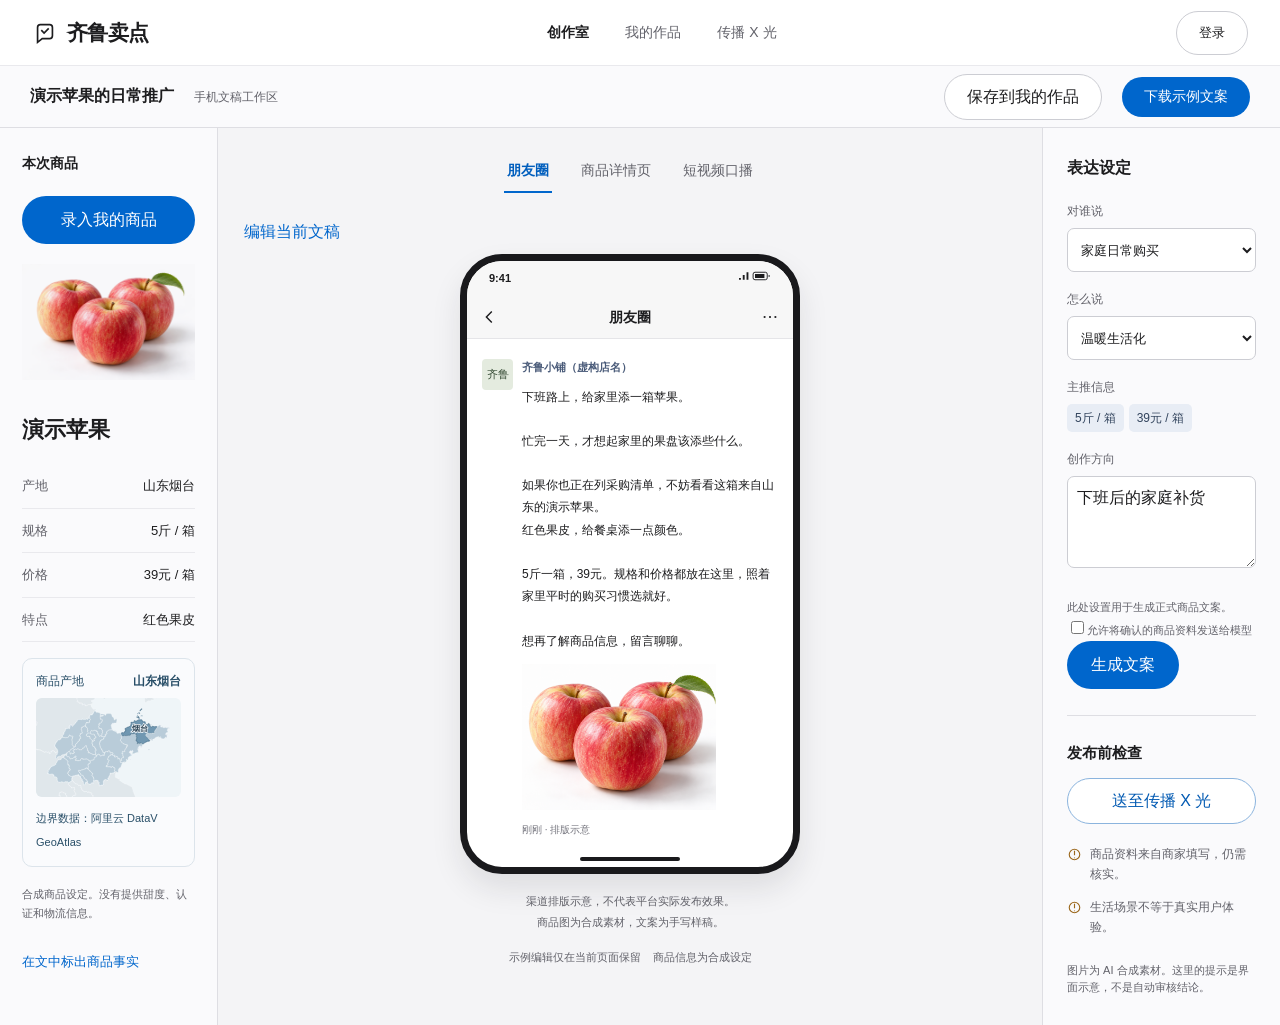
==== commit 9738dee2: "Add studio account and private works preview" ====
--- a/src/studio_frontend/index.html
+++ b/src/studio_frontend/index.html
@@ -61,8 +61,8 @@
 #unified-atlas .city.selected{fill:#7097b1;stroke:#456c86;stroke-width:1}
 #unified-atlas text{font-weight:700;font-size:13px;stroke-width:2.7}
 </style><style>@media(max-width:760px){.fusion .b-editor>.preview-panel{display:flex}}</style><style>#creative-direction{width:100%;resize:vertical;font:inherit;padding:9px;border:1px solid #cccdd3;border-radius:7px;background:white}</style><style>.b-inspector .inspector-facts label{display:flex;align-items:flex-start;gap:6px;margin:0;padding:5px 8px;background:#e8edf5;color:#32445d;border-radius:5px;overflow-wrap:anywhere}.inspector-facts input{margin-top:3px;accent-color:#0066cc}</style><style>#add-product{width:100%;margin:0 0 14px}#review-copy{width:100%;color:#0059b2;border-color:#8bb4de;margin:0 0 8px}@media(max-width:760px){#add-product{grid-column:1/-1;grid-row:1}.fusion .b-source img{grid-row:2/5}}</style></head><body class="fusion capture"><a class="skip" href="#main">跳到编辑区</a><div class="fusion-bar"><span>左侧商品 · 中间手机文稿 · 右侧表达设定</span><a href="?">返回工作区</a></div><main id="main"><section class="concept b-shell active" id="view-b" aria-label="B 文案编辑型">
- <nav class="product-nav" aria-label="产品导航"><div class="brand"><svg aria-hidden="true" viewBox="0 0 28 28" fill="none" stroke="currentColor" stroke-width="1.8"><path d="M6 20V8a3 3 0 0 1 3-3h10a3 3 0 0 1 3 3v9a3 3 0 0 1-3 3h-8l-5 4v-4Z"/><path d="m10 11 3 3 5-5"/></svg>齐鲁卖点</div><div class="nav-links"><button class="current" onclick="showToast('当前正在预览文案编辑工作区。')">创作室</button><button id="open-workbench" type="button">传播 X 光</button></div><div class="nav-end"><span class="muted">融合预览</span><span class="avatar">预览</span></div></nav>
- <div class="b-toolbar"><h1>演示苹果的日常推广</h1><span class="muted">手机文稿工作区</span><div class="spacer"></div><button class="secondary" onclick="savePreview()">保存到本页</button><button class="primary" onclick="downloadDraft()">下载示例文案</button></div>
+ <nav class="product-nav" aria-label="产品导航"><div class="brand"><svg aria-hidden="true" viewBox="0 0 28 28" fill="none" stroke="currentColor" stroke-width="1.8"><path d="M6 20V8a3 3 0 0 1 3-3h10a3 3 0 0 1 3 3v9a3 3 0 0 1-3 3h-8l-5 4v-4Z"/><path d="m10 11 3 3 5-5"/></svg>齐鲁卖点</div><div class="nav-links"><button class="current" onclick="showToast('当前正在预览文案编辑工作区。')">创作室</button><button id="my-works" type="button">我的作品</button><button id="open-workbench" type="button">传播 X 光</button></div><div class="nav-end"><button id="account-entry" class="secondary" type="button">登录</button></div></nav>
+ <div class="b-toolbar"><h1>演示苹果的日常推广</h1><span class="muted">手机文稿工作区</span><div class="spacer"></div><button class="secondary" onclick="savePreview()">保存到我的作品</button><button class="primary" onclick="downloadDraft()">下载示例文案</button></div>
  <div class="fusion-view-toggle" role="group" aria-label="手机尺寸工作区切换"><button aria-pressed="true" data-mobile-mode="editor">编辑文案</button><button aria-pressed="false" data-mobile-mode="phone">手机预览</button></div><div class="b-body">
   <aside class="b-source" aria-label="商品事实"><h2>本次商品</h2><button class="primary" id="add-product" type="button">录入我的商品</button><img src="apples-studio.png" width="1536" height="1024" alt="合成苹果商品图"><h3>演示苹果</h3><dl><div class="facts-row"><dt>产地</dt><dd>山东烟台</dd></div><div class="facts-row"><dt>规格</dt><dd>5斤 / 箱</dd></div><div class="facts-row"><dt>价格</dt><dd>39元 / 箱</dd></div><div class="facts-row"><dt>特点</dt><dd>红色果皮</dd></div></dl><figure class="origin-map"><figcaption>商品产地 <span id="origin-name">山东烟台</span></figcaption><div id="unified-atlas"></div><small id="origin-caption">数据来源：阿里云 DataV GeoAtlas</small></figure><p class="notice">合成商品设定。没有提供甜度、认证和物流信息。</p><button class="text-button" id="fact-toggle" aria-pressed="false" onclick="toggleFacts()">在文中标出商品事实</button></aside>
   <div class="b-editor"><div class="b-channel-tabs" role="tablist" aria-label="文案渠道"><button role="tab" data-b-channel="moments" aria-selected="true">朋友圈</button><button role="tab" data-b-channel="detail" aria-selected="false">商品详情页</button><button role="tab" data-b-channel="script" aria-selected="false">短视频口播</button></div><button class="text-button" id="edit-toggle" type="button" aria-expanded="false">编辑当前文稿</button><article hidden class="paper" role="tabpanel" aria-label="当前渠道示例文稿"><div class="paper-top"><span id="b-type">朋友圈文案</span><span>可直接编辑</span></div><h2 contenteditable="true" role="textbox" aria-label="编辑文案标题" id="b-title" spellcheck="false"></h2><div contenteditable="true" role="textbox" aria-multiline="true" aria-label="编辑文案正文" class="paper-body" id="b-copy" spellcheck="false"></div><div class="paper-bottom"><span id="b-count"></span><button onclick="showToast('这是人工撰写的界面样稿，不代表模型已经生成同等质量的结果。')">查看示例说明</button></div></article><aside class="preview-panel" aria-label="手机效果预览"><div class="preview-panel-heading"><h2>手机效果</h2><button class="text-button" onclick="openReview()">发布前核对</button></div><p class="preview-channel-note" id="preview-channel-note">朋友圈 · 随编辑同步</p><div class="phone-holder"><div class="phone" role="region" aria-label="当前文稿的手机预览"><div class="phone-status"><span>9:41</span><svg aria-hidden="true" viewBox="0 0 34 12" fill="none" stroke="currentColor" stroke-width="1"><path d="M1 10V8m4 2V5m4 5V2" stroke-width="2"/><rect x="15" y="2" width="15" height="8" rx="2"/><path d="M32 5v2"/><path d="M17 4h10v4H17Z" fill="currentColor" stroke="none"/></svg></div><div class="phone-bar"><svg aria-hidden="true" viewBox="0 0 20 20" fill="none" stroke="currentColor" stroke-width="1.6"><path d="m12 4-6 6 6 6"/></svg><span id="phone-channel">朋友圈</span><svg aria-hidden="true" viewBox="0 0 20 20" fill="currentColor"><circle cx="4" cy="10" r="1.2"/><circle cx="10" cy="10" r="1.2"/><circle cx="16" cy="10" r="1.2"/></svg></div><div id="phone-content" class="phone-scroll"></div><div class="phone-home"></div></div></div><div class="preview-bottom"><span class="sync-state"><svg aria-hidden="true" width="14" height="14" viewBox="0 0 16 16" fill="none" stroke="currentColor" stroke-width="1.5"><path d="m3 8 3 3 7-7"/></svg> 与当前文稿同步</span><span id="preview-count"></span></div><p class="notice">渠道排版示意，不代表平台实际发布效果。<span data-demo-only><br>商品图为合成素材，文案为手写样稿。</span></p></aside><div class="b-editor-note"><span data-demo-only>示例编辑仅在当前页面保留</span><span data-demo-only>商品信息为合成设定</span></div></div>
@@ -233,4 +233,36 @@
  label.setAttribute('y',y);
 }
 updateOriginMap('山东烟台');
-</script><script src="bridge.js"></script></body></html>+</script><dialog id="account-dialog" aria-labelledby="account-title">
+<form id="account-form"><header><h2 id="account-title">登录</h2><button id="close-account" type="button" class="text-button" aria-label="关闭登录窗">关闭</button></header>
+<label>账号<input name="username" autocomplete="username" maxlength="32" required></label>
+<label>密码<input name="password" type="password" autocomplete="current-password" maxlength="128" required></label>
+<label for="captcha-input">验证码</label><div class="captcha-row"><input id="captcha-input" name="captcha" autocomplete="off" maxlength="5" required><img id="captcha-image" width="128" height="40" alt="五位图片验证码"><button id="refresh-captcha" type="button" class="text-button">换一张</button></div>
+<p id="account-status" role="status"></p>
+<p class="account-storage-note" hidden>线上体验版：账号和作品可能在服务重启或更新后清空。请使用测试密码，重要文案请下载留存。</p>
+<div class="account-actions"><button id="account-mode" type="button" class="text-button">注册新用户</button><button id="account-submit" type="submit" class="primary">登录</button></div>
+</form></dialog>
+<section id="works-page" hidden>
+<header><div><h1>我的作品</h1><p class="notice">打开已保存的商品与渠道文稿，继续编辑。</p></div><button id="back-studio" type="button" class="secondary">返回创作室</button></header>
+<p class="account-storage-note" hidden>线上体验版：作品可能在服务重启或更新后清空，重要文案请下载留存。</p>
+<div id="works-list"></div></section>
+<style>
+#account-dialog{width:min(460px,calc(100% - 32px));border:1px solid #e1e1e7;border-radius:14px;background:white;padding:28px 32px;color:#1d1d1f}
+#account-dialog::backdrop{background:#171b2a55}
+#account-form header,#works-page header{display:flex;align-items:center;justify-content:space-between;gap:14px}
+#account-form h2{margin:0;font-size:23px}
+#account-form label{display:block;font-size:13px;margin-top:10px}
+#account-form input{display:block;width:100%;font:inherit;border:1px solid #cccdd3;border-radius:7px;padding:8px 10px;margin-top:4px}
+.captcha-row{display:flex;align-items:center;gap:8px}.captcha-row input{min-width:0;flex:1;margin:0!important}.captcha-row img{object-fit:contain;border-radius:6px;max-width:34%}.captcha-row button{white-space:nowrap;font-size:12px}
+#account-status{margin:6px 0;color:#9a4122;font-size:12px;min-height:18px}
+.account-storage-note{color:#63636b;font-size:13px;line-height:1.5;margin:8px 0 14px}
+.account-actions{position:relative;display:flex;justify-content:center;align-items:center}
+#account-mode{position:absolute;left:0;font-size:11px}
+#works-page{max-width:900px;margin:36px auto;padding:0 22px 48px}
+#works-page header{margin-bottom:20px}
+#works-list{background:white;border:1px solid #dedee3;border-radius:12px;padding:8px 22px}
+.work-row{display:flex;align-items:center;justify-content:space-between;gap:16px;padding:15px 0;border-bottom:1px solid #eee}
+.work-row:last-child{border-bottom:0}
+.work-row small{display:block;color:#62626a}
+body.works-mode .b-toolbar,body.works-mode .b-body,body.works-mode .fusion-view-toggle{display:none}
+</style><script src="bridge.js"></script><script src="works.js"></script></body></html>
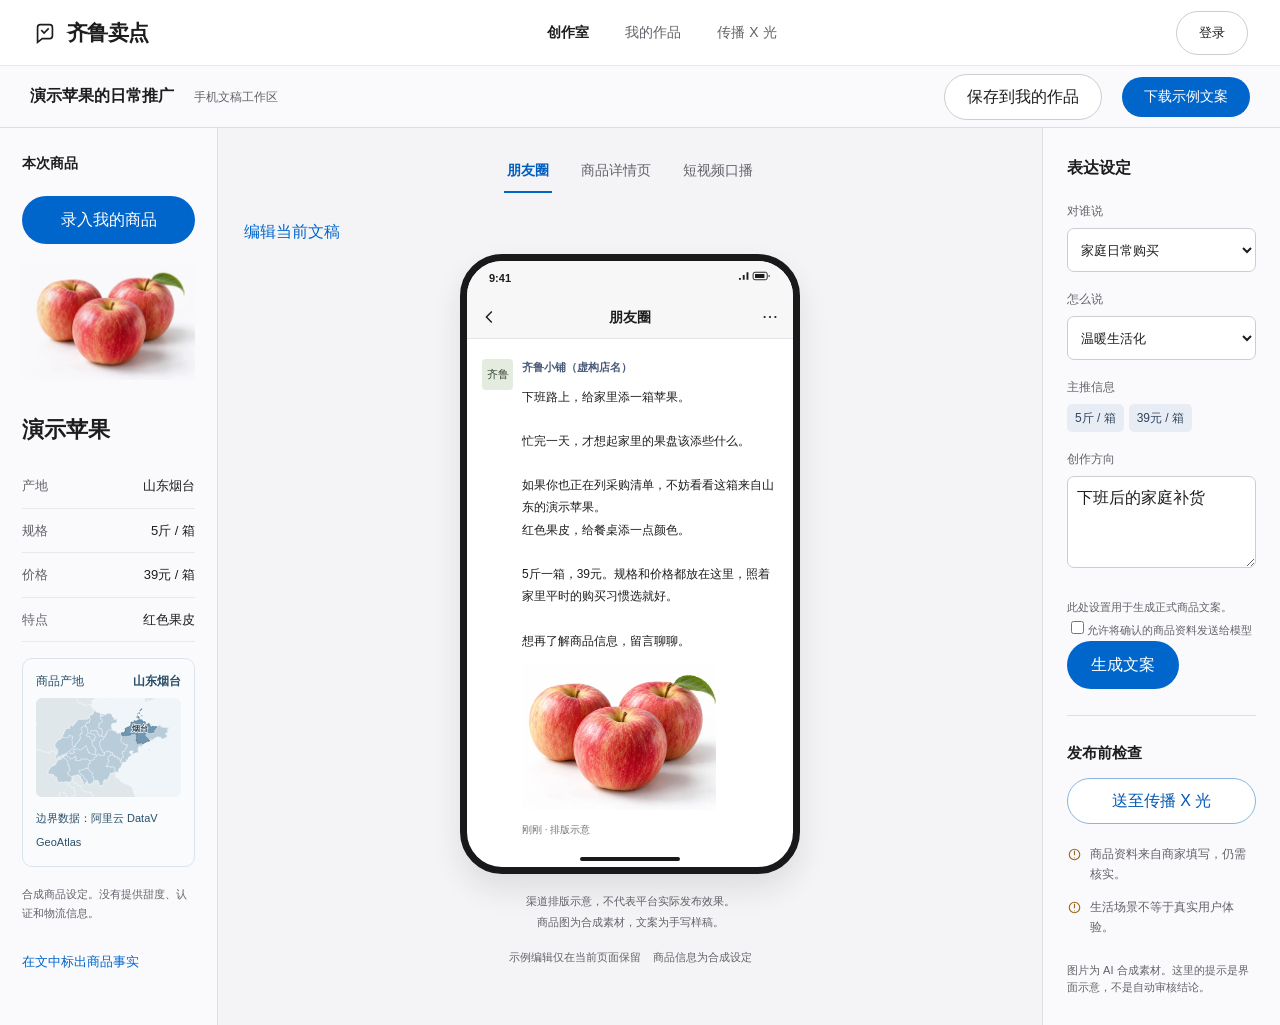
==== commit a63e477e: "Serve studio startup and sample photo with the page" ====
--- a/src/studio_frontend/index.html
+++ b/src/studio_frontend/index.html
@@ -64,7 +64,7 @@
  <nav class="product-nav" aria-label="产品导航"><div class="brand"><svg aria-hidden="true" viewBox="0 0 28 28" fill="none" stroke="currentColor" stroke-width="1.8"><path d="M6 20V8a3 3 0 0 1 3-3h10a3 3 0 0 1 3 3v9a3 3 0 0 1-3 3h-8l-5 4v-4Z"/><path d="m10 11 3 3 5-5"/></svg>齐鲁卖点</div><div class="nav-links"><button class="current" onclick="showToast('当前正在预览文案编辑工作区。')">创作室</button><button id="my-works" type="button">我的作品</button><button id="open-workbench" type="button">传播 X 光</button></div><div class="nav-end"><button id="account-entry" class="secondary" type="button">登录</button></div></nav>
  <div class="b-toolbar"><h1>演示苹果的日常推广</h1><span class="muted">手机文稿工作区</span><div class="spacer"></div><button class="secondary" onclick="savePreview()">保存到我的作品</button><button class="primary" onclick="downloadDraft()">下载示例文案</button></div>
  <div class="fusion-view-toggle" role="group" aria-label="手机尺寸工作区切换"><button aria-pressed="true" data-mobile-mode="editor">编辑文案</button><button aria-pressed="false" data-mobile-mode="phone">手机预览</button></div><div class="b-body">
-  <aside class="b-source" aria-label="商品事实"><h2>本次商品</h2><button class="primary" id="add-product" type="button">录入我的商品</button><img src="apples-studio.png" width="1536" height="1024" alt="合成苹果商品图"><h3>演示苹果</h3><dl><div class="facts-row"><dt>产地</dt><dd>山东烟台</dd></div><div class="facts-row"><dt>规格</dt><dd>5斤 / 箱</dd></div><div class="facts-row"><dt>价格</dt><dd>39元 / 箱</dd></div><div class="facts-row"><dt>特点</dt><dd>红色果皮</dd></div></dl><figure class="origin-map"><figcaption>商品产地 <span id="origin-name">山东烟台</span></figcaption><div id="unified-atlas"></div><small id="origin-caption">数据来源：阿里云 DataV GeoAtlas</small></figure><p class="notice">合成商品设定。没有提供甜度、认证和物流信息。</p><button class="text-button" id="fact-toggle" aria-pressed="false" onclick="toggleFacts()">在文中标出商品事实</button></aside>
+  <aside class="b-source" aria-label="商品事实"><h2>本次商品</h2><button class="primary" id="add-product" type="button">录入我的商品</button><img src="[data-uri]" width="1536" height="1024" alt="合成苹果商品图"><h3>演示苹果</h3><dl><div class="facts-row"><dt>产地</dt><dd>山东烟台</dd></div><div class="facts-row"><dt>规格</dt><dd>5斤 / 箱</dd></div><div class="facts-row"><dt>价格</dt><dd>39元 / 箱</dd></div><div class="facts-row"><dt>特点</dt><dd>红色果皮</dd></div></dl><figure class="origin-map"><figcaption>商品产地 <span id="origin-name">山东烟台</span></figcaption><div id="unified-atlas"></div><small id="origin-caption">数据来源：阿里云 DataV GeoAtlas</small></figure><p class="notice">合成商品设定。没有提供甜度、认证和物流信息。</p><button class="text-button" id="fact-toggle" aria-pressed="false" onclick="toggleFacts()">在文中标出商品事实</button></aside>
   <div class="b-editor"><div class="b-channel-tabs" role="tablist" aria-label="文案渠道"><button role="tab" data-b-channel="moments" aria-selected="true">朋友圈</button><button role="tab" data-b-channel="detail" aria-selected="false">商品详情页</button><button role="tab" data-b-channel="script" aria-selected="false">短视频口播</button></div><button class="text-button" id="edit-toggle" type="button" aria-expanded="false">编辑当前文稿</button><article hidden class="paper" role="tabpanel" aria-label="当前渠道示例文稿"><div class="paper-top"><span id="b-type">朋友圈文案</span><span>可直接编辑</span></div><h2 contenteditable="true" role="textbox" aria-label="编辑文案标题" id="b-title" spellcheck="false"></h2><div contenteditable="true" role="textbox" aria-multiline="true" aria-label="编辑文案正文" class="paper-body" id="b-copy" spellcheck="false"></div><div class="paper-bottom"><span id="b-count"></span><button onclick="showToast('这是人工撰写的界面样稿，不代表模型已经生成同等质量的结果。')">查看示例说明</button></div></article><aside class="preview-panel" aria-label="手机效果预览"><div class="preview-panel-heading"><h2>手机效果</h2><button class="text-button" onclick="openReview()">发布前核对</button></div><p class="preview-channel-note" id="preview-channel-note">朋友圈 · 随编辑同步</p><div class="phone-holder"><div class="phone" role="region" aria-label="当前文稿的手机预览"><div class="phone-status"><span>9:41</span><svg aria-hidden="true" viewBox="0 0 34 12" fill="none" stroke="currentColor" stroke-width="1"><path d="M1 10V8m4 2V5m4 5V2" stroke-width="2"/><rect x="15" y="2" width="15" height="8" rx="2"/><path d="M32 5v2"/><path d="M17 4h10v4H17Z" fill="currentColor" stroke="none"/></svg></div><div class="phone-bar"><svg aria-hidden="true" viewBox="0 0 20 20" fill="none" stroke="currentColor" stroke-width="1.6"><path d="m12 4-6 6 6 6"/></svg><span id="phone-channel">朋友圈</span><svg aria-hidden="true" viewBox="0 0 20 20" fill="currentColor"><circle cx="4" cy="10" r="1.2"/><circle cx="10" cy="10" r="1.2"/><circle cx="16" cy="10" r="1.2"/></svg></div><div id="phone-content" class="phone-scroll"></div><div class="phone-home"></div></div></div><div class="preview-bottom"><span class="sync-state"><svg aria-hidden="true" width="14" height="14" viewBox="0 0 16 16" fill="none" stroke="currentColor" stroke-width="1.5"><path d="m3 8 3 3 7-7"/></svg> 与当前文稿同步</span><span id="preview-count"></span></div><p class="notice">渠道排版示意，不代表平台实际发布效果。<span data-demo-only><br>商品图为合成素材，文案为手写样稿。</span></p></aside><div class="b-editor-note"><span data-demo-only>示例编辑仅在当前页面保留</span><span data-demo-only>商品信息为合成设定</span></div></div>
 <aside class="b-inspector" aria-label="表达设置与审核"><h2>表达设定</h2><div class="inspector-field"><label for="b-audience">对谁说</label><select id="b-audience" name="audience"><option>家庭日常购买</option><option>年轻上班族</option><option>社区团购</option></select></div><div class="inspector-field"><label for="b-tone">怎么说</label><select id="b-tone" name="tone"><option>温暖生活化</option><option>自然直接</option><option>简洁克制</option></select></div><div class="inspector-field"><label>主推信息</label><div class="inspector-facts"><span>5斤 / 箱</span><span>39元 / 箱</span></div></div><div class="inspector-field"><label for="creative-direction">创作方向</label><textarea id="creative-direction" rows="3" maxlength="600" placeholder="例如：从早餐搭配切入，结尾邀请咨询">下班后的家庭补货</textarea></div><p class="notice">此处设置用于生成正式商品文案。</p>
 <label class="notice"><input type="checkbox" id="allow-generate">允许将确认的商品资料发送给模型</label>
@@ -265,4 +265,306 @@
 .work-row:last-child{border-bottom:0}
 .work-row small{display:block;color:#62626a}
 body.works-mode .b-toolbar,body.works-mode .b-body,body.works-mode .fusion-view-toggle{display:none}
-</style><script src="bridge.js"></script><script src="works.js"></script></body></html>
+</style><script>
+const streamlitMessage = (type, data = {}) => {
+  window.parent.postMessage({isStreamlitMessage: true, type, ...data}, "*");
+};
+const sendAction = (action, values = {}) => {
+  streamlitMessage("streamlit:setComponentValue", {
+    dataType: "json", value: {action, ...values, id: crypto.randomUUID()}
+  });
+};
+const channelKeys = {"朋友圈": "moments", "商品详情页": "detail", "短视频口播": "script"};
+const form = document.getElementById("product-form");
+function productValues() {
+  return Object.fromEntries(["f0", "f1", "f2", "f3", "f4", "intro"].map(name => [name, form.elements[name].value.trim()]));
+}
+function imageData(file) {
+  if (!file.size) return Promise.resolve("");
+  if (file.size > 10 * 1024 * 1024 || !["image/jpeg", "image/png", "image/webp"].includes(file.type)) {
+    return Promise.reject(new Error("请选择 10 MB 以内的 JPG、PNG 或 WEBP 图片。"));
+  }
+  return new Promise((resolve, reject) => {
+    const reader = new FileReader();
+    reader.onload = () => resolve(reader.result);
+    reader.onerror = () => reject(new Error("读取商品图片失败。"));
+    reader.readAsDataURL(file);
+  });
+}
+async function sendProduct(action) {
+  try {
+    sendAction(action, {product: productValues(), photo: await imageData(new FormData(form).get("photo"))});
+  } catch (error) {
+    showToast(error.message);
+  }
+}
+const applyProductLocally = form.onsubmit;
+form.onsubmit = async event => {
+  event.preventDefault();
+  const file = new FormData(form).get("photo");
+  try {
+    const photo = await imageData(file);
+    if (!productValues().f0) return;
+    applyProductLocally(event);
+    sendAction("product", {product: productValues(), photo});
+  } catch (error) {
+    showToast(error.message);
+  }
+};
+document.getElementById("extract-product").onclick = () => {
+  if (!document.getElementById("allow-extract").checked) return showToast("请先确认允许发送图片和介绍。");
+  sendProduct("extract");
+};
+const generateButton = document.getElementById("generate-copy");
+const generationStatus = document.createElement("p");
+generationStatus.className = "notice";
+generationStatus.setAttribute("role", "status");
+generateButton.after(generationStatus);
+let generationTimer;
+function finishGeneration(message) {
+  clearTimeout(generationTimer);
+  generateButton.disabled = false;
+  generateButton.textContent = "生成文案";
+  generationStatus.textContent = message;
+}
+generateButton.onclick = () => {
+  if (!document.getElementById("allow-generate").checked) {
+    generationStatus.textContent = "请先确认允许发送商品资料。";
+    return;
+  }
+  generateButton.disabled = true;
+  generateButton.textContent = "生成中…";
+  generationStatus.textContent = "已提交生成请求，请稍候。";
+  generationTimer = setTimeout(() => finishGeneration("等待响应超时。请检查连接后再试。"), 125000);
+  sendAction("generate", {audience: document.getElementById("b-audience").value, tone: document.getElementById("b-tone").value, direction: document.getElementById("creative-direction").value.trim(),
+    focus: [...document.querySelectorAll(".inspector-facts input:checked")].map(input => input.value)});
+};
+function currentEdits() {
+  stashDraft();
+  return Object.fromEntries(Object.entries(draftEdits).map(([key, value]) => [samples[key].label, value]));
+}
+document.getElementById("open-workbench").onclick = () => sendAction("open_review");
+document.getElementById("review-copy").onclick = () => sendAction("review", {edits: currentEdits()});
+window.savePreview = () => sendAction("save", {edits: currentEdits()});
+let applied = "";
+let hydrated = false;
+function leaveDemo() {
+  document.body.classList.add("merchant-product");
+  document.querySelectorAll("[data-demo-only], #sample-disclaimer").forEach(node => node.hidden = true);
+  const direction = document.getElementById("creative-direction");
+  if (direction.value === direction.defaultValue) direction.value = "";
+}
+function renderFocus(product) {
+  const group = document.querySelector(".inspector-facts");
+  group.replaceChildren();
+  for (const [index, field] of [[1, "产地"], [2, "规格"], [3, "价格"], [4, "特点"]]) {
+    const value = product?.["f" + index];
+    if (!value) continue;
+    const label = document.createElement("label");
+    const checkbox = document.createElement("input");
+    checkbox.type = "checkbox";
+    checkbox.value = "F" + (index + 1);
+    label.append(checkbox, document.createTextNode(field + "：" + value));
+    group.append(label);
+  }
+  if (!group.children.length) group.textContent = "补充商品事实后可选择主推信息。";
+}
+function restoreProduct(product) {
+  leaveDemo();
+  renderFocus(product);
+  for (const key of ["f0", "f1", "f2", "f3", "f4", "intro"]) {
+    form.elements[key].value = product[key] || "";
+  }
+  productSource.querySelector("h3").textContent = product.f0;
+  productSource.querySelectorAll("dd").forEach((field, index) => {
+    field.textContent = product["f" + (index + 1)] || "未填写";
+  });
+  productSource.querySelector(".notice").textContent = product.intro || "商品资料已确认。";
+  const image = productSource.querySelector("img");
+  image.hidden = !product.photo;
+  productPhotoUrl = product.photo || undefined;
+  if (product.photo) {
+    image.src = product.photo;
+    image.alt = product.f0 + "的上传图片";
+  }
+  document.getElementById("origin-name").textContent = product.f1 || "未填写";
+  document.querySelector(".b-toolbar h1").textContent = product.f0;
+}
+window.addEventListener("message", event => {
+  if (event.source !== window.parent || event.data?.type !== "streamlit:render") return;
+  const {state, product, items, atlas} = event.data.args;
+  if (!hydrated) {
+    hydrated = true;
+    if (product) {
+      restoreProduct(product);
+      const map = document.getElementById("unified-atlas");
+      map.innerHTML = atlas || "";
+      map.hidden = !atlas;
+      for (const sample of Object.values(samples)) {
+        sample.title = "";
+        sample.body = "";
+      }
+      for (const item of items || []) {
+        const sample = samples[channelKeys[item.channel]];
+        if (sample) Object.assign(sample, {title: item.title, body: item.body});
+      }
+      document.getElementById("b-title").textContent = "";
+      document.getElementById("b-copy").textContent = "";
+      setBChannel(bChannel);
+    }
+  }
+  if (!state || state.id === applied) return;
+  applied = state.id;
+
+  if (state.action === "generate") finishGeneration(state.message);
+  else if (state.message) showToast(state.message);
+  if (state.extracted) {
+    for (const [key, value] of Object.entries(state.extracted)) form.elements[key].value = value;
+  }
+  if (state.atlas !== undefined) {
+    const atlas = document.getElementById("unified-atlas");
+    atlas.innerHTML = state.atlas;
+    atlas.hidden = !state.atlas;
+  }
+  if (state.resetDraft) {
+    if (product) restoreProduct(product);
+    for (const key of Object.keys(samples)) {
+      samples[key].title = "";
+      samples[key].body = "";
+      delete draftEdits[key];
+    }
+    document.getElementById("b-title").textContent = "";
+    document.getElementById("b-copy").textContent = "";
+    document.querySelector(".b-toolbar h1").textContent = state.productName;
+    renderFocus(product);
+    document.querySelector(".b-source .notice").textContent = state.intro || "商品资料已确认。";
+    setBChannel(bChannel);
+  }
+  if (state.items) {
+    for (const item of state.items) {
+      const key = channelKeys[item.channel];
+      if (!key) continue;
+      samples[key].title = item.title;
+      samples[key].body = item.body;
+      delete draftEdits[key];
+    }
+    document.getElementById("b-title").textContent = "";
+    document.getElementById("b-copy").textContent = "";
+    setBChannel(bChannel);
+  }
+});
+let frameHeight = 0;
+const size = () => {
+  const height = document.body.classList.contains("works-mode")
+    ? Math.max(820, document.getElementById("works-page").offsetHeight + 140)
+    : Math.max(940, document.body.scrollHeight);
+  if (height === frameHeight) return;
+  frameHeight = height;
+  streamlitMessage("streamlit:setFrameHeight", {height});
+};
+
+
+</script>
+<script>
+const accountDialog = document.getElementById("account-dialog");
+const accountForm = document.getElementById("account-form");
+const accountEntry = document.getElementById("account-entry");
+const accountStatus = document.getElementById("account-status");
+const worksPage = document.getElementById("works-page");
+const worksList = document.getElementById("works-list");
+let account = null;
+let works = [];
+let registering = false;
+let pendingWorks = false;
+let lastAccountResponse;
+function accountMode(register) {
+  registering = register;
+  const title = register ? "新建用户" : "登录";
+  document.getElementById("account-title").textContent = title;
+  document.getElementById("account-submit").textContent = title;
+  document.getElementById("account-mode").textContent = register ? "返回登录" : "注册新用户";
+  accountForm.elements.password.autocomplete = register ? "new-password" : "current-password";
+  accountStatus.textContent = "";
+}
+function openLogin() {
+  accountMode(false);
+  if (!accountDialog.open) accountDialog.showModal();
+}
+function showWorks(show) {
+  document.body.classList.toggle("works-mode", show);
+  worksPage.hidden = !show;
+  if (!show) { size(); return; }
+  worksList.replaceChildren();
+  if (!works.length) worksList.textContent = "还没有作品。生成文案后点击「保存到我的作品」。";
+  for (const work of works) {
+    const row = document.createElement("div");
+    row.className = "work-row";
+    const info = document.createElement("div");
+    const title = document.createElement("strong");
+    title.textContent = work.name;
+    const time = document.createElement("small");
+    time.textContent = new Date(work.updated * 1000).toLocaleString("zh-CN");
+    info.append(title, time);
+    const open = document.createElement("button");
+    open.className = "text-button";
+    open.textContent = "打开作品";
+    open.onclick = () => {
+      sendAction("restore", {work_id: work.work_id});
+      showWorks(false);
+    };
+    row.append(info, open);
+    worksList.append(row);
+  }
+  size();
+}
+accountEntry.onclick = () => {
+  if (!account) openLogin();
+  else if (confirm("退出当前账号？")) sendAction("logout");
+};
+document.getElementById("close-account").onclick = () => {pendingWorks = false; accountDialog.close()};
+document.getElementById("account-mode").onclick = () => accountMode(!registering);
+document.getElementById("refresh-captcha").onclick = () => {
+  accountForm.elements.captcha.value = "";
+  sendAction("refresh_captcha");
+};
+accountForm.onsubmit = event => {
+  event.preventDefault();
+  sendAction(registering ? "register" : "login", Object.fromEntries(new FormData(accountForm)));
+  accountForm.elements.password.value = "";
+  accountForm.elements.captcha.value = "";
+  accountStatus.textContent = "正在提交…";
+};
+document.getElementById("my-works").onclick = () => {
+  if (account) showWorks(true);
+  else { pendingWorks = true; openLogin(); }
+};
+document.getElementById("back-studio").onclick = () => showWorks(false);
+document.querySelector(".nav-links .current").onclick = () => showWorks(false);
+window.addEventListener("message", event => {
+  if (event.source !== parent || event.data?.type !== "streamlit:render") return;
+  const args = event.data.args;
+  for (const note of document.querySelectorAll(".account-storage-note")) {
+    note.hidden = !args.temporary_storage;
+  }
+  account = args.account;
+  works = args.works || [];
+  accountEntry.textContent = account ? account.username + " · 退出" : "登录";
+  document.getElementById("captcha-image").src = args.captcha || "";
+  const state = args.state;
+  if (!state?.id || state.id === lastAccountResponse) return;
+  lastAccountResponse = state.id;
+  if (state.registered) accountMode(false);
+  if (["login", "register"].includes(state.action)) accountStatus.textContent = state.message;
+  if (state.loginRequired) openLogin();
+  if (state.signedIn) {
+    accountDialog.close();
+    if (pendingWorks) showWorks(true);
+    pendingWorks = false;
+  }
+  if (state.action === "logout") location.reload();
+});
+
+streamlitMessage("streamlit:componentReady", {apiVersion: 1});
+new ResizeObserver(size).observe(document.body);
+size();
+</script></body></html>
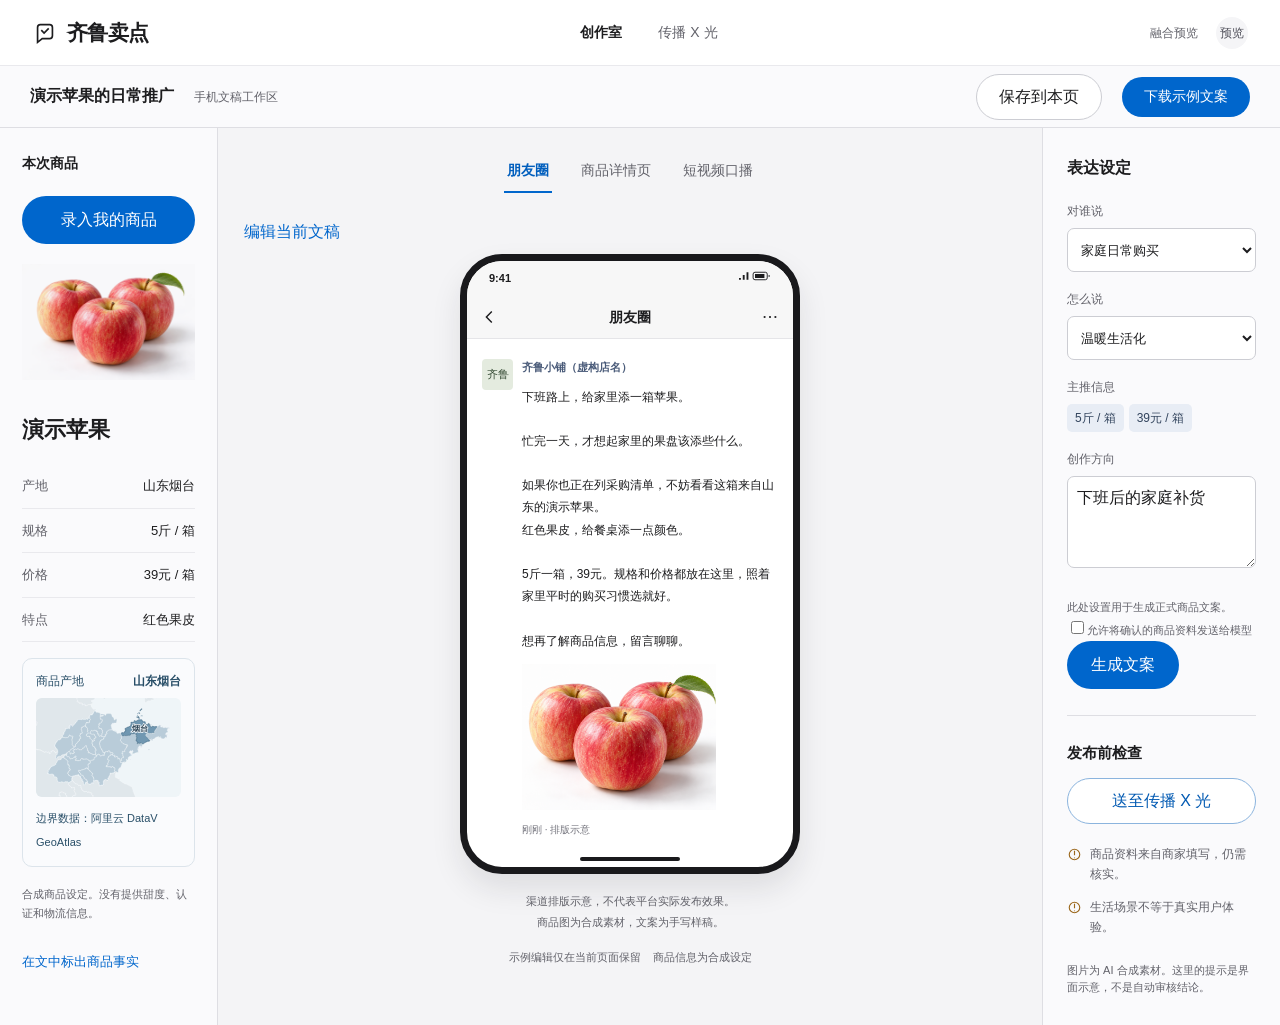
==== commit d9383d02: "Restore studio workflow before account preview" ====
--- a/src/studio_frontend/index.html
+++ b/src/studio_frontend/index.html
@@ -61,10 +61,10 @@
 #unified-atlas .city.selected{fill:#7097b1;stroke:#456c86;stroke-width:1}
 #unified-atlas text{font-weight:700;font-size:13px;stroke-width:2.7}
 </style><style>@media(max-width:760px){.fusion .b-editor>.preview-panel{display:flex}}</style><style>#creative-direction{width:100%;resize:vertical;font:inherit;padding:9px;border:1px solid #cccdd3;border-radius:7px;background:white}</style><style>.b-inspector .inspector-facts label{display:flex;align-items:flex-start;gap:6px;margin:0;padding:5px 8px;background:#e8edf5;color:#32445d;border-radius:5px;overflow-wrap:anywhere}.inspector-facts input{margin-top:3px;accent-color:#0066cc}</style><style>#add-product{width:100%;margin:0 0 14px}#review-copy{width:100%;color:#0059b2;border-color:#8bb4de;margin:0 0 8px}@media(max-width:760px){#add-product{grid-column:1/-1;grid-row:1}.fusion .b-source img{grid-row:2/5}}</style></head><body class="fusion capture"><a class="skip" href="#main">跳到编辑区</a><div class="fusion-bar"><span>左侧商品 · 中间手机文稿 · 右侧表达设定</span><a href="?">返回工作区</a></div><main id="main"><section class="concept b-shell active" id="view-b" aria-label="B 文案编辑型">
- <nav class="product-nav" aria-label="产品导航"><div class="brand"><svg aria-hidden="true" viewBox="0 0 28 28" fill="none" stroke="currentColor" stroke-width="1.8"><path d="M6 20V8a3 3 0 0 1 3-3h10a3 3 0 0 1 3 3v9a3 3 0 0 1-3 3h-8l-5 4v-4Z"/><path d="m10 11 3 3 5-5"/></svg>齐鲁卖点</div><div class="nav-links"><button class="current" onclick="showToast('当前正在预览文案编辑工作区。')">创作室</button><button id="my-works" type="button">我的作品</button><button id="open-workbench" type="button">传播 X 光</button></div><div class="nav-end"><button id="account-entry" class="secondary" type="button">登录</button></div></nav>
- <div class="b-toolbar"><h1>演示苹果的日常推广</h1><span class="muted">手机文稿工作区</span><div class="spacer"></div><button class="secondary" onclick="savePreview()">保存到我的作品</button><button class="primary" onclick="downloadDraft()">下载示例文案</button></div>
+ <nav class="product-nav" aria-label="产品导航"><div class="brand"><svg aria-hidden="true" viewBox="0 0 28 28" fill="none" stroke="currentColor" stroke-width="1.8"><path d="M6 20V8a3 3 0 0 1 3-3h10a3 3 0 0 1 3 3v9a3 3 0 0 1-3 3h-8l-5 4v-4Z"/><path d="m10 11 3 3 5-5"/></svg>齐鲁卖点</div><div class="nav-links"><button class="current" onclick="showToast('当前正在预览文案编辑工作区。')">创作室</button><button id="open-workbench" type="button">传播 X 光</button></div><div class="nav-end"><span class="muted">融合预览</span><span class="avatar">预览</span></div></nav>
+ <div class="b-toolbar"><h1>演示苹果的日常推广</h1><span class="muted">手机文稿工作区</span><div class="spacer"></div><button class="secondary" onclick="savePreview()">保存到本页</button><button class="primary" onclick="downloadDraft()">下载示例文案</button></div>
  <div class="fusion-view-toggle" role="group" aria-label="手机尺寸工作区切换"><button aria-pressed="true" data-mobile-mode="editor">编辑文案</button><button aria-pressed="false" data-mobile-mode="phone">手机预览</button></div><div class="b-body">
-  <aside class="b-source" aria-label="商品事实"><h2>本次商品</h2><button class="primary" id="add-product" type="button">录入我的商品</button><img src="[data-uri]" width="1536" height="1024" alt="合成苹果商品图"><h3>演示苹果</h3><dl><div class="facts-row"><dt>产地</dt><dd>山东烟台</dd></div><div class="facts-row"><dt>规格</dt><dd>5斤 / 箱</dd></div><div class="facts-row"><dt>价格</dt><dd>39元 / 箱</dd></div><div class="facts-row"><dt>特点</dt><dd>红色果皮</dd></div></dl><figure class="origin-map"><figcaption>商品产地 <span id="origin-name">山东烟台</span></figcaption><div id="unified-atlas"></div><small id="origin-caption">数据来源：阿里云 DataV GeoAtlas</small></figure><p class="notice">合成商品设定。没有提供甜度、认证和物流信息。</p><button class="text-button" id="fact-toggle" aria-pressed="false" onclick="toggleFacts()">在文中标出商品事实</button></aside>
+  <aside class="b-source" aria-label="商品事实"><h2>本次商品</h2><button class="primary" id="add-product" type="button">录入我的商品</button><img src="apples-studio.png" width="1536" height="1024" alt="合成苹果商品图"><h3>演示苹果</h3><dl><div class="facts-row"><dt>产地</dt><dd>山东烟台</dd></div><div class="facts-row"><dt>规格</dt><dd>5斤 / 箱</dd></div><div class="facts-row"><dt>价格</dt><dd>39元 / 箱</dd></div><div class="facts-row"><dt>特点</dt><dd>红色果皮</dd></div></dl><figure class="origin-map"><figcaption>商品产地 <span id="origin-name">山东烟台</span></figcaption><div id="unified-atlas"></div><small id="origin-caption">数据来源：阿里云 DataV GeoAtlas</small></figure><p class="notice">合成商品设定。没有提供甜度、认证和物流信息。</p><button class="text-button" id="fact-toggle" aria-pressed="false" onclick="toggleFacts()">在文中标出商品事实</button></aside>
   <div class="b-editor"><div class="b-channel-tabs" role="tablist" aria-label="文案渠道"><button role="tab" data-b-channel="moments" aria-selected="true">朋友圈</button><button role="tab" data-b-channel="detail" aria-selected="false">商品详情页</button><button role="tab" data-b-channel="script" aria-selected="false">短视频口播</button></div><button class="text-button" id="edit-toggle" type="button" aria-expanded="false">编辑当前文稿</button><article hidden class="paper" role="tabpanel" aria-label="当前渠道示例文稿"><div class="paper-top"><span id="b-type">朋友圈文案</span><span>可直接编辑</span></div><h2 contenteditable="true" role="textbox" aria-label="编辑文案标题" id="b-title" spellcheck="false"></h2><div contenteditable="true" role="textbox" aria-multiline="true" aria-label="编辑文案正文" class="paper-body" id="b-copy" spellcheck="false"></div><div class="paper-bottom"><span id="b-count"></span><button onclick="showToast('这是人工撰写的界面样稿，不代表模型已经生成同等质量的结果。')">查看示例说明</button></div></article><aside class="preview-panel" aria-label="手机效果预览"><div class="preview-panel-heading"><h2>手机效果</h2><button class="text-button" onclick="openReview()">发布前核对</button></div><p class="preview-channel-note" id="preview-channel-note">朋友圈 · 随编辑同步</p><div class="phone-holder"><div class="phone" role="region" aria-label="当前文稿的手机预览"><div class="phone-status"><span>9:41</span><svg aria-hidden="true" viewBox="0 0 34 12" fill="none" stroke="currentColor" stroke-width="1"><path d="M1 10V8m4 2V5m4 5V2" stroke-width="2"/><rect x="15" y="2" width="15" height="8" rx="2"/><path d="M32 5v2"/><path d="M17 4h10v4H17Z" fill="currentColor" stroke="none"/></svg></div><div class="phone-bar"><svg aria-hidden="true" viewBox="0 0 20 20" fill="none" stroke="currentColor" stroke-width="1.6"><path d="m12 4-6 6 6 6"/></svg><span id="phone-channel">朋友圈</span><svg aria-hidden="true" viewBox="0 0 20 20" fill="currentColor"><circle cx="4" cy="10" r="1.2"/><circle cx="10" cy="10" r="1.2"/><circle cx="16" cy="10" r="1.2"/></svg></div><div id="phone-content" class="phone-scroll"></div><div class="phone-home"></div></div></div><div class="preview-bottom"><span class="sync-state"><svg aria-hidden="true" width="14" height="14" viewBox="0 0 16 16" fill="none" stroke="currentColor" stroke-width="1.5"><path d="m3 8 3 3 7-7"/></svg> 与当前文稿同步</span><span id="preview-count"></span></div><p class="notice">渠道排版示意，不代表平台实际发布效果。<span data-demo-only><br>商品图为合成素材，文案为手写样稿。</span></p></aside><div class="b-editor-note"><span data-demo-only>示例编辑仅在当前页面保留</span><span data-demo-only>商品信息为合成设定</span></div></div>
 <aside class="b-inspector" aria-label="表达设置与审核"><h2>表达设定</h2><div class="inspector-field"><label for="b-audience">对谁说</label><select id="b-audience" name="audience"><option>家庭日常购买</option><option>年轻上班族</option><option>社区团购</option></select></div><div class="inspector-field"><label for="b-tone">怎么说</label><select id="b-tone" name="tone"><option>温暖生活化</option><option>自然直接</option><option>简洁克制</option></select></div><div class="inspector-field"><label>主推信息</label><div class="inspector-facts"><span>5斤 / 箱</span><span>39元 / 箱</span></div></div><div class="inspector-field"><label for="creative-direction">创作方向</label><textarea id="creative-direction" rows="3" maxlength="600" placeholder="例如：从早餐搭配切入，结尾邀请咨询">下班后的家庭补货</textarea></div><p class="notice">此处设置用于生成正式商品文案。</p>
 <label class="notice"><input type="checkbox" id="allow-generate">允许将确认的商品资料发送给模型</label>
@@ -233,338 +233,4 @@
  label.setAttribute('y',y);
 }
 updateOriginMap('山东烟台');
-</script><dialog id="account-dialog" aria-labelledby="account-title">
-<form id="account-form"><header><h2 id="account-title">登录</h2><button id="close-account" type="button" class="text-button" aria-label="关闭登录窗">关闭</button></header>
-<label>账号<input name="username" autocomplete="username" maxlength="32" required></label>
-<label>密码<input name="password" type="password" autocomplete="current-password" maxlength="128" required></label>
-<label for="captcha-input">验证码</label><div class="captcha-row"><input id="captcha-input" name="captcha" autocomplete="off" maxlength="5" required><img id="captcha-image" width="128" height="40" alt="五位图片验证码"><button id="refresh-captcha" type="button" class="text-button">换一张</button></div>
-<p id="account-status" role="status"></p>
-<p class="account-storage-note" hidden>线上体验版：账号和作品可能在服务重启或更新后清空。请使用测试密码，重要文案请下载留存。</p>
-<div class="account-actions"><button id="account-mode" type="button" class="text-button">注册新用户</button><button id="account-submit" type="submit" class="primary">登录</button></div>
-</form></dialog>
-<section id="works-page" hidden>
-<header><div><h1>我的作品</h1><p class="notice">打开已保存的商品与渠道文稿，继续编辑。</p></div><button id="back-studio" type="button" class="secondary">返回创作室</button></header>
-<p class="account-storage-note" hidden>线上体验版：作品可能在服务重启或更新后清空，重要文案请下载留存。</p>
-<div id="works-list"></div></section>
-<style>
-#account-dialog{width:min(460px,calc(100% - 32px));border:1px solid #e1e1e7;border-radius:14px;background:white;padding:28px 32px;color:#1d1d1f}
-#account-dialog::backdrop{background:#171b2a55}
-#account-form header,#works-page header{display:flex;align-items:center;justify-content:space-between;gap:14px}
-#account-form h2{margin:0;font-size:23px}
-#account-form label{display:block;font-size:13px;margin-top:10px}
-#account-form input{display:block;width:100%;font:inherit;border:1px solid #cccdd3;border-radius:7px;padding:8px 10px;margin-top:4px}
-.captcha-row{display:flex;align-items:center;gap:8px}.captcha-row input{min-width:0;flex:1;margin:0!important}.captcha-row img{object-fit:contain;border-radius:6px;max-width:34%}.captcha-row button{white-space:nowrap;font-size:12px}
-#account-status{margin:6px 0;color:#9a4122;font-size:12px;min-height:18px}
-.account-storage-note{color:#63636b;font-size:13px;line-height:1.5;margin:8px 0 14px}
-.account-actions{position:relative;display:flex;justify-content:center;align-items:center}
-#account-mode{position:absolute;left:0;font-size:11px}
-#works-page{max-width:900px;margin:36px auto;padding:0 22px 48px}
-#works-page header{margin-bottom:20px}
-#works-list{background:white;border:1px solid #dedee3;border-radius:12px;padding:8px 22px}
-.work-row{display:flex;align-items:center;justify-content:space-between;gap:16px;padding:15px 0;border-bottom:1px solid #eee}
-.work-row:last-child{border-bottom:0}
-.work-row small{display:block;color:#62626a}
-body.works-mode .b-toolbar,body.works-mode .b-body,body.works-mode .fusion-view-toggle{display:none}
-</style><script>
-const streamlitMessage = (type, data = {}) => {
-  window.parent.postMessage({isStreamlitMessage: true, type, ...data}, "*");
-};
-const sendAction = (action, values = {}) => {
-  streamlitMessage("streamlit:setComponentValue", {
-    dataType: "json", value: {action, ...values, id: crypto.randomUUID()}
-  });
-};
-const channelKeys = {"朋友圈": "moments", "商品详情页": "detail", "短视频口播": "script"};
-const form = document.getElementById("product-form");
-function productValues() {
-  return Object.fromEntries(["f0", "f1", "f2", "f3", "f4", "intro"].map(name => [name, form.elements[name].value.trim()]));
-}
-function imageData(file) {
-  if (!file.size) return Promise.resolve("");
-  if (file.size > 10 * 1024 * 1024 || !["image/jpeg", "image/png", "image/webp"].includes(file.type)) {
-    return Promise.reject(new Error("请选择 10 MB 以内的 JPG、PNG 或 WEBP 图片。"));
-  }
-  return new Promise((resolve, reject) => {
-    const reader = new FileReader();
-    reader.onload = () => resolve(reader.result);
-    reader.onerror = () => reject(new Error("读取商品图片失败。"));
-    reader.readAsDataURL(file);
-  });
-}
-async function sendProduct(action) {
-  try {
-    sendAction(action, {product: productValues(), photo: await imageData(new FormData(form).get("photo"))});
-  } catch (error) {
-    showToast(error.message);
-  }
-}
-const applyProductLocally = form.onsubmit;
-form.onsubmit = async event => {
-  event.preventDefault();
-  const file = new FormData(form).get("photo");
-  try {
-    const photo = await imageData(file);
-    if (!productValues().f0) return;
-    applyProductLocally(event);
-    sendAction("product", {product: productValues(), photo});
-  } catch (error) {
-    showToast(error.message);
-  }
-};
-document.getElementById("extract-product").onclick = () => {
-  if (!document.getElementById("allow-extract").checked) return showToast("请先确认允许发送图片和介绍。");
-  sendProduct("extract");
-};
-const generateButton = document.getElementById("generate-copy");
-const generationStatus = document.createElement("p");
-generationStatus.className = "notice";
-generationStatus.setAttribute("role", "status");
-generateButton.after(generationStatus);
-let generationTimer;
-function finishGeneration(message) {
-  clearTimeout(generationTimer);
-  generateButton.disabled = false;
-  generateButton.textContent = "生成文案";
-  generationStatus.textContent = message;
-}
-generateButton.onclick = () => {
-  if (!document.getElementById("allow-generate").checked) {
-    generationStatus.textContent = "请先确认允许发送商品资料。";
-    return;
-  }
-  generateButton.disabled = true;
-  generateButton.textContent = "生成中…";
-  generationStatus.textContent = "已提交生成请求，请稍候。";
-  generationTimer = setTimeout(() => finishGeneration("等待响应超时。请检查连接后再试。"), 125000);
-  sendAction("generate", {audience: document.getElementById("b-audience").value, tone: document.getElementById("b-tone").value, direction: document.getElementById("creative-direction").value.trim(),
-    focus: [...document.querySelectorAll(".inspector-facts input:checked")].map(input => input.value)});
-};
-function currentEdits() {
-  stashDraft();
-  return Object.fromEntries(Object.entries(draftEdits).map(([key, value]) => [samples[key].label, value]));
-}
-document.getElementById("open-workbench").onclick = () => sendAction("open_review");
-document.getElementById("review-copy").onclick = () => sendAction("review", {edits: currentEdits()});
-window.savePreview = () => sendAction("save", {edits: currentEdits()});
-let applied = "";
-let hydrated = false;
-function leaveDemo() {
-  document.body.classList.add("merchant-product");
-  document.querySelectorAll("[data-demo-only], #sample-disclaimer").forEach(node => node.hidden = true);
-  const direction = document.getElementById("creative-direction");
-  if (direction.value === direction.defaultValue) direction.value = "";
-}
-function renderFocus(product) {
-  const group = document.querySelector(".inspector-facts");
-  group.replaceChildren();
-  for (const [index, field] of [[1, "产地"], [2, "规格"], [3, "价格"], [4, "特点"]]) {
-    const value = product?.["f" + index];
-    if (!value) continue;
-    const label = document.createElement("label");
-    const checkbox = document.createElement("input");
-    checkbox.type = "checkbox";
-    checkbox.value = "F" + (index + 1);
-    label.append(checkbox, document.createTextNode(field + "：" + value));
-    group.append(label);
-  }
-  if (!group.children.length) group.textContent = "补充商品事实后可选择主推信息。";
-}
-function restoreProduct(product) {
-  leaveDemo();
-  renderFocus(product);
-  for (const key of ["f0", "f1", "f2", "f3", "f4", "intro"]) {
-    form.elements[key].value = product[key] || "";
-  }
-  productSource.querySelector("h3").textContent = product.f0;
-  productSource.querySelectorAll("dd").forEach((field, index) => {
-    field.textContent = product["f" + (index + 1)] || "未填写";
-  });
-  productSource.querySelector(".notice").textContent = product.intro || "商品资料已确认。";
-  const image = productSource.querySelector("img");
-  image.hidden = !product.photo;
-  productPhotoUrl = product.photo || undefined;
-  if (product.photo) {
-    image.src = product.photo;
-    image.alt = product.f0 + "的上传图片";
-  }
-  document.getElementById("origin-name").textContent = product.f1 || "未填写";
-  document.querySelector(".b-toolbar h1").textContent = product.f0;
-}
-window.addEventListener("message", event => {
-  if (event.source !== window.parent || event.data?.type !== "streamlit:render") return;
-  const {state, product, items, atlas} = event.data.args;
-  if (!hydrated) {
-    hydrated = true;
-    if (product) {
-      restoreProduct(product);
-      const map = document.getElementById("unified-atlas");
-      map.innerHTML = atlas || "";
-      map.hidden = !atlas;
-      for (const sample of Object.values(samples)) {
-        sample.title = "";
-        sample.body = "";
-      }
-      for (const item of items || []) {
-        const sample = samples[channelKeys[item.channel]];
-        if (sample) Object.assign(sample, {title: item.title, body: item.body});
-      }
-      document.getElementById("b-title").textContent = "";
-      document.getElementById("b-copy").textContent = "";
-      setBChannel(bChannel);
-    }
-  }
-  if (!state || state.id === applied) return;
-  applied = state.id;
-
-  if (state.action === "generate") finishGeneration(state.message);
-  else if (state.message) showToast(state.message);
-  if (state.extracted) {
-    for (const [key, value] of Object.entries(state.extracted)) form.elements[key].value = value;
-  }
-  if (state.atlas !== undefined) {
-    const atlas = document.getElementById("unified-atlas");
-    atlas.innerHTML = state.atlas;
-    atlas.hidden = !state.atlas;
-  }
-  if (state.resetDraft) {
-    if (product) restoreProduct(product);
-    for (const key of Object.keys(samples)) {
-      samples[key].title = "";
-      samples[key].body = "";
-      delete draftEdits[key];
-    }
-    document.getElementById("b-title").textContent = "";
-    document.getElementById("b-copy").textContent = "";
-    document.querySelector(".b-toolbar h1").textContent = state.productName;
-    renderFocus(product);
-    document.querySelector(".b-source .notice").textContent = state.intro || "商品资料已确认。";
-    setBChannel(bChannel);
-  }
-  if (state.items) {
-    for (const item of state.items) {
-      const key = channelKeys[item.channel];
-      if (!key) continue;
-      samples[key].title = item.title;
-      samples[key].body = item.body;
-      delete draftEdits[key];
-    }
-    document.getElementById("b-title").textContent = "";
-    document.getElementById("b-copy").textContent = "";
-    setBChannel(bChannel);
-  }
-});
-let frameHeight = 0;
-const size = () => {
-  const height = document.body.classList.contains("works-mode")
-    ? Math.max(820, document.getElementById("works-page").offsetHeight + 140)
-    : Math.max(940, document.body.scrollHeight);
-  if (height === frameHeight) return;
-  frameHeight = height;
-  streamlitMessage("streamlit:setFrameHeight", {height});
-};
-
-
-</script>
-<script>
-const accountDialog = document.getElementById("account-dialog");
-const accountForm = document.getElementById("account-form");
-const accountEntry = document.getElementById("account-entry");
-const accountStatus = document.getElementById("account-status");
-const worksPage = document.getElementById("works-page");
-const worksList = document.getElementById("works-list");
-let account = null;
-let works = [];
-let registering = false;
-let pendingWorks = false;
-let lastAccountResponse;
-function accountMode(register) {
-  registering = register;
-  const title = register ? "新建用户" : "登录";
-  document.getElementById("account-title").textContent = title;
-  document.getElementById("account-submit").textContent = title;
-  document.getElementById("account-mode").textContent = register ? "返回登录" : "注册新用户";
-  accountForm.elements.password.autocomplete = register ? "new-password" : "current-password";
-  accountStatus.textContent = "";
-}
-function openLogin() {
-  accountMode(false);
-  if (!accountDialog.open) accountDialog.showModal();
-}
-function showWorks(show) {
-  document.body.classList.toggle("works-mode", show);
-  worksPage.hidden = !show;
-  if (!show) { size(); return; }
-  worksList.replaceChildren();
-  if (!works.length) worksList.textContent = "还没有作品。生成文案后点击「保存到我的作品」。";
-  for (const work of works) {
-    const row = document.createElement("div");
-    row.className = "work-row";
-    const info = document.createElement("div");
-    const title = document.createElement("strong");
-    title.textContent = work.name;
-    const time = document.createElement("small");
-    time.textContent = new Date(work.updated * 1000).toLocaleString("zh-CN");
-    info.append(title, time);
-    const open = document.createElement("button");
-    open.className = "text-button";
-    open.textContent = "打开作品";
-    open.onclick = () => {
-      sendAction("restore", {work_id: work.work_id});
-      showWorks(false);
-    };
-    row.append(info, open);
-    worksList.append(row);
-  }
-  size();
-}
-accountEntry.onclick = () => {
-  if (!account) openLogin();
-  else if (confirm("退出当前账号？")) sendAction("logout");
-};
-document.getElementById("close-account").onclick = () => {pendingWorks = false; accountDialog.close()};
-document.getElementById("account-mode").onclick = () => accountMode(!registering);
-document.getElementById("refresh-captcha").onclick = () => {
-  accountForm.elements.captcha.value = "";
-  sendAction("refresh_captcha");
-};
-accountForm.onsubmit = event => {
-  event.preventDefault();
-  sendAction(registering ? "register" : "login", Object.fromEntries(new FormData(accountForm)));
-  accountForm.elements.password.value = "";
-  accountForm.elements.captcha.value = "";
-  accountStatus.textContent = "正在提交…";
-};
-document.getElementById("my-works").onclick = () => {
-  if (account) showWorks(true);
-  else { pendingWorks = true; openLogin(); }
-};
-document.getElementById("back-studio").onclick = () => showWorks(false);
-document.querySelector(".nav-links .current").onclick = () => showWorks(false);
-window.addEventListener("message", event => {
-  if (event.source !== parent || event.data?.type !== "streamlit:render") return;
-  const args = event.data.args;
-  for (const note of document.querySelectorAll(".account-storage-note")) {
-    note.hidden = !args.temporary_storage;
-  }
-  account = args.account;
-  works = args.works || [];
-  accountEntry.textContent = account ? account.username + " · 退出" : "登录";
-  document.getElementById("captcha-image").src = args.captcha || "";
-  const state = args.state;
-  if (!state?.id || state.id === lastAccountResponse) return;
-  lastAccountResponse = state.id;
-  if (state.registered) accountMode(false);
-  if (["login", "register"].includes(state.action)) accountStatus.textContent = state.message;
-  if (state.loginRequired) openLogin();
-  if (state.signedIn) {
-    accountDialog.close();
-    if (pendingWorks) showWorks(true);
-    pendingWorks = false;
-  }
-  if (state.action === "logout") location.reload();
-});
-
-streamlitMessage("streamlit:componentReady", {apiVersion: 1});
-new ResizeObserver(size).observe(document.body);
-size();
-</script></body></html>
+</script><script src="bridge.js"></script></body></html>
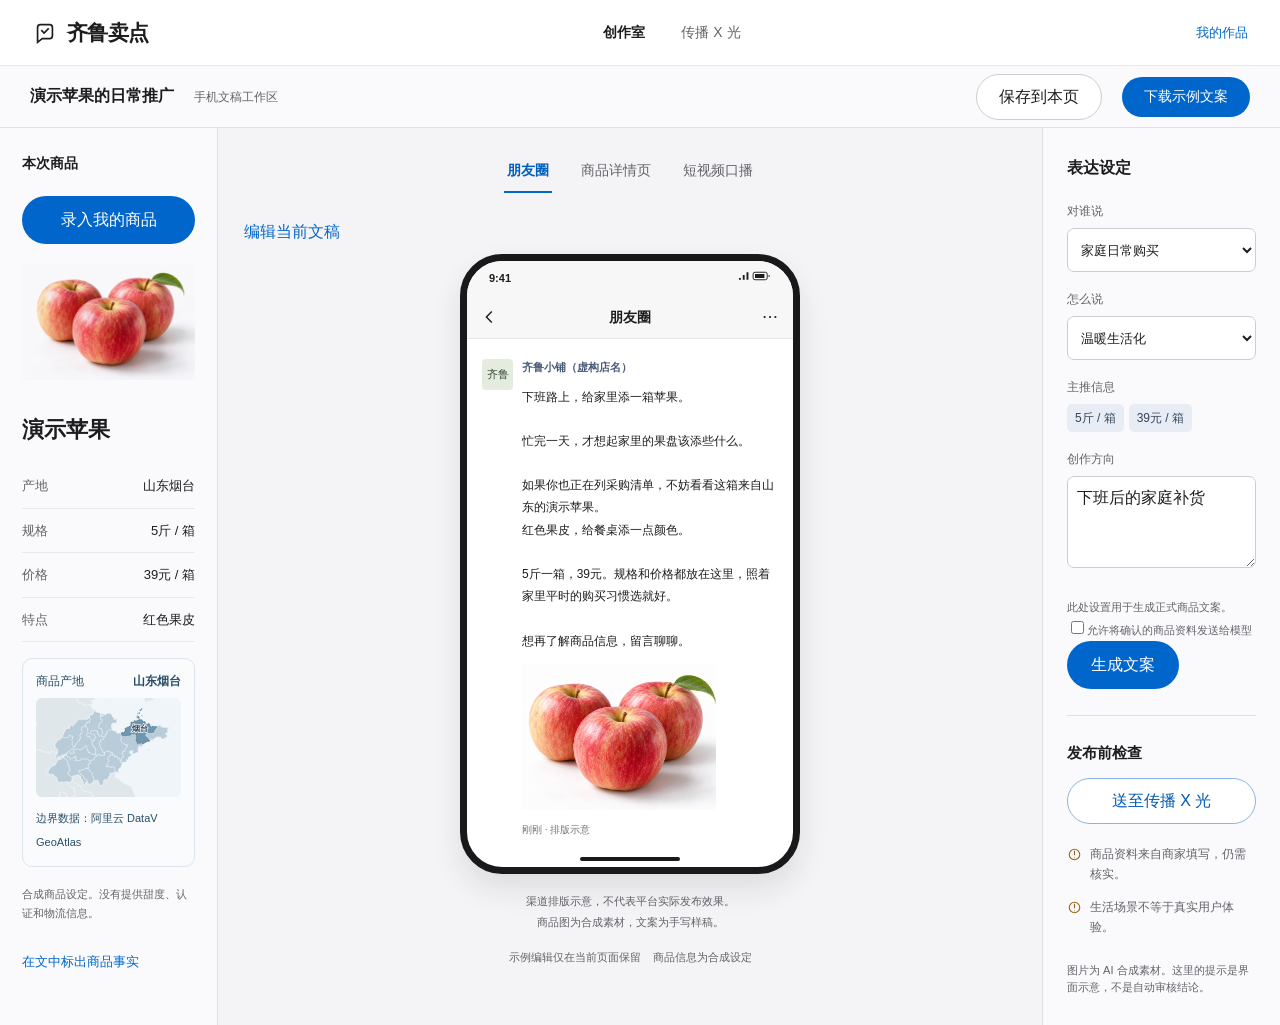
==== commit c7658b9f: "Keep studio product history in the browser" ====
--- a/src/studio_frontend/index.html
+++ b/src/studio_frontend/index.html
@@ -61,7 +61,32 @@
 #unified-atlas .city.selected{fill:#7097b1;stroke:#456c86;stroke-width:1}
 #unified-atlas text{font-weight:700;font-size:13px;stroke-width:2.7}
 </style><style>@media(max-width:760px){.fusion .b-editor>.preview-panel{display:flex}}</style><style>#creative-direction{width:100%;resize:vertical;font:inherit;padding:9px;border:1px solid #cccdd3;border-radius:7px;background:white}</style><style>.b-inspector .inspector-facts label{display:flex;align-items:flex-start;gap:6px;margin:0;padding:5px 8px;background:#e8edf5;color:#32445d;border-radius:5px;overflow-wrap:anywhere}.inspector-facts input{margin-top:3px;accent-color:#0066cc}</style><style>#add-product{width:100%;margin:0 0 14px}#review-copy{width:100%;color:#0059b2;border-color:#8bb4de;margin:0 0 8px}@media(max-width:760px){#add-product{grid-column:1/-1;grid-row:1}.fusion .b-source img{grid-row:2/5}}</style></head><body class="fusion capture"><a class="skip" href="#main">跳到编辑区</a><div class="fusion-bar"><span>左侧商品 · 中间手机文稿 · 右侧表达设定</span><a href="?">返回工作区</a></div><main id="main"><section class="concept b-shell active" id="view-b" aria-label="B 文案编辑型">
- <nav class="product-nav" aria-label="产品导航"><div class="brand"><svg aria-hidden="true" viewBox="0 0 28 28" fill="none" stroke="currentColor" stroke-width="1.8"><path d="M6 20V8a3 3 0 0 1 3-3h10a3 3 0 0 1 3 3v9a3 3 0 0 1-3 3h-8l-5 4v-4Z"/><path d="m10 11 3 3 5-5"/></svg>齐鲁卖点</div><div class="nav-links"><button class="current" onclick="showToast('当前正在预览文案编辑工作区。')">创作室</button><button id="open-workbench" type="button">传播 X 光</button></div><div class="nav-end"><span class="muted">融合预览</span><span class="avatar">预览</span></div></nav>
+ <nav class="product-nav" aria-label="产品导航"><div class="brand"><svg aria-hidden="true" viewBox="0 0 28 28" fill="none" stroke="currentColor" stroke-width="1.8"><path d="M6 20V8a3 3 0 0 1 3-3h10a3 3 0 0 1 3 3v9a3 3 0 0 1-3 3h-8l-5 4v-4Z"/><path d="m10 11 3 3 5-5"/></svg>齐鲁卖点</div><div class="nav-links"><button class="current" onclick="showToast('当前正在预览文案编辑工作区。')">创作室</button><button id="open-workbench" type="button">传播 X 光</button></div><div class="nav-end"><button class="text-button" id="open-history" type="button">我的作品</button></div></nav>
+<section id="history-page" hidden aria-labelledby="history-title">
+  <header class="history-header">
+    <div><button class="text-button" id="back-to-studio" type="button">返回创作室</button>
+      <h1 id="history-title" tabindex="-1">我的作品</h1>
+      <p>找回已录入的商品，继续生成或编辑文案。记录保存在当前浏览器。</p>
+    </div>
+    <button class="primary" id="new-history-product" type="button">录入新商品</button>
+  </header>
+  <div id="history-list" aria-live="polite"></div>
+</section>
+<style>
+#history-page{max-width:1040px;margin:auto;padding:38px 32px 60px}
+.history-open .b-toolbar,.history-open .b-body{display:none}
+.history-header{display:flex;justify-content:space-between;align-items:end;gap:20px;margin-bottom:30px}
+.history-header h1{font-size:clamp(30px,5vw,46px);letter-spacing:-.03em;margin:12px 0 4px}
+.history-header p,.history-meta,.history-empty{color:var(--muted);margin:0}
+.history-header>button{flex-shrink:0}
+#history-list{border-top:1px solid var(--line)}
+.history-row{display:grid;grid-template-columns:72px minmax(0,1fr) auto;align-items:center;gap:16px;padding:16px 0;border-bottom:1px solid var(--line)}
+.history-photo{width:72px;height:58px;object-fit:cover;border-radius:8px;background:var(--pale)}
+.history-row strong{display:block;overflow-wrap:anywhere}
+.history-meta{font-size:13px;line-height:1.65}
+.history-empty{padding:28px 0}
+@media(max-width:620px){#history-page{padding:24px 20px}.history-header{align-items:start;flex-direction:column}.history-row{grid-template-columns:52px minmax(0,1fr) auto;gap:10px}.history-photo{width:52px;height:48px}}
+</style>
  <div class="b-toolbar"><h1>演示苹果的日常推广</h1><span class="muted">手机文稿工作区</span><div class="spacer"></div><button class="secondary" onclick="savePreview()">保存到本页</button><button class="primary" onclick="downloadDraft()">下载示例文案</button></div>
  <div class="fusion-view-toggle" role="group" aria-label="手机尺寸工作区切换"><button aria-pressed="true" data-mobile-mode="editor">编辑文案</button><button aria-pressed="false" data-mobile-mode="phone">手机预览</button></div><div class="b-body">
   <aside class="b-source" aria-label="商品事实"><h2>本次商品</h2><button class="primary" id="add-product" type="button">录入我的商品</button><img src="apples-studio.png" width="1536" height="1024" alt="合成苹果商品图"><h3>演示苹果</h3><dl><div class="facts-row"><dt>产地</dt><dd>山东烟台</dd></div><div class="facts-row"><dt>规格</dt><dd>5斤 / 箱</dd></div><div class="facts-row"><dt>价格</dt><dd>39元 / 箱</dd></div><div class="facts-row"><dt>特点</dt><dd>红色果皮</dd></div></dl><figure class="origin-map"><figcaption>商品产地 <span id="origin-name">山东烟台</span></figcaption><div id="unified-atlas"></div><small id="origin-caption">数据来源：阿里云 DataV GeoAtlas</small></figure><p class="notice">合成商品设定。没有提供甜度、认证和物流信息。</p><button class="text-button" id="fact-toggle" aria-pressed="false" onclick="toggleFacts()">在文中标出商品事实</button></aside>
@@ -176,7 +201,7 @@
 const back=document.getElementById('return-creation');
 entry.onclick=()=>{workbench.hidden=false;document.body.style.overflow='hidden';back.focus()};
 back.onclick=()=>{workbench.hidden=true;document.body.style.overflow='';entry.focus()};
-</script><dialog id="product-dialog"><form id="product-form"><h2>录入商品</h2><label>商品名称<input name="f0" maxlength="100" required></label><label>产地<input name="f1" maxlength="100" ></label><label>规格<input name="f2" maxlength="100" ></label><label>价格<input name="f3" maxlength="100" ></label><label>特点<input name="f4" maxlength="100" ></label><label>简要介绍<textarea name="intro" maxlength="600" rows="3"></textarea></label><label>商品图片<input type="file" name="photo" accept="image/png,image/jpeg,image/webp"></label><p class="notice">资料保存在当前预览页。手机框里的演示文稿可手动编辑。</p><button type="button" class="secondary" id="cancel-product">取消</button> <button class="primary">保存商品</button>
+</script><dialog id="product-dialog"><form id="product-form"><h2>录入商品</h2><label>商品名称<input name="f0" maxlength="100" required></label><label>产地<input name="f1" maxlength="100" ></label><label>规格<input name="f2" maxlength="100" ></label><label>价格<input name="f3" maxlength="100" ></label><label>特点<input name="f4" maxlength="100" ></label><label>简要介绍<textarea name="intro" maxlength="600" rows="3"></textarea></label><label>商品图片<input type="file" name="photo" accept="image/png,image/jpeg,image/webp"></label><p class="notice">保存后可在「我的作品」找回这件商品。</p><button type="button" class="secondary" id="cancel-product">取消</button> <button class="primary">保存商品</button>
 <label><input type="checkbox" id="allow-extract">允许将图片和介绍发送给模型识图</label>
 <button type="button" class="secondary" id="extract-product">AI识图</button></form></dialog>
 <style>#product-dialog{width:min(460px,calc(100% - 28px));max-height:90vh;border:0;border-radius:14px;padding:24px;color:#1d1d1f}#product-dialog::backdrop{background:#0005}#product-form label{display:block;margin:10px 0;font-size:14px}#product-form input,#product-form textarea{display:block;width:100%;margin-top:4px;border:1px solid #ccc;border-radius:6px;padding:7px}#add-product{grid-column:1/-1;margin-top:14px}</style>
@@ -233,4 +258,5 @@
  label.setAttribute('y',y);
 }
 updateOriginMap('山东烟台');
-</script><script src="bridge.js"></script></body></html>+</script>
+<script src="bridge.js"></script></body></html>
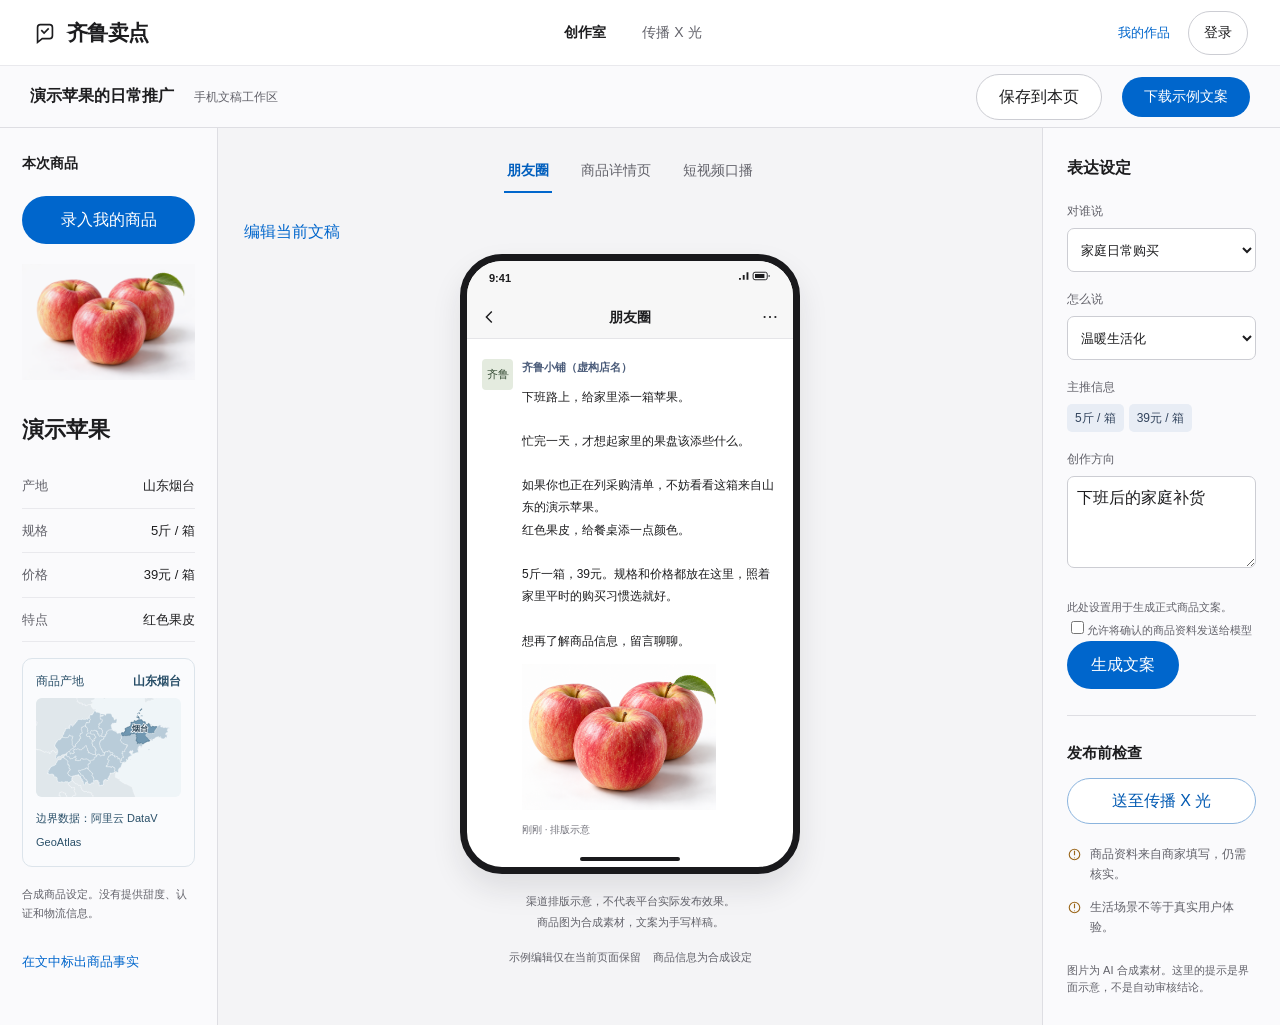
==== commit e06b01fe: "Add studio accounts with registration guidance and logout dialog" ====
--- a/src/studio_frontend/index.html
+++ b/src/studio_frontend/index.html
@@ -61,12 +61,12 @@
 #unified-atlas .city.selected{fill:#7097b1;stroke:#456c86;stroke-width:1}
 #unified-atlas text{font-weight:700;font-size:13px;stroke-width:2.7}
 </style><style>@media(max-width:760px){.fusion .b-editor>.preview-panel{display:flex}}</style><style>#creative-direction{width:100%;resize:vertical;font:inherit;padding:9px;border:1px solid #cccdd3;border-radius:7px;background:white}</style><style>.b-inspector .inspector-facts label{display:flex;align-items:flex-start;gap:6px;margin:0;padding:5px 8px;background:#e8edf5;color:#32445d;border-radius:5px;overflow-wrap:anywhere}.inspector-facts input{margin-top:3px;accent-color:#0066cc}</style><style>#add-product{width:100%;margin:0 0 14px}#review-copy{width:100%;color:#0059b2;border-color:#8bb4de;margin:0 0 8px}@media(max-width:760px){#add-product{grid-column:1/-1;grid-row:1}.fusion .b-source img{grid-row:2/5}}</style></head><body class="fusion capture"><a class="skip" href="#main">跳到编辑区</a><div class="fusion-bar"><span>左侧商品 · 中间手机文稿 · 右侧表达设定</span><a href="?">返回工作区</a></div><main id="main"><section class="concept b-shell active" id="view-b" aria-label="B 文案编辑型">
- <nav class="product-nav" aria-label="产品导航"><div class="brand"><svg aria-hidden="true" viewBox="0 0 28 28" fill="none" stroke="currentColor" stroke-width="1.8"><path d="M6 20V8a3 3 0 0 1 3-3h10a3 3 0 0 1 3 3v9a3 3 0 0 1-3 3h-8l-5 4v-4Z"/><path d="m10 11 3 3 5-5"/></svg>齐鲁卖点</div><div class="nav-links"><button class="current" onclick="showToast('当前正在预览文案编辑工作区。')">创作室</button><button id="open-workbench" type="button">传播 X 光</button></div><div class="nav-end"><button class="text-button" id="open-history" type="button">我的作品</button></div></nav>
+ <nav class="product-nav" aria-label="产品导航"><div class="brand"><svg aria-hidden="true" viewBox="0 0 28 28" fill="none" stroke="currentColor" stroke-width="1.8"><path d="M6 20V8a3 3 0 0 1 3-3h10a3 3 0 0 1 3 3v9a3 3 0 0 1-3 3h-8l-5 4v-4Z"/><path d="m10 11 3 3 5-5"/></svg>齐鲁卖点</div><div class="nav-links"><button class="current" onclick="showToast('当前正在预览文案编辑工作区。')">创作室</button><button id="open-workbench" type="button">传播 X 光</button></div><div class="nav-end"><button class="text-button" id="open-history" type="button">我的作品</button><button class="secondary" id="account-entry" type="button">登录</button></div></nav>
 <section id="history-page" hidden aria-labelledby="history-title">
   <header class="history-header">
     <div><button class="text-button" id="back-to-studio" type="button">返回创作室</button>
       <h1 id="history-title" tabindex="-1">我的作品</h1>
-      <p>找回已录入的商品，继续生成或编辑文案。记录保存在当前浏览器。</p>
+      <p id="history-description">找回已录入的商品，继续生成或编辑文案。访客记录保存在当前浏览器。</p>
     </div>
     <button class="primary" id="new-history-product" type="button">录入新商品</button>
   </header>
@@ -259,4 +259,65 @@
 }
 updateOriginMap('山东烟台');
 </script>
+
+<dialog class="studio-dialog" id="account-dialog" aria-labelledby="account-title">
+  <form id="account-form">
+    <header class="dialog-heading">
+      <h2 id="account-title">登录</h2>
+      <button id="close-account" class="text-button" type="button">关闭</button>
+    </header>
+    <p class="dialog-description" id="account-description">登录后可查看自己账号下的作品。</p>
+    <label for="account-name">账号</label>
+    <input id="account-name" name="username" maxlength="32" autocomplete="username" required>
+    <p class="input-hint" id="account-name-hint" hidden>3–20 位，字母、数字、下划线至少用两类。</p>
+    <label for="account-password">密码</label>
+    <input id="account-password" name="password" type="password" maxlength="128" autocomplete="current-password" required>
+    <p class="input-hint" id="account-password-hint" hidden>8–20 位，须含字母、数字和特殊符号（如 !、#、@），不含空格。</p>
+    <label for="account-captcha">验证码</label>
+    <div class="captcha-row">
+      <input id="account-captcha" name="captcha" maxlength="5" autocomplete="off" required>
+      <button id="refresh-captcha" type="button" aria-label="更换验证码" title="点击更换验证码">
+        <img id="captcha-image" width="160" height="50" alt="图片验证码">
+      </button>
+    </div>
+    <p id="account-status" role="status"></p>
+    <div class="account-actions">
+      <button id="account-mode" class="text-button" type="button">注册新用户</button>
+      <button id="account-submit" class="primary" type="submit">登录</button>
+    </div>
+    <p class="input-hint" id="account-storage-note" hidden>体验版的账号和作品可能在服务更新或重启后清空。</p>
+  </form>
+</dialog>
+<dialog class="studio-dialog" id="logout-dialog" aria-labelledby="logout-title" aria-describedby="logout-description">
+  <div class="logout-icon" aria-hidden="true">
+    <svg width="24" height="24" viewBox="0 0 24 24" fill="none" stroke="currentColor" stroke-width="1.65" stroke-linecap="round" stroke-linejoin="round"><path d="M11 5H6a1 1 0 0 0-1 1v12a1 1 0 0 0 1 1h5m4-11 4 4-4 4m4-4H9"/></svg>
+  </div>
+  <h2 id="logout-title">退出当前账号？</h2>
+  <p id="logout-description" class="dialog-description"></p>
+  <form method="dialog" class="logout-actions">
+    <button class="secondary" value="cancel" autofocus>继续使用</button>
+    <button class="primary" value="logout">退出登录</button>
+  </form>
+</dialog>
+<style>
+#account-entry{font-size:14px;padding:6px 15px;max-width:150px;overflow:hidden;text-overflow:ellipsis;white-space:nowrap}
+.studio-dialog{width:min(460px,calc(100% - 32px));max-height:calc(100% - 32px);overflow:auto;border:1px solid var(--line);border-radius:16px;background:#fff;padding:28px 30px;color:var(--ink)}
+.studio-dialog::backdrop{background:#171b2a66}
+.studio-dialog h2{font-size:24px;letter-spacing:-.025em;margin:0}
+.dialog-heading{display:flex;align-items:center;justify-content:space-between;gap:16px}
+.dialog-description{font-size:14px;color:var(--muted);margin:6px 0 20px;overflow-wrap:anywhere}
+#account-form label{display:block;font-size:14px;font-weight:600;margin:14px 0 5px}
+#account-form input{width:100%;min-height:42px;border:1px solid #c8c8ce;border-radius:8px;padding:8px 10px;font:inherit;color:inherit;background:#fff}
+#account-form input[aria-invalid="true"]{border-color:#a93429}
+.input-hint{color:var(--muted);font-size:13px;margin:5px 0 0}
+.captcha-row{display:grid;grid-template-columns:minmax(0,1fr) minmax(104px,160px);align-items:center;gap:10px}
+#refresh-captcha{padding:0;border:0;background:#edf3fa;border-radius:8px;overflow:hidden}
+#captcha-image{display:block;width:100%;height:auto}
+#account-status{min-height:20px;margin:9px 0;color:#9b3327;font-size:13px}
+.account-actions,.logout-actions{display:flex;align-items:center;justify-content:flex-end;flex-wrap:wrap;gap:12px}
+.account-actions .primary,.logout-actions button{min-height:42px}
+#logout-dialog{width:min(400px,calc(100% - 32px))}
+.logout-icon{display:grid;place-items:center;width:44px;height:44px;margin:0 0 16px;border-radius:12px;background:#edf4fc;color:#005cb8}
+@media(max-width:460px){.studio-dialog{padding:23px 20px}#account-entry{max-width:95px}.fusion .nav-end{gap:8px}}
+</style>
 <script src="bridge.js"></script></body></html>
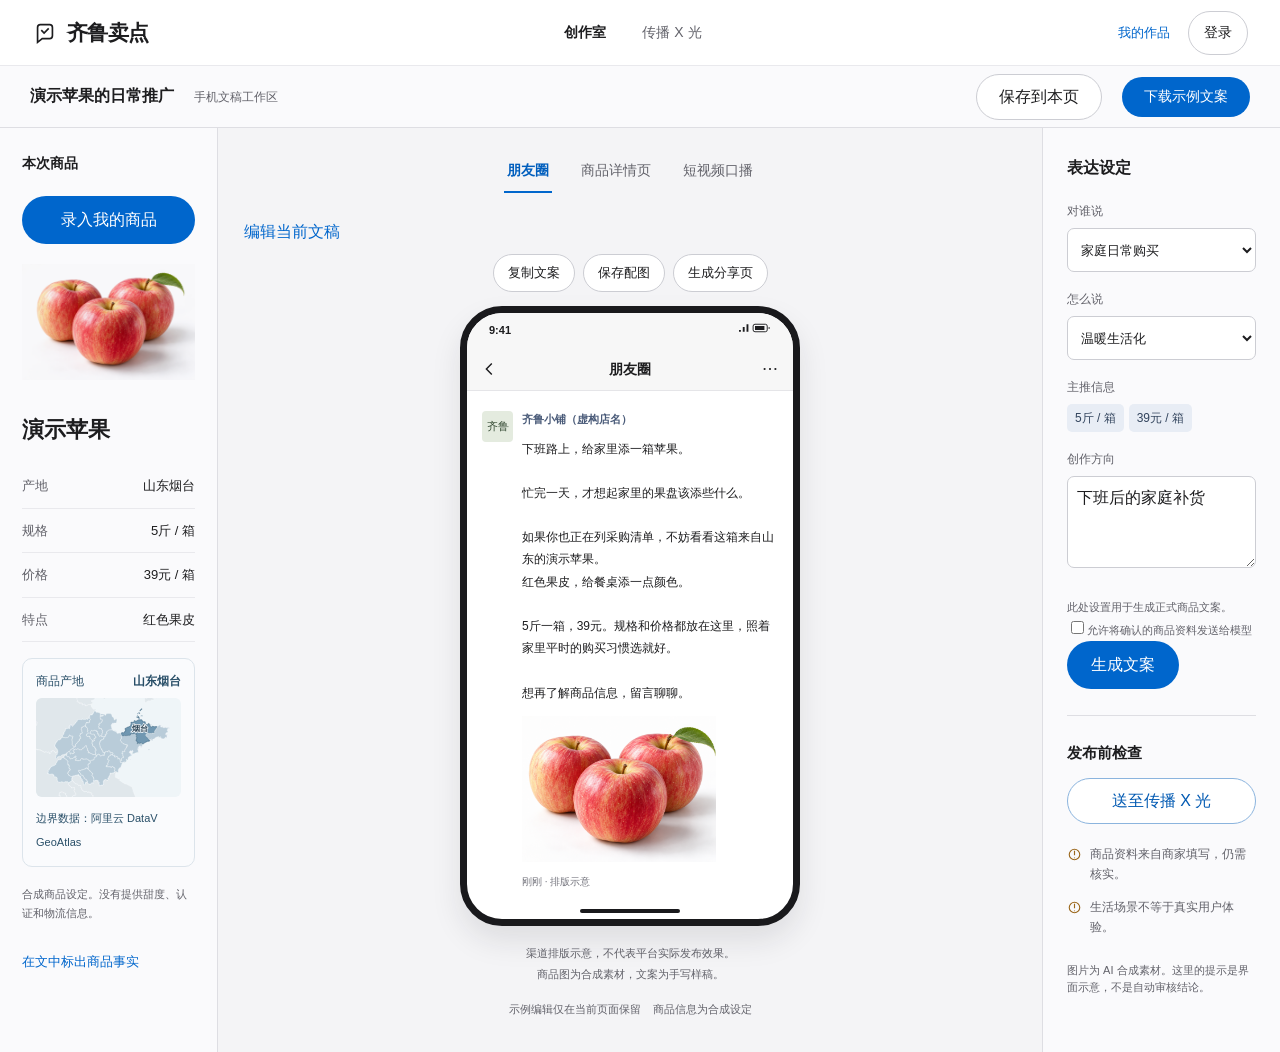
==== commit 3c8d50b9: "Publish trial product pages with explicit sharing confirmation" ====
--- a/src/studio_frontend/index.html
+++ b/src/studio_frontend/index.html
@@ -90,7 +90,11 @@
  <div class="b-toolbar"><h1>演示苹果的日常推广</h1><span class="muted">手机文稿工作区</span><div class="spacer"></div><button class="secondary" onclick="savePreview()">保存到本页</button><button class="primary" onclick="downloadDraft()">下载示例文案</button></div>
  <div class="fusion-view-toggle" role="group" aria-label="手机尺寸工作区切换"><button aria-pressed="true" data-mobile-mode="editor">编辑文案</button><button aria-pressed="false" data-mobile-mode="phone">手机预览</button></div><div class="b-body">
   <aside class="b-source" aria-label="商品事实"><h2>本次商品</h2><button class="primary" id="add-product" type="button">录入我的商品</button><img src="apples-studio.png" width="1536" height="1024" alt="合成苹果商品图"><h3>演示苹果</h3><dl><div class="facts-row"><dt>产地</dt><dd>山东烟台</dd></div><div class="facts-row"><dt>规格</dt><dd>5斤 / 箱</dd></div><div class="facts-row"><dt>价格</dt><dd>39元 / 箱</dd></div><div class="facts-row"><dt>特点</dt><dd>红色果皮</dd></div></dl><figure class="origin-map"><figcaption>商品产地 <span id="origin-name">山东烟台</span></figcaption><div id="unified-atlas"></div><small id="origin-caption">数据来源：阿里云 DataV GeoAtlas</small></figure><p class="notice">合成商品设定。没有提供甜度、认证和物流信息。</p><button class="text-button" id="fact-toggle" aria-pressed="false" onclick="toggleFacts()">在文中标出商品事实</button></aside>
-  <div class="b-editor"><div class="b-channel-tabs" role="tablist" aria-label="文案渠道"><button role="tab" data-b-channel="moments" aria-selected="true">朋友圈</button><button role="tab" data-b-channel="detail" aria-selected="false">商品详情页</button><button role="tab" data-b-channel="script" aria-selected="false">短视频口播</button></div><button class="text-button" id="edit-toggle" type="button" aria-expanded="false">编辑当前文稿</button><article hidden class="paper" role="tabpanel" aria-label="当前渠道示例文稿"><div class="paper-top"><span id="b-type">朋友圈文案</span><span>可直接编辑</span></div><h2 contenteditable="true" role="textbox" aria-label="编辑文案标题" id="b-title" spellcheck="false"></h2><div contenteditable="true" role="textbox" aria-multiline="true" aria-label="编辑文案正文" class="paper-body" id="b-copy" spellcheck="false"></div><div class="paper-bottom"><span id="b-count"></span><button onclick="showToast('这是人工撰写的界面样稿，不代表模型已经生成同等质量的结果。')">查看示例说明</button></div></article><aside class="preview-panel" aria-label="手机效果预览"><div class="preview-panel-heading"><h2>手机效果</h2><button class="text-button" onclick="openReview()">发布前核对</button></div><p class="preview-channel-note" id="preview-channel-note">朋友圈 · 随编辑同步</p><div class="phone-holder"><div class="phone" role="region" aria-label="当前文稿的手机预览"><div class="phone-status"><span>9:41</span><svg aria-hidden="true" viewBox="0 0 34 12" fill="none" stroke="currentColor" stroke-width="1"><path d="M1 10V8m4 2V5m4 5V2" stroke-width="2"/><rect x="15" y="2" width="15" height="8" rx="2"/><path d="M32 5v2"/><path d="M17 4h10v4H17Z" fill="currentColor" stroke="none"/></svg></div><div class="phone-bar"><svg aria-hidden="true" viewBox="0 0 20 20" fill="none" stroke="currentColor" stroke-width="1.6"><path d="m12 4-6 6 6 6"/></svg><span id="phone-channel">朋友圈</span><svg aria-hidden="true" viewBox="0 0 20 20" fill="currentColor"><circle cx="4" cy="10" r="1.2"/><circle cx="10" cy="10" r="1.2"/><circle cx="16" cy="10" r="1.2"/></svg></div><div id="phone-content" class="phone-scroll"></div><div class="phone-home"></div></div></div><div class="preview-bottom"><span class="sync-state"><svg aria-hidden="true" width="14" height="14" viewBox="0 0 16 16" fill="none" stroke="currentColor" stroke-width="1.5"><path d="m3 8 3 3 7-7"/></svg> 与当前文稿同步</span><span id="preview-count"></span></div><p class="notice">渠道排版示意，不代表平台实际发布效果。<span data-demo-only><br>商品图为合成素材，文案为手写样稿。</span></p></aside><div class="b-editor-note"><span data-demo-only>示例编辑仅在当前页面保留</span><span data-demo-only>商品信息为合成设定</span></div></div>
+  <div class="b-editor"><div class="b-channel-tabs" role="tablist" aria-label="文案渠道"><button role="tab" data-b-channel="moments" aria-selected="true">朋友圈</button><button role="tab" data-b-channel="detail" aria-selected="false">商品详情页</button><button role="tab" data-b-channel="script" aria-selected="false">短视频口播</button></div><button class="text-button" id="edit-toggle" type="button" aria-expanded="false">编辑当前文稿</button><article hidden class="paper" role="tabpanel" aria-label="当前渠道示例文稿"><div class="paper-top"><span id="b-type">朋友圈文案</span><span>可直接编辑</span></div><h2 contenteditable="true" role="textbox" aria-label="编辑文案标题" id="b-title" spellcheck="false"></h2><div contenteditable="true" role="textbox" aria-multiline="true" aria-label="编辑文案正文" class="paper-body" id="b-copy" spellcheck="false"></div><div class="paper-bottom"><span id="b-count"></span><button onclick="showToast('这是人工撰写的界面样稿，不代表模型已经生成同等质量的结果。')">查看示例说明</button></div></article><aside class="preview-panel" aria-label="手机效果预览"><div class="preview-panel-heading"><h2>手机效果</h2><button class="text-button" onclick="openReview()">发布前核对</button></div><p class="preview-channel-note" id="preview-channel-note">朋友圈 · 随编辑同步</p><div class="moments-actions" id="moments-actions" aria-label="朋友圈发布准备">
+  <button class="secondary" type="button" id="copy-moments">复制文案</button>
+  <button class="secondary" type="button" id="save-moments-photo">保存配图</button>
+  <button class="secondary" type="button" id="preview-share">生成分享页</button>
+</div><div class="phone-holder"><div class="phone" role="region" aria-label="当前文稿的手机预览"><div class="phone-status"><span>9:41</span><svg aria-hidden="true" viewBox="0 0 34 12" fill="none" stroke="currentColor" stroke-width="1"><path d="M1 10V8m4 2V5m4 5V2" stroke-width="2"/><rect x="15" y="2" width="15" height="8" rx="2"/><path d="M32 5v2"/><path d="M17 4h10v4H17Z" fill="currentColor" stroke="none"/></svg></div><div class="phone-bar"><svg aria-hidden="true" viewBox="0 0 20 20" fill="none" stroke="currentColor" stroke-width="1.6"><path d="m12 4-6 6 6 6"/></svg><span id="phone-channel">朋友圈</span><svg aria-hidden="true" viewBox="0 0 20 20" fill="currentColor"><circle cx="4" cy="10" r="1.2"/><circle cx="10" cy="10" r="1.2"/><circle cx="16" cy="10" r="1.2"/></svg></div><div id="phone-content" class="phone-scroll"></div><div class="phone-home"></div></div></div><div class="preview-bottom"><span class="sync-state"><svg aria-hidden="true" width="14" height="14" viewBox="0 0 16 16" fill="none" stroke="currentColor" stroke-width="1.5"><path d="m3 8 3 3 7-7"/></svg> 与当前文稿同步</span><span id="preview-count"></span></div><p class="notice">渠道排版示意，不代表平台实际发布效果。<span data-demo-only><br>商品图为合成素材，文案为手写样稿。</span></p></aside><div class="b-editor-note"><span data-demo-only>示例编辑仅在当前页面保留</span><span data-demo-only>商品信息为合成设定</span></div></div>
 <aside class="b-inspector" aria-label="表达设置与审核"><h2>表达设定</h2><div class="inspector-field"><label for="b-audience">对谁说</label><select id="b-audience" name="audience"><option>家庭日常购买</option><option>年轻上班族</option><option>社区团购</option></select></div><div class="inspector-field"><label for="b-tone">怎么说</label><select id="b-tone" name="tone"><option>温暖生活化</option><option>自然直接</option><option>简洁克制</option></select></div><div class="inspector-field"><label>主推信息</label><div class="inspector-facts"><span>5斤 / 箱</span><span>39元 / 箱</span></div></div><div class="inspector-field"><label for="creative-direction">创作方向</label><textarea id="creative-direction" rows="3" maxlength="600" placeholder="例如：从早餐搭配切入，结尾邀请咨询">下班后的家庭补货</textarea></div><p class="notice">此处设置用于生成正式商品文案。</p>
 <label class="notice"><input type="checkbox" id="allow-generate">允许将确认的商品资料发送给模型</label>
 <button class="primary" id="generate-copy" type="button">生成文案</button><div class="divider"></div><h3>发布前检查</h3><button class="secondary" id="review-copy" type="button">送至传播 X 光</button><div class="audit-line"><svg aria-hidden="true" viewBox="0 0 20 20" fill="none" stroke="currentColor" stroke-width="1.5"><circle cx="10" cy="10" r="7"/><path d="M10 5v6m0 3v1"/></svg><span>商品资料来自商家填写，仍需核实。</span></div><div class="audit-line"><svg aria-hidden="true" viewBox="0 0 20 20" fill="none" stroke="currentColor" stroke-width="1.5"><circle cx="10" cy="10" r="7"/><path d="M10 5v6m0 3v1"/></svg><span>生活场景不等于真实用户体验。</span></div><p class="notice" id="sample-disclaimer">图片为 AI 合成素材。这里的提示是界面示意，不是自动审核结论。</p></aside>
@@ -110,26 +114,45 @@
 function stashDraft(){draftEdits[bChannel]=currentDraft()}
 function updateCount(){const count=currentDraft().body.replace(/\s/g,'').length;document.getElementById('b-count').textContent='正文 '+count+' 字'+(document.body.classList.contains('merchant-product')?' · 可编辑':' · 手写示例，可编辑');document.getElementById('preview-count').textContent=count+' 字'}
 function textElement(tag,text,cls){const el=document.createElement(tag);el.textContent=text;if(cls)el.className=cls;return el}
+function currentProductImage(){
+ const source=document.querySelector('.b-source img');
+ return source && !source.hidden && source.getAttribute('src') ? source : null;
+}
 function appendProductImage(target){
- const source=document.querySelector('.b-source img');
- if(!source || source.hidden || !source.getAttribute('src'))return;
+ const source=currentProductImage();
+ if(!source)return;
  const image=source.cloneNode();
  image.removeAttribute('fetchpriority');
  target.append(image);
+}
+let previewProductLinks=[];
+function appendProductLinks(target){
+ if(!previewProductLinks.length)return;
+ const group=document.createElement('div');group.className='phone-product-links';
+ for(const {label,url} of previewProductLinks){
+  const link=textElement('a',label);
+  link.href=url;link.target='_blank';link.rel='noopener noreferrer';
+  group.append(link);
+ }
+ target.append(group);
 }
 function syncPhone(){
  const {title,body}=currentDraft(),box=document.getElementById('phone-content');
  const scroll=box.scrollTop;box.replaceChildren();box.className='phone-scroll';
  document.getElementById('phone-channel').textContent=bChannel==='script'?'口播提词预览':samples[bChannel].label;
  document.getElementById('preview-channel-note').textContent=samples[bChannel].label+' · 随编辑同步';
- if(!title.trim()&&!body.trim()){box.append(textElement('p','在中间编辑区输入标题和正文，手机里会同步显示。','notice'));updateCount();return}
+ document.getElementById('moments-actions').hidden=bChannel!=='moments';
+ document.getElementById('copy-moments').disabled=!title.trim()&&!body.trim();
+ document.getElementById('save-moments-photo').disabled=!currentProductImage();
+ if(!title.trim()&&!body.trim()){box.append(textElement('p','在中间编辑区输入标题和正文，手机里会同步显示。','notice'));if(bChannel!=='script')appendProductLinks(box);updateCount();return}
  if(bChannel==='moments'){
   const row=document.createElement('div');row.className='phone-user';row.append(textElement('div','齐鲁','phone-user-avatar'));
   const content=document.createElement('div');content.append(textElement('strong','齐鲁小铺（虚构店名）'),textElement('p',[title,body].filter(Boolean).join('\n\n')));appendProductImage(content);
+  appendProductLinks(content);
   const time=textElement('div','刚刚 · 排版示意','phone-time');content.append(time);row.append(content);box.append(row);
  }else if(bChannel==='detail'){
   box.classList.add('phone-detail');appendProductImage(box);const content=document.createElement('div');content.className='phone-detail-copy';
-  content.append(textElement('h3',title),textElement('p',body));const button=textElement('button','咨询商品信息','primary');button.onclick=()=>showToast('这里只展示咨询入口，不会联系商家。');content.append(button);box.append(content);
+  content.append(textElement('h3',title),textElement('p',body));appendProductLinks(content);box.append(content);
  }else{
   box.classList.add('phone-script');box.append(textElement('p','口播提词示意 · 不播放音频或视频','script-note'),textElement('h3',title));
   const excerpt=textElement('p',getSubtitle(),'subtitle-line');excerpt.id='subtitle-line';
@@ -201,7 +224,12 @@
 const back=document.getElementById('return-creation');
 entry.onclick=()=>{workbench.hidden=false;document.body.style.overflow='hidden';back.focus()};
 back.onclick=()=>{workbench.hidden=true;document.body.style.overflow='';entry.focus()};
-</script><dialog id="product-dialog"><form id="product-form"><h2>录入商品</h2><label>商品名称<input name="f0" maxlength="100" required></label><label>产地<input name="f1" maxlength="100" ></label><label>规格<input name="f2" maxlength="100" ></label><label>价格<input name="f3" maxlength="100" ></label><label>特点<input name="f4" maxlength="100" ></label><label>简要介绍<textarea name="intro" maxlength="600" rows="3"></textarea></label><label>商品图片<input type="file" name="photo" accept="image/png,image/jpeg,image/webp"></label><p class="notice">保存后可在「我的作品」找回这件商品。</p><button type="button" class="secondary" id="cancel-product">取消</button> <button class="primary">保存商品</button>
+</script><dialog id="product-dialog"><form id="product-form"><h2>录入商品</h2><label>商品名称<input name="f0" maxlength="100" required></label><label>产地<input name="f1" maxlength="100" ></label><label>规格<input name="f2" maxlength="100" ></label><label>价格<input name="f3" maxlength="100" ></label><label>特点<input name="f4" maxlength="100" ></label><label>简要介绍<textarea name="intro" maxlength="600" rows="3"></textarea></label><label>商品图片<input type="file" name="photo" accept="image/png,image/jpeg,image/webp"></label><fieldset class="product-links">
+  <legend>商品链接与客服 <span>选填</span></legend>
+  <label>商品链接<input name="product_url" type="url" maxlength="2048" placeholder="https:// 商品详情页"></label>
+  <label>客服链接<input name="contact_url" type="url" maxlength="2048" placeholder="https:// 店铺客服入口"></label>
+  <p>填写后，链接会随朋友圈文案复制。</p>
+</fieldset><p class="notice">保存后可在「我的作品」找回这件商品。</p><button type="button" class="secondary" id="cancel-product">取消</button> <button class="primary">保存商品</button>
 <label><input type="checkbox" id="allow-extract">允许将图片和介绍发送给模型识图</label>
 <button type="button" class="secondary" id="extract-product">AI识图</button></form></dialog>
 <style>#product-dialog{width:min(460px,calc(100% - 28px));max-height:90vh;border:0;border-radius:14px;padding:24px;color:#1d1d1f}#product-dialog::backdrop{background:#0005}#product-form label{display:block;margin:10px 0;font-size:14px}#product-form input,#product-form textarea{display:block;width:100%;margin-top:4px;border:1px solid #ccc;border-radius:6px;padding:7px}#add-product{grid-column:1/-1;margin-top:14px}</style>
@@ -299,7 +327,20 @@
     <button class="primary" value="logout">退出登录</button>
   </form>
 </dialog>
+<dialog class="studio-dialog" id="share-preview-dialog" aria-labelledby="share-preview-title">
+  <h2 id="share-preview-title">商品分享页</h2>
+  <p class="dialog-description" id="share-description"></p>
+  <p class="input-hint" id="share-status" role="status"></p>
+  <div class="logout-actions">
+    <form method="dialog"><button class="secondary" id="close-share-dialog">取消</button></form>
+    <button class="primary" type="button" id="confirm-share">生成公开链接</button>
+    <a class="primary" id="share-preview-link" target="_blank" rel="noopener noreferrer" hidden>打开分享页</a>
+  </div>
+</dialog>
 <style>
+#share-preview-link{text-decoration:none}
+#share-preview-link[hidden],#confirm-share[hidden]{display:none}
+#share-status:not(:empty){margin:0 0 12px}
 #account-entry{font-size:14px;padding:6px 15px;max-width:150px;overflow:hidden;text-overflow:ellipsis;white-space:nowrap}
 .studio-dialog{width:min(460px,calc(100% - 32px));max-height:calc(100% - 32px);overflow:auto;border:1px solid var(--line);border-radius:16px;background:#fff;padding:28px 30px;color:var(--ink)}
 .studio-dialog::backdrop{background:#171b2a66}
@@ -320,4 +361,22 @@
 .logout-icon{display:grid;place-items:center;width:44px;height:44px;margin:0 0 16px;border-radius:12px;background:#edf4fc;color:#005cb8}
 @media(max-width:460px){.studio-dialog{padding:23px 20px}#account-entry{max-width:95px}.fusion .nav-end{gap:8px}}
 </style>
-<script src="bridge.js"></script></body></html>+<dialog class="studio-dialog" id="manual-copy-dialog" aria-labelledby="manual-copy-title">
+  <h2 id="manual-copy-title">复制朋友圈文案</h2>
+  <p class="dialog-description">浏览器未允许自动复制，请选中下方文案后复制。</p>
+  <textarea aria-label="待复制的朋友圈文案" readonly rows="8"></textarea>
+  <form method="dialog" class="logout-actions"><button class="secondary">关闭</button></form>
+</dialog>
+<style>
+#manual-copy-dialog textarea{width:100%;margin:0 0 14px;padding:10px;border:1px solid var(--line);border-radius:8px;font:inherit;font-size:14px;color:inherit;resize:vertical}
+.moments-actions{display:flex;flex-wrap:wrap;justify-content:center;gap:8px;margin:0 0 14px}
+.moments-actions[hidden]{display:none}
+.moments-actions button{min-height:38px;padding:6px 14px;font-size:13px}
+.moments-actions button:disabled{color:var(--muted);background:var(--pale);cursor:default}
+.phone-product-links{display:flex;flex-wrap:wrap;gap:8px 14px;margin:12px 0 0}
+.phone-product-links a{color:var(--blue);font-size:13px;text-decoration:underline;text-underline-offset:3px}
+.product-links{min-width:0;margin:15px 0 12px;padding:0 0 6px;border:0;border-top:1px solid var(--line)}
+.product-links legend{font-size:14px;font-weight:600;padding-right:8px}
+.product-links legend span,.product-links p{color:var(--muted);font-size:12px;font-weight:400}
+.product-links p{margin:5px 0}
+</style><script src="bridge.js"></script></body></html>
